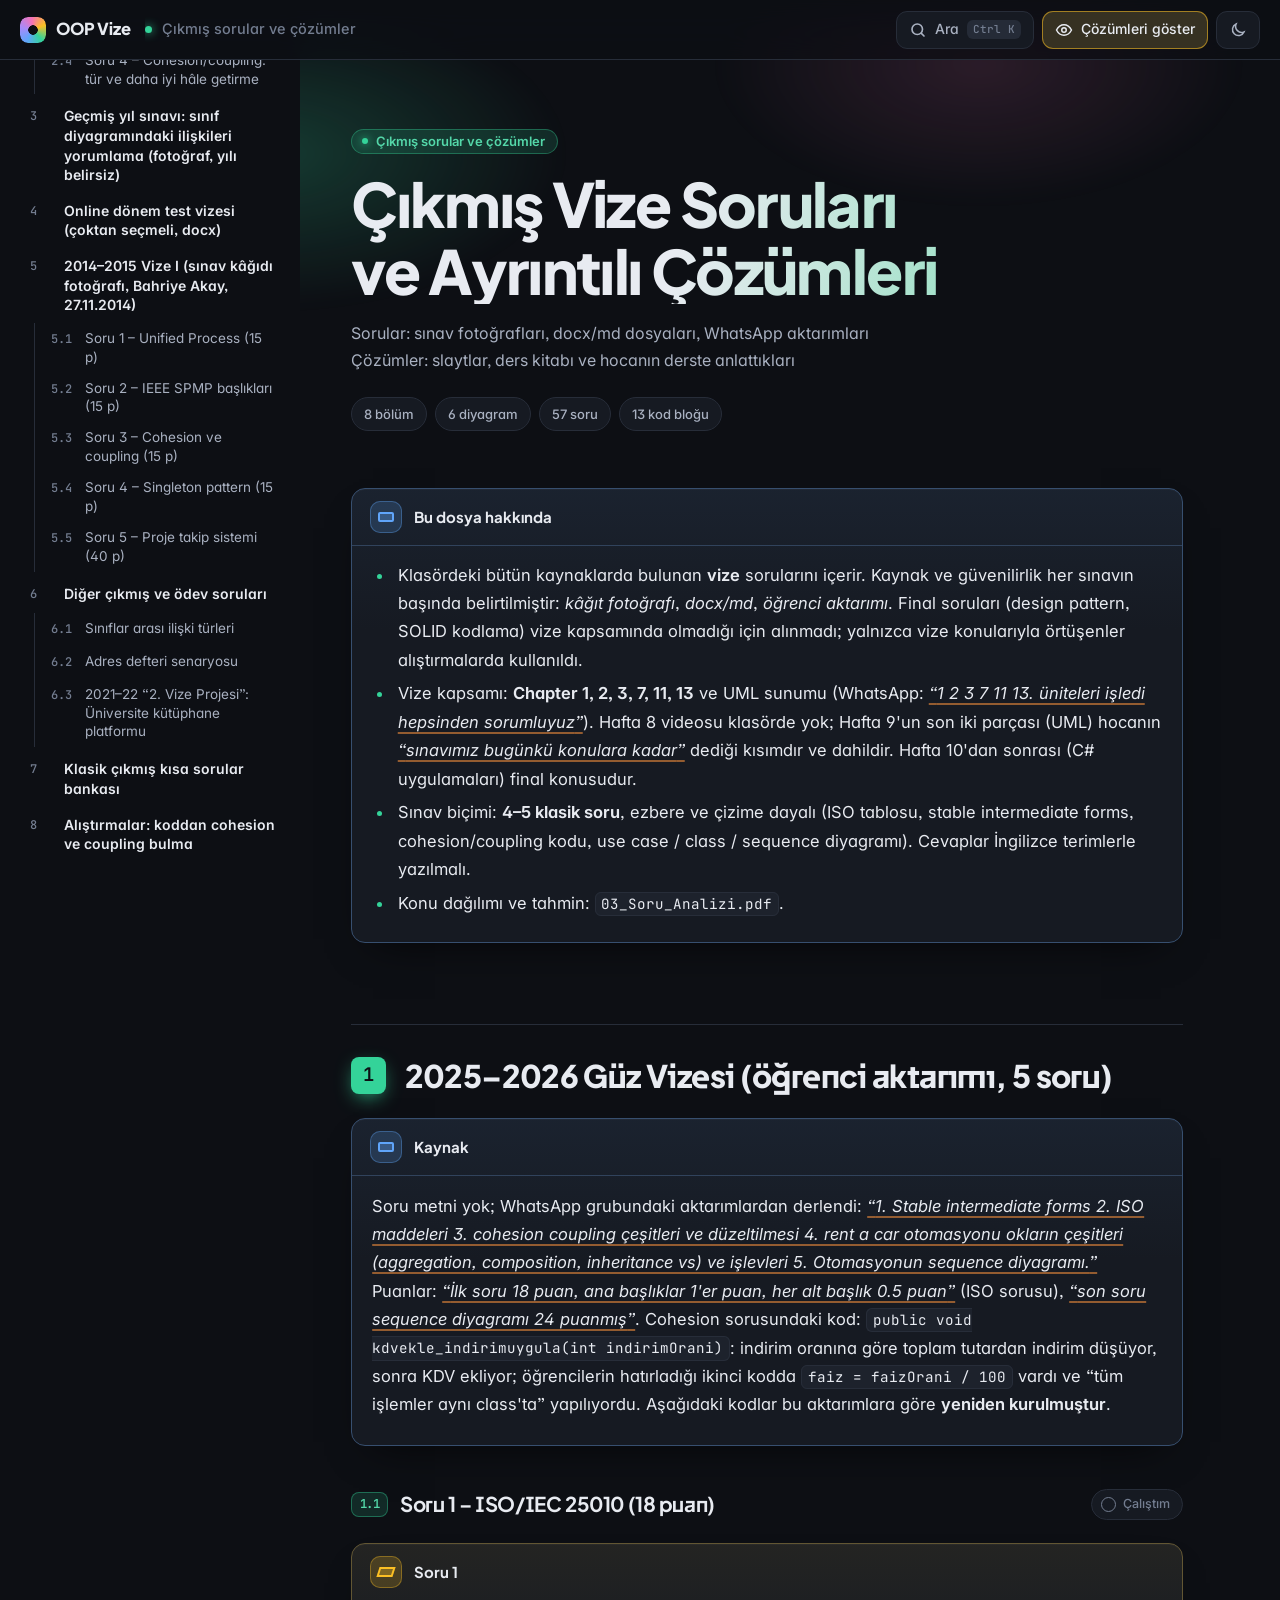
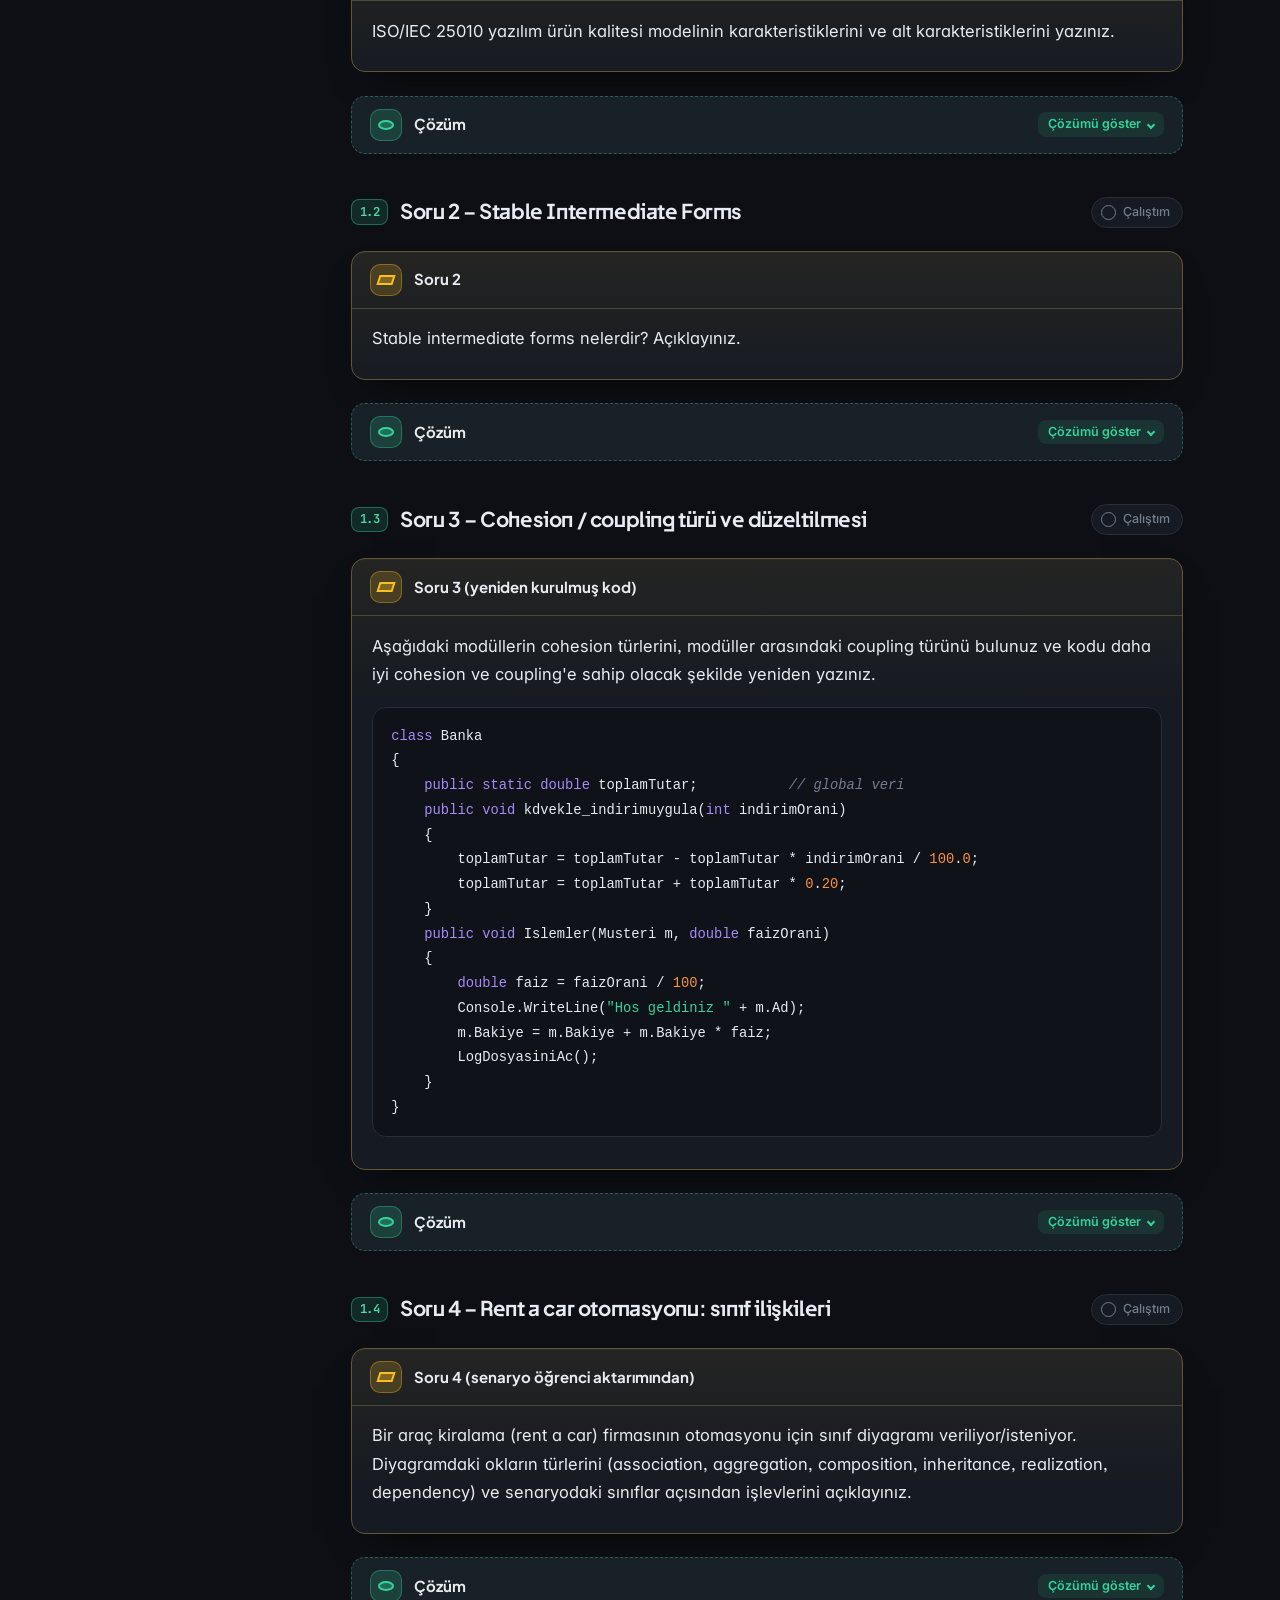
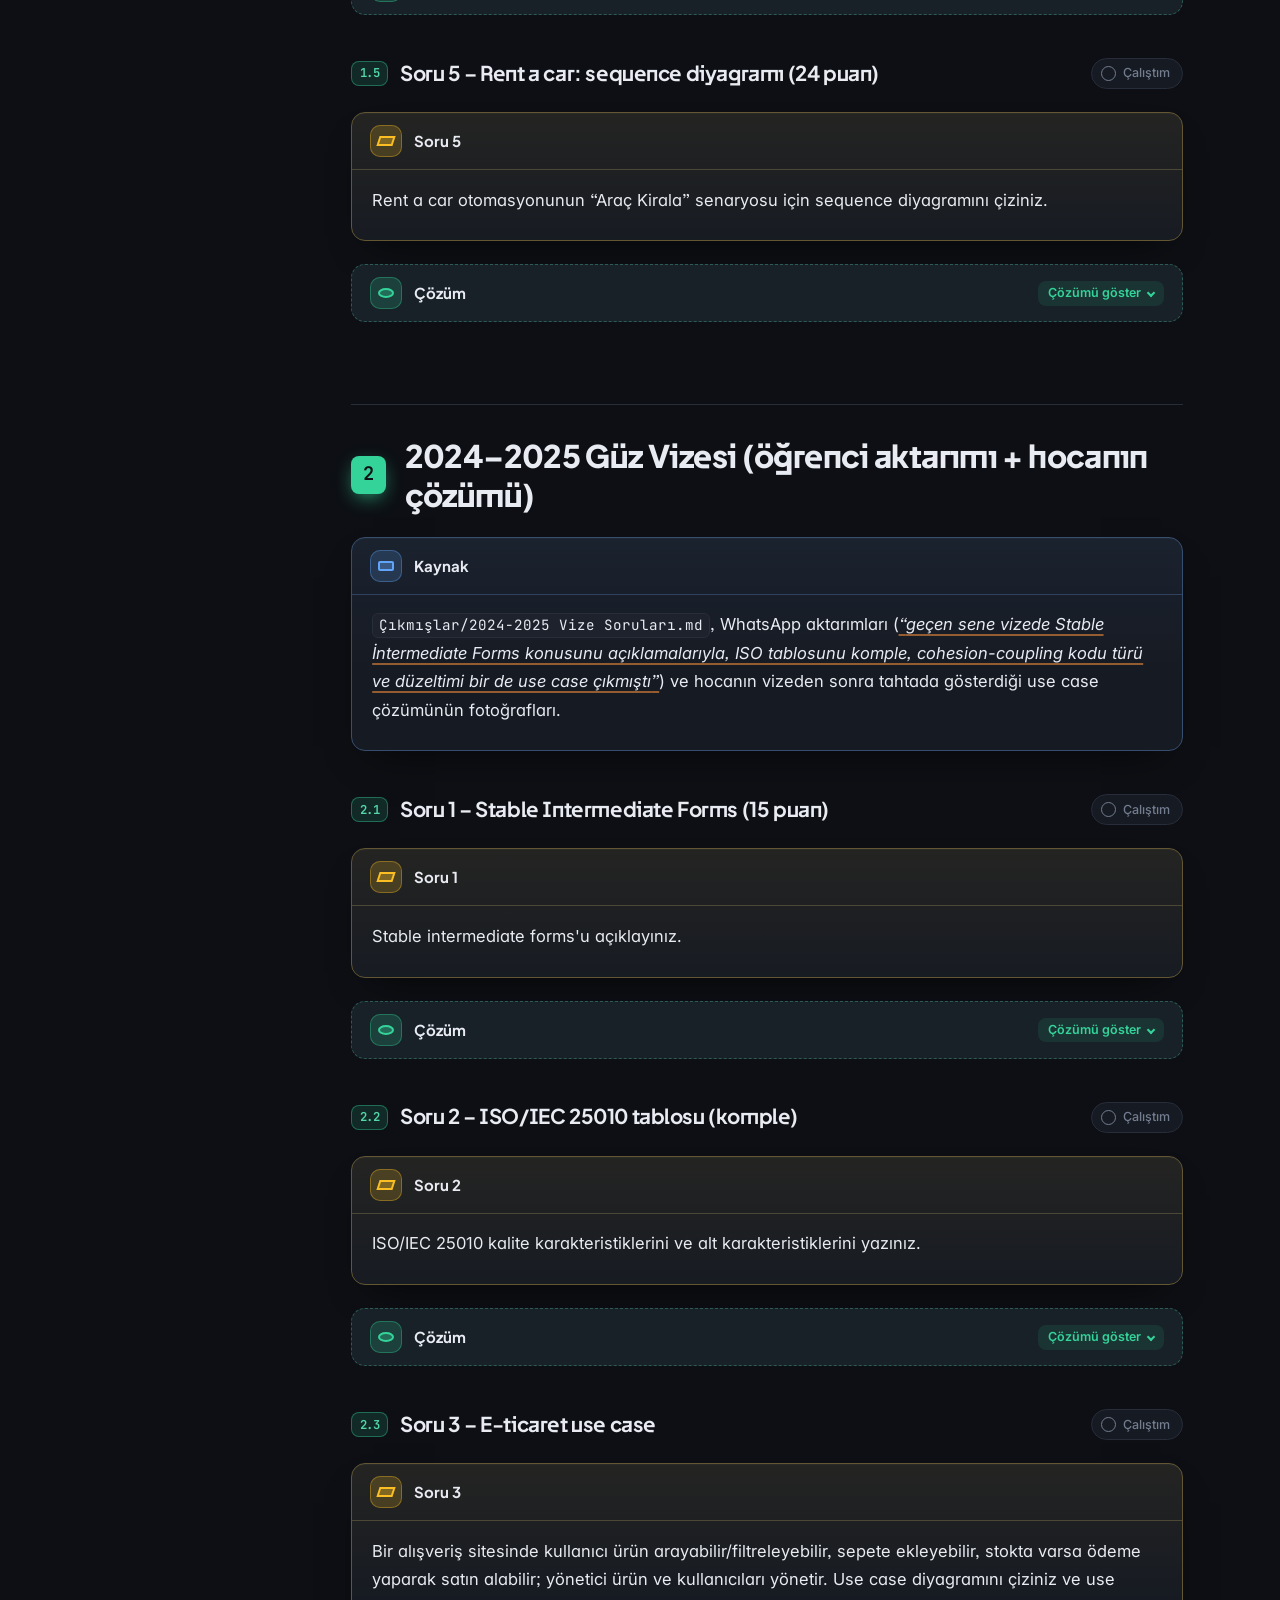
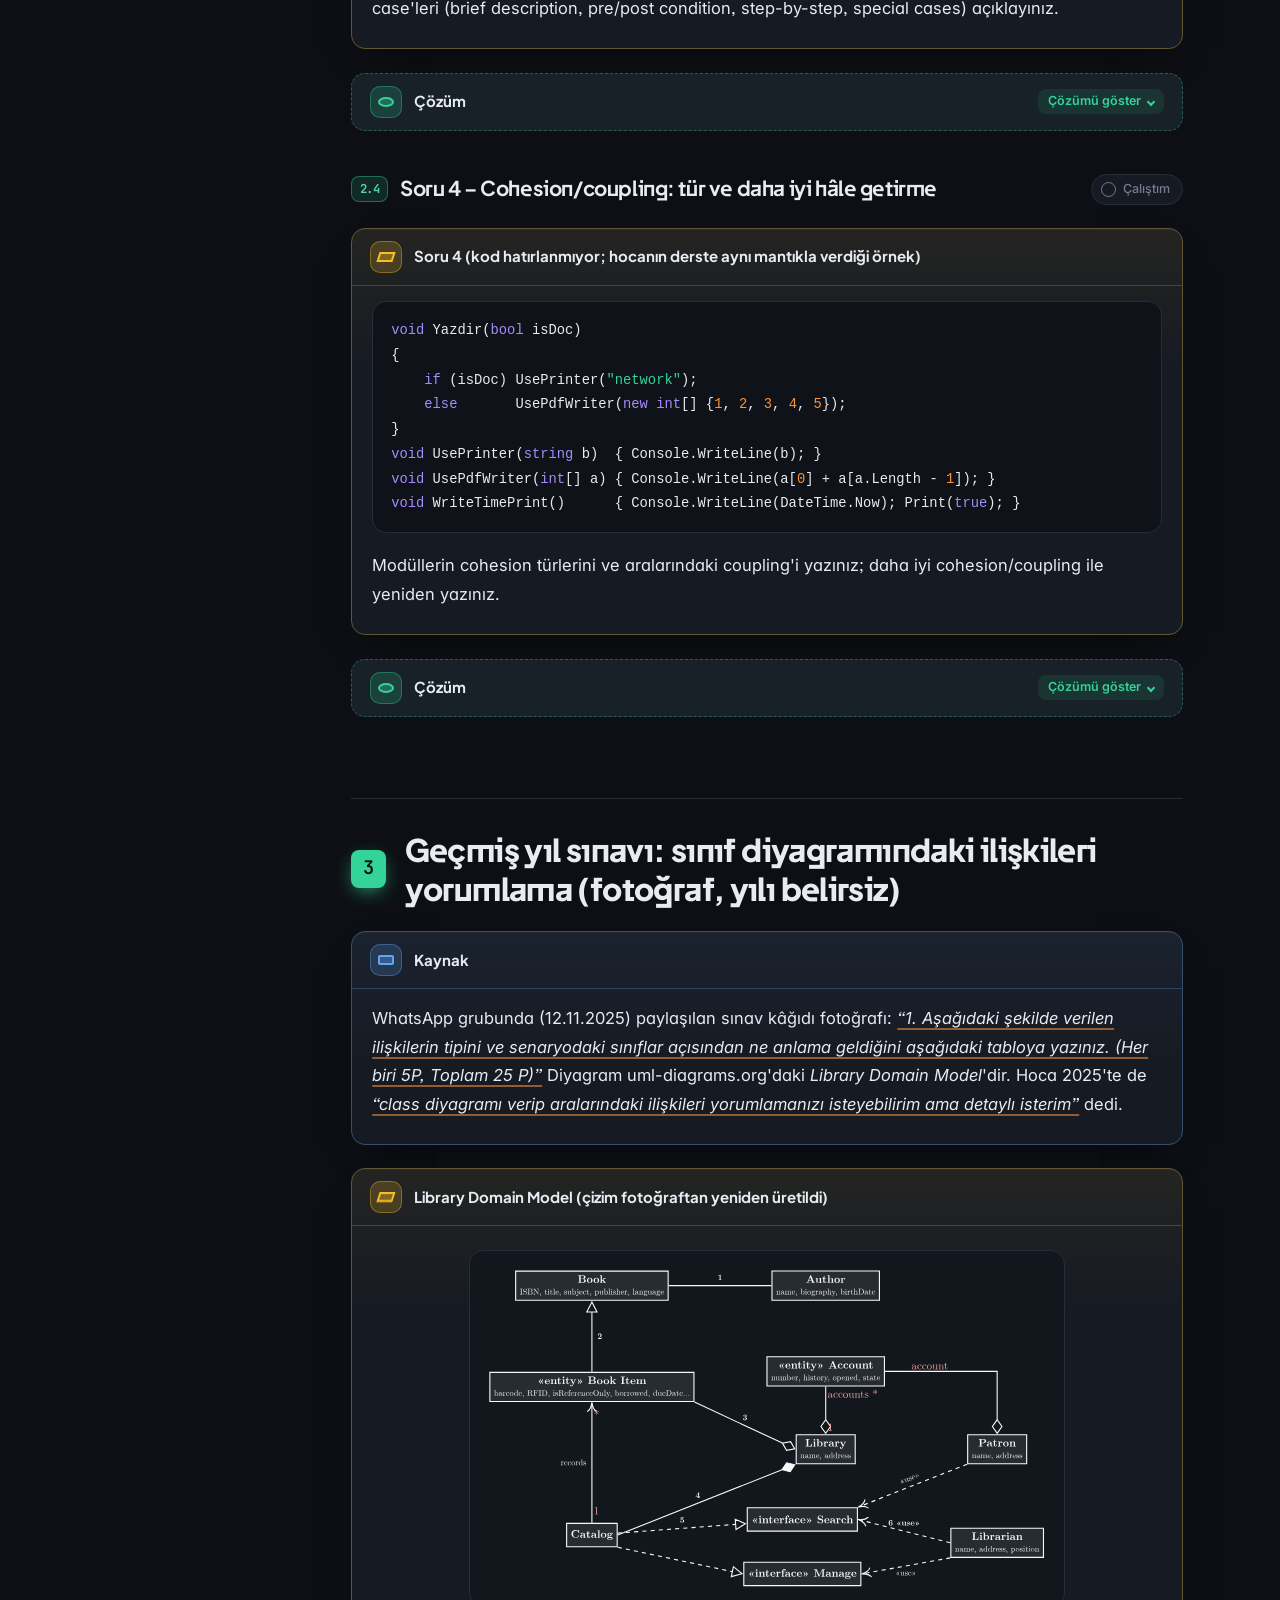
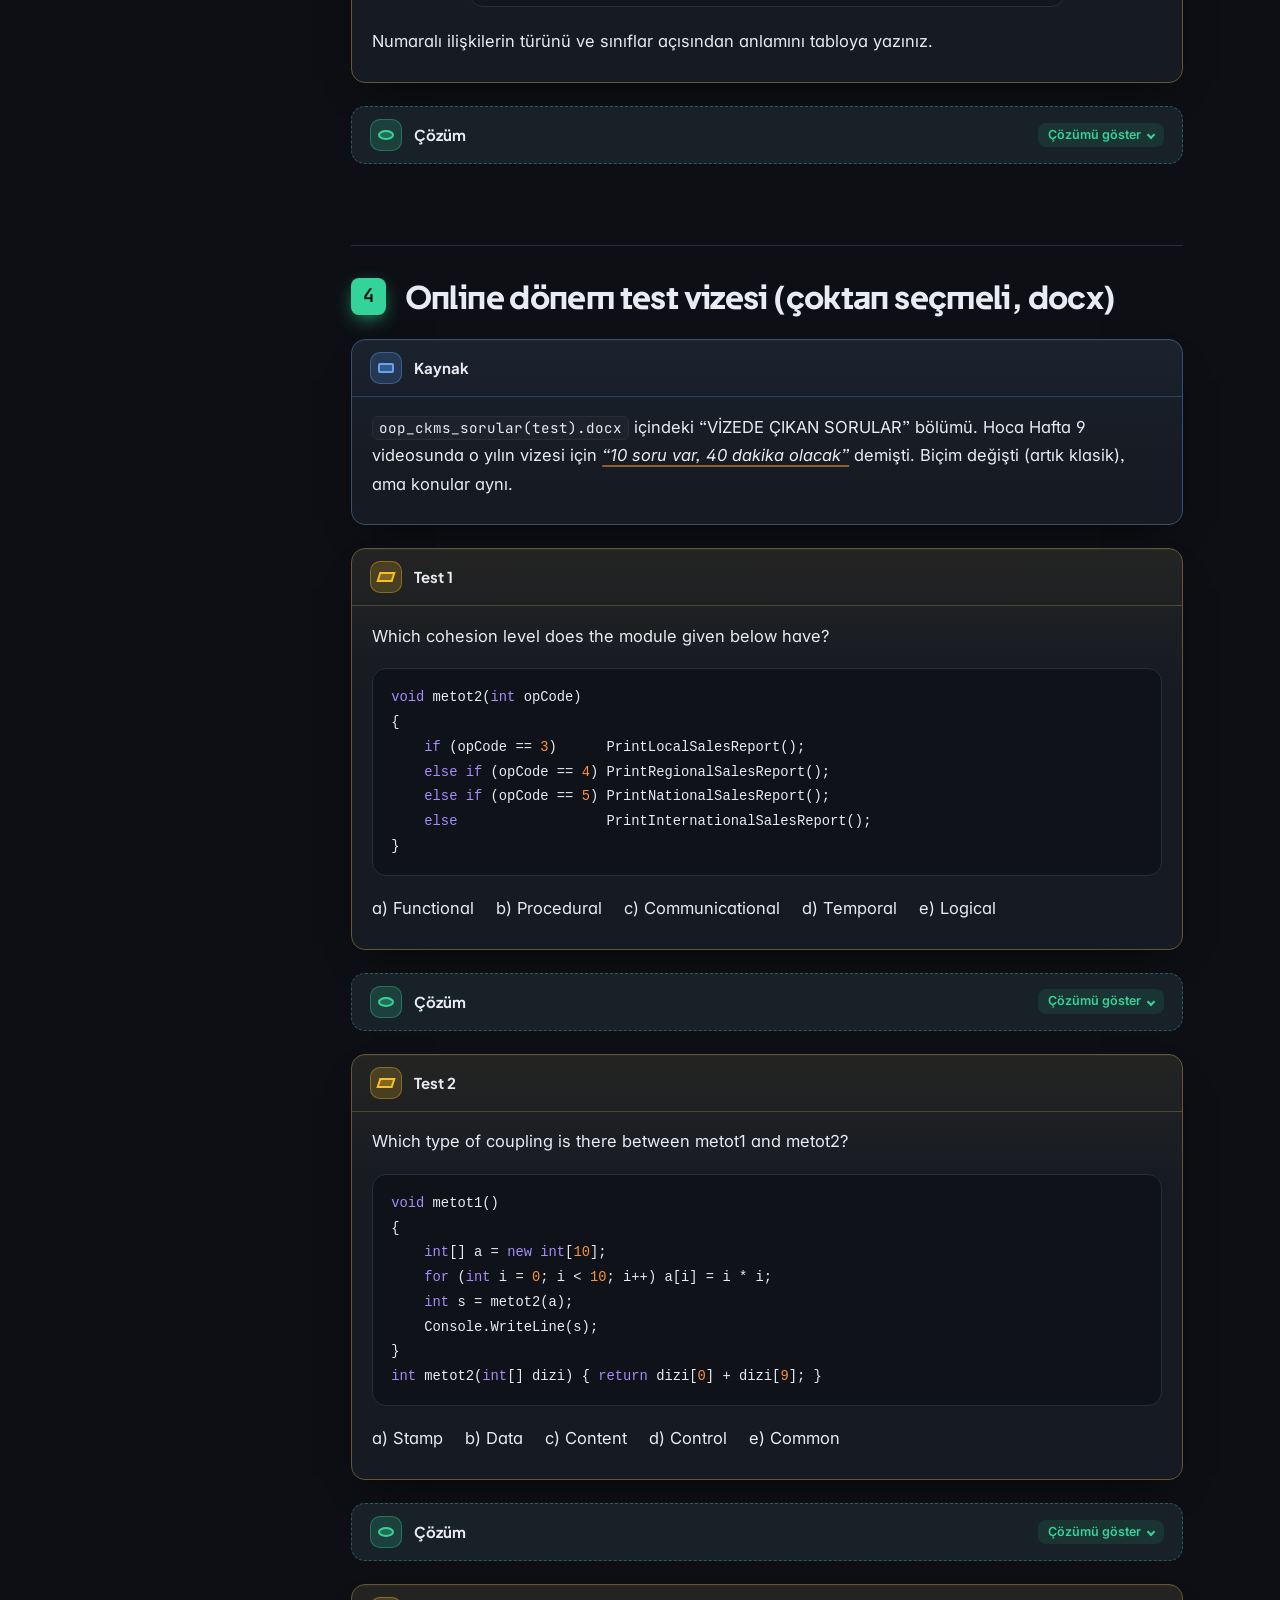
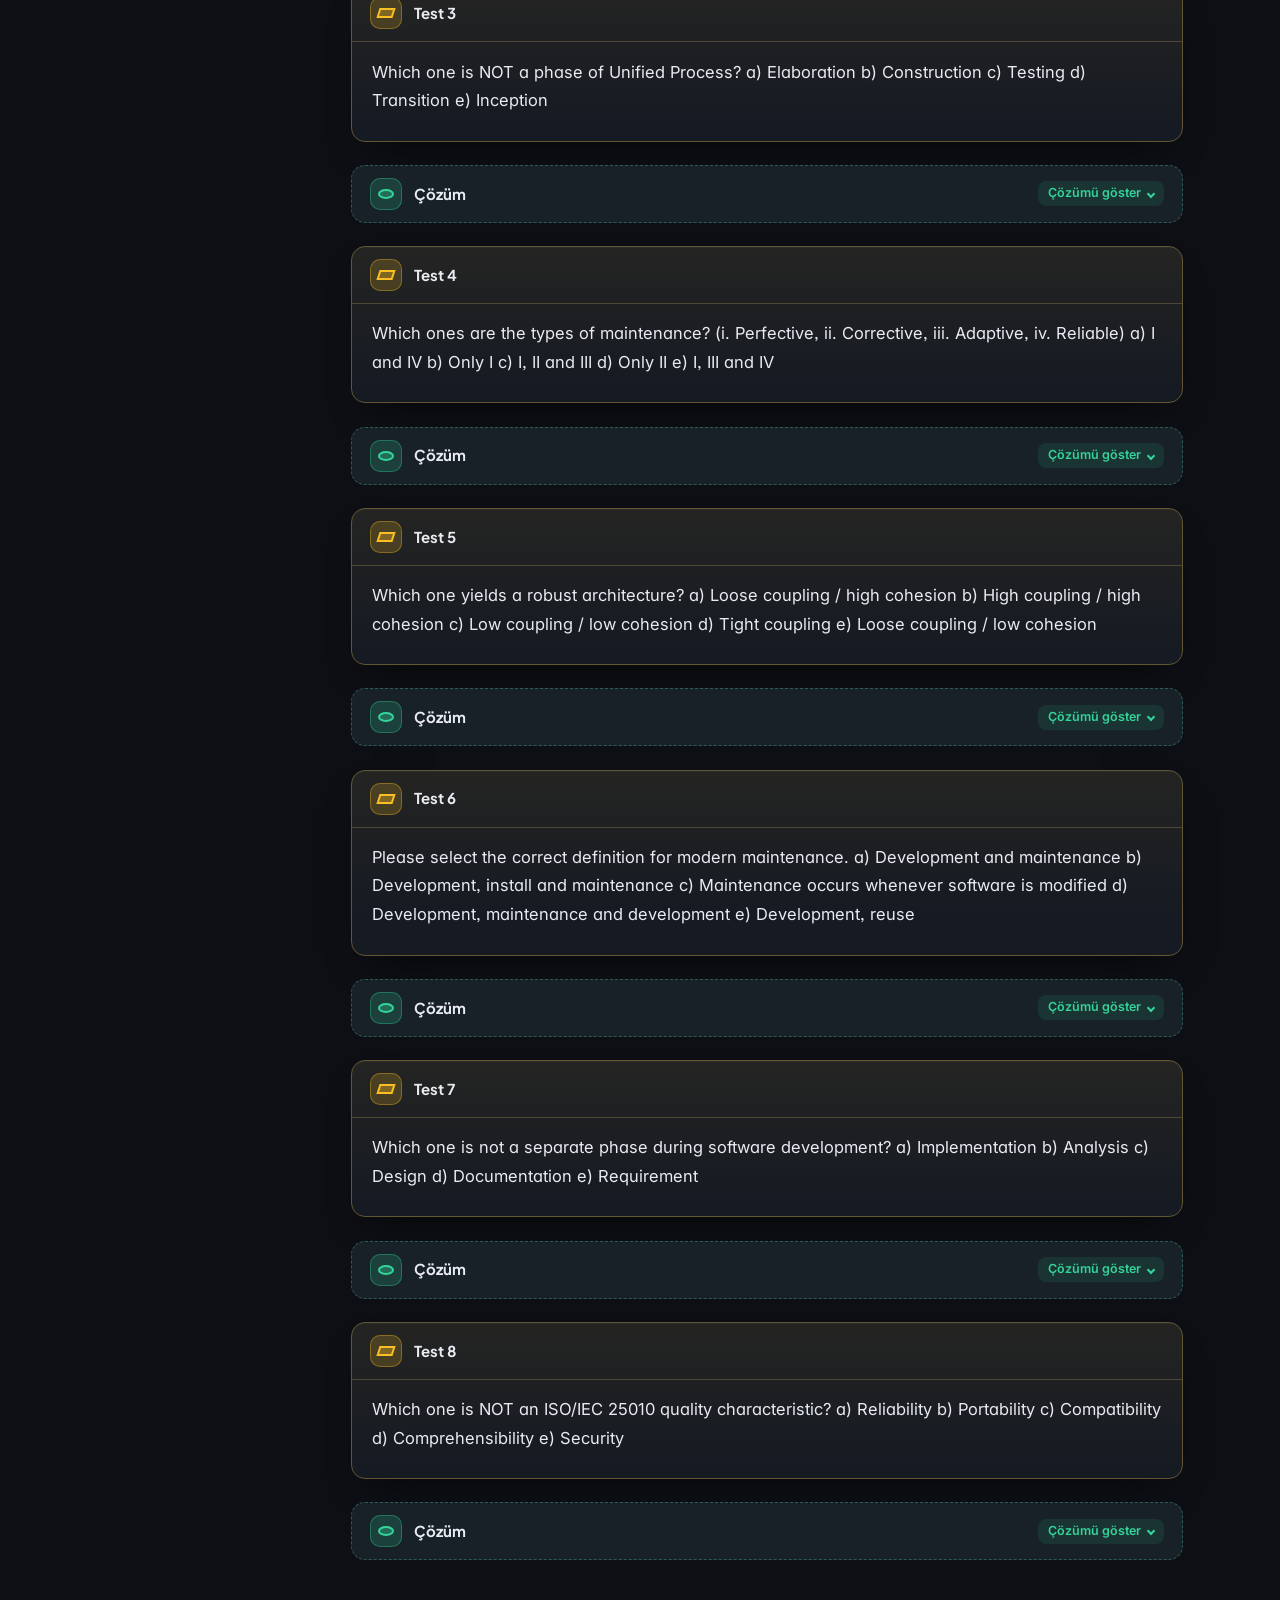
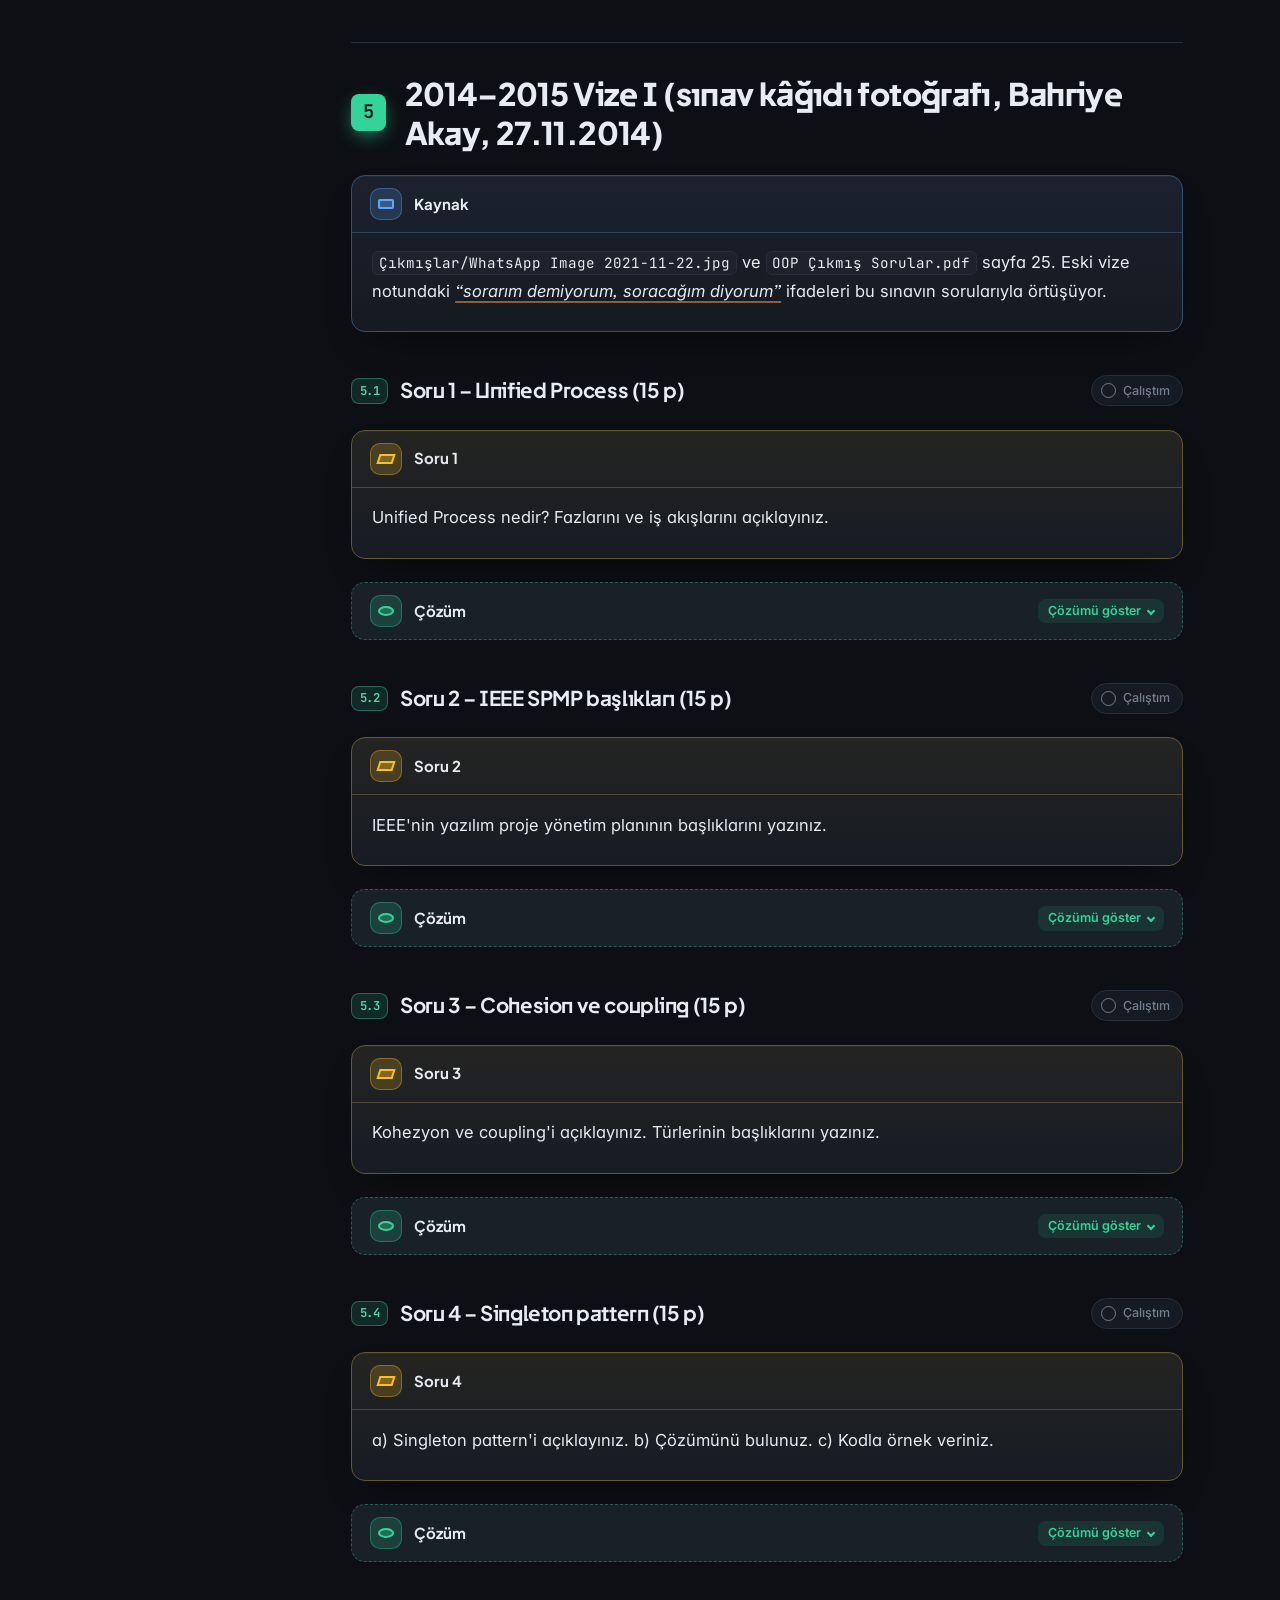
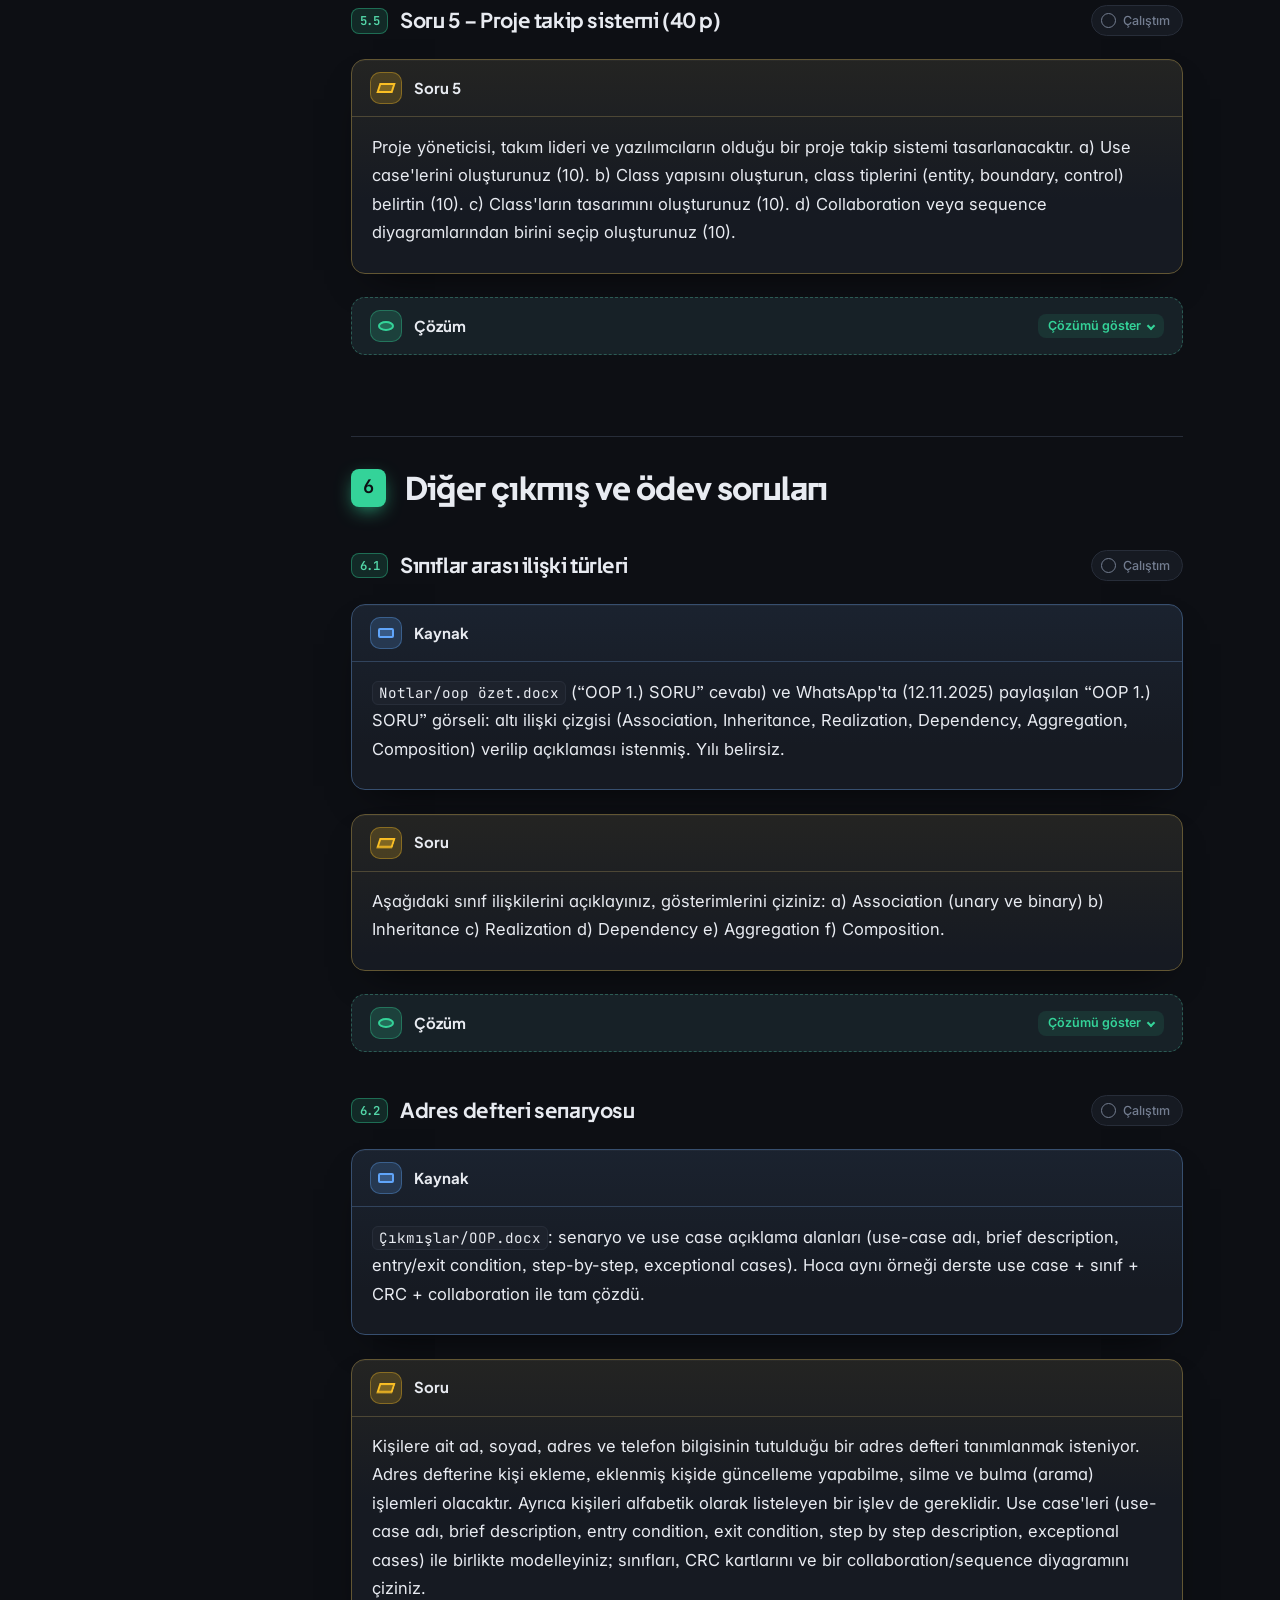
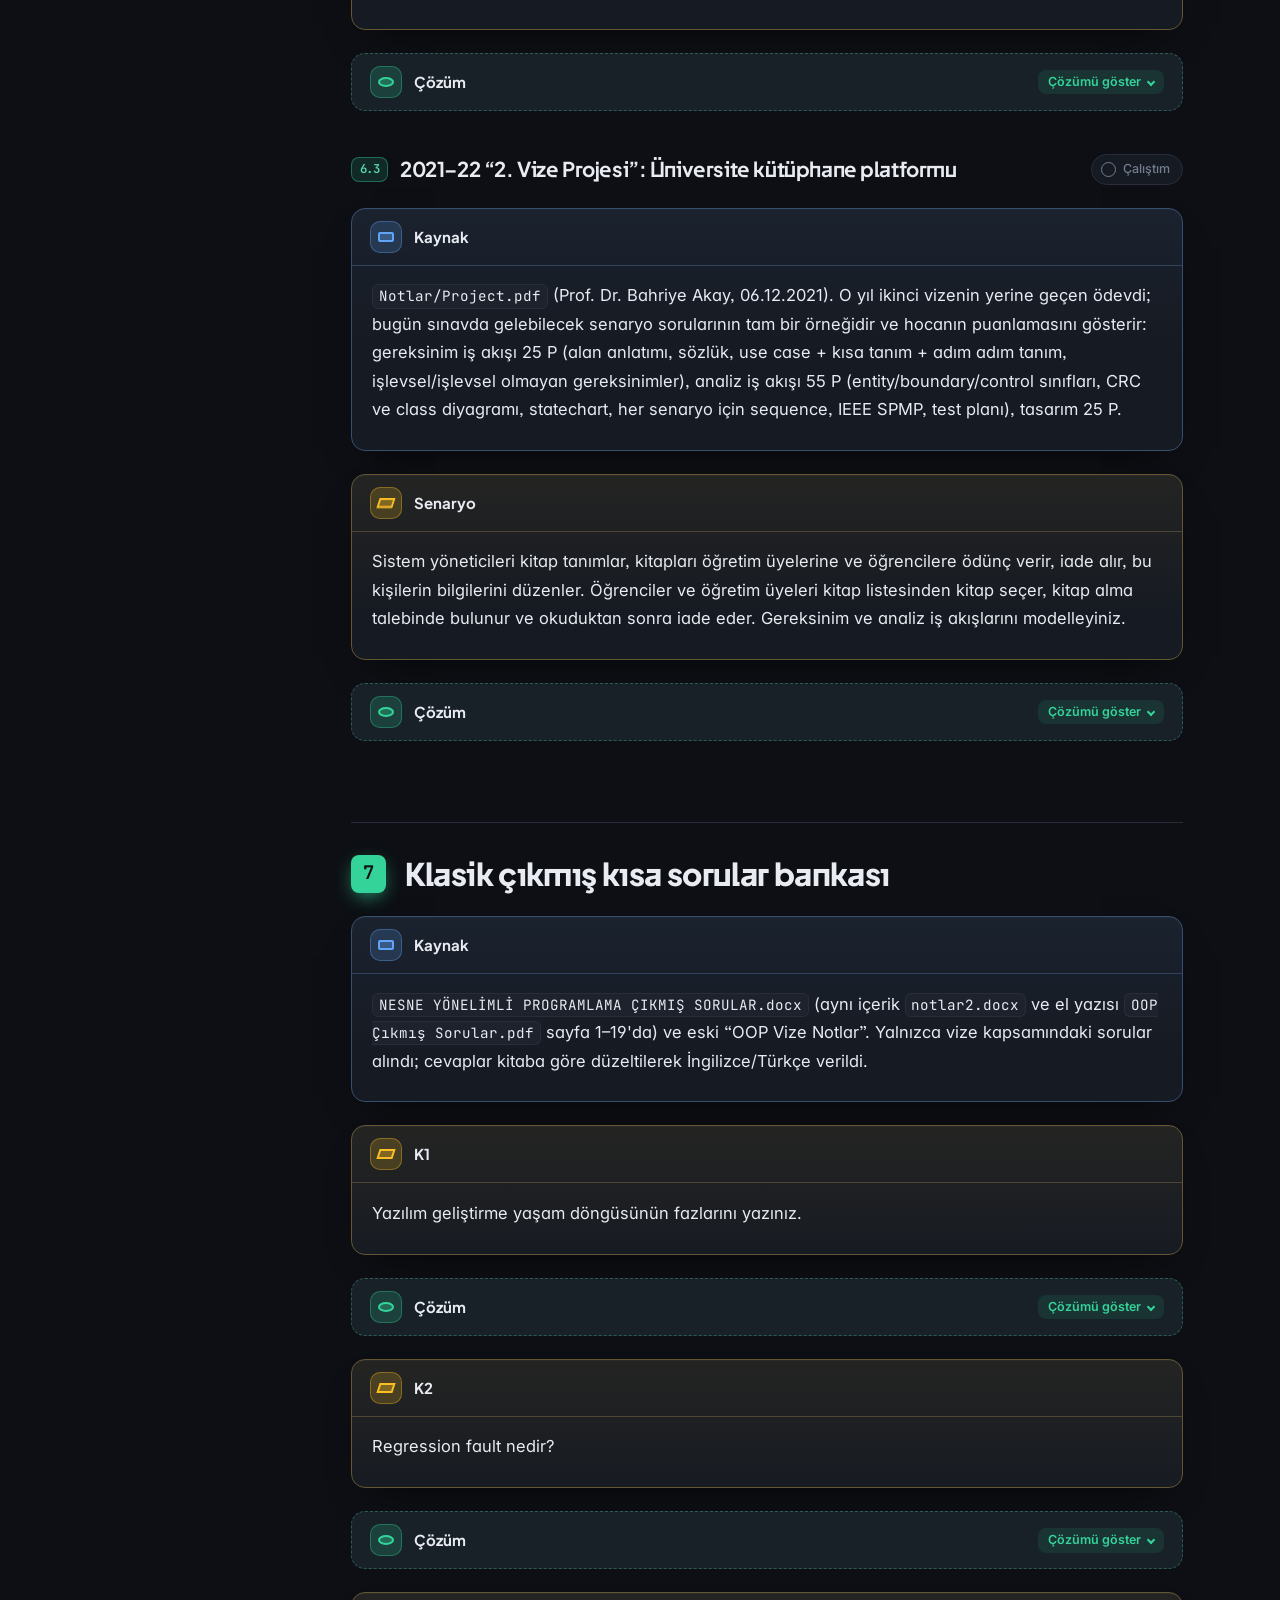
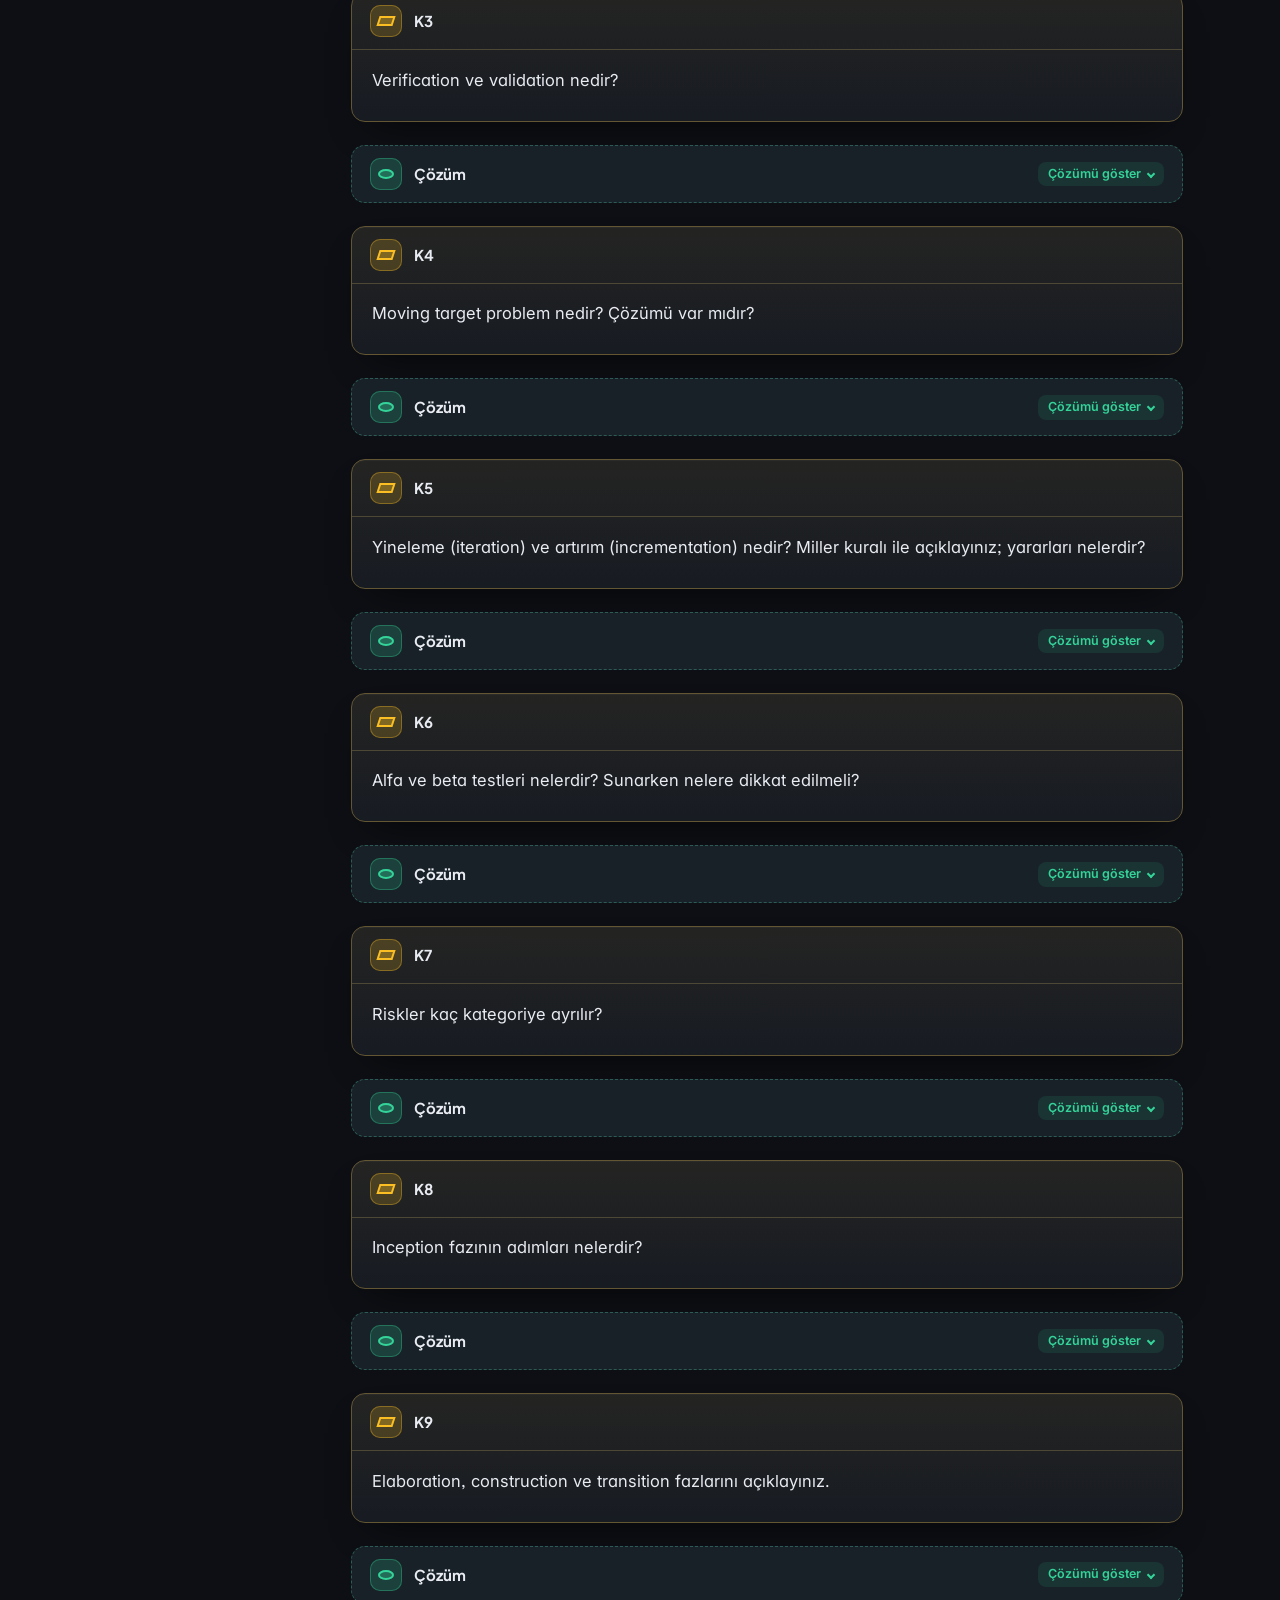
==== html/cikmis-sorular.html @ 67fffaec "OOP vize hazırlık sitesi: konu anlatımları, çıkmış sorular ve PDF'ler Co-Authored-By: Claude Opus 5." ====
<!doctype html>
<html lang="tr">
<head>
<meta charset="utf-8">
<meta name="viewport" content="width=device-width, initial-scale=1">
<title>Çıkmış Vize Soruları ve Ayrıntılı Çözümleri | OOP Vize</title>
<script>var t='dark';try{t=localStorage.getItem('oop:theme')||'dark';}catch(e){}document.documentElement.dataset.theme=t;</script>
<link rel="preconnect" href="https://fonts.googleapis.com"><link rel="preconnect" href="https://fonts.gstatic.com" crossorigin><link href="https://fonts.googleapis.com/css2?family=Inter:ital,opsz,wght@0,14..32,400;0,14..32,500;0,14..32,600;0,14..32,700;1,14..32,400&family=Plus+Jakarta+Sans:wght@600;700;800&family=JetBrains+Mono:wght@400;500;600&display=swap" rel="stylesheet">
<link rel="stylesheet" href="assets/katex/katex.min.css">
<link rel="stylesheet" href="assets/style.css?v=7de8de52">

</head>
<body class="doc g-sinav" data-page="cikmis-sorular" data-group="sinav" data-unit="h3" data-title="Çıkmış sorular ve çözümler" style="--accent:#34D399">
<div class="readbar"><span></span></div>
<header class="topbar">
  <button class="tb-btn menu" id="menuBtn" type="button" aria-label="İçindekiler"><span class="ic ic-menu"></span></button>
  <a class="brand" href="../index.html"><span class="brand-dot"></span>OOP Vize</a>
  <span class="crumb">Çıkmış sorular ve çözümler</span>
  <div class="tb-actions">
    <button class="tb-btn sbtn" id="searchBtn" type="button"><span class="ic ic-search"></span><span class="lbl">Ara</span><kbd>Ctrl K</kbd></button>
    <button class="tb-btn" id="quizBtn" type="button" title="Bütün çözümleri aç veya kapat"><span class="ic ic-eye"></span><span class="lbl">Çözümleri göster</span></button>
    <button class="tb-btn" id="themeBtn" type="button" aria-label="Tema değiştir"><span class="ic ic-theme"></span></button>
  </div>
</header>
<div class="layout">
  <aside class="toc" id="toc">
    <div class="toc-head">
      <span>İçindekiler</span>
      <span class="toc-prog"><b id="pgDone">0</b>/<b id="pgAll">17</b> başlık çalışıldı</span>
      <span class="meter"><i id="pgBar"></i></span>
    </div>
    <nav><ol class="toc-l"><li class="t2"><a href="#2025-2026-guz-vizesi-ogrenci-aktarimi-5-soru"><span class="tn">1</span><span>2025–2026 Güz Vizesi (öğrenci aktarımı, 5 soru)</span></a><ol class="toc-s"><li class="t3"><a href="#soru-1-iso-iec-25010-18-puan"><span class="tn">1.1</span><span>Soru 1 – ISO/IEC 25010 (18 puan)</span></a></li><li class="t3"><a href="#soru-2-stable-intermediate-forms"><span class="tn">1.2</span><span>Soru 2 – Stable Intermediate Forms</span></a></li><li class="t3"><a href="#soru-3-cohesion-coupling-turu-ve-duzeltilmesi"><span class="tn">1.3</span><span>Soru 3 – Cohesion / coupling türü ve düzeltilmesi</span></a></li><li class="t3"><a href="#soru-4-rent-a-car-otomasyonu-sinif-iliskileri"><span class="tn">1.4</span><span>Soru 4 – Rent a car otomasyonu: sınıf ilişkileri</span></a></li><li class="t3"><a href="#soru-5-rent-a-car-sequence-diyagrami-24-puan"><span class="tn">1.5</span><span>Soru 5 – Rent a car: sequence diyagramı (24 puan)</span></a></li></ol></li><li class="t2"><a href="#2024-2025-guz-vizesi-ogrenci-aktarimi-hocanin-cozumu"><span class="tn">2</span><span>2024–2025 Güz Vizesi (öğrenci aktarımı + hocanın çözümü)</span></a><ol class="toc-s"><li class="t3"><a href="#soru-1-stable-intermediate-forms-15-puan"><span class="tn">2.1</span><span>Soru 1 – Stable Intermediate Forms (15 puan)</span></a></li><li class="t3"><a href="#soru-2-iso-iec-25010-tablosu-komple"><span class="tn">2.2</span><span>Soru 2 – ISO/IEC 25010 tablosu (komple)</span></a></li><li class="t3"><a href="#soru-3-e-ticaret-use-case"><span class="tn">2.3</span><span>Soru 3 – E-ticaret use case</span></a></li><li class="t3"><a href="#soru-4-cohesion-coupling-tur-ve-daha-iyi-hale-getirme"><span class="tn">2.4</span><span>Soru 4 – Cohesion/coupling: tür ve daha iyi hâle getirme</span></a></li></ol></li><li class="t2"><a href="#gecmis-yil-sinavi-sinif-diyagramindaki-iliskileri-yorumlama-"><span class="tn">3</span><span>Geçmiş yıl sınavı: sınıf diyagramındaki ilişkileri yorumlama (fotoğraf, yılı belirsiz)</span></a></li><li class="t2"><a href="#online-donem-test-vizesi-coktan-secmeli-docx"><span class="tn">4</span><span>Online dönem test vizesi (çoktan seçmeli, docx)</span></a></li><li class="t2"><a href="#2014-2015-vize-i-sinav-kagidi-fotografi-bahriye-akay-27-11-2"><span class="tn">5</span><span>2014–2015 Vize I (sınav kâğıdı fotoğrafı, Bahriye Akay, 27.11.2014)</span></a><ol class="toc-s"><li class="t3"><a href="#soru-1-unified-process-15-p"><span class="tn">5.1</span><span>Soru 1 – Unified Process (15 p)</span></a></li><li class="t3"><a href="#soru-2-ieee-spmp-basliklari-15-p"><span class="tn">5.2</span><span>Soru 2 – IEEE SPMP başlıkları (15 p)</span></a></li><li class="t3"><a href="#soru-3-cohesion-ve-coupling-15-p"><span class="tn">5.3</span><span>Soru 3 – Cohesion ve coupling (15 p)</span></a></li><li class="t3"><a href="#soru-4-singleton-pattern-15-p"><span class="tn">5.4</span><span>Soru 4 – Singleton pattern (15 p)</span></a></li><li class="t3"><a href="#soru-5-proje-takip-sistemi-40-p"><span class="tn">5.5</span><span>Soru 5 – Proje takip sistemi (40 p)</span></a></li></ol></li><li class="t2"><a href="#diger-cikmis-ve-odev-sorulari"><span class="tn">6</span><span>Diğer çıkmış ve ödev soruları</span></a><ol class="toc-s"><li class="t3"><a href="#siniflar-arasi-iliski-turleri"><span class="tn">6.1</span><span>Sınıflar arası ilişki türleri</span></a></li><li class="t3"><a href="#adres-defteri-senaryosu"><span class="tn">6.2</span><span>Adres defteri senaryosu</span></a></li><li class="t3"><a href="#2021-22-2-vize-projesi-universite-kutuphane-platformu"><span class="tn">6.3</span><span>2021–22 “2. Vize Projesi”: Üniversite kütüphane platformu</span></a></li></ol></li><li class="t2"><a href="#klasik-cikmis-kisa-sorular-bankasi"><span class="tn">7</span><span>Klasik çıkmış kısa sorular bankası</span></a></li><li class="t2"><a href="#alistirmalar-koddan-cohesion-ve-coupling-bulma"><span class="tn">8</span><span>Alıştırmalar: koddan cohesion ve coupling bulma</span></a></li></ol></nav>
  </aside>
  <main class="content" id="content">
    <header class="doc-hero">
      <p class="kicker">Çıkmış sorular ve çözümler</p>
      <h1><span class="fs-l">Çıkmış Vize Soruları ve Ayrıntılı Çözümleri</span></h1>
      <p class="byline">Sorular: sınav fotoğrafları, docx/md dosyaları, WhatsApp aktarımları<br> Çözümler: slaytlar, ders kitabı ve hocanın derste anlattıkları</p>
      <ul class="chips"><li>8 bölüm</li><li>6 diyagram</li><li>57 soru</li><li>13 kod bloğu</li></ul>
    </header>
    <article class="prose">
<section class="box box-bilgi"><div class="box-h"><i class="shape s-islem"></i><span class="bt">Bu dosya hakkında</span></div><div class="box-b"><ul class="l"><li>Klasördeki bütün kaynaklarda bulunan <strong>vize</strong> sorularını içerir. Kaynak ve güvenilirlik her sınavın başında belirtilmiştir: <em>kâğıt fotoğrafı</em>, <em>docx/md</em>, <em>öğrenci aktarımı</em>. Final soruları (design pattern, SOLID kodlama) vize kapsamında olmadığı için alınmadı; yalnızca vize konularıyla örtüşenler alıştırmalarda kullanıldı.</li><li>Vize kapsamı: <strong>Chapter 1, 2, 3, 7, 11, 13</strong> ve UML sunumu (WhatsApp: <q class="alinti">1 2 3 7 11 13. üniteleri işledi hepsinden sorumluyuz</q>). Hafta 8 videosu klasörde yok; Hafta 9'un son iki parçası (UML) hocanın <q class="alinti">sınavımız bugünkü konulara kadar</q> dediği kısımdır ve dahildir. Hafta 10'dan sonrası (C# uygulamaları) final konusudur.</li><li>Sınav biçimi: <strong>4–5 klasik soru</strong>, ezbere ve çizime dayalı (ISO tablosu, stable intermediate forms, cohesion/coupling kodu, use case / class / sequence diyagramı). Cevaplar İngilizce terimlerle yazılmalı.</li><li>Konu dağılımı ve tahmin: <code class="tt">03_Soru_Analizi.pdf</code>.</li></ul></div></section>
<h2 id="2025-2026-guz-vizesi-ogrenci-aktarimi-5-soru" class="h"><span class="num">1</span><span class="ht">2025–2026 Güz Vizesi (öğrenci aktarımı, 5 soru)</span></h2>
<section class="box box-bilgi"><div class="box-h"><i class="shape s-islem"></i><span class="bt">Kaynak</span></div><div class="box-b"><p>Soru metni yok; WhatsApp grubundaki aktarımlardan derlendi: <q class="alinti">1. Stable intermediate forms 2. ISO maddeleri 3. cohesion coupling çeşitleri ve düzeltilmesi 4. rent a car otomasyonu okların çeşitleri (aggregation, composition, inheritance vs) ve işlevleri 5. Otomasyonun sequence diyagramı.</q> Puanlar: <q class="alinti">İlk soru 18 puan, ana başlıklar 1'er puan, her alt başlık 0.5 puan</q> (ISO sorusu), <q class="alinti">son soru sequence diyagramı 24 puanmış</q>. Cohesion sorusundaki kod: <code class="tt">public void kdvekle_indirimuygula(int indirimOrani)</code>: indirim oranına göre toplam tutardan indirim düşüyor, sonra KDV ekliyor; öğrencilerin hatırladığı ikinci kodda <code class="tt">faiz = faizOrani / 100</code> vardı ve “tüm işlemler aynı class'ta” yapılıyordu. Aşağıdaki kodlar bu aktarımlara göre <strong>yeniden kurulmuştur</strong>.</p></div></section>
<h3 id="soru-1-iso-iec-25010-18-puan" class="h"><span class="num">1.1</span><span class="ht">Soru 1 – ISO/IEC 25010 (18 puan)</span></h3>
<section class="box box-soru" id="soru-1"><div class="box-h"><i class="shape s-giris"></i><span class="bt">Soru 1</span></div><div class="box-b"><p>ISO/IEC 25010 yazılım ürün kalitesi modelinin karakteristiklerini ve alt karakteristiklerini yazınız.</p></div></section>
<details class="box box-cozum"><summary class="box-h"><i class="shape s-basla"></i><span class="bt">Çözüm</span><span class="tog" aria-hidden="true"></span></summary><div class="box-b"><p>Ana başlık 1 puan, alt başlık 0,5 puan: 9 ana başlığın her birinden en az <strong>iki</strong> alt başlık yazılırsa tam puan. Güvenli olmak için hepsini yazın.</p>
<div class="center"><div class="tbl-wrap"><table class="tbl"><thead><tr><th>Characteristic</th><th>Sub-characteristics</th></tr></thead><tbody><tr><td>Functional Suitability</td><td>functional completeness, functional correctness, functional appropriateness</td></tr><tr><td>Performance Efficiency</td><td>time behaviour, resource utilization, capacity</td></tr><tr><td>Compatibility</td><td>co-existence, interoperability</td></tr><tr><td>Interaction Capability</td><td>appropriateness recognizability, learnability, operability, user error protection, user engagement, inclusivity, user assistance, self-descriptiveness</td></tr><tr><td>Reliability</td><td>faultlessness, availability, fault tolerance, recoverability</td></tr><tr><td>Security</td><td>confidentiality, integrity, non-repudiation, accountability, authenticity, resistance</td></tr><tr><td>Maintainability</td><td>modularity, reusability, analysability, modifiability, testability</td></tr><tr><td>Flexibility</td><td>adaptability, scalability, installability, replaceability</td></tr><tr><td>Safety</td><td>operational constraint, risk identification, fail safe, hazard warning, safe integration</td></tr></tbody></table></div></div>
<p>Açıklama istenmedi (hoca: “açıklamadan ziyade maddeler”). 2011 sürümünü bilen biri <em>Usability</em> ve <em>Portability</em> yazarsa yine puan alabilir, ama hoca 2023 tablosunu kullanıyor.</p></div></details>
<h3 id="soru-2-stable-intermediate-forms" class="h"><span class="num">1.2</span><span class="ht">Soru 2 – Stable Intermediate Forms</span></h3>
<section class="box box-soru" id="soru-2"><div class="box-h"><i class="shape s-giris"></i><span class="bt">Soru 2</span></div><div class="box-b"><p>Stable intermediate forms nelerdir? Açıklayınız.</p></div></section>
<details class="box box-cozum"><summary class="box-h"><i class="shape s-basla"></i><span class="bt">Çözüm</span><span class="tog" aria-hidden="true"></span></summary><div class="box-b"><p><em>Complex systems evolve much faster and more safely if they pass through stable intermediate forms. At every step we have a stable, working form; if a change fails we return to the last stable form instead of starting again. This minimizes the effects of the moving target problem and of inevitable mistakes. Three ways:</em></p>
<ol class="l"><li><strong>Three points of contact:</strong> <em>Like a climber who keeps three limbs fixed and moves only one, we change only one thing at a time and keep everything else stable. When the change is tested and stable, we change the next thing. If the change has a negative effect, it is easy to go back, and we know which change caused the problem.</em></li><li><strong>Copy before release:</strong> <em>Before a new version is released (before the change goes live), a copy/backup of the current stable version is taken, so that we can roll back if the new version fails (baselines, version control).</em></li><li><strong>Iterative and incremental software development:</strong> <em>The product is built in increments (mini projects) and the workflows are iterated in each increment. At the end of each increment there is a working but incomplete product, i.e. a stable intermediate form. We start with the most important core (stepwise refinement, Miller's law) and grow it like a snowball (snowball effect); risks are reduced and the product evolves with new information.</em></li></ol></div></details>
<h3 id="soru-3-cohesion-coupling-turu-ve-duzeltilmesi" class="h"><span class="num">1.3</span><span class="ht">Soru 3 – Cohesion / coupling türü ve düzeltilmesi</span></h3>
<section class="box box-soru" id="soru-3"><div class="box-h"><i class="shape s-giris"></i><span class="bt">Soru 3 (yeniden kurulmuş kod)</span></div><div class="box-b"><p>Aşağıdaki modüllerin cohesion türlerini, modüller arasındaki coupling türünü bulunuz ve kodu daha iyi cohesion ve coupling'e sahip olacak şekilde yeniden yazınız.</p>
<div class="code"><pre><code><span class="k-k">class</span> Banka
{
    <span class="k-k">public</span> <span class="k-k">static</span> <span class="k-k">double</span> toplamTutar;           <span class="k-c">// global veri</span>
    <span class="k-k">public</span> <span class="k-k">void</span> kdvekle_indirimuygula(<span class="k-k">int</span> indirimOrani)
    {
        toplamTutar = toplamTutar - toplamTutar * indirimOrani / <span class="k-n">100</span>.<span class="k-n">0</span>;
        toplamTutar = toplamTutar + toplamTutar * <span class="k-n">0</span>.<span class="k-n">20</span>;
    }
    <span class="k-k">public</span> <span class="k-k">void</span> Islemler(Musteri m, <span class="k-k">double</span> faizOrani)
    {
        <span class="k-k">double</span> faiz = faizOrani / <span class="k-n">100</span>;
        Console.WriteLine(<span class="k-s">"Hos geldiniz "</span> + m.Ad);
        m.Bakiye = m.Bakiye + m.Bakiye * faiz;
        LogDosyasiniAc();
    }
}</code></pre></div></div></section>
<details class="box box-cozum"><summary class="box-h"><i class="shape s-basla"></i><span class="bt">Çözüm</span><span class="tog" aria-hidden="true"></span></summary><div class="box-b"><p><strong>a) <code class="tt">kdvekle_indirimuygula</code>: communicational cohesion.</strong> <em>The method performs two actions (applying the discount and adding VAT). They are related by the procedure of the product (first discount, then VAT) and both operate on the same data (toplamTutar), so it has communicational cohesion.</em> Öğrenciler procedural, logical, temporal da yazdı; “aynı veri” ölçütü communicational'a götürür. Gerekçeyi yazmak puanı kurtarır.</p>
<p><strong>b) <code class="tt">Islemler</code>: coincidental cohesion.</strong> Faiz hesaplama, karşılama mesajı yazdırma ve log dosyası açma birbiriyle ilgisiz işlerdir; aynı metotta olmaları tesadüftür. (Hepsi oturum başlangıcında art arda yapılıyorsa <em>temporal</em> demek de savunulabilir; hoca benzer örnekte “coincidental ya da temporal” dedi.)</p>
<p><strong>c) Coupling:</strong></p>
<ul class="l"><li><code class="tt">toplamTutar</code> <code class="tt">public static</code>: bu alanı yazan her modül ile <code class="tt">kdvekle_indirimuygula</code> arasında <strong>common coupling</strong> vardır.</li><li><code class="tt">Islemler</code>'e bütün <code class="tt">Musteri</code> nesnesi gönderiliyor ama sadece <code class="tt">Ad</code> ve <code class="tt">Bakiye</code> kullanılıyor <span class="katex"><span class="katex-html" aria-hidden="true"><span class="base"><span class="strut" style="height:0.3669em;"></span><span class="mrel">⇒</span></span></span></span> çağıran ile <code class="tt">Islemler</code> arasında <strong>stamp coupling</strong>.</li></ul>
<p><strong>d) Düzeltilmiş kod:</strong> her metot tek iş yapar (functional), veri gizlenir ve işlemleriyle aynı sınıfta durur (informational), parametreler basit veri (data coupling).</p>
<div class="code"><pre><code><span class="k-k">class</span> Sepet                                   <span class="k-c">// informational cohesion</span>
{
    <span class="k-k">private</span> <span class="k-k">double</span> toplamTutar;               <span class="k-c">// information hiding, global yok</span>
    <span class="k-k">public</span> Sepet(<span class="k-k">double</span> tutar) { toplamTutar = tutar; }
    <span class="k-k">public</span> <span class="k-k">void</span> IndirimUygula(<span class="k-k">int</span> indirimOrani)          <span class="k-c">// functional</span>
    { toplamTutar -= toplamTutar * indirimOrani / <span class="k-n">100</span>.<span class="k-n">0</span>; }
    <span class="k-k">public</span> <span class="k-k">void</span> KdvEkle(<span class="k-k">double</span> kdvOrani)                 <span class="k-c">// functional</span>
    { toplamTutar += toplamTutar * kdvOrani; }
    <span class="k-k">public</span> <span class="k-k">double</span> Tutar() { <span class="k-k">return</span> toplamTutar; }
}

<span class="k-k">class</span> Hesap
{
    <span class="k-k">private</span> <span class="k-k">double</span> bakiye;
    <span class="k-k">public</span> <span class="k-k">void</span> FaizEkle(<span class="k-k">double</span> faizOrani)               <span class="k-c">// functional, data coupling</span>
    { bakiye += bakiye * faizOrani / <span class="k-n">100</span>; }
}

<span class="k-k">class</span> Ekran   { <span class="k-k">public</span> <span class="k-k">void</span> Karsila(<span class="k-k">string</span> ad) { Console.WriteLine(<span class="k-s">"Hos geldiniz "</span> + ad); } }
<span class="k-k">class</span> Logger  { <span class="k-k">public</span> <span class="k-k">void</span> DosyayiAc() { /* ... */ } }</code></pre></div>
<p><em>After refactoring each method has functional cohesion, each class has informational cohesion, and all modules are data coupled (only simple data is passed, no global data).</em></p></div></details>
<h3 id="soru-4-rent-a-car-otomasyonu-sinif-iliskileri" class="h"><span class="num">1.4</span><span class="ht">Soru 4 – Rent a car otomasyonu: sınıf ilişkileri</span></h3>
<section class="box box-soru" id="soru-4"><div class="box-h"><i class="shape s-giris"></i><span class="bt">Soru 4 (senaryo öğrenci aktarımından)</span></div><div class="box-b"><p>Bir araç kiralama (rent a car) firmasının otomasyonu için sınıf diyagramı veriliyor/isteniyor. Diyagramdaki okların türlerini (association, aggregation, composition, inheritance, realization, dependency) ve senaryodaki sınıflar açısından işlevlerini açıklayınız.</p></div></section>
<details class="box box-cozum"><summary class="box-h"><i class="shape s-basla"></i><span class="bt">Çözüm</span><span class="tog" aria-hidden="true"></span></summary><div class="box-b"><p>Sınav kâğıdındaki diyagram elimizde yok; aşağıdaki diyagram aynı senaryo için bütün ilişki türlerini içerecek şekilde kurulmuştur. Cevapta her ok için <strong>tür + iki sınıf açısından anlam + çokluk</strong> yazılmalıdır.</p>
<div class="center"><figure class="gfx gfx-fig"><button type="button" class="zoom" aria-label="Büyüt"><img src="assets/gfx/g_836905bc9031.svg" width="548" height="335" loading="lazy" alt="Diyagram"></button></figure></div>
<div class="center"><div class="tbl-wrap"><table class="tbl"><thead><tr><th class="ac">#</th><th>Relation type</th><th>Explanation</th></tr></thead><tbody><tr><td class="ac">1</td><td>Composition</td><td>Firma <span class="katex"><span class="katex-html" aria-hidden="true"><span class="base"><span class="strut" style="height:0.8034em;vertical-align:-0.1111em;"></span><span class="mord amsrm">⧫</span></span></span></span> Şube: bir firmanın bir veya daha fazla şubesi vardır; şubenin yaşam döngüsünü firma kontrol eder, firma kapanırsa şubeler de yok olur; bir şube tek bir firmaya aittir.</td></tr><tr><td class="ac">2</td><td>Aggregation</td><td>Şube <span class="katex"><span class="katex-html" aria-hidden="true"><span class="base"><span class="strut" style="height:0.8034em;vertical-align:-0.1111em;"></span><span class="mord amsrm">◊</span></span></span></span> Araç: şube bir araç topluluğu içerir (0..*); araç şubeden bağımsız yaşar, başka şubeye transfer edilebilir. Elmas <strong>Şube</strong> tarafında.</td></tr><tr><td class="ac">3</td><td>Inheritance</td><td>Otomobil ve Minibüs <em>is-a</em> Araç: plaka, marka, günlük ücret gibi ortak özellikleri Araç'tan miras alırlar. Araç italik <span class="katex"><span class="katex-html" aria-hidden="true"><span class="base"><span class="strut" style="height:0.3669em;"></span><span class="mrel">⇒</span></span></span></span> abstract. Bireysel/Kurumsal Müşteri de Müşteri'den kalıtılır.</td></tr><tr><td class="ac">4</td><td>Binary association</td><td>Müşteri – Kiralama: ikisi birbirinden haberdar; bir müşterinin sıfır veya daha fazla kiralaması olabilir, her kiralama tek müşteriye aittir.</td></tr><tr><td class="ac">5</td><td>Directed association</td><td>Kiralama <span class="katex"><span class="katex-html" aria-hidden="true"><span class="base"><span class="strut" style="height:0.3669em;"></span><span class="mrel">→</span></span></span></span> Araç: kiralama aracın metotlarını çağırır (<code class="tt">musaitMi()</code>, <code class="tt">durumGuncelle()</code>), araç kiralamadan haberdar değil; her kiralama tam bir araca aittir, bir araç zamanla birçok kiralamada yer alır.</td></tr><tr><td class="ac">6</td><td>Composition</td><td>Kiralama <span class="katex"><span class="katex-html" aria-hidden="true"><span class="base"><span class="strut" style="height:0.8034em;vertical-align:-0.1111em;"></span><span class="mord amsrm">⧫</span></span></span></span> Fatura: fatura kiralama tarafından oluşturulur ve kiralama olmadan var olamaz (1–1).</td></tr><tr><td class="ac">7</td><td>Dependency</td><td>KiralamaKontrol - - «use» <span class="katex"><span class="katex-html" aria-hidden="true"><span class="base"><span class="strut" style="height:0.5782em;vertical-align:-0.0391em;"></span><span class="mrel">&gt;</span></span></span></span> IOdeme: kontrol sınıfı ödemeyi geçici olarak kullanır (parametre); ödeme arayüzü değişirse kontrol etkilenir. Aynı şekilde KiralamaKontrol Kiralama'yı kullanır.</td></tr><tr><td class="ac">8</td><td>Realization</td><td>KrediKartiOdeme ve NakitOdeme IOdeme arayüzünü gerçekleştirir (<em>can-do</em>); yeni ödeme türü eklemek mevcut kodu değiştirmez (Open-Closed).</td></tr></tbody></table></div></div>
<p>Sınıf türleri: Musteri, Arac, Kiralama, Fatura, Sube <strong>entity</strong>; KiralamaKontrol <strong>control</strong>; kiralama ekranı ve fatura çıktısı <strong>boundary</strong> olur.</p></div></details>
<h3 id="soru-5-rent-a-car-sequence-diyagrami-24-puan" class="h"><span class="num">1.5</span><span class="ht">Soru 5 – Rent a car: sequence diyagramı (24 puan)</span></h3>
<section class="box box-soru" id="soru-5"><div class="box-h"><i class="shape s-giris"></i><span class="bt">Soru 5</span></div><div class="box-b"><p>Rent a car otomasyonunun “Araç Kirala” senaryosu için sequence diyagramını çiziniz.</p></div></section>
<details class="box box-cozum"><summary class="box-h"><i class="shape s-basla"></i><span class="bt">Çözüm</span><span class="tog" aria-hidden="true"></span></summary><div class="box-b"><p>Senaryo: Personel müşterinin bilgisini ve istediği tarih aralığını girer; sistem müsait araç arar; araç <strong>varsa</strong> ücret hesaplanır, kiralama oluşturulur, ödeme alınır, araç “kirada” olarak işaretlenir ve onay gösterilir; araç <strong>yoksa</strong> “müsait araç yok” mesajı gösterilir.</p>
<div class="center"><figure class="gfx gfx-flow"><button type="button" class="zoom" aria-label="Büyüt"><img src="assets/gfx/g_c93834d80021.svg" width="547" height="505" loading="lazy" alt="Akış diyagramı"></button></figure></div>
<p>Puan kazandıran noktalar: (1) aktör + boundary + control + entity nesneleri doğru sırada; (2) her mesaj <strong>okun ucundaki sınıfın metodu</strong> ve parametreli yazılmış; (3) dönüşler kesikli; (4) aktivasyon kutuları; (5) if/else için <code class="tt">alt</code> çerçevesi; (6) self call (<code class="tt">ucretHesapla</code>); (7) akış use case adımlarıyla tutarlı.</p></div></details>
<h2 id="2024-2025-guz-vizesi-ogrenci-aktarimi-hocanin-cozumu" class="h"><span class="num">2</span><span class="ht">2024–2025 Güz Vizesi (öğrenci aktarımı + hocanın çözümü)</span></h2>
<section class="box box-bilgi"><div class="box-h"><i class="shape s-islem"></i><span class="bt">Kaynak</span></div><div class="box-b"><p><code class="tt">Çıkmışlar/2024-2025 Vize Soruları.md</code>, WhatsApp aktarımları (<q class="alinti">geçen sene vizede Stable İntermediate Forms konusunu açıklamalarıyla, ISO tablosunu komple, cohesion-coupling kodu türü ve düzeltimi bir de use case çıkmıştı</q>) ve hocanın vizeden sonra tahtada gösterdiği use case çözümünün fotoğrafları.</p></div></section>
<h3 id="soru-1-stable-intermediate-forms-15-puan" class="h"><span class="num">2.1</span><span class="ht">Soru 1 – Stable Intermediate Forms (15 puan)</span></h3>
<section class="box box-soru" id="soru-6"><div class="box-h"><i class="shape s-giris"></i><span class="bt">Soru 1</span></div><div class="box-b"><p>Stable intermediate forms'u açıklayınız.</p></div></section>
<details class="box box-cozum"><summary class="box-h"><i class="shape s-basla"></i><span class="bt">Çözüm</span><span class="tog" aria-hidden="true"></span></summary><div class="box-b"><p>Cevap 2025–26 Soru 2 ile aynıdır: <strong>three points of contact</strong>, <strong>copy before release</strong>, <strong>iterative and incremental software development</strong> (stepwise refinement, snowball effect), her biri bir–iki cümle İngilizce açıklamayla. Ayrıntı: Konu 2, Bölüm 2.7.</p></div></details>
<h3 id="soru-2-iso-iec-25010-tablosu-komple" class="h"><span class="num">2.2</span><span class="ht">Soru 2 – ISO/IEC 25010 tablosu (komple)</span></h3>
<section class="box box-soru" id="soru-7"><div class="box-h"><i class="shape s-giris"></i><span class="bt">Soru 2</span></div><div class="box-b"><p>ISO/IEC 25010 kalite karakteristiklerini ve alt karakteristiklerini yazınız.</p></div></section>
<details class="box box-cozum"><summary class="box-h"><i class="shape s-basla"></i><span class="bt">Çözüm</span><span class="tog" aria-hidden="true"></span></summary><div class="box-b"><p>9 ana başlık ve 40 alt başlığın tamamı (2025–26 Soru 1'deki tablo). O yıl “hepsi” istendi; WhatsApp'a göre tablo 20–25 puan civarındaydı.</p></div></details>
<h3 id="soru-3-e-ticaret-use-case" class="h"><span class="num">2.3</span><span class="ht">Soru 3 – E-ticaret use case</span></h3>
<section class="box box-soru" id="soru-8"><div class="box-h"><i class="shape s-giris"></i><span class="bt">Soru 3</span></div><div class="box-b"><p>Bir alışveriş sitesinde kullanıcı ürün arayabilir/filtreleyebilir, sepete ekleyebilir, stokta varsa ödeme yaparak satın alabilir; yönetici ürün ve kullanıcıları yönetir. Use case diyagramını çiziniz ve use case'leri (brief description, pre/post condition, step-by-step, special cases) açıklayınız.</p></div></section>
<details class="box box-cozum"><summary class="box-h"><i class="shape s-basla"></i><span class="bt">Çözüm</span><span class="tog" aria-hidden="true"></span></summary><div class="box-b"><p>Hocanın çözümü (diyagram ve <em>Delete Product</em> açıklaması) Konu 6, Bölüm 6.7'de çizilmiştir. Özet:</p>
<ul class="l"><li>Aktörler: <strong>User</strong>, <strong>Admin</strong> (gerekirse ödeme sistemi de insan olmayan aktör).</li><li>User: Login, Register, List Products («include» Search/Filter), View Cart (sepete ekleme dahil), Payment («include» Approve Card).</li><li>Admin: Modify Users, Add Product, Update Product, Delete Product («include» Search/Filter); Cancel ve Timeout «extend» Delete Product.</li></ul>
<p><strong>Add to Cart</strong> açıklaması (soruda vurgulanan işlem):</p>
<ul class="l"><li><strong>Brief description:</strong> The user adds a selected product to the shopping cart.</li><li><strong>Actor:</strong> User. <strong>Pre-condition:</strong> The user is logged in and the product is listed. <strong>Post-condition:</strong> The product is in the cart and the cart total is updated.</li><li><strong>Steps:</strong> 1. User searches/lists products. 2. User selects a product and the quantity. 3. System checks the stock. 4. System adds the product to the cart. 5. System shows the updated cart.</li><li><strong>Special cases:</strong> product is out of stock (extend: Out of Stock); quantity exceeds stock; user cancels.</li></ul></div></details>
<h3 id="soru-4-cohesion-coupling-tur-ve-daha-iyi-hale-getirme" class="h"><span class="num">2.4</span><span class="ht">Soru 4 – Cohesion/coupling: tür ve daha iyi hâle getirme</span></h3>
<section class="box box-soru" id="soru-9"><div class="box-h"><i class="shape s-giris"></i><span class="bt">Soru 4 (kod hatırlanmıyor; hocanın derste aynı mantıkla verdiği örnek)</span></div><div class="box-b"><div class="code"><pre><code><span class="k-k">void</span> Yazdir(<span class="k-k">bool</span> isDoc)
{
    <span class="k-k">if</span> (isDoc) UsePrinter(<span class="k-s">"network"</span>);
    <span class="k-k">else</span>       UsePdfWriter(<span class="k-k">new</span> <span class="k-k">int</span>[] {<span class="k-n">1</span>, <span class="k-n">2</span>, <span class="k-n">3</span>, <span class="k-n">4</span>, <span class="k-n">5</span>});
}
<span class="k-k">void</span> UsePrinter(<span class="k-k">string</span> b)  { Console.WriteLine(b); }
<span class="k-k">void</span> UsePdfWriter(<span class="k-k">int</span>[] a) { Console.WriteLine(a[<span class="k-n">0</span>] + a[a.Length - <span class="k-n">1</span>]); }
<span class="k-k">void</span> WriteTimePrint()      { Console.WriteLine(DateTime.Now); Print(<span class="k-k">true</span>); }</code></pre></div>
<p>Modüllerin cohesion türlerini ve aralarındaki coupling'i yazınız; daha iyi cohesion/coupling ile yeniden yazınız.</p></div></section>
<details class="box box-cozum"><summary class="box-h"><i class="shape s-basla"></i><span class="bt">Çözüm</span><span class="tog" aria-hidden="true"></span></summary><div class="box-b"><ul class="l"><li><code class="tt">UsePrinter</code>: <strong>functional</strong> (tek iş). <code class="tt">UsePdfWriter</code>: <strong>functional</strong>.</li><li><code class="tt">WriteTimePrint</code>: <strong>coincidental</strong> (zaman yazdırma ile yazıcıya gönderme ilgisiz) ya da <strong>temporal</strong> (art arda yapıldıkları için bir arada) — hoca ikisini de kabul etti.</li><li><code class="tt">Yazdir</code>: bayrağa göre iki ilgili işten birini seçer <span class="katex"><span class="katex-html" aria-hidden="true"><span class="base"><span class="strut" style="height:0.3669em;"></span><span class="mrel">⇒</span></span></span></span> <strong>logical</strong>; onu <code class="tt">isDoc</code> bayrağıyla çağıran modül ile arasında <strong>control coupling</strong>.</li><li><code class="tt">Yazdir</code> <span class="katex"><span class="katex-html" aria-hidden="true"><span class="base"><span class="strut" style="height:0.3669em;"></span><span class="mrel">→</span></span></span></span> <code class="tt">UsePdfWriter</code>: bütün dizi gönderiliyor, yalnızca ilk ve son eleman kullanılıyor <span class="katex"><span class="katex-html" aria-hidden="true"><span class="base"><span class="strut" style="height:0.3669em;"></span><span class="mrel">⇒</span></span></span></span> <strong>stamp coupling</strong>. <code class="tt">UsePrinter(&quot;network&quot;)</code>: basit veri <span class="katex"><span class="katex-html" aria-hidden="true"><span class="base"><span class="strut" style="height:0.3669em;"></span><span class="mrel">⇒</span></span></span></span> <strong>data coupling</strong>.</li></ul>
<p><strong>Düzeltilmiş hâli:</strong></p>
<div class="code"><pre><code><span class="k-k">interface</span> IYazici { <span class="k-k">void</span> Yaz(); }                       <span class="k-c">// OCP: yeni cikti turu = yeni sinif</span>
<span class="k-k">class</span> AgYazici : IYazici { <span class="k-k">public</span> <span class="k-k">void</span> Yaz() { Console.WriteLine(<span class="k-s">"network"</span>); } }
<span class="k-k">class</span> PdfYazici : IYazici
{
    <span class="k-k">private</span> <span class="k-k">int</span> ilk, son;
    <span class="k-k">public</span> PdfYazici(<span class="k-k">int</span> ilk, <span class="k-k">int</span> son) { <span class="k-k">this</span>.ilk = ilk; <span class="k-k">this</span>.son = son; } <span class="k-c">// sadece gereken veri</span>
    <span class="k-k">public</span> <span class="k-k">void</span> Yaz() { Console.WriteLine(ilk + son); }
}
<span class="k-k">void</span> ZamaniYaz()   { Console.WriteLine(DateTime.Now); } <span class="k-c">// functional</span>
<span class="k-k">void</span> Yazdir(IYazici y) { y.Yaz(); }                     <span class="k-c">// polymorphism, bayrak yok</span></code></pre></div>
<p>Her metot functional, sınıflar informational; bayrak kalktığı için control coupling, gereken veri gönderildiği için stamp coupling ortadan kalktı (data coupling).</p></div></details>
<h2 id="gecmis-yil-sinavi-sinif-diyagramindaki-iliskileri-yorumlama-" class="h"><span class="num">3</span><span class="ht">Geçmiş yıl sınavı: sınıf diyagramındaki ilişkileri yorumlama (fotoğraf, yılı belirsiz)</span></h2>
<section class="box box-bilgi"><div class="box-h"><i class="shape s-islem"></i><span class="bt">Kaynak</span></div><div class="box-b"><p>WhatsApp grubunda (12.11.2025) paylaşılan sınav kâğıdı fotoğrafı: <q class="alinti">1. Aşağıdaki şekilde verilen ilişkilerin tipini ve senaryodaki sınıflar açısından ne anlama geldiğini aşağıdaki tabloya yazınız. (Her biri 5P, Toplam 25 P)</q> Diyagram uml-diagrams.org'daki <em>Library Domain Model</em>'dir. Hoca 2025'te de <q class="alinti">class diyagramı verip aralarındaki ilişkileri yorumlamanızı isteyebilirim ama detaylı isterim</q> dedi.</p></div></section>
<section class="box box-soru" id="soru-10"><div class="box-h"><i class="shape s-giris"></i><span class="bt">Library Domain Model (çizim fotoğraftan yeniden üretildi)</span></div><div class="box-b"><div class="center"><figure class="gfx gfx-fig"><button type="button" class="zoom" aria-label="Büyüt"><img src="assets/gfx/g_fa75460d965f.svg" width="562" height="323" loading="lazy" alt="Diyagram"></button></figure></div>
<p>Numaralı ilişkilerin türünü ve sınıflar açısından anlamını tabloya yazınız.</p></div></section>
<details class="box box-cozum"><summary class="box-h"><i class="shape s-basla"></i><span class="bt">Çözüm</span><span class="tog" aria-hidden="true"></span></summary><div class="box-b"><div class="center"><div class="tbl-wrap"><table class="tbl"><thead><tr><th class="ac">No</th><th>Relation type</th><th>Explanation</th></tr></thead><tbody><tr><td class="ac">1</td><td>Association</td><td>Class Book and class Author know each other: a book is written by author(s) and an author has books; each can call the other's methods (binary association, solid line).</td></tr><tr><td class="ac">2</td><td>Inheritance (generalization)</td><td>Book Item <em>is a</em> Book: a book item is a physical copy of a book; it inherits ISBN, title, subject, publisher… from Book and adds its own attributes (barcode, RFID, dueDate…). The hollow triangle points to the superclass Book.</td></tr><tr><td class="ac">3</td><td>Aggregation</td><td>Library <span class="katex"><span class="katex-html" aria-hidden="true"><span class="base"><span class="strut" style="height:0.8034em;vertical-align:-0.1111em;"></span><span class="mord amsrm">◊</span></span></span></span> Book Item: the library contains a collection of book items (collection–member). A book item can exist without the library (it can be borrowed, transferred); no lifetime control. Hollow diamond on the Library side.</td></tr><tr><td class="ac">4</td><td>Composition</td><td>Library <span class="katex"><span class="katex-html" aria-hidden="true"><span class="base"><span class="strut" style="height:0.8034em;vertical-align:-0.1111em;"></span><span class="mord amsrm">⧫</span></span></span></span> Catalog: the catalog is a part of exactly one library and cannot exist without it; the library creates and destroys its catalog (lifetime control). Filled diamond on the Library side.</td></tr><tr><td class="ac">5</td><td>Realization</td><td>Catalog - - <span class="katex"><span class="katex-html" aria-hidden="true"><span class="base"><span class="strut" style="height:0.4653em;"></span><span class="mord">▹</span></span></span></span> «interface» Search: the Catalog class implements the operations declared in the Search interface (it also realizes Manage).</td></tr><tr><td class="ac">6</td><td>Dependency («use»)</td><td>Librarian - - <span class="katex"><span class="katex-html" aria-hidden="true"><span class="base"><span class="strut" style="height:0.5782em;vertical-align:-0.0391em;"></span><span class="mrel">&gt;</span></span></span></span> Search: the librarian uses the Search interface (e.g. to find a book); a change in Search may affect Librarian. Patron also uses Search; Librarian uses Manage.</td></tr></tbody></table></div></div>
<p>Ek yorumlar (“detaylı isterim”): Library <span class="katex"><span class="katex-html" aria-hidden="true"><span class="base"><span class="strut" style="height:0.8034em;vertical-align:-0.1111em;"></span><span class="mord amsrm">◊</span></span></span></span> Account: <strong>bir</strong> kütüphanenin <strong>çok sayıda</strong> hesabı vardır; Patron <span class="katex"><span class="katex-html" aria-hidden="true"><span class="base"><span class="strut" style="height:0.8034em;vertical-align:-0.1111em;"></span><span class="mord amsrm">◊</span></span></span></span> Account: her okuyucunun bir hesabı vardır; Catalog <span class="katex"><span class="katex-html" aria-hidden="true"><span class="base"><span class="strut" style="height:0.3669em;"></span><span class="mrel">→</span></span></span></span> Book Item (<em>records</em>): katalog <strong>çok sayıda</strong> kitap kopyasını kaydeder, tek yönlüdür; «enumeration» Language, AccountState, Format ve «dataType» Address, FullName nitelik tipleri olarak kullanılır.</p></div></details>
<h2 id="online-donem-test-vizesi-coktan-secmeli-docx" class="h"><span class="num">4</span><span class="ht">Online dönem test vizesi (çoktan seçmeli, docx)</span></h2>
<section class="box box-bilgi"><div class="box-h"><i class="shape s-islem"></i><span class="bt">Kaynak</span></div><div class="box-b"><p><code class="tt">oop_ckms_sorular(test).docx</code> içindeki “VİZEDE ÇIKAN SORULAR” bölümü. Hoca Hafta 9 videosunda o yılın vizesi için <q class="alinti">10 soru var, 40 dakika olacak</q> demişti. Biçim değişti (artık klasik), ama konular aynı.</p></div></section>
<section class="box box-soru" id="soru-11"><div class="box-h"><i class="shape s-giris"></i><span class="bt">Test 1</span></div><div class="box-b"><p>Which cohesion level does the module given below have?</p>
<div class="code"><pre><code><span class="k-k">void</span> metot2(<span class="k-k">int</span> opCode)
{
    <span class="k-k">if</span> (opCode == <span class="k-n">3</span>)      PrintLocalSalesReport();
    <span class="k-k">else</span> <span class="k-k">if</span> (opCode == <span class="k-n">4</span>) PrintRegionalSalesReport();
    <span class="k-k">else</span> <span class="k-k">if</span> (opCode == <span class="k-n">5</span>) PrintNationalSalesReport();
    <span class="k-k">else</span>                  PrintInternationalSalesReport();
}</code></pre></div>
<p>a) Functional &emsp;b) Procedural &emsp;c) Communicational &emsp;d) Temporal &emsp;e) Logical</p></div></section>
<details class="box box-cozum"><summary class="box-h"><i class="shape s-basla"></i><span class="bt">Çözüm</span><span class="tog" aria-hidden="true"></span></summary><div class="box-b"><p><strong>e) Logical cohesion.</strong> Modül ilgili bir dizi eylem (dört rapor) yapar ve hangisinin çalışacağını çağıran modül <code class="tt">opCode</code> ile seçer. Çağıran ile arasında <strong>control coupling</strong> vardır.</p></div></details>
<section class="box box-soru" id="soru-12"><div class="box-h"><i class="shape s-giris"></i><span class="bt">Test 2</span></div><div class="box-b"><p>Which type of coupling is there between metot1 and metot2?</p>
<div class="code"><pre><code><span class="k-k">void</span> metot1()
{
    <span class="k-k">int</span>[] a = <span class="k-k">new</span> <span class="k-k">int</span>[<span class="k-n">10</span>];
    <span class="k-k">for</span> (<span class="k-k">int</span> i = <span class="k-n">0</span>; i &lt; <span class="k-n">10</span>; i++) a[i] = i * i;
    <span class="k-k">int</span> s = metot2(a);
    Console.WriteLine(s);
}
<span class="k-k">int</span> metot2(<span class="k-k">int</span>[] dizi) { <span class="k-k">return</span> dizi[<span class="k-n">0</span>] + dizi[<span class="k-n">9</span>]; }</code></pre></div>
<p>a) Stamp &emsp;b) Data &emsp;c) Content &emsp;d) Control &emsp;e) Common</p></div></section>
<details class="box box-cozum"><summary class="box-h"><i class="shape s-basla"></i><span class="bt">Çözüm</span><span class="tog" aria-hidden="true"></span></summary><div class="box-b"><p><strong>a) Stamp coupling.</strong> Bir veri yapısı (10 elemanlı dizi) gönderiliyor ama <code class="tt">metot2</code> yalnızca <code class="tt">dizi[0]</code> ve <code class="tt">dizi[9]</code>'u kullanıyor; gereğinden fazla veri geçiyor. Hoca: <q class="alinti">Dizi gönderiyorsunuz ama dizinin bütün elemanları kullanılmıyor, sadece bazı elemanları; bu da stamp coupling.</q> Düzeltme: <code class="tt">int metot2(int ilk, int son)</code> <span class="katex"><span class="katex-html" aria-hidden="true"><span class="base"><span class="strut" style="height:0.3669em;"></span><span class="mrel">⇒</span></span></span></span> data coupling.</p></div></details>
<section class="box box-soru" id="soru-13"><div class="box-h"><i class="shape s-giris"></i><span class="bt">Test 3</span></div><div class="box-b"><p>Which one is NOT a phase of Unified Process? a) Elaboration b) Construction c) Testing d) Transition e) Inception</p></div></section>
<details class="box box-cozum"><summary class="box-h"><i class="shape s-basla"></i><span class="bt">Çözüm</span><span class="tog" aria-hidden="true"></span></summary><div class="box-b"><p><strong>c) Testing.</strong> Fazlar: inception, elaboration, construction, transition. Test bir <em>workflow</em>'dur.</p></div></details>
<section class="box box-soru" id="soru-14"><div class="box-h"><i class="shape s-giris"></i><span class="bt">Test 4</span></div><div class="box-b"><p>Which ones are the types of maintenance? (i. Perfective, ii. Corrective, iii. Adaptive, iv. Reliable) a) I and IV b) Only I c) I, II and III d) Only II e) I, III and IV</p></div></section>
<details class="box box-cozum"><summary class="box-h"><i class="shape s-basla"></i><span class="bt">Çözüm</span><span class="tog" aria-hidden="true"></span></summary><div class="box-b"><p><strong>c) I, II ve III.</strong> “Reliable” bir bakım türü değildir.</p></div></details>
<section class="box box-soru" id="soru-15"><div class="box-h"><i class="shape s-giris"></i><span class="bt">Test 5</span></div><div class="box-b"><p>Which one yields a robust architecture? a) Loose coupling / high cohesion b) High coupling / high cohesion c) Low coupling / low cohesion d) Tight coupling e) Loose coupling / low cohesion</p></div></section>
<details class="box box-cozum"><summary class="box-h"><i class="shape s-basla"></i><span class="bt">Çözüm</span><span class="tog" aria-hidden="true"></span></summary><div class="box-b"><p><strong>a) Loose (low) coupling / high cohesion.</strong></p></div></details>
<section class="box box-soru" id="soru-16"><div class="box-h"><i class="shape s-giris"></i><span class="bt">Test 6</span></div><div class="box-b"><p>Please select the correct definition for modern maintenance. a) Development and maintenance b) Development, install and maintenance c) Maintenance occurs whenever software is modified d) Development, maintenance and development e) Development, reuse</p></div></section>
<details class="box box-cozum"><summary class="box-h"><i class="shape s-basla"></i><span class="bt">Çözüm</span><span class="tog" aria-hidden="true"></span></summary><div class="box-b"><p><strong>c)</strong> ISO/IEC tanımı: <em>maintenance occurs whenever software is modified</em>, kurulumdan önce ya da sonra fark etmez. (a ve b klasik <em>development-then-maintenance</em> modelidir.)</p></div></details>
<section class="box box-soru" id="soru-17"><div class="box-h"><i class="shape s-giris"></i><span class="bt">Test 7</span></div><div class="box-b"><p>Which one is not a separate phase during software development? a) Implementation b) Analysis c) Design d) Documentation e) Requirement</p></div></section>
<details class="box box-cozum"><summary class="box-h"><i class="shape s-basla"></i><span class="bt">Çözüm</span><span class="tog" aria-hidden="true"></span></summary><div class="box-b"><p><strong>d) Documentation.</strong> Dokümantasyon (testing ve planning gibi) bütün fazlarla paralel yürütülür.</p></div></details>
<section class="box box-soru" id="soru-18"><div class="box-h"><i class="shape s-giris"></i><span class="bt">Test 8</span></div><div class="box-b"><p>Which one is NOT an ISO/IEC 25010 quality characteristic? a) Reliability b) Portability c) Compatibility d) Comprehensibility e) Security</p></div></section>
<details class="box box-cozum"><summary class="box-h"><i class="shape s-basla"></i><span class="bt">Çözüm</span><span class="tog" aria-hidden="true"></span></summary><div class="box-b"><p><strong>d) Comprehensibility.</strong> (Portability 2011 sürümünde vardır; 2023'te Flexibility adını aldı.)</p></div></details>
<h2 id="2014-2015-vize-i-sinav-kagidi-fotografi-bahriye-akay-27-11-2" class="h"><span class="num">5</span><span class="ht">2014–2015 Vize I (sınav kâğıdı fotoğrafı, Bahriye Akay, 27.11.2014)</span></h2>
<section class="box box-bilgi"><div class="box-h"><i class="shape s-islem"></i><span class="bt">Kaynak</span></div><div class="box-b"><p><code class="tt">Çıkmışlar/WhatsApp Image 2021-11-22.jpg</code> ve <code class="tt">OOP Çıkmış Sorular.pdf</code> sayfa 25. Eski vize notundaki <q class="alinti">sorarım demiyorum, soracağım diyorum</q> ifadeleri bu sınavın sorularıyla örtüşüyor.</p></div></section>
<h3 id="soru-1-unified-process-15-p" class="h"><span class="num">5.1</span><span class="ht">Soru 1 – Unified Process (15 p)</span></h3>
<section class="box box-soru" id="soru-19"><div class="box-h"><i class="shape s-giris"></i><span class="bt">Soru 1</span></div><div class="box-b"><p>Unified Process nedir? Fazlarını ve iş akışlarını açıklayınız.</p></div></section>
<details class="box box-cozum"><summary class="box-h"><i class="shape s-basla"></i><span class="bt">Çözüm</span><span class="tog" aria-hidden="true"></span></summary><div class="box-b"><p><em>The Unified Process is an object-oriented software development methodology published by Booch, Jacobson and Rumbaugh (1999). It is not a series of steps; it is an adaptable methodology modified for each product. It is a modeling technique that uses UML, and it is iterative, incremental and two-dimensional (workflows = technical context, phases = business context).</em></p>
<p><strong>Workflows:</strong></p>
<ul class="l"><li><strong>Requirements:</strong> determine the client's needs: understand the domain, build the business model, determine the constraints (deadline, parallel running, portability, reliability, response time, cost).</li><li><strong>Analysis:</strong> analyze and refine the requirements in a precise language for the designers; specification document; after sign-off, the SPMP (cost and duration estimates, deliverables, milestones, budget).</li><li><strong>Design:</strong> refine the analysis until it can be implemented; architectural design (modules/classes) and detailed design (data structures, algorithms); choose language, reuse, portability.</li><li><strong>Implementation:</strong> implement the product in the chosen language (subsystems, components).</li><li><strong>Test:</strong> responsibility of every developer and the SQA group; traceability; reviews; unit, integration, product and acceptance testing; alpha and beta releases.</li></ul>
<p><strong>Phases:</strong></p>
<ul class="l"><li><strong>Inception:</strong> is the product economically viable? Understand the domain, build the business model, delimit the scope, initial business case; identify the three risk categories (technical, requirements, architecture). Deliverables: initial domain/business/requirements models, initial risk list, plan for elaboration, initial business case.</li><li><strong>Elaboration:</strong> refine the requirements and architecture, monitor risks, refine the business case, produce the project management plan.</li><li><strong>Construction:</strong> produce the first operational-quality version (beta release); emphasis on implementation and testing; user manuals.</li><li><strong>Transition:</strong> ensure the client's requirements are met; correct faults, complete the manuals, discover unidentified risks; driven by feedback from beta sites.</li></ul></div></details>
<h3 id="soru-2-ieee-spmp-basliklari-15-p" class="h"><span class="num">5.2</span><span class="ht">Soru 2 – IEEE SPMP başlıkları (15 p)</span></h3>
<section class="box box-soru" id="soru-20"><div class="box-h"><i class="shape s-giris"></i><span class="bt">Soru 2</span></div><div class="box-b"><p>IEEE'nin yazılım proje yönetim planının başlıklarını yazınız.</p></div></section>
<details class="box box-cozum"><summary class="box-h"><i class="shape s-basla"></i><span class="bt">Çözüm</span><span class="tog" aria-hidden="true"></span></summary><div class="box-b"><p>Hoca yalnızca 8 ana başlığı ister:</p>
<ol class="l"><li><strong>Overview</strong> (project summary: purpose, scope and objectives; assumptions and constraints; deliverables; schedule and budget summary; evolution of the plan)</li><li><strong>Reference materials</strong></li><li><strong>Definitions and acronyms</strong></li><li><strong>Project organization</strong> (external interfaces, internal structure, roles and responsibilities)</li><li><strong>Managerial process plans</strong> (start-up, work, control, risk management, project close-out plans)</li><li><strong>Technical process plans</strong> (process model; methods, tools and techniques; infrastructure; product acceptance)</li><li><strong>Supporting process plans</strong> (configuration management, testing, documentation, quality assurance, reviews and audits, problem resolution, subcontractor management, process improvement)</li><li><strong>Additional plans</strong></li></ol></div></details>
<h3 id="soru-3-cohesion-ve-coupling-15-p" class="h"><span class="num">5.3</span><span class="ht">Soru 3 – Cohesion ve coupling (15 p)</span></h3>
<section class="box box-soru" id="soru-21"><div class="box-h"><i class="shape s-giris"></i><span class="bt">Soru 3</span></div><div class="box-b"><p>Kohezyon ve coupling'i açıklayınız. Türlerinin başlıklarını yazınız.</p></div></section>
<details class="box box-cozum"><summary class="box-h"><i class="shape s-basla"></i><span class="bt">Çözüm</span><span class="tog" aria-hidden="true"></span></summary><div class="box-b"><p><em>Cohesion is the degree of interaction within a module; coupling is the degree of interaction between two modules. A good design has maximal interaction within a module (high cohesion) and minimal interaction between modules (low coupling); this makes maintenance easier and reduces regression faults.</em></p>
<div class="center"><div class="tbl-wrap"><table class="tbl"><thead><tr><th>Cohesion (kötüden iyiye)</th><th>Coupling (kötüden iyiye)</th></tr></thead><tbody><tr><td>1. Coincidental</td><td>1. Content</td></tr><tr><td>2. Logical</td><td>2. Common</td></tr><tr><td>3. Temporal</td><td>3. Control</td></tr><tr><td>4. Procedural</td><td>4. Stamp</td></tr><tr><td>5. Communicational</td><td>5. Data</td></tr><tr><td>6. Functional</td><td></td></tr><tr><td>7. Informational</td><td></td></tr></tbody></table></div></div>
<p>Her birine birer cümlelik tanım eklemek (Konu 4) puanı garantiler.</p></div></details>
<h3 id="soru-4-singleton-pattern-15-p" class="h"><span class="num">5.4</span><span class="ht">Soru 4 – Singleton pattern (15 p)</span></h3>
<section class="box box-soru" id="soru-22"><div class="box-h"><i class="shape s-giris"></i><span class="bt">Soru 4</span></div><div class="box-b"><p>a) Singleton pattern'i açıklayınız. b) Çözümünü bulunuz. c) Kodla örnek veriniz.</p></div></section>
<details class="box box-cozum"><summary class="box-h"><i class="shape s-basla"></i><span class="bt">Çözüm</span><span class="tog" aria-hidden="true"></span></summary><div class="box-b"><section class="box box-bilgi"><div class="box-h"><i class="shape s-islem"></i><span class="bt">Not</span></div><div class="box-b"><p>Bugün design pattern'ler vizeden sonra işleniyor (final konusu). 2014'te vizede sorulmuştu; kısa cevabı bilmekte fayda var.</p></div></section>
<p>a) <em>Singleton guarantees that a class has only one instance during the life cycle of the program and provides a global point of access to it.</em> b) Constructor <code class="tt">private</code> yapılır, tek nesne sınıfın içinde <code class="tt">static</code> bir alanda tutulur, erişim <code class="tt">static</code> bir metot/property üzerinden verilir; sınıf <code class="tt">sealed</code> yapılarak kalıtım engellenir.</p>
<div class="code"><pre><code><span class="k-k">public</span> <span class="k-k">sealed</span> <span class="k-k">class</span> Ayarlar
{
    <span class="k-k">private</span> <span class="k-k">static</span> Ayarlar nesne;                <span class="k-c">// tek ornek</span>
    <span class="k-k">private</span> Ayarlar() { }                        <span class="k-c">// disaridan new yapilamaz</span>
    <span class="k-k">public</span> <span class="k-k">static</span> Ayarlar Nesne
    {
        <span class="k-k">get</span>
        {
            <span class="k-k">if</span> (nesne == <span class="k-k">null</span>) nesne = <span class="k-k">new</span> Ayarlar();
            <span class="k-k">return</span> nesne;
        }
    }
}
<span class="k-c">// kullanim: Ayarlar a = Ayarlar.Nesne;</span></code></pre></div></div></details>
<h3 id="soru-5-proje-takip-sistemi-40-p" class="h"><span class="num">5.5</span><span class="ht">Soru 5 – Proje takip sistemi (40 p)</span></h3>
<section class="box box-soru" id="soru-23"><div class="box-h"><i class="shape s-giris"></i><span class="bt">Soru 5</span></div><div class="box-b"><p>Proje yöneticisi, takım lideri ve yazılımcıların olduğu bir proje takip sistemi tasarlanacaktır. a) Use case'lerini oluşturunuz (10). b) Class yapısını oluşturun, class tiplerini (entity, boundary, control) belirtin (10). c) Class'ların tasarımını oluşturunuz (10). d) Collaboration veya sequence diyagramlarından birini seçip oluşturunuz (10).</p></div></section>
<details class="box box-cozum"><summary class="box-h"><i class="shape s-basla"></i><span class="bt">Çözüm</span><span class="tog" aria-hidden="true"></span></summary><div class="box-b"><p><strong>a) Use case diyagramı</strong></p>
<div class="center"><figure class="gfx gfx-flow"><button type="button" class="zoom" aria-label="Büyüt"><img src="assets/gfx/g_37334d341466.svg" width="550" height="226" loading="lazy" alt="Akış diyagramı"></button></figure></div>
<p>Takım Lideri de ilerleme raporu alabilir. İstenirse ortak bir <em>Çalışan</em> aktörü tanımlanıp üç rol ondan <strong>generalization</strong> ile özelleştirilebilir (boş üçgen genel aktöre doğru).</p>
<p><em>Görev Ata</em> açıklaması: brief: the team leader assigns a task of a project to a developer; actor: Team Leader; pre: the project and the developer exist; post: the task is recorded with its developer and deadline; steps: 1. leader selects the project, 2. system lists the tasks and the developers, 3. leader selects a task and a developer and enters a deadline, 4. system saves the assignment and notifies the developer; special cases: developer busy (extend), leader cancels.</p>
<p><strong>b) Sınıflar ve türleri</strong></p>
<div class="center"><div class="tbl-wrap"><table class="tbl"><thead><tr><th>Sınıf</th><th>Tür</th><th>Gerekçe</th></tr></thead><tbody><tr><td>Proje, Gorev, Calisan (ProjeYoneticisi, TakimLideri, Yazilimci)</td><td>Entity</td><td>Uzun ömürlü bilgi tutar.</td></tr><tr><td>ProjeEkrani, GorevEkrani, IlerlemeRaporu</td><td>Boundary</td><td>Giriş/çıkış ekranları ve rapor.</td></tr><tr><td>GorevAtamaKontrol, IlerlemeHesaplayici</td><td>Control</td><td>Atama kuralları ve ilerleme yüzdesi hesabı.</td></tr></tbody></table></div></div>
<p><strong>c) Sınıf tasarımı</strong></p>
<div class="center"><figure class="gfx gfx-fig"><button type="button" class="zoom" aria-label="Büyüt"><img src="assets/gfx/g_9e6533525190.svg" width="583" height="202" loading="lazy" alt="Diyagram"></button></figure></div>
<p>Proje <span class="katex"><span class="katex-html" aria-hidden="true"><span class="base"><span class="strut" style="height:0.8034em;vertical-align:-0.1111em;"></span><span class="mord amsrm">⧫</span></span></span></span> Görev composition (görev projesiz yaşamaz); Görev <span class="katex"><span class="katex-html" aria-hidden="true"><span class="base"><span class="strut" style="height:0.3669em;"></span><span class="mrel">→</span></span></span></span> Çalışan yönlü ilişki (atanan); ProjeYöneticisi, TakımLideri, Yazılımcı Çalışan'dan kalıtılır; kontrol sınıfı görevleri kullanır (dependency).</p>
<p><strong>d) Sequence diyagramı (Görev Ata)</strong></p>
<div class="center"><figure class="gfx gfx-flow"><button type="button" class="zoom" aria-label="Büyüt"><img src="assets/gfx/g_672306f5fe4f.svg" width="521" height="294" loading="lazy" alt="Akış diyagramı"></button></figure></div></div></details>
<h2 id="diger-cikmis-ve-odev-sorulari" class="h"><span class="num">6</span><span class="ht">Diğer çıkmış ve ödev soruları</span></h2>
<h3 id="siniflar-arasi-iliski-turleri" class="h"><span class="num">6.1</span><span class="ht">Sınıflar arası ilişki türleri</span></h3>
<section class="box box-bilgi"><div class="box-h"><i class="shape s-islem"></i><span class="bt">Kaynak</span></div><div class="box-b"><p><code class="tt">Notlar/oop özet.docx</code> (“OOP 1.) SORU” cevabı) ve WhatsApp'ta (12.11.2025) paylaşılan “OOP 1.) SORU” görseli: altı ilişki çizgisi (Association, Inheritance, Realization, Dependency, Aggregation, Composition) verilip açıklaması istenmiş. Yılı belirsiz.</p></div></section>
<section class="box box-soru" id="soru-24"><div class="box-h"><i class="shape s-giris"></i><span class="bt">Soru</span></div><div class="box-b"><p>Aşağıdaki sınıf ilişkilerini açıklayınız, gösterimlerini çiziniz: a) Association (unary ve binary) b) Inheritance c) Realization d) Dependency e) Aggregation f) Composition.</p></div></section>
<details class="box box-cozum"><summary class="box-h"><i class="shape s-basla"></i><span class="bt">Çözüm</span><span class="tog" aria-hidden="true"></span></summary><div class="box-b"><ul class="l"><li><strong class="lab">a) Association</strong> <em>Unary:</em> class A knows about class B but B knows nothing about A; drawn as a line with an open arrowhead pointing to B (the called class). <em>Binary:</em> A knows about B and B knows about A (they call each other's methods); drawn as a plain solid line.</li><li><strong class="lab">b) Inheritance (generalization)</strong> “is-a”: the subclass inherits the attributes and operations of the superclass; solid line with a <strong>hollow triangle</strong> pointing to the superclass.</li><li><strong class="lab">c) Realization</strong> A class implements an interface (“can-do”); the interface contains only method names and parameters. <strong>Dashed line with a hollow triangle</strong> pointing to the interface. (Not: öğrenci cevabında “içi dolu ok” yazıyor; bazı çizim araçları üçgeni renkli doldurur ama UML standardında üçgen <strong>boştur</strong>.)</li><li><strong class="lab">d) Dependency</strong> “uses-a”: when the definition of one element changes, the other may be affected (parameter, local variable); <strong>dashed line with an open arrowhead</strong>.</li><li><strong class="lab">e) Aggregation</strong> “has-a” / collection–member; the part can exist without the whole; <strong>hollow diamond on the whole (collection) side</strong>.</li><li><strong class="lab">f) Composition</strong> The strongest relationship; part–whole with lifetime control, the part cannot exist without the whole; <strong>filled diamond on the whole side</strong>.</li></ul>
<p>Çizimleri ve C# karşılıkları: Konu 8, Bölüm 8.2.2 ve 8.2.3.</p></div></details>
<h3 id="adres-defteri-senaryosu" class="h"><span class="num">6.2</span><span class="ht">Adres defteri senaryosu</span></h3>
<section class="box box-bilgi"><div class="box-h"><i class="shape s-islem"></i><span class="bt">Kaynak</span></div><div class="box-b"><p><code class="tt">Çıkmışlar/OOP.docx</code>: senaryo ve use case açıklama alanları (use-case adı, brief description, entry/exit condition, step-by-step, exceptional cases). Hoca aynı örneği derste use case + sınıf + CRC + collaboration ile tam çözdü.</p></div></section>
<section class="box box-soru" id="soru-25"><div class="box-h"><i class="shape s-giris"></i><span class="bt">Soru</span></div><div class="box-b"><p>Kişilere ait ad, soyad, adres ve telefon bilgisinin tutulduğu bir adres defteri tanımlanmak isteniyor. Adres defterine kişi ekleme, eklenmiş kişide güncelleme yapabilme, silme ve bulma (arama) işlemleri olacaktır. Ayrıca kişileri alfabetik olarak listeleyen bir işlev de gereklidir. Use case'leri (use-case adı, brief description, entry condition, exit condition, step by step description, exceptional cases) ile birlikte modelleyiniz; sınıfları, CRC kartlarını ve bir collaboration/sequence diyagramını çiziniz.</p></div></section>
<details class="box box-cozum"><summary class="box-h"><i class="shape s-basla"></i><span class="bt">Çözüm</span><span class="tog" aria-hidden="true"></span></summary><div class="box-b"><ul class="l"><li>Use case diyagramı ve <em>Kişi Ekle</em>, <em>Kişi Güncelle</em>, <em>Listele</em> açıklamaları: <strong>Konu 6, Bölüm 6.6</strong>.</li><li>Sınıf diyagramı (Kisi entity, AdresDefteri, Menu boundary, Program), CRC kartları ve <em>Kişi Ekle</em> collaboration + sequence diyagramı: <strong>Konu 7, Bölüm 7.7</strong> (hocanın kendi çözümü).</li><li><strong>Kişi Sil</strong> açıklaması (eksik kalmasın): brief: bulunan bir kişinin defterden silinmesi; entry: silinecek kişinin adı ve soyadı bilinmeli; exit: kişi defterden silinmiş; steps: 1. kullanıcı silmeyi seçer, 2. kişinin adı soyadı girilir, 3. sistem kişiyi arar (include Arama), 4. kişinin detayları gösterilir, 5. kullanıcı onaylar, 6. sistem kişiyi siler; exceptional: kişi yok, kullanıcı vazgeçti.</li><li><strong>Kişi Ara</strong> açıklaması: brief: ad ve soyada göre kişinin bulunması; entry: defterde en az bir kişi; exit: kişinin bilgileri gösterilir; steps: 1. ad soyad girilir, 2. sistem kişileri tarar, 3. bulunan kişinin adres ve telefonu gösterilir; exceptional: kişi yok.</li></ul></div></details>
<h3 id="2021-22-2-vize-projesi-universite-kutuphane-platformu" class="h"><span class="num">6.3</span><span class="ht">2021–22 “2. Vize Projesi”: Üniversite kütüphane platformu</span></h3>
<section class="box box-bilgi"><div class="box-h"><i class="shape s-islem"></i><span class="bt">Kaynak</span></div><div class="box-b"><p><code class="tt">Notlar/Project.pdf</code> (Prof. Dr. Bahriye Akay, 06.12.2021). O yıl ikinci vizenin yerine geçen ödevdi; bugün sınavda gelebilecek senaryo sorularının tam bir örneğidir ve hocanın puanlamasını gösterir: gereksinim iş akışı 25 P (alan anlatımı, sözlük, use case + kısa tanım + adım adım tanım, işlevsel/işlevsel olmayan gereksinimler), analiz iş akışı 55 P (entity/boundary/control sınıfları, CRC ve class diyagramı, statechart, her senaryo için sequence, IEEE SPMP, test planı), tasarım 25 P.</p></div></section>
<section class="box box-soru" id="soru-26"><div class="box-h"><i class="shape s-giris"></i><span class="bt">Senaryo</span></div><div class="box-b"><p>Sistem yöneticileri kitap tanımlar, kitapları öğretim üyelerine ve öğrencilere ödünç verir, iade alır, bu kişilerin bilgilerini düzenler. Öğrenciler ve öğretim üyeleri kitap listesinden kitap seçer, kitap alma talebinde bulunur ve okuduktan sonra iade eder. Gereksinim ve analiz iş akışlarını modelleyiniz.</p></div></section>
<details class="box box-cozum"><summary class="box-h"><i class="shape s-basla"></i><span class="bt">Çözüm</span><span class="tog" aria-hidden="true"></span></summary><div class="box-b"><p><strong>Sözlük (glossary) örneği:</strong> <em>Ödünç (loan):</em> bir kitap kopyasının belirli bir süre için bir üyeye verilmesi. <em>Üye (member):</em> öğrenci veya öğretim üyesi. <em>İade tarihi (due date):</em> kitabın geri getirilmesi gereken son gün. <em>Talep (request):</em> üyenin bir kitabı almak için yaptığı başvuru.</p>
<p><strong>Aktörler:</strong> Sistem Yöneticisi; Üye (genel aktör) <span class="katex"><span class="katex-html" aria-hidden="true"><span class="base"><span class="strut" style="height:0.3669em;"></span><span class="mrel">←</span></span></span></span> Öğrenci, Öğretim Üyesi (generalization, boş üçgen genele doğru).</p>
<p><strong>Use case'ler:</strong> Kitap Tanımla, Üye Bilgisi Düzenle, Ödünç Ver, İade Al (yönetici); Kitap Listele («include» Kitap Ara), Kitap Talep Et (üye); Giriş Yap (hepsi «include»); istisnalar: <em>Kitap Mevcut Değil</em> «extend» Kitap Talep Et, <em>Gecikme</em> «extend» İade Al.</p>
<p><strong>Gereksinimler:</strong> <em>Functional:</em> kitap ekleme/silme/düzenleme, üye düzenleme, ödünç verme, iade alma, kitap arama/listeleme, talep. <em>Nonfunctional:</em> arama 2 saniyeden kısa sürmeli; aynı anda 200 kullanıcı; web tabanlı çalışmalı; üye bilgileri yetkisiz erişime kapalı (security); haftanın 7 günü erişilebilir (availability).</p>
<p><strong>Sınıflar:</strong> Entity: Kitap, KitapKopyasi, Uye (Ogrenci, OgretimUyesi), Odunc, Talep. Boundary: GirisEkrani, KitapListesiEkrani, YoneticiEkrani, GecikmeRaporu. Control: OduncKontrol (ödünç verme kuralları, gecikme hesabı), AramaKontrol.</p>
<p><strong>CRC örneği:</strong></p>
<div class="center"><div class="tbl-wrap"><table class="tbl"><tbody><tr><td><strong>CLASS:</strong> OduncKontrol</td></tr><tr><td><strong>Responsibility:</strong> send message to KitapKopyasi to check if it is available; create an Odunc object; send message to KitapKopyasi to set its state to “loaned”; compute the due date; compute the delay on return</td></tr><tr><td><strong>Collaboration:</strong> KitapKopyasi, Uye, Odunc, Talep</td></tr></tbody></table></div></div>
<p><strong>İlişkiler:</strong> Kitap <span class="katex"><span class="katex-html" aria-hidden="true"><span class="base"><span class="strut" style="height:0.3669em;"></span><span class="mrel">←</span></span></span></span> KitapKopyasi (bir kitabın birden çok kopyası: Kitap <span class="katex"><span class="katex-html" aria-hidden="true"><span class="base"><span class="strut" style="height:0.8034em;vertical-align:-0.1111em;"></span><span class="mord amsrm">◊</span></span></span></span> 1–1..* KitapKopyasi), Uye 1 — 0..* Odunc, Odunc * <span class="katex"><span class="katex-html" aria-hidden="true"><span class="base"><span class="strut" style="height:0.3669em;"></span><span class="mrel">→</span></span></span></span> 1 KitapKopyasi, Ogrenci/OgretimUyesi <span class="katex"><span class="katex-html" aria-hidden="true"><span class="base"><span class="strut" style="height:0.3669em;"></span><span class="mrel">→</span></span></span></span> Uye (inheritance).</p>
<p><strong>Statechart (KitapKopyasi):</strong> <em>Rafta</em> –[ödünç verildi]–&gt; <em>Ödünçte</em> –[iade edildi]–&gt; <em>Rafta</em>; <em>Ödünçte</em> –[süre doldu]–&gt; <em>Gecikmede</em> –[iade edildi]–&gt; <em>Rafta</em>; <em>Rafta</em> –[talep edildi]–&gt; <em>Ayrıldı</em> –[ödünç verildi]–&gt; <em>Ödünçte</em>.</p>
<p><strong>SPMP:</strong> 8 ana başlık (Konu 3). Sequence diyagramı için Kitap Talep Et senaryosu, rent-a-car çözümündeki şablonla çizilir (aktör <span class="katex"><span class="katex-html" aria-hidden="true"><span class="base"><span class="strut" style="height:0.3669em;"></span><span class="mrel">→</span></span></span></span> ekran <span class="katex"><span class="katex-html" aria-hidden="true"><span class="base"><span class="strut" style="height:0.3669em;"></span><span class="mrel">→</span></span></span></span> OduncKontrol <span class="katex"><span class="katex-html" aria-hidden="true"><span class="base"><span class="strut" style="height:0.3669em;"></span><span class="mrel">→</span></span></span></span> KitapKopyasi / Odunc, <code class="tt">alt</code> [mevcut] / [değil]).</p></div></details>
<h2 id="klasik-cikmis-kisa-sorular-bankasi" class="h"><span class="num">7</span><span class="ht">Klasik çıkmış kısa sorular bankası</span></h2>
<section class="box box-bilgi"><div class="box-h"><i class="shape s-islem"></i><span class="bt">Kaynak</span></div><div class="box-b"><p><code class="tt">NESNE YÖNELİMLİ PROGRAMLAMA ÇIKMIŞ SORULAR.docx</code> (aynı içerik <code class="tt">notlar2.docx</code> ve el yazısı <code class="tt">OOP Çıkmış Sorular.pdf</code> sayfa 1–19'da) ve eski “OOP Vize Notlar”. Yalnızca vize kapsamındaki sorular alındı; cevaplar kitaba göre düzeltilerek İngilizce/Türkçe verildi.</p></div></section>
<section class="box box-soru" id="soru-27"><div class="box-h"><i class="shape s-giris"></i><span class="bt">K1</span></div><div class="box-b"><p>Yazılım geliştirme yaşam döngüsünün fazlarını yazınız.</p></div></section>
<details class="box box-cozum"><summary class="box-h"><i class="shape s-basla"></i><span class="bt">Çözüm</span><span class="tog" aria-hidden="true"></span></summary><div class="box-b"><p>Klasik: requirements, analysis (specification), design, implementation, postdelivery maintenance, retirement. Nesne yönelimli iş akışları: requirements, (OO) analysis, (OO) design, implementation, test (+ postdelivery maintenance, retirement). Planning, testing ve documentation ayrı faz değildir.</p></div></details>
<section class="box box-soru" id="soru-28"><div class="box-h"><i class="shape s-giris"></i><span class="bt">K2</span></div><div class="box-b"><p>Regression fault nedir?</p></div></section>
<details class="box box-cozum"><summary class="box-h"><i class="shape s-basla"></i><span class="bt">Çözüm</span><span class="tog" aria-hidden="true"></span></summary><div class="box-b"><p><em>A fault in an apparently unrelated part of the software caused by a change made elsewhere.</em> Information hiding ve düşük coupling regresyon hatasını azaltır; regression testing ile yakalanır.</p></div></details>
<section class="box box-soru" id="soru-29"><div class="box-h"><i class="shape s-giris"></i><span class="bt">K3</span></div><div class="box-b"><p>Verification ve validation nedir?</p></div></section>
<details class="box box-cozum"><summary class="box-h"><i class="shape s-basla"></i><span class="bt">Çözüm</span><span class="tog" aria-hidden="true"></span></summary><div class="box-b"><p>Verification: her fazın sonunda yapılan test (“ürünü doğru yapıyor muyuz?”). Validation: projenin sonunda ürünün spesifikasyonu karşılayıp karşılamadığının testi (“doğru ürünü mü yaptık?”). Kitap: ikisi de çok geç; test sürekli yapılmalı.</p></div></details>
<section class="box box-soru" id="soru-30"><div class="box-h"><i class="shape s-giris"></i><span class="bt">K4</span></div><div class="box-b"><p>Moving target problem nedir? Çözümü var mıdır?</p></div></section>
<details class="box box-cozum"><summary class="box-h"><i class="shape s-basla"></i><span class="bt">Çözüm</span><span class="tog" aria-hidden="true"></span></summary><div class="box-b"><p><em>A change in the requirements while the software product is being developed.</em> Bağımlılıklara ve regression fault'lara yol açar; çok değişiklik olursa ürün yeniden tasarlanır. <strong>Çözümü yoktur</strong>; iterative-incremental model ve robust mimari etkisini azaltır.</p></div></details>
<section class="box box-soru" id="soru-31"><div class="box-h"><i class="shape s-giris"></i><span class="bt">K5</span></div><div class="box-b"><p>Yineleme (iteration) ve artırım (incrementation) nedir? Miller kuralı ile açıklayınız; yararları nelerdir?</p></div></section>
<details class="box box-cozum"><summary class="box-h"><i class="shape s-basla"></i><span class="bt">Çözüm</span><span class="tog" aria-hidden="true"></span></summary><div class="box-b"><p>Miller: insan aynı anda yaklaşık 7 bilgi parçasına odaklanabilir <span class="katex"><span class="katex-html" aria-hidden="true"><span class="base"><span class="strut" style="height:0.3669em;"></span><span class="mrel">⇒</span></span></span></span> stepwise refinement: en önemli kısımlar önce, diğerleri sonra (<strong>incrementation</strong>: ürünü parça parça büyütmek). <strong>Iteration</strong>: her ardışık sürüm hedefe öncekinden yakındır. Yararları: çok sayıda test fırsatı, hatalar erken bulunur; mimarinin sağlamlığı erken belli olur; riskler erken azaltılır; baştan çalışan sürüm olur, müşteri geri bildirimi erken gelir.</p></div></details>
<section class="box box-soru" id="soru-32"><div class="box-h"><i class="shape s-giris"></i><span class="bt">K6</span></div><div class="box-b"><p>Alfa ve beta testleri nelerdir? Sunarken nelere dikkat edilmeli?</p></div></section>
<details class="box box-cozum"><summary class="box-h"><i class="shape s-basla"></i><span class="bt">Çözüm</span><span class="tog" aria-hidden="true"></span></summary><div class="box-b"><p>Alpha release: COTS yazılımın geliştirme testleri sürerken olası müşterilere test için verilen sürüm. Beta release: construction fazı sonunda üretilen ilk işletme kalitesindeki sürüm; transition fazı beta sitelerinden gelen geri bildirimle yürür. Alfayı çok erken verip kullanıcının gözünden düşmemeli; betada rakiplerin gerisinde kalmamak için geç kalmamalı.</p></div></details>
<section class="box box-soru" id="soru-33"><div class="box-h"><i class="shape s-giris"></i><span class="bt">K7</span></div><div class="box-b"><p>Riskler kaç kategoriye ayrılır?</p></div></section>
<details class="box box-cozum"><summary class="box-h"><i class="shape s-basla"></i><span class="bt">Çözüm</span><span class="tog" aria-hidden="true"></span></summary><div class="box-b"><p>Üç: <strong>technical risks</strong>, <strong>the risk of not getting the requirements right</strong>, <strong>the risk of not getting the architecture right</strong>. Riskler sıralanır, kritik olanlar önce azaltılır.</p></div></details>
<section class="box box-soru" id="soru-34"><div class="box-h"><i class="shape s-giris"></i><span class="bt">K8</span></div><div class="box-b"><p>Inception fazının adımları nelerdir?</p></div></section>
<details class="box box-cozum"><summary class="box-h"><i class="shape s-basla"></i><span class="bt">Çözüm</span><span class="tog" aria-hidden="true"></span></summary><div class="box-b"><p>1) Understand the domain, 2) build the business model, 3) delimit the scope of the project, 4) begin to make the initial business case (maliyet-etkinlik, yatırımın geri dönüşü, pazar, zamanında teslim, riskler). Amaç: ürün ekonomik olarak yapılabilir mi?</p></div></details>
<section class="box box-soru" id="soru-35"><div class="box-h"><i class="shape s-giris"></i><span class="bt">K9</span></div><div class="box-b"><p>Elaboration, construction ve transition fazlarını açıklayınız.</p></div></section>
<details class="box box-cozum"><summary class="box-h"><i class="shape s-basla"></i><span class="bt">Çözüm</span><span class="tog" aria-hidden="true"></span></summary><div class="box-b"><p>Elaboration: başlangıç çıktılarını incelt (gereksinimler, mimari), riskleri izle, business case'i incelt, <strong>project management plan</strong>'ı hazırla. Construction: ilk işletme kalitesinde sürüm (<strong>beta</strong>); implementation, unit/integration/product testing; kullanıcı kılavuzları. Transition: müşteri gereksinimleri karşılanıyor mu, hatalar düzeltilir, kılavuzlar tamamlanır, yeni riskler aranır.</p></div></details>
<section class="box box-soru" id="soru-36"><div class="box-h"><i class="shape s-giris"></i><span class="bt">K10</span></div><div class="box-b"><p>İki boyutlu modele neden ihtiyaç duyulur?</p></div></section>
<details class="box box-cozum"><summary class="box-h"><i class="shape s-basla"></i><span class="bt">Çözüm</span><span class="tog" aria-hidden="true"></span></summary><div class="box-b"><p>Gerçek projeler tek seferde tamamlanamayacak kadar büyüktür; Miller kuralı gereği artırımlara (fazlara) bölünür ve her artırımda iş akışları yinelenir. İki boyutlu model hem iş akışlarını (teknik bağlam) hem fazları (iş bağlamı) gösterir; moving target ve kaçınılmaz hatalarla daha iyi başa çıkar, hatalar daha kolay görülür.</p></div></details>
<section class="box box-soru" id="soru-37"><div class="box-h"><i class="shape s-giris"></i><span class="bt">K11</span></div><div class="box-b"><p>Analiz iş akışındaki modeller (modelleme türleri) nelerdir?</p></div></section>
<details class="box box-cozum"><summary class="box-h"><i class="shape s-basla"></i><span class="bt">Çözüm</span><span class="tog" aria-hidden="true"></span></summary><div class="box-b"><p><strong>Functional modeling</strong> (senaryolar), <strong>entity class modeling</strong> (sınıflar, nitelikler, ilişkiler: class diagram), <strong>dynamic modeling</strong> (her sınıfa yapılan işlemler, durum geçişleri: statechart).</p></div></details>
<section class="box box-soru" id="soru-38"><div class="box-h"><i class="shape s-giris"></i><span class="bt">K12</span></div><div class="box-b"><p>CRC kartı nedir, ne işe yarar, nasıl gösterilir?</p></div></section>
<details class="box box-cozum"><summary class="box-h"><i class="shape s-basla"></i><span class="bt">Çözüm</span><span class="tog" aria-hidden="true"></span></summary><div class="box-b"><p>Class–Responsibility–Collaboration: her sınıf için adı, sorumlulukları (ne yapar/bilir) ve işbirliği yaptığı sınıflar yazılır. Sınıfları bulmak (alan bilgisi gerekir) ve özellikle analiz artifact'larını <strong>test</strong> etmek için kullanılır; ekip kartları canlandırınca eksik/hatalı öğeler ortaya çıkar.</p></div></details>
<section class="box box-soru" id="soru-39"><div class="box-h"><i class="shape s-giris"></i><span class="bt">K13</span></div><div class="box-b"><p>Use case nedir? Include ve extends neyi ifade eder?</p></div></section>
<details class="box box-cozum"><summary class="box-h"><i class="shape s-basla"></i><span class="bt">Çözüm</span><span class="tog" aria-hidden="true"></span></summary><div class="box-b"><p>Use case, ürün ile aktörleri arasındaki etkileşimi modeller; sistem dikdörtgen, aktör çöp adam, use case elips. «include»: ana use case'in her seferinde kullandığı, yeniden kullanım için ayrılmış davranış (ok ana <span class="katex"><span class="katex-html" aria-hidden="true"><span class="base"><span class="strut" style="height:0.3669em;"></span><span class="mrel">→</span></span></span></span> kullanılan). «extend»: istisnai/nadir durumlar (ok istisna <span class="katex"><span class="katex-html" aria-hidden="true"><span class="base"><span class="strut" style="height:0.3669em;"></span><span class="mrel">→</span></span></span></span> ana).</p></div></details>
<section class="box box-soru" id="soru-40"><div class="box-h"><i class="shape s-giris"></i><span class="bt">K14</span></div><div class="box-b"><p>Distribute the control (dağıtık kontrol) nedir?</p></div></section>
<details class="box box-cozum"><summary class="box-h"><i class="shape s-basla"></i><span class="bt">Çözüm</span><span class="tog" aria-hidden="true"></span></summary><div class="box-b"><p>Bütün sorumluluğu tek sınıfa yüklemek (God class) yerine kontrolü dağıtmak: asansör probleminde her asansöre ve her kata bir alt kontrolcü ve bir zamanlayıcı (scheduler).</p></div></details>
<section class="box box-soru" id="soru-41"><div class="box-h"><i class="shape s-giris"></i><span class="bt">K15</span></div><div class="box-b"><p>Collaboration diagram nedir?</p></div></section>
<details class="box box-cozum"><summary class="box-h"><i class="shape s-basla"></i><span class="bt">Çözüm</span><span class="tog" aria-hidden="true"></span></summary><div class="box-b"><p>Bir senaryonun gerçekleştirilmesinde nesneleri, aralarındaki bağlantıları ve <strong>gönderilme sırasına göre numaralanmış</strong> mesajları gösteren interaction diagram; eşdeğeri sequence diagram'dır.</p></div></details>
<section class="box box-soru" id="soru-42"><div class="box-h"><i class="shape s-giris"></i><span class="bt">K16</span></div><div class="box-b"><p>Specification document nedir, önemi nedir?</p></div></section>
<details class="box box-cozum"><summary class="box-h"><i class="shape s-basla"></i><span class="bt">Çözüm</span><span class="tog" aria-hidden="true"></span></summary><div class="box-b"><p>Müşteri ile geliştirici arasında <strong>sözleşmedir</strong>; kesin olmalı, çelişki, eksiklik ve tamamlanmamışlık içermemeli. Test ve bakım için şarttır. Unified Process'te use case'ler ve onlardan türeyen UML artifact'ları bu rolü oynar (müşteri için metin, tasarımcı için diyagram).</p></div></details>
<section class="box box-soru" id="soru-43"><div class="box-h"><i class="shape s-giris"></i><span class="bt">K17</span></div><div class="box-b"><p>Gereksinimler kaç grupta toplanır?</p></div></section>
<details class="box box-cozum"><summary class="box-h"><i class="shape s-basla"></i><span class="bt">Çözüm</span><span class="tog" aria-hidden="true"></span></summary><div class="box-b"><p><strong>Functional</strong> (ürünün yapması gereken eylemler; girdi–çıktı) ve <strong>nonfunctional</strong> (ürünün özellikleri: platform, yanıt süresi, güvenilirlik; bazıları tasarıma kadar bekler).</p></div></details>
<section class="box box-soru" id="soru-44"><div class="box-h"><i class="shape s-giris"></i><span class="bt">K18</span></div><div class="box-b"><p>CASE aracı nedir? Örnek veriniz.</p></div></section>
<details class="box box-cozum"><summary class="box-h"><i class="shape s-basla"></i><span class="bt">Çözüm</span><span class="tog" aria-hidden="true"></span></summary><div class="box-b"><p>Computer-Aided Software Engineering: UML diyagramlarını çizmek, değiştirmek, belgeleri saklamak ve süreci izlemek için yazılım araçları. IBM Rational Rose, Together, ArgoUML, System Architect.</p></div></details>
<section class="box box-soru" id="soru-45"><div class="box-h"><i class="shape s-giris"></i><span class="bt">K19</span></div><div class="box-b"><p>Sınıf türlerini yazarak açıklayınız.</p></div></section>
<details class="box box-cozum"><summary class="box-h"><i class="shape s-basla"></i><span class="bt">Çözüm</span><span class="tog" aria-hidden="true"></span></summary><div class="box-b"><p>Entity (uzun ömürlü bilgi), boundary (ürün–çevre etkileşimi: ekran, rapor), control (karmaşık hesaplama ve algoritmalar). Ayrıntı: Konu 7.</p></div></details>
<section class="box box-soru" id="soru-46"><div class="box-h"><i class="shape s-giris"></i><span class="bt">K20</span></div><div class="box-b"><p>Information hiding nedir, neden ihtiyaç duyulur?</p></div></section>
<details class="box box-cozum"><summary class="box-h"><i class="shape s-basla"></i><span class="bt">Çözüm</span><span class="tog" aria-hidden="true"></span></summary><div class="box-b"><p>Değişmesi muhtemel ayrıntıların modülün içinde gizlenmesi; değişiklik yerelleşir, diğer modüller etkilenmez, regression azalır; kullanıcı kritik verileri doğrudan değiştiremez (en az yetki).</p></div></details>
<section class="box box-soru" id="soru-47"><div class="box-h"><i class="shape s-giris"></i><span class="bt">K21</span></div><div class="box-b"><p>Abstract data type ve abstraction nedir?</p></div></section>
<details class="box box-cozum"><summary class="box-h"><i class="shape s-basla"></i><span class="bt">Çözüm</span><span class="tog" aria-hidden="true"></span></summary><div class="box-b"><p>ADT: veri tipi + o tipin örnekleri üzerindeki işlemler (informational cohesion; sınıflar). Abstraction: gereksiz ayrıntıları gizleyip ilgili ayrıntıları vurgulayarak problemi daha üst düzeyde düşünmek (stepwise refinement aracı).</p></div></details>
<section class="box box-soru" id="soru-48"><div class="box-h"><i class="shape s-giris"></i><span class="bt">K22</span></div><div class="box-b"><p>Modül nedir? Bir modülün kaç özelliği vardır?</p></div></section>
<details class="box box-cozum"><summary class="box-h"><i class="shape s-basla"></i><span class="bt">Çözüm</span><span class="tog" aria-hidden="true"></span></summary><div class="box-b"><p><em>A lexically contiguous sequence of program statements, bounded by boundary elements, with an aggregate identifier.</em> Üç özelliği: <strong>function</strong> (ne yapar), <strong>logic</strong> (nasıl yapar), <strong>context</strong> (ne üzerinde çalışır).</p></div></details>
<section class="box box-soru" id="soru-49"><div class="box-h"><i class="shape s-giris"></i><span class="bt">K23</span></div><div class="box-b"><p>Nesne yönelimli programlamanın bakımda sağladığı avantajlar nelerdir?</p></div></section>
<details class="box box-cozum"><summary class="box-h"><i class="shape s-basla"></i><span class="bt">Çözüm</span><span class="tog" aria-hidden="true"></span></summary><div class="box-b"><p>Information hiding sayesinde değişiklikler yerel kalır, regression azalır; bağımsız birimler (encapsulation) hatanın yerini bulmayı kolaylaştırır; yeniden kullanım; yüksek cohesion ve düşük coupling'li modüller.</p></div></details>
<section class="box box-soru" id="soru-50"><div class="box-h"><i class="shape s-giris"></i><span class="bt">K24</span></div><div class="box-b"><p>Dynamic binding nedir?</p></div></section>
<details class="box box-cozum"><summary class="box-h"><i class="shape s-basla"></i><span class="bt">Çözüm</span><span class="tog" aria-hidden="true"></span></summary><div class="box-b"><p>Hangi metodun çalışacağının nesnenin sınıfına göre <strong>çalışma zamanında</strong> belirlenmesi (<code class="tt">myFile.open()</code> örneği); polymorphism ile birlikte gelir. Güçlü yandır ama kodu anlamayı zorlaştırabilir.</p></div></details>
<section class="box box-soru" id="soru-51"><div class="box-h"><i class="shape s-giris"></i><span class="bt">K25</span></div><div class="box-b"><p>Görüşme türleri nelerdir? Görüşmeci nasıl olmalı?</p></div></section>
<details class="box box-cozum"><summary class="box-h"><i class="shape s-basla"></i><span class="bt">Çözüm</span><span class="tog" aria-hidden="true"></span></summary><div class="box-b"><p>Structured (önceden planlanmış, kapalı uçlu sorular) ve unstructured (cevaplara göre sorulan, açık uçlu sorular). Görüşmeci alanı iyi bilmeli, açık fikirli olmalı; görüşmeden sonra yazılı rapor hazırlayıp bir kopyasını görüşülen kişiye vermeli.</p></div></details>
<h2 id="alistirmalar-koddan-cohesion-ve-coupling-bulma" class="h"><span class="num">8</span><span class="ht">Alıştırmalar: koddan cohesion ve coupling bulma</span></h2>
<section class="box box-bilgi"><div class="box-h"><i class="shape s-islem"></i><span class="bt">Neden bu bölüm?</span></div><div class="box-b"><p>Son iki vizede kod verilip tür ve düzeltme istendi, WhatsApp'ta da “kod örneği var mı” diye çok soruldu. Aşağıdaki kodlar sınav tarzındadır.</p></div></section>
<section class="box box-soru" id="soru-52"><div class="box-h"><i class="shape s-giris"></i><span class="bt">A1</span></div><div class="box-b"><div class="code"><pre><code><span class="k-k">void</span> SistemKapat()
{
    log.Kapat();
    ekran.Temizle();
    yedek.Al();
}</code></pre></div></div></section>
<details class="box box-cozum"><summary class="box-h"><i class="shape s-basla"></i><span class="bt">Çözüm</span><span class="tog" aria-hidden="true"></span></summary><div class="box-b"><p><strong>Temporal cohesion</strong>: işlemler birbirinden bağımsız, yalnızca kapanış anında art arda yapıldıkları için bir aradadır. Düzeltme: her iş kendi sınıfında (<code class="tt">Logger.Kapat()</code>, <code class="tt">Ekran.Temizle()</code>, <code class="tt">Yedekleyici.Al()</code>); kapanışta çağıran bunları ayrı ayrı çağırır.</p></div></details>
<section class="box box-soru" id="soru-53"><div class="box-h"><i class="shape s-giris"></i><span class="bt">A2</span></div><div class="box-b"><div class="code"><pre><code><span class="k-k">void</span> Hesapla(<span class="k-k">char</span> islem, <span class="k-k">double</span> a, <span class="k-k">double</span> b)
{
    <span class="k-k">if</span> (islem == '+') Console.WriteLine(a + b);
    <span class="k-k">else</span> <span class="k-k">if</span> (islem == '-') Console.WriteLine(a - b);
    <span class="k-k">else</span> <span class="k-k">if</span> (islem == '*') Console.WriteLine(a * b);
}</code></pre></div></div></section>
<details class="box box-cozum"><summary class="box-h"><i class="shape s-basla"></i><span class="bt">Çözüm</span><span class="tog" aria-hidden="true"></span></summary><div class="box-b"><p><strong>Logical cohesion</strong>; çağıranla <strong>control coupling</strong> (<code class="tt">islem</code> bir kontrol öğesi). Open-Closed ilkesi ihlali (yeni işlem için <code class="tt">if</code> eklenir). Düzeltme: <code class="tt">double Topla(double a, double b)</code>, <code class="tt">Cikar</code>, <code class="tt">Carp</code> ayrı metotlar (functional, data coupling) ya da <code class="tt">IIslem</code> arayüzü ve her işlem için sınıf. (2025–26 <em>finalinde</em> aynı tip soru SOLID ile birlikte geldi.)</p></div></details>
<section class="box box-soru" id="soru-54"><div class="box-h"><i class="shape s-giris"></i><span class="bt">A3</span></div><div class="box-b"><div class="code"><pre><code><span class="k-k">class</span> Ogrenci { <span class="k-k">public</span> <span class="k-k">string</span> No, Ad, Soyad, Sifre; <span class="k-k">public</span> <span class="k-k">double</span> Ortalama; }
<span class="k-k">bool</span> BursAlirMi(Ogrenci o) { <span class="k-k">return</span> o.Ortalama &gt;= <span class="k-n">3</span>.<span class="k-n">0</span>; }</code></pre></div></div></section>
<details class="box box-cozum"><summary class="box-h"><i class="shape s-basla"></i><span class="bt">Çözüm</span><span class="tog" aria-hidden="true"></span></summary><div class="box-b"><p><code class="tt">BursAlirMi</code> <strong>functional</strong>; çağıranla arasında <strong>stamp coupling</strong> (bütün kayıt, şifre dahil, gönderiliyor; yalnızca <code class="tt">Ortalama</code> kullanılıyor). Düzeltme: <code class="tt">bool BursAlirMi(double ortalama)</code> <span class="katex"><span class="katex-html" aria-hidden="true"><span class="base"><span class="strut" style="height:0.3669em;"></span><span class="mrel">⇒</span></span></span></span> data coupling.</p></div></details>
<section class="box box-soru" id="soru-55"><div class="box-h"><i class="shape s-giris"></i><span class="bt">A4</span></div><div class="box-b"><div class="code"><pre><code><span class="k-k">static</span> <span class="k-k">class</span> Durum { <span class="k-k">public</span> <span class="k-k">static</span> <span class="k-k">bool</span> indirimVar; }
<span class="k-k">void</span> KampanyaBaslat() { Durum.indirimVar = <span class="k-k">true</span>; }
<span class="k-k">double</span> FiyatHesapla(<span class="k-k">double</span> f) { <span class="k-k">return</span> Durum.indirimVar ? f * <span class="k-n">0</span>.<span class="k-n">9</span> : f; }</code></pre></div></div></section>
<details class="box box-cozum"><summary class="box-h"><i class="shape s-basla"></i><span class="bt">Çözüm</span><span class="tog" aria-hidden="true"></span></summary><div class="box-b"><p>İki metot arasında <strong>common coupling</strong> (aynı global veriyi yazıp okuyorlar). Düzeltme: <code class="tt">double FiyatHesapla(double f, double indirimOrani)</code> (data coupling) ya da kampanya bilgisini ve fiyat hesabını bir <code class="tt">Kampanya</code> sınıfında kapsülle (information hiding).</p></div></details>
<section class="box box-soru" id="soru-56"><div class="box-h"><i class="shape s-giris"></i><span class="bt">A5</span></div><div class="box-b"><div class="code"><pre><code><span class="k-k">void</span> NotGirVeOrtalamaGuncelle(Ogrenci o, <span class="k-k">int</span> not)
{
    o.Notlar.Add(not);
    o.Ortalama = o.Notlar.Average();
}</code></pre></div></div></section>
<details class="box box-cozum"><summary class="box-h"><i class="shape s-basla"></i><span class="bt">Çözüm</span><span class="tog" aria-hidden="true"></span></summary><div class="box-b"><p><strong>Communicational cohesion</strong>: iki iş (not ekleme, ortalama güncelleme), prosedürle ilişkili ve aynı veri (<code class="tt">o</code>) üzerinde. Daha iyisi: <code class="tt">Ogrenci</code> sınıfına <code class="tt">NotEkle(int)</code> ve <code class="tt">Ortalama()</code> metotları (sınıf informational, metotlar functional).</p></div></details>
<section class="box box-soru" id="soru-57"><div class="box-h"><i class="shape s-giris"></i><span class="bt">A6</span></div><div class="box-b"><div class="code"><pre><code><span class="k-k">class</span> Kuyruk
{
    <span class="k-k">private</span> <span class="k-k">int</span>[] d = <span class="k-k">new</span> <span class="k-k">int</span>[<span class="k-n">100</span>]; <span class="k-k">private</span> <span class="k-k">int</span> bas, son;
    <span class="k-k">public</span> <span class="k-k">void</span> Ekle(<span class="k-k">int</span> x) { d[son++] = x; }
    <span class="k-k">public</span> <span class="k-k">int</span> Cikar() { <span class="k-k">return</span> d[bas++]; }
    <span class="k-k">public</span> <span class="k-k">bool</span> BosMu() { <span class="k-k">return</span> bas == son; }
}</code></pre></div></div></section>
<details class="box box-cozum"><summary class="box-h"><i class="shape s-basla"></i><span class="bt">Çözüm</span><span class="tog" aria-hidden="true"></span></summary><div class="box-b"><p><strong>Informational cohesion</strong>: her işlemin kendi giriş noktası ve bağımsız kodu var, hepsi aynı (gizli) veri yapısı üzerinde; bir ADT örneği. Düzeltme gerekmez.</p></div></details>
    </article>
    <nav class="pager"><span></span><a class="pg next" href="soru-analizi.html"><small>Sonraki</small><span>Soru analizi</span></a></nav>
  </main>
</div>
<div class="lightbox" id="lightbox" hidden>
  <div class="lb-bar"><button type="button" data-z="-1" aria-label="Uzaklaştır">−</button><button type="button" data-z="0">Sığdır</button><button type="button" data-z="1" aria-label="Yakınlaştır">+</button><button type="button" data-z="x" aria-label="Kapat">✕</button></div>
  <div class="lb-stage"><div class="lb-frame"><img alt=""></div></div>
</div>
<div class="search" id="search" hidden>
  <div class="search-panel" role="dialog" aria-label="Arama">
    <input type="search" id="searchIn" placeholder="Konu ya da terim ara (ör. stamp coupling, inception, SPMP)" autocomplete="off">
    <ol id="searchOut"></ol>
    <p class="search-hint">Yukarı/aşağı ok ile seç, Enter ile git, Esc ile kapat.</p>
  </div>
</div>
<script src="assets/search-index.js?v=563fb60b"></script>
<script src="assets/app.js?v=30647359"></script>

</body>
</html>
---- html/assets/style.css ----
/* BZ205 Vize Hazırlık: varsayılan karanlık tema, her sayfa kendi vurgu rengini (--accent) taşır.
   Kutu renkleri hocanın akış sembollerinden: soru = giriş (sarı), çözüm = başla (yeşil),
   hoca = ekran (turuncu), dikkat = karar (kırmızı), bilgi = işlem (mavi). */
:root, :root[data-theme="dark"] {
  --bg: #0D0F14;
  --bg-2: #11141B;
  --surface: #161A22;
  --surface-2: #1D222C;
  --surface-3: #252B37;
  --border: #272D39;
  --border-2: #353C4A;
  --text: #E8EBF1;
  --text-2: #A9B1C1;
  --text-3: #737D90;
  --green: #34D399;
  --red: #F87171;
  --amber: #FBBF24;
  --blue: #60A5FA;
  --orange: #FB923C;
  --violet: #A78BFA;
  --pink: #F472B6;
  --tint: 14%;
  --k-ana: #8AB4FF; --k-vurgu: #FF8A80; --k-yesil: #6EE7A8; --k-turuncu: #FDBA74; --k-gri: #A9B1C1;
  --code-bg: #0F1218;
  --shadow: 0 1px 0 rgba(255,255,255,.03) inset, 0 18px 40px -22px rgba(0,0,0,.8);
  --glow: .22;
  --gfx-filter: invert(.9) hue-rotate(180deg) saturate(1.5) brightness(1.08);
  --gfx-bg: #12161D;
  color-scheme: dark;
}
:root[data-theme="light"] {
  --bg: #F6F7FA;
  --bg-2: #EEF0F5;
  --surface: #FFFFFF;
  --surface-2: #F3F5F9;
  --surface-3: #E8EBF2;
  --border: #E2E6EE;
  --border-2: #CDD3DF;
  --text: #121620;
  --text-2: #4B5468;
  --text-3: #7C8598;
  --green: #059669;
  --red: #DC2626;
  --amber: #D97706;
  --blue: #2563EB;
  --orange: #EA580C;
  --violet: #7C3AED;
  --pink: #DB2777;
  --tint: 10%;
  --k-ana: #1D4ED8; --k-vurgu: #C81E1E; --k-yesil: #15803D; --k-turuncu: #C2410C; --k-gri: #4B5468;
  --code-bg: #F7F8FB;
  --shadow: 0 1px 2px rgba(16,24,40,.04), 0 12px 30px -18px rgba(16,24,40,.22);
  --glow: .16;
  --gfx-filter: none;
  --gfx-bg: #FFFFFF;
  color-scheme: light;
}
:root {
  --accent: #818CF8;
  --accent-text: color-mix(in srgb, var(--accent) 82%, var(--text));
  --f-head: "Plus Jakarta Sans", "Inter", system-ui, sans-serif;
  --f-body: "Inter", system-ui, -apple-system, "Segoe UI", sans-serif;
  --f-ui: var(--f-body);
  --f-mono: "JetBrains Mono", ui-monospace, "Cascadia Code", monospace;
  --topbar: 60px;
  --r: 14px;
}
:root[data-theme="light"] body { --accent-text: color-mix(in srgb, var(--accent) 62%, #000); }
body { --accent-text: color-mix(in srgb, var(--accent) 82%, var(--text)); }

*, *::before, *::after { box-sizing: border-box; }
html { scroll-padding-top: calc(var(--topbar) + 24px); -webkit-text-size-adjust: 100%; }
body {
  margin: 0; background: var(--bg); color: var(--text);
  font: 400 16.5px/1.72 var(--f-body);
  font-feature-settings: "cv11", "ss01", "ss03";
  -webkit-font-smoothing: antialiased; -moz-osx-font-smoothing: grayscale;
}
a { color: var(--accent-text); text-underline-offset: 3px; }
::selection { background: color-mix(in srgb, var(--accent) 35%, transparent); }
:focus-visible { outline: 2px solid var(--accent); outline-offset: 2px; border-radius: 6px; }
button { font: inherit; color: inherit; }
[hidden] { display: none !important; }
* { scrollbar-width: thin; scrollbar-color: var(--surface-3) transparent; }
@media (prefers-reduced-motion: reduce) { *, *::before, *::after { animation: none !important; transition: none !important; scroll-behavior: auto !important; } }

/* ------------------------------------------------ üst çubuk */
.readbar { position: fixed; inset: 0 0 auto 0; height: 3px; z-index: 60; pointer-events: none; }
.readbar span { display: block; height: 100%; width: 0; background: linear-gradient(90deg, var(--accent), color-mix(in srgb, var(--accent) 40%, var(--pink))); box-shadow: 0 0 12px var(--accent); }
.topbar {
  position: sticky; top: 0; z-index: 50; height: var(--topbar);
  display: flex; align-items: center; gap: 14px; padding: 0 20px;
  background: color-mix(in srgb, var(--bg) 78%, transparent);
  backdrop-filter: blur(14px) saturate(1.5); -webkit-backdrop-filter: blur(14px) saturate(1.5);
  border-bottom: 1px solid var(--border);
}
.brand { display: inline-flex; align-items: center; gap: 10px; font: 800 16.5px/1 var(--f-head); color: var(--text); text-decoration: none; letter-spacing: -.01em; white-space: nowrap; }
.brand-dot {
  width: 26px; height: 26px; border-radius: 8px; flex: none;
  background: conic-gradient(from 210deg, #60A5FA, #A78BFA, #F472B6, #FBBF24, #34D399, #60A5FA);
  -webkit-mask: radial-gradient(circle at 50% 50%, transparent 4.5px, #000 5px); mask: radial-gradient(circle at 50% 50%, transparent 4.5px, #000 5px);
}
.crumb { color: var(--text-3); font-size: 14.5px; font-weight: 500; white-space: nowrap; overflow: hidden; text-overflow: ellipsis; min-width: 0; display: inline-flex; align-items: center; gap: 10px; }
.crumb::before { content: ""; width: 7px; height: 7px; border-radius: 50%; background: var(--accent); box-shadow: 0 0 10px var(--accent); flex: none; }
.tb-actions { margin-left: auto; display: flex; gap: 8px; align-items: center; }
.tb-btn {
  display: inline-flex; align-items: center; gap: 8px; height: 38px; padding: 0 12px;
  border: 1px solid var(--border); border-radius: 11px; background: var(--surface); cursor: pointer; font-size: 14px; font-weight: 500; color: var(--text-2);
  transition: border-color .15s, color .15s, background .15s;
}
.tb-btn:hover { border-color: var(--border-2); color: var(--text); background: var(--surface-2); }
.tb-btn kbd { font: 500 11px/1 var(--f-mono); padding: 4px 6px; border-radius: 6px; background: var(--surface-3); color: var(--text-3); }
.tb-btn[aria-pressed="true"] { background: color-mix(in srgb, var(--amber) var(--tint), var(--surface)); border-color: color-mix(in srgb, var(--amber) 55%, transparent); color: var(--text); }
.tb-btn.menu { display: none; }
.ic { width: 18px; height: 18px; display: inline-block; background: currentColor; -webkit-mask: var(--m) center/contain no-repeat; mask: var(--m) center/contain no-repeat; flex: none; }
.ic-search { --m: url("data:image/svg+xml,%3Csvg xmlns='http://www.w3.org/2000/svg' viewBox='0 0 24 24' fill='none' stroke='black' stroke-width='2.2' stroke-linecap='round'%3E%3Ccircle cx='11' cy='11' r='7'/%3E%3Cpath d='m20 20-3.5-3.5'/%3E%3C/svg%3E"); }
.ic-theme { --m: url("data:image/svg+xml,%3Csvg xmlns='http://www.w3.org/2000/svg' viewBox='0 0 24 24' fill='none' stroke='black' stroke-width='2' stroke-linecap='round'%3E%3Cpath d='M20 14.5A8 8 0 0 1 9.5 4a8 8 0 1 0 10.5 10.5z'/%3E%3C/svg%3E"); }
.ic-eye { --m: url("data:image/svg+xml,%3Csvg xmlns='http://www.w3.org/2000/svg' viewBox='0 0 24 24' fill='none' stroke='black' stroke-width='2' stroke-linejoin='round'%3E%3Cpath d='M2 12s3.6-7 10-7 10 7 10 7-3.6 7-10 7S2 12 2 12z'/%3E%3Ccircle cx='12' cy='12' r='3'/%3E%3C/svg%3E"); }
.ic-menu { --m: url("data:image/svg+xml,%3Csvg xmlns='http://www.w3.org/2000/svg' viewBox='0 0 24 24' fill='none' stroke='black' stroke-width='2.2' stroke-linecap='round'%3E%3Cpath d='M4 7h16M4 12h16M4 17h10'/%3E%3C/svg%3E"); }

/* ------------------------------------------------ yerleşim */
.layout { display: grid; grid-template-columns: 300px minmax(0, 1fr); max-width: 1360px; margin: 0 auto; }
.toc {
  position: sticky; top: var(--topbar); align-self: start; height: calc(100vh - var(--topbar));
  overflow: auto; padding: 28px 14px 40px 20px;
}
.toc-head { display: grid; gap: 8px; padding: 14px; margin-bottom: 14px; border-radius: var(--r); background: var(--surface); border: 1px solid var(--border); }
.toc-head > span:first-child { font: 700 14px/1.2 var(--f-head); color: var(--text); }
.toc-prog { font-size: 12.5px; color: var(--text-3); }
.toc-prog b { color: var(--green); font-weight: 600; }
.meter { display: block; height: 6px; border-radius: 6px; background: var(--surface-3); overflow: hidden; }
.meter i { display: block; height: 100%; width: 0; background: linear-gradient(90deg, var(--green), #6EE7B7); border-radius: inherit; transition: width .45s ease; }
.toc ol { list-style: none; margin: 0; padding: 0; }
.toc a { display: flex; gap: 10px; padding: 6px 10px; border-radius: 9px; text-decoration: none; color: var(--text-2); font-size: 14px; line-height: 1.4; transition: background .12s, color .12s; }
.toc a:hover { background: var(--surface); color: var(--text); }
.toc .tn { flex: none; min-width: 2em; font: 500 12px/1.75 var(--f-mono); color: var(--text-3); }
.toc .t2 > a { font-weight: 600; color: var(--text); margin-top: 4px; }
.toc-s { margin: 2px 0 6px 14px !important; border-left: 1px solid var(--border); padding-left: 6px !important; }
.toc .t3 a { font-size: 13.5px; }
.toc .t4 a { font-size: 12.8px; padding: 4px 10px 4px 22px; color: var(--text-3); }
.toc .t4 .tn:empty { display: none; }
.toc .t4 a:hover { color: var(--text); }
.toc a.active { background: color-mix(in srgb, var(--accent) var(--tint), transparent); color: var(--text); box-shadow: inset 2px 0 0 var(--accent); }
.toc a.active .tn { color: var(--accent-text); }
.toc a.done::after { content: "✓"; margin-left: auto; flex: none; font-size: 12px; font-weight: 700; color: var(--green); }

.content { padding: 0 clamp(18px, 4vw, 60px) 90px; min-width: 0; overflow-x: clip; }
.doc-hero { max-width: 52rem; padding: 64px 0 34px; margin-bottom: 10px; position: relative; isolation: isolate; }
.doc-hero::before {
  content: ""; position: absolute; z-index: -1; inset: -40px -40% 0 -30%; pointer-events: none;
  background:
    radial-gradient(420px 220px at 12% 30%, color-mix(in srgb, var(--accent) calc(var(--glow) * 100%), transparent), transparent 70%),
    radial-gradient(380px 200px at 62% 10%, color-mix(in srgb, var(--pink) calc(var(--glow) * 60%), transparent), transparent 70%);
  filter: blur(8px);
}
.kicker {
  display: inline-flex; align-items: center; gap: 8px; margin: 0 0 16px; padding: 5px 12px 5px 10px;
  font: 600 13px/1 var(--f-body); color: var(--accent-text); border-radius: 999px;
  background: color-mix(in srgb, var(--accent) var(--tint), transparent); border: 1px solid color-mix(in srgb, var(--accent) 35%, transparent);
}
.kicker::before { content: ""; width: 6px; height: 6px; border-radius: 50%; background: var(--accent); box-shadow: 0 0 8px var(--accent); }
.doc-hero h1 {
  margin: 0; font: 800 clamp(2.1rem, 4.8vw, 3.4rem)/1.1 var(--f-head); letter-spacing: -.03em; text-wrap: balance;
  background: linear-gradient(105deg, var(--text) 40%, var(--accent-text) 100%); -webkit-background-clip: text; background-clip: text; color: transparent;
}
.byline { margin: 16px 0 0; color: var(--text-2); max-width: 44rem; font-size: 16px; }
.chips { display: flex; flex-wrap: wrap; gap: 8px; list-style: none; padding: 0; margin: 22px 0 0; }
.chips li { font-size: 13px; font-weight: 500; padding: 5px 12px; border: 1px solid var(--border); border-radius: 999px; background: var(--surface); color: var(--text-2); }

/* ------------------------------------------------ metin */
.prose { max-width: 52rem; }
.prose p { margin: .75em 0; }
.prose .h { font-family: var(--f-head); letter-spacing: -.02em; line-height: 1.25; position: relative; display: flex; gap: .6em; align-items: center; flex-wrap: wrap; color: var(--text); }
.prose h2.h { font-size: clamp(1.5rem, 2.8vw, 1.95rem); font-weight: 800; margin: 2.6em 0 .6em; padding-top: 1em; border-top: 1px solid var(--border); }
.prose h3.h { font-size: 1.28rem; font-weight: 700; margin: 2.1em 0 .5em; }
.prose h4.h { font-size: 1.08rem; font-weight: 700; margin: 1.7em 0 .35em; }
.prose .h .num {
  font: 600 .6em/1 var(--f-mono); color: var(--accent-text); padding: .45em .6em; border-radius: 8px;
  background: color-mix(in srgb, var(--accent) var(--tint), transparent); border: 1px solid color-mix(in srgb, var(--accent) 40%, transparent);
}
.prose h2.h .num { color: #0D0F14; background: var(--accent); border-color: transparent; box-shadow: 0 6px 20px -6px var(--accent); }
.prose .h .num:empty { display: none; }
.prose .h .ht { flex: 1 1 0; min-width: 12ch; }
.prose h4.kart {
  margin-top: 2.4em; padding: 12px 16px; border-radius: var(--r);
  background: linear-gradient(90deg, color-mix(in srgb, var(--accent) var(--tint), var(--surface)), var(--surface) 70%);
  border: 1px solid var(--border); box-shadow: inset 3px 0 0 var(--accent);
}
.done-btn {
  flex: none; margin-left: auto; display: inline-flex; align-items: center; gap: 7px; cursor: pointer;
  font: 500 12.5px/1 var(--f-body); letter-spacing: 0; color: var(--text-3);
  padding: 7px 12px 7px 9px; border-radius: 999px; border: 1px solid var(--border); background: var(--surface);
  transition: color .15s, border-color .15s, background .15s;
}
.done-btn i { width: 15px; height: 15px; border-radius: 50%; border: 1.8px solid currentColor; display: grid; place-items: center; }
.done-btn:hover { color: var(--green); border-color: color-mix(in srgb, var(--green) 50%, transparent); }
.done-btn[aria-pressed="true"] { color: var(--green); border-color: color-mix(in srgb, var(--green) 50%, transparent); background: color-mix(in srgb, var(--green) var(--tint), transparent); }
.done-btn[aria-pressed="true"] i { background: var(--green); border-color: var(--green); }
.done-btn[aria-pressed="true"] i::after { content: ""; width: 4px; height: 7px; border: solid var(--bg); border-width: 0 2px 2px 0; transform: translateY(-1px) rotate(45deg); }
.prose ul.l, .prose ol.l { padding-left: 1.35em; margin: .65em 0; }
.prose li { margin: .32em 0; padding-left: .2em; }
.prose ul.l > li::marker { color: var(--accent); }
.prose ol.l > li::marker { color: var(--accent-text); font-weight: 600; font-size: .92em; }
.prose strong { font-weight: 650; color: var(--text); }
.vurg { color: var(--k-vurgu) !important; }
q.alinti { quotes: "“" "”"; font-style: italic; color: var(--text); text-decoration: underline; text-decoration-color: color-mix(in srgb, var(--orange) 55%, transparent); text-decoration-thickness: 2px; text-underline-offset: 4px; }
.zd {
  display: inline-flex; align-items: center; gap: 5px; font: 500 11.5px/1 var(--f-mono); color: var(--orange); white-space: nowrap;
  padding: 4px 8px 4px 7px; border-radius: 7px; background: color-mix(in srgb, var(--orange) var(--tint), transparent); vertical-align: 1px;
}
.zd::before { content: ""; border-left: 6px solid currentColor; border-top: 4px solid transparent; border-bottom: 4px solid transparent; }
code.tt, .tt { font-family: var(--f-mono); font-size: .86em; }
code.tt { padding: .15em .4em; border-radius: 6px; background: var(--surface-2); border: 1px solid var(--border); color: var(--text); }
.fs-s { font-size: .95em; }
.fs-l { font-size: 1.12em; }
.c-ana { color: var(--k-ana); } .c-vurgu { color: var(--k-vurgu); } .c-yesil { color: var(--k-yesil); }
.c-turuncu { color: var(--k-turuncu); } .c-gri { color: var(--k-gri); }
.center { text-align: center; }
.center .tbl-wrap, .center .code, .center .box { text-align: left; }
.mathd { overflow-x: auto; overflow-y: hidden; padding: 4px 0; }
.katex { font-size: 1.05em; }
.warn { color: var(--red); }

/* ------------------------------------------------ kutular */
.box {
  --c: var(--blue); margin: 1.4em 0; border-radius: var(--r); overflow: hidden;
  background: linear-gradient(180deg, color-mix(in srgb, var(--c) 6%, var(--surface)), var(--surface) 140px);
  border: 1px solid color-mix(in srgb, var(--c) 28%, var(--border));
  box-shadow: var(--shadow);
}
.box-h { display: flex; align-items: center; gap: 12px; padding: 12px 18px; font: 700 15px/1.35 var(--f-head); color: var(--text); border-bottom: 1px solid color-mix(in srgb, var(--c) 18%, var(--border)); }
.box-b { padding: 4px 20px 14px; }
.box-b > :first-child { margin-top: .7em; }
.box-hoca { --c: var(--orange); }
.box-dikkat { --c: var(--red); }
.box-bilgi { --c: var(--blue); }
.box-soru { --c: var(--amber); }
.box-cevap { --c: var(--green); }
.shape {
  flex: none; width: 32px; height: 32px; border-radius: 10px; display: grid; place-items: center;
  background: color-mix(in srgb, var(--c) 18%, transparent); box-shadow: inset 0 0 0 1px color-mix(in srgb, var(--c) 35%, transparent);
}
.shape::after { content: ""; width: 16px; height: 10px; border: 2px solid var(--c); background: color-mix(in srgb, var(--c) 30%, transparent); }
.s-basla::after { border-radius: 50%; }
.s-islem::after { border-radius: 2px; }
.s-giris::after { transform: skewX(-18deg); }
.s-karar::after { width: 11px; height: 11px; transform: rotate(45deg); border-radius: 2px; }
.s-ekran::after { border-radius: 0 50% 50% 0; clip-path: polygon(25% 0, 100% 0, 100% 100%, 25% 100%, 0 50%); background: var(--c); }
details.box > summary { cursor: pointer; list-style: none; user-select: none; }
details.box > summary::-webkit-details-marker { display: none; }
details.box > summary:hover { background: color-mix(in srgb, var(--c) 6%, transparent); }
.tog { margin-left: auto; font: 600 12.5px/1 var(--f-body); color: var(--green); display: inline-flex; align-items: center; gap: 7px; padding: 6px 10px; border-radius: 8px; background: color-mix(in srgb, var(--green) 10%, transparent); }
.tog::before { content: "Gizle"; }
details:not([open]) .tog::before { content: "Çözümü göster"; }
.tog::after { content: ""; width: 6px; height: 6px; border-right: 2px solid currentColor; border-bottom: 2px solid currentColor; transform: rotate(-135deg) translate(-2px, -1px); transition: transform .2s; }
details:not([open]) .tog::after { transform: rotate(45deg); }
details.box:not([open]) { border-style: dashed; box-shadow: none; }
details.box:not([open]) > summary { border-bottom: 0; }
details[open] > .box-b { animation: reveal .28s ease-out; }
.box-cozum { --c: var(--green); }
.box-cozum > .box-b { padding-top: 0; }
.box-cozum[open] > summary .tog::before { content: "Çözümü gizle"; }
.box-cozum:not([open]) > summary .tog::before { content: "Çözümü göster"; }
.box-cozum:not([open]) { background: color-mix(in srgb, var(--green) 4%, var(--surface)); }
@keyframes reveal { from { opacity: 0; transform: translateY(-4px); } }

/* ------------------------------------------------ yan yana bloklar (minipage) */
.mprow { display: flex; flex-wrap: wrap; gap: 14px 18px; align-items: flex-start; justify-content: center; margin: 1.1em 0; }
.mp { flex: 1 1 calc(var(--w) * 100% - 18px); min-width: min(210px, 100%); max-width: 100%; }
.mp > p { margin: .3em 0; }
.mp.center { text-align: center; }
.mp .gfx { margin: .4em 0; }

/* ------------------------------------------------ diyagramlar */
.gfx { margin: 1.2em 0; text-align: center; }
.gfx .zoom {
  display: inline-block; max-width: 100%; padding: 16px; border-radius: var(--r); cursor: zoom-in;
  background: var(--gfx-bg); border: 1px solid var(--border); transition: border-color .15s, box-shadow .2s;
}
.mp .gfx .zoom { padding: 10px; }
.gfx .zoom:hover { border-color: color-mix(in srgb, var(--accent) 55%, var(--border)); box-shadow: 0 0 0 4px color-mix(in srgb, var(--accent) 12%, transparent), var(--shadow); }
.gfx img { display: block; max-width: 100%; height: auto; filter: var(--gfx-filter); }
.gfx-flow .zoom { background-image: radial-gradient(color-mix(in srgb, var(--text) 7%, transparent) 1px, transparent 1.2px); background-size: 18px 18px; }

/* ------------------------------------------------ tablolar */
.tbl-wrap { margin: 1.2em 0; overflow: auto; border: 1px solid var(--border); border-radius: var(--r); background: var(--surface); box-shadow: var(--shadow); }
.tbl { width: 100%; border-collapse: collapse; font-size: 14.5px; line-height: 1.5; }
.tbl th, .tbl td { padding: 9px 14px; text-align: left; vertical-align: top; border-bottom: 1px solid var(--border); }
.tbl th { font: 600 12.5px/1.3 var(--f-body); color: var(--text-2); background: var(--surface-2); position: sticky; top: 0; z-index: 1; }
.tbl tbody tr:last-child td { border-bottom: 0; }
.tbl tbody tr:nth-child(even) td { background: color-mix(in srgb, var(--surface-2) 45%, transparent); }
.tbl tbody tr:hover td { background: color-mix(in srgb, var(--accent) 8%, transparent); }
.tbl .ac { text-align: center; } .tbl .ar { text-align: right; }
.tbl-wrap:has(.long) { max-height: 72vh; }
.tbl td .gfx { margin: .2em 0; }
.steps-bar { display: flex; flex-wrap: wrap; gap: 8px; align-items: center; margin: 1.2em 0 -.5em; font-size: 13.5px; color: var(--text-2); }
.steps-bar > span { display: inline-flex; gap: 8px; align-items: center; }
.steps-bar button { border: 1px solid var(--border); background: var(--surface); border-radius: 9px; padding: 6px 12px; cursor: pointer; font-weight: 500; transition: border-color .15s, background .15s; }
.steps-bar button:hover { border-color: var(--border-2); background: var(--surface-2); }
.steps-bar [data-a="start"] { color: var(--accent-text); border-color: color-mix(in srgb, var(--accent) 40%, transparent); background: color-mix(in srgb, var(--accent) var(--tint), transparent); }
.steps-bar [data-a="start"]::before { content: "▶ "; font-size: .8em; }
.steps-bar output { font: 500 13px var(--f-mono); color: var(--text); padding: 0 4px; }
.tbl.stepping tbody tr.future { display: none; }
.tbl.stepping tbody tr.now td { background: color-mix(in srgb, var(--amber) 16%, transparent); }

/* ------------------------------------------------ kod */
.code { position: relative; margin: 1.1em 0; border: 1px solid var(--border); border-radius: var(--r); background: var(--code-bg); }
.code pre { margin: 0; padding: 16px 18px; overflow: auto; font: 400 13.8px/1.65 var(--f-mono); tab-size: 2; color: var(--text); }
.code .copy { position: absolute; top: 8px; right: 8px; font-size: 12px; font-weight: 500; padding: 4px 10px; border-radius: 8px; border: 1px solid var(--border); background: var(--surface-2); color: var(--text-2); cursor: pointer; opacity: 0; transition: opacity .15s; }
.code:hover .copy, .code .copy:focus-visible { opacity: 1; }
.k-k { color: var(--violet); font-weight: 500; } .k-c { color: var(--text-3); font-style: italic; } .k-s { color: var(--green); } .k-n { color: var(--orange); }

/* ------------------------------------------------ grafikler */
.chart { margin: 1.4em 0; padding: 20px 22px 16px; border: 1px solid var(--border); border-radius: var(--r); background: var(--surface); box-shadow: var(--shadow); --bc: var(--blue); }
.chart.c-vurgu { --bc: var(--pink); } .chart.c-yesil { --bc: var(--green); } .chart.c-ana { --bc: var(--blue); }
.chart figcaption { margin-top: 12px; font-size: 13px; color: var(--text-3); }
.chart-h .bars { display: grid; gap: 9px; }
.chart-h .bar-row { display: grid; grid-template-columns: minmax(110px, 36%) 1fr; gap: 14px; align-items: center; font-size: 14px; }
.chart-h .bar-l { text-align: right; color: var(--text-2); line-height: 1.25; }
.bar-t { position: relative; display: flex; align-items: center; gap: 10px; height: 26px; }
.bar { background: linear-gradient(90deg, color-mix(in srgb, var(--bc) 60%, transparent), var(--bc)); box-shadow: 0 0 18px -6px var(--bc); }
.chart-h .bar { height: 100%; width: calc(var(--v) * 86%); border-radius: 6px; transform-origin: left; }
.bar-v { font: 600 12.5px var(--f-mono); color: var(--text); }
.chart-v .bars { display: flex; align-items: flex-end; gap: 12px; height: 240px; padding-top: 26px; border-bottom: 1px solid var(--border-2); }
.chart-v .bar-row { flex: 1; display: flex; flex-direction: column-reverse; align-items: center; height: 100%; min-width: 0; }
.chart-v .bar-t { flex-direction: column-reverse; justify-content: flex-start; height: 100%; width: 100%; gap: 6px; }
.chart-v .bar { width: min(46px, 80%); height: calc(var(--v) * 86%); border-radius: 8px 8px 2px 2px; transform-origin: bottom; background: linear-gradient(0deg, color-mix(in srgb, var(--bc) 50%, transparent), var(--bc)); }
.chart-v .bar-l { order: -1; font-size: 12px; color: var(--text-2); text-align: center; line-height: 1.2; height: 0; overflow: visible; transform: translateY(10px); white-space: nowrap; }
.chart-v { padding-bottom: 40px; }
.chart-v figcaption { margin-top: 36px; }
.chart .bar { transition: transform .9s cubic-bezier(.2,.8,.2,1); }
.chart-h:not(.seen) .bar { transform: scaleX(0); }
.chart-v:not(.seen) .bar { transform: scaleY(0); }
.chart-f svg { width: 100%; height: auto; overflow: visible; }
.chart-f .grid { stroke: var(--border); stroke-width: 1; }
.chart-f .axis { stroke: var(--border-2); stroke-width: 1.5; }
.chart-f .tick { fill: var(--text-3); font: 11px var(--f-mono); }
.chart-f .ser { fill: none; stroke-width: 2.8; stroke-linejoin: round; stroke-linecap: round; stroke: var(--sc); transition: opacity .2s; filter: drop-shadow(0 0 4px color-mix(in srgb, var(--sc) 45%, transparent)); }
.chart-f .ser.dash { stroke-dasharray: 6 6; }
.chart-f .ser.off { opacity: 0; }
.chart-f .cursor { stroke: var(--text-2); stroke-width: 1; stroke-dasharray: 3 4; }
.c-gri { --sc: var(--text-3); } .c-yesil { --sc: var(--green); } .c-ana { --sc: var(--blue); } .c-turuncu { --sc: var(--orange); } .c-vurgu { --sc: var(--red); } .c-violet { --sc: var(--violet); }
.legend { display: flex; flex-wrap: wrap; gap: 6px; margin-top: 10px; }
.leg { display: inline-flex; align-items: center; gap: 8px; padding: 4px 11px; border: 1px solid var(--border); border-radius: 999px; background: var(--surface-2); cursor: pointer; font-size: 13px; color: var(--text); }
.leg i { width: 14px; height: 3px; background: var(--sc); border-radius: 2px; box-shadow: 0 0 6px var(--sc); }
.leg.off { opacity: .4; text-decoration: line-through; }
.nslider { display: flex; align-items: center; gap: 12px; margin-top: 14px; font: 500 13.5px var(--f-mono); }
.nslider input { flex: 1; accent-color: var(--accent); }
.nvals { display: flex; flex-wrap: wrap; gap: 6px 16px; font: 12.5px var(--f-mono); color: var(--text-2); margin-top: 8px; }
.nvals span b { color: var(--sc); }

/* ------------------------------------------------ sayfa sonu */
.pager { max-width: 52rem; display: grid; grid-template-columns: 1fr 1fr; gap: 14px; margin-top: 70px; }
.pg { display: grid; gap: 3px; padding: 16px 20px; border: 1px solid var(--border); border-radius: var(--r); text-decoration: none; color: var(--text); background: var(--surface); transition: border-color .15s, transform .15s; }
.pg small { color: var(--text-3); font-size: 12.5px; }
.pg span { font: 700 16.5px/1.3 var(--f-head); }
.pg.next { text-align: right; }
.pg:hover { border-color: color-mix(in srgb, var(--accent) 55%, var(--border)); transform: translateY(-2px); }

/* ------------------------------------------------ büyütme */
.lightbox { position: fixed; inset: 0; z-index: 100; background: color-mix(in srgb, var(--bg) 92%, transparent); backdrop-filter: blur(6px); display: grid; grid-template-rows: auto 1fr; }
.lb-bar { display: flex; justify-content: center; gap: 8px; padding: 14px; }
.lb-bar button { min-width: 44px; height: 40px; padding: 0 14px; border-radius: 11px; border: 1px solid var(--border); background: var(--surface); cursor: pointer; font-size: 15px; font-weight: 500; }
.lb-bar button:hover { background: var(--surface-2); }
.lb-stage { overflow: auto; display: grid; place-items: center; padding: 10px 20px 30px; cursor: grab; }
.lb-frame { background: var(--gfx-bg); padding: 24px; border-radius: 16px; border: 1px solid var(--border); box-shadow: var(--shadow); }
.lb-stage img { display: block; max-width: none; filter: var(--gfx-filter); }

/* ------------------------------------------------ arama */
.search { position: fixed; inset: 0; z-index: 90; background: rgba(5, 7, 10, .55); backdrop-filter: blur(3px); display: flex; justify-content: center; align-items: flex-start; padding: 11vh 16px 16px; }
.search-panel { width: min(680px, 100%); max-height: 76vh; display: flex; flex-direction: column; background: var(--surface); border-radius: 18px; border: 1px solid var(--border-2); box-shadow: 0 40px 100px -30px rgba(0,0,0,.7); overflow: hidden; }
.search-panel input { font: 400 17px var(--f-body); color: var(--text); padding: 18px 22px; border: 0; border-bottom: 1px solid var(--border); background: transparent; outline: none; }
.search-panel input::placeholder { color: var(--text-3); }
.search-panel ol { list-style: none; margin: 0; padding: 8px; overflow: auto; }
.search-panel li a { display: grid; gap: 3px; padding: 11px 14px; border-radius: 11px; text-decoration: none; color: var(--text); }
.search-panel li a small { color: var(--text-3); font-size: 12px; font-weight: 500; }
.search-panel li a span { font-weight: 600; }
.search-panel li a em { font-style: normal; color: var(--text-2); font-size: 13.5px; line-height: 1.45; }
.search-panel li a mark { background: color-mix(in srgb, var(--amber) 30%, transparent); color: inherit; border-radius: 3px; padding: 0 2px; }
.search-panel li.sel a, .search-panel li a:hover { background: var(--surface-2); box-shadow: inset 2px 0 0 var(--accent); }
.search-hint { margin: 0; padding: 10px 20px; font-size: 12px; color: var(--text-3); border-top: 1px solid var(--border); }
.search-empty { padding: 18px 14px; color: var(--text-3); }
:target { animation: flash 1.8s ease-out; }
@keyframes flash { from { background: color-mix(in srgb, var(--amber) 22%, transparent); } }

/* ------------------------------------------------ dar ekran */
@media (max-width: 980px) {
  .layout { grid-template-columns: 1fr; }
  .tb-btn.menu { display: inline-flex; }
  .toc {
    position: fixed; z-index: 70; top: var(--topbar); left: 0; width: min(330px, 88vw); height: calc(100vh - var(--topbar));
    background: var(--bg-2); border-right: 1px solid var(--border); box-shadow: var(--shadow); transform: translateX(-104%); transition: transform .25s ease;
  }
  body.toc-open .toc { transform: none; }
  .crumb { display: none; }
}
@media (max-width: 620px) {
  body { font-size: 16px; }
  .topbar { padding: 0 12px; gap: 8px; }
  .tb-btn .lbl, .tb-btn kbd { display: none; }
  .content { padding: 0 16px 60px; }
  .doc-hero { padding-top: 38px; }
  .box-b { padding: 2px 14px 10px; }
  .box-h { padding: 10px 14px; }
  .chart-h .bar-row { grid-template-columns: 1fr; gap: 2px; }
  .chart-h .bar-l { text-align: left; }
  .chart-v .bar-l { font-size: 10px; white-space: normal; }
  .pager { grid-template-columns: 1fr; }
  .done-btn span { display: none; }
}
@media print {
  .topbar, .toc, .pager, .readbar, .done-btn, .code .copy, .steps-bar { display: none !important; }
  .layout { display: block; }
  details.box > .box-b { display: block !important; }
}
.prose > h2.h:first-child { margin-top: .4em; }

/* ------------------------------------------------ konu içindeki akış diyagramı başlığı */
.akis-bas { --c: var(--blue); display: flex; align-items: center; gap: 10px; margin: 28px 0 8px; font: 700 15.5px/1.3 var(--f-head); color: var(--text); }
.akis-bas .shape { width: 26px; height: 26px; border-radius: 8px; }
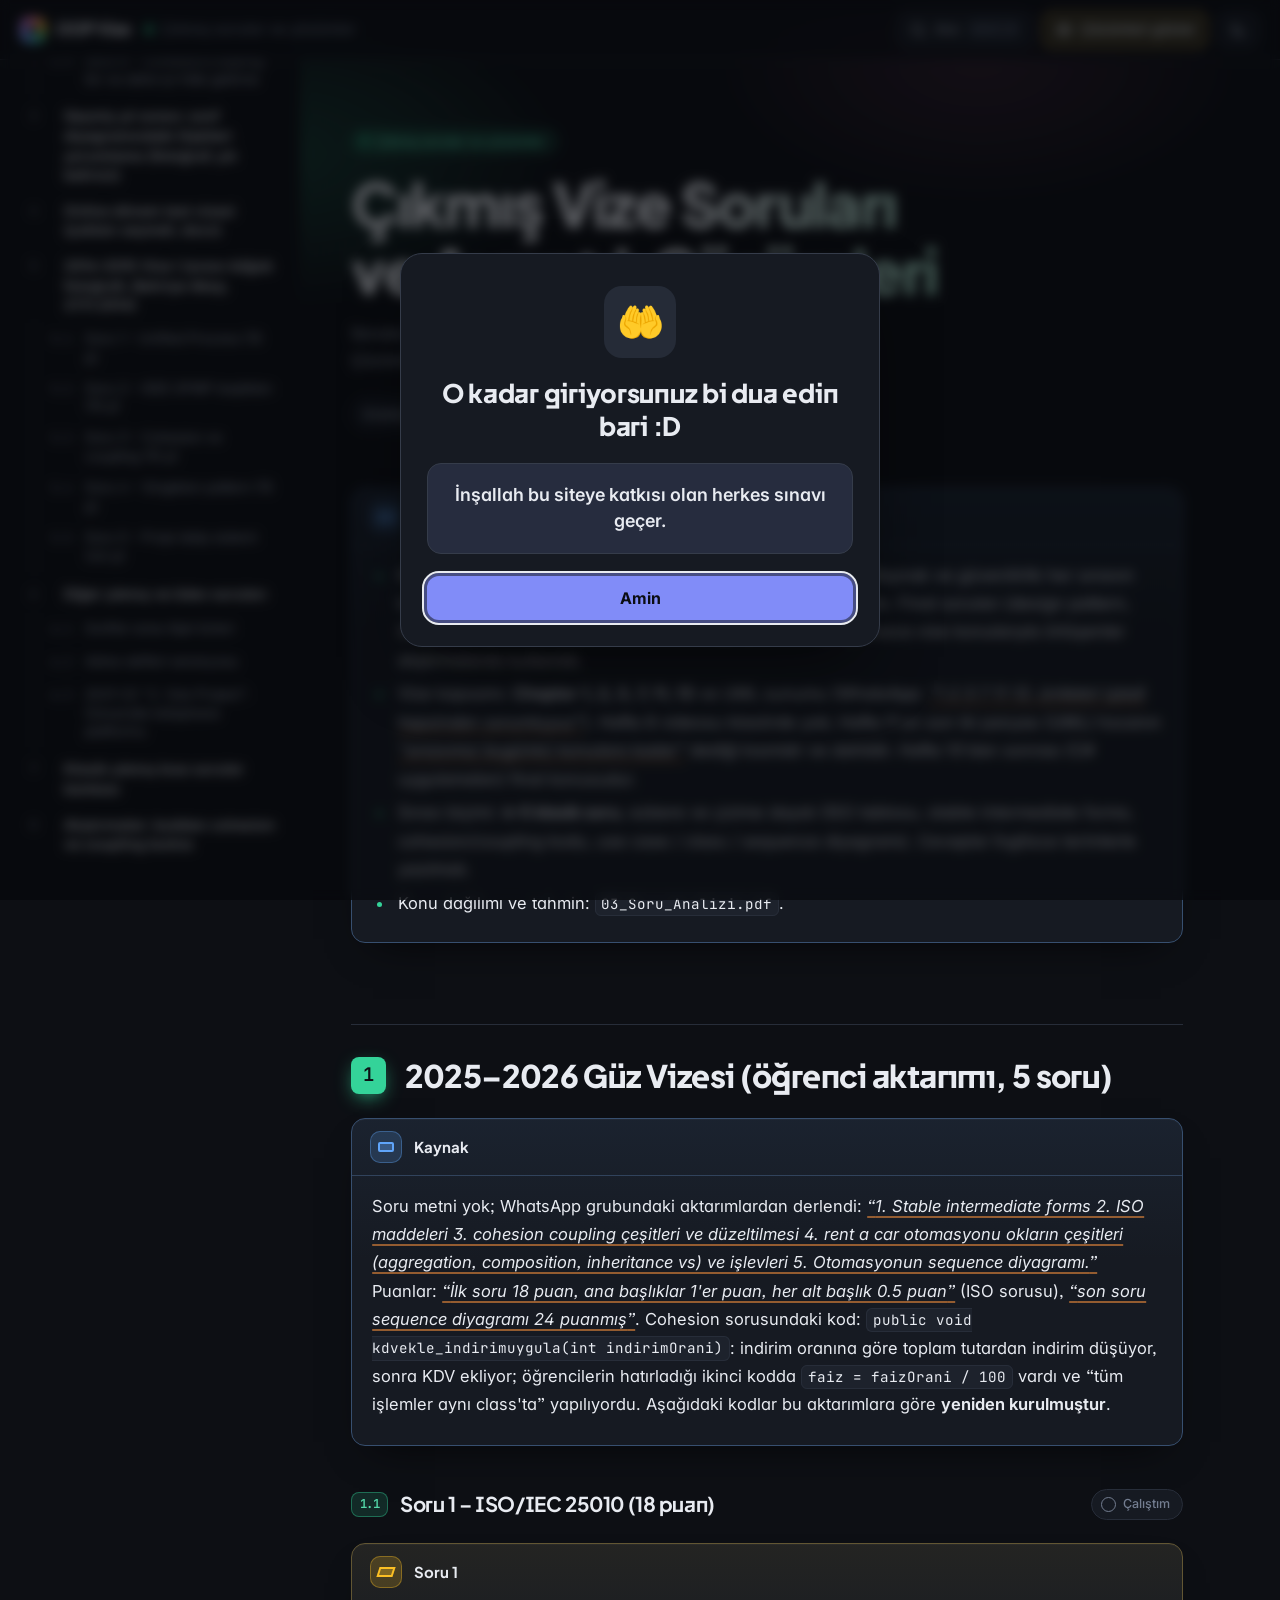
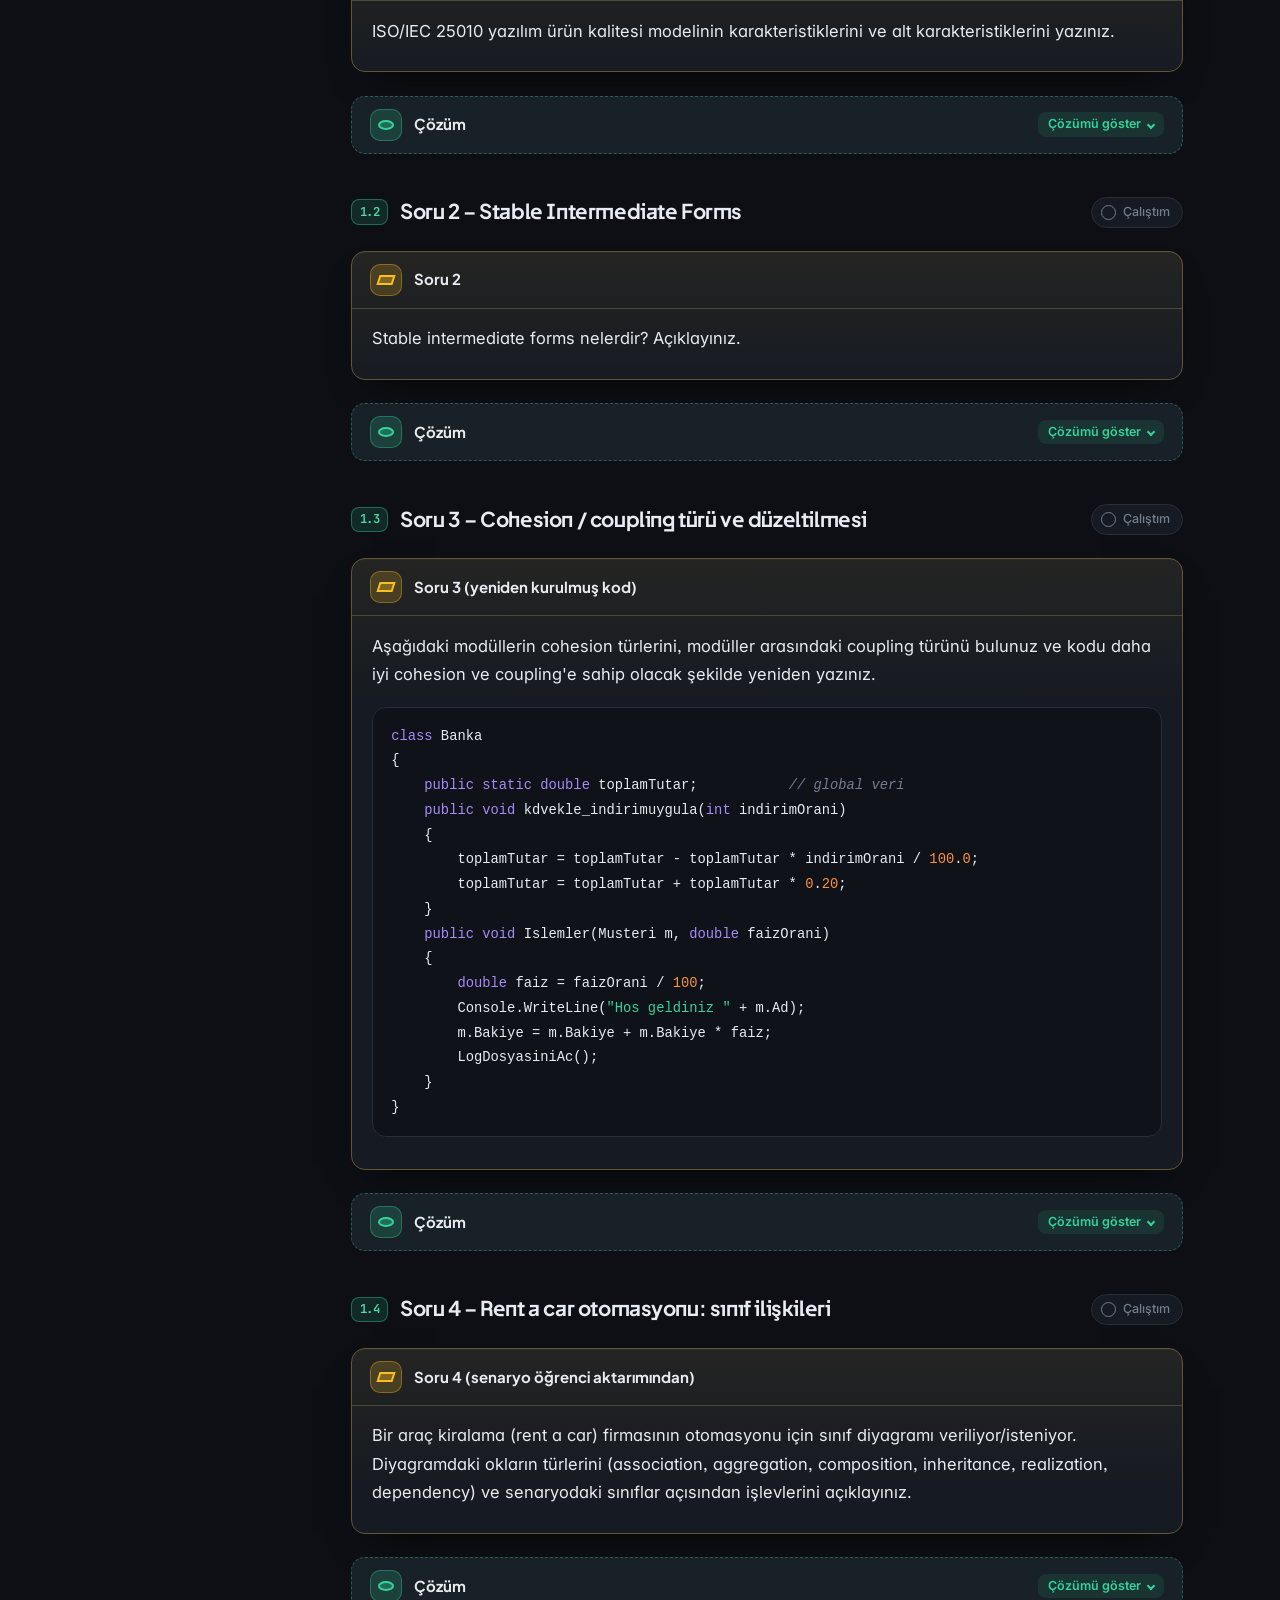
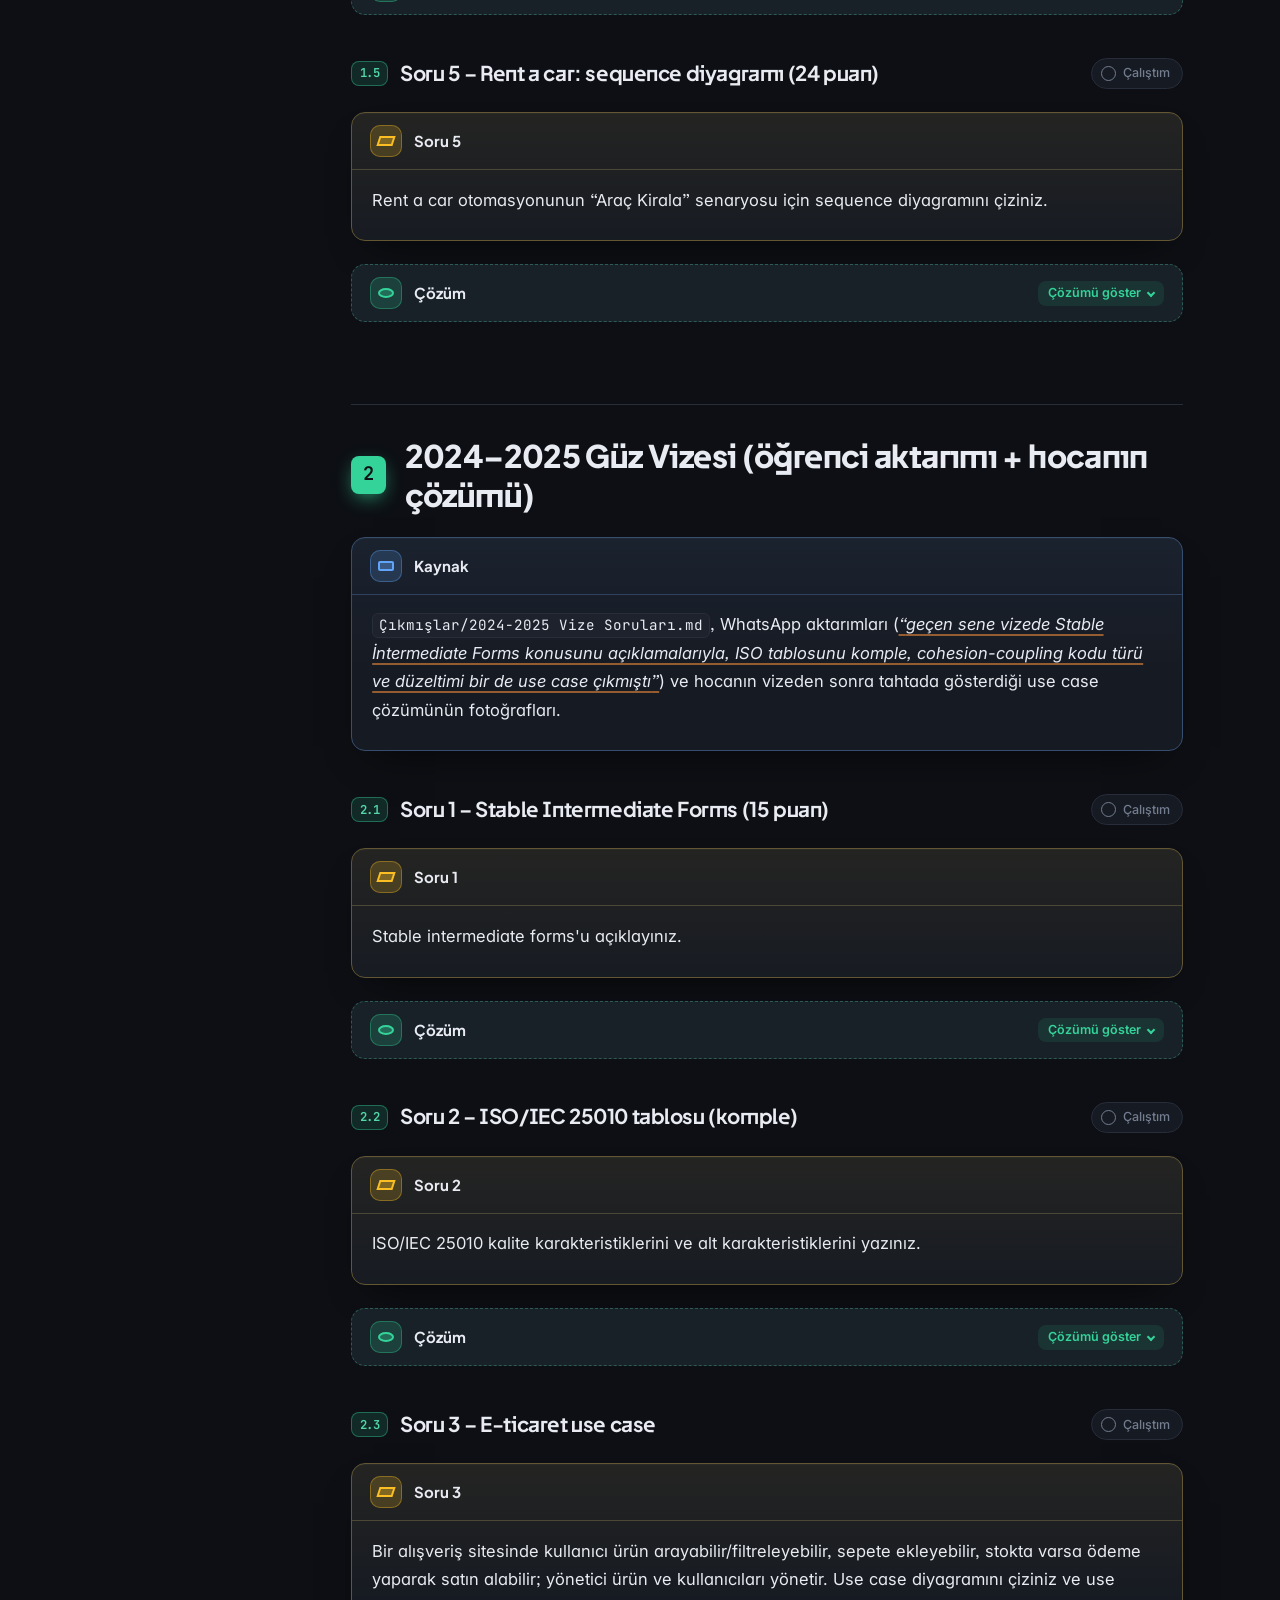
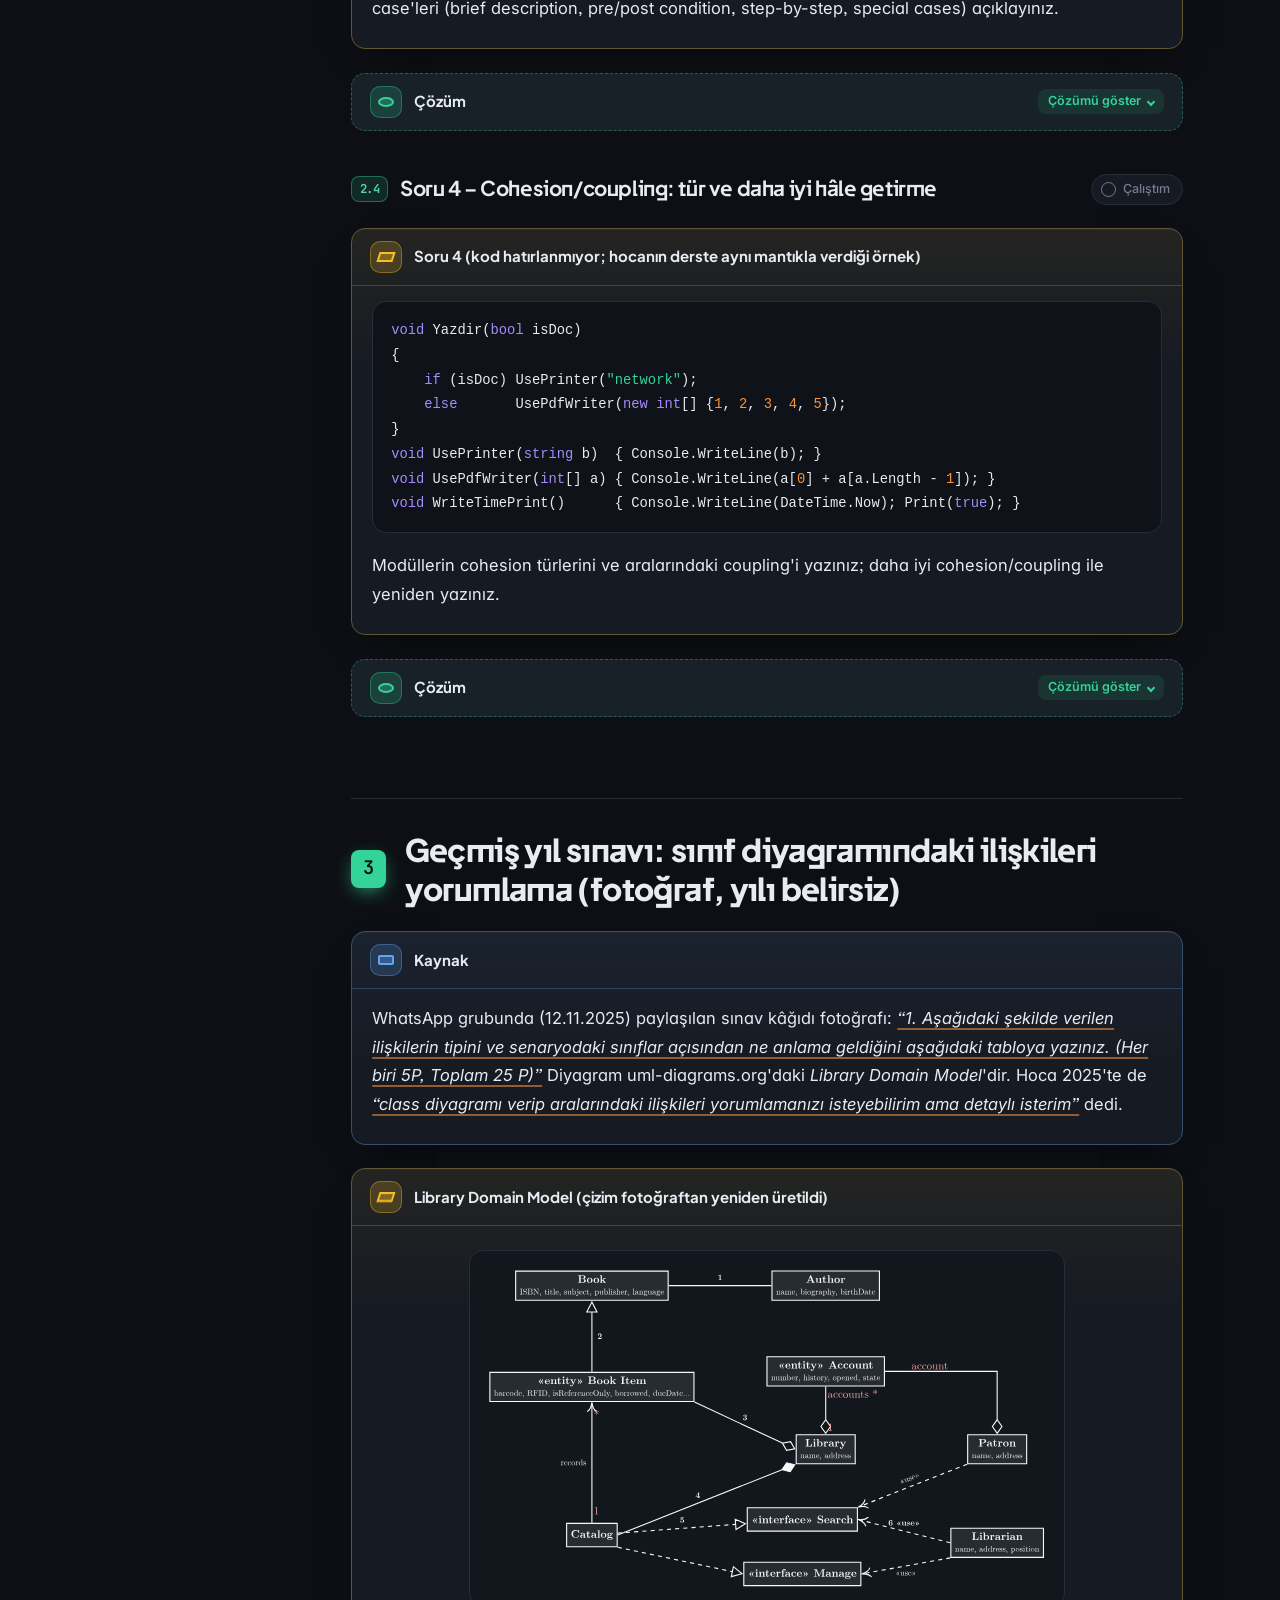
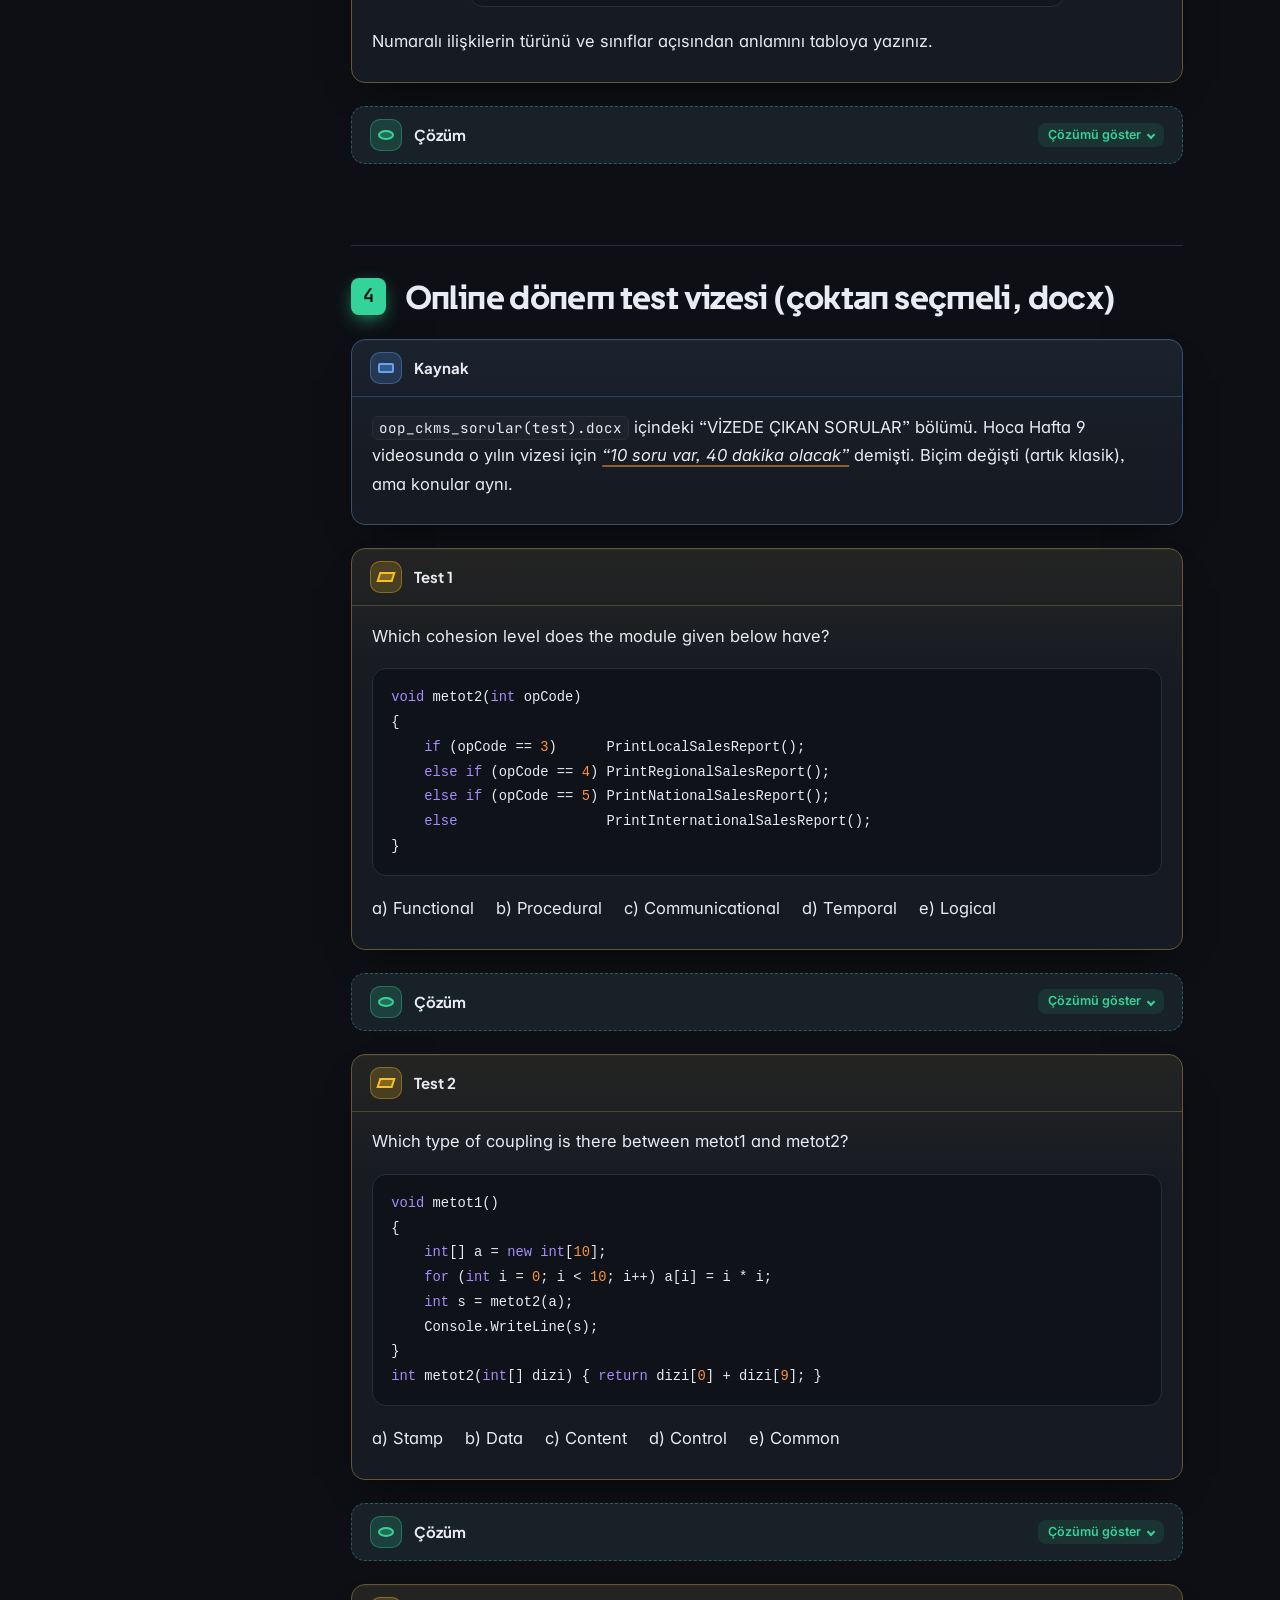
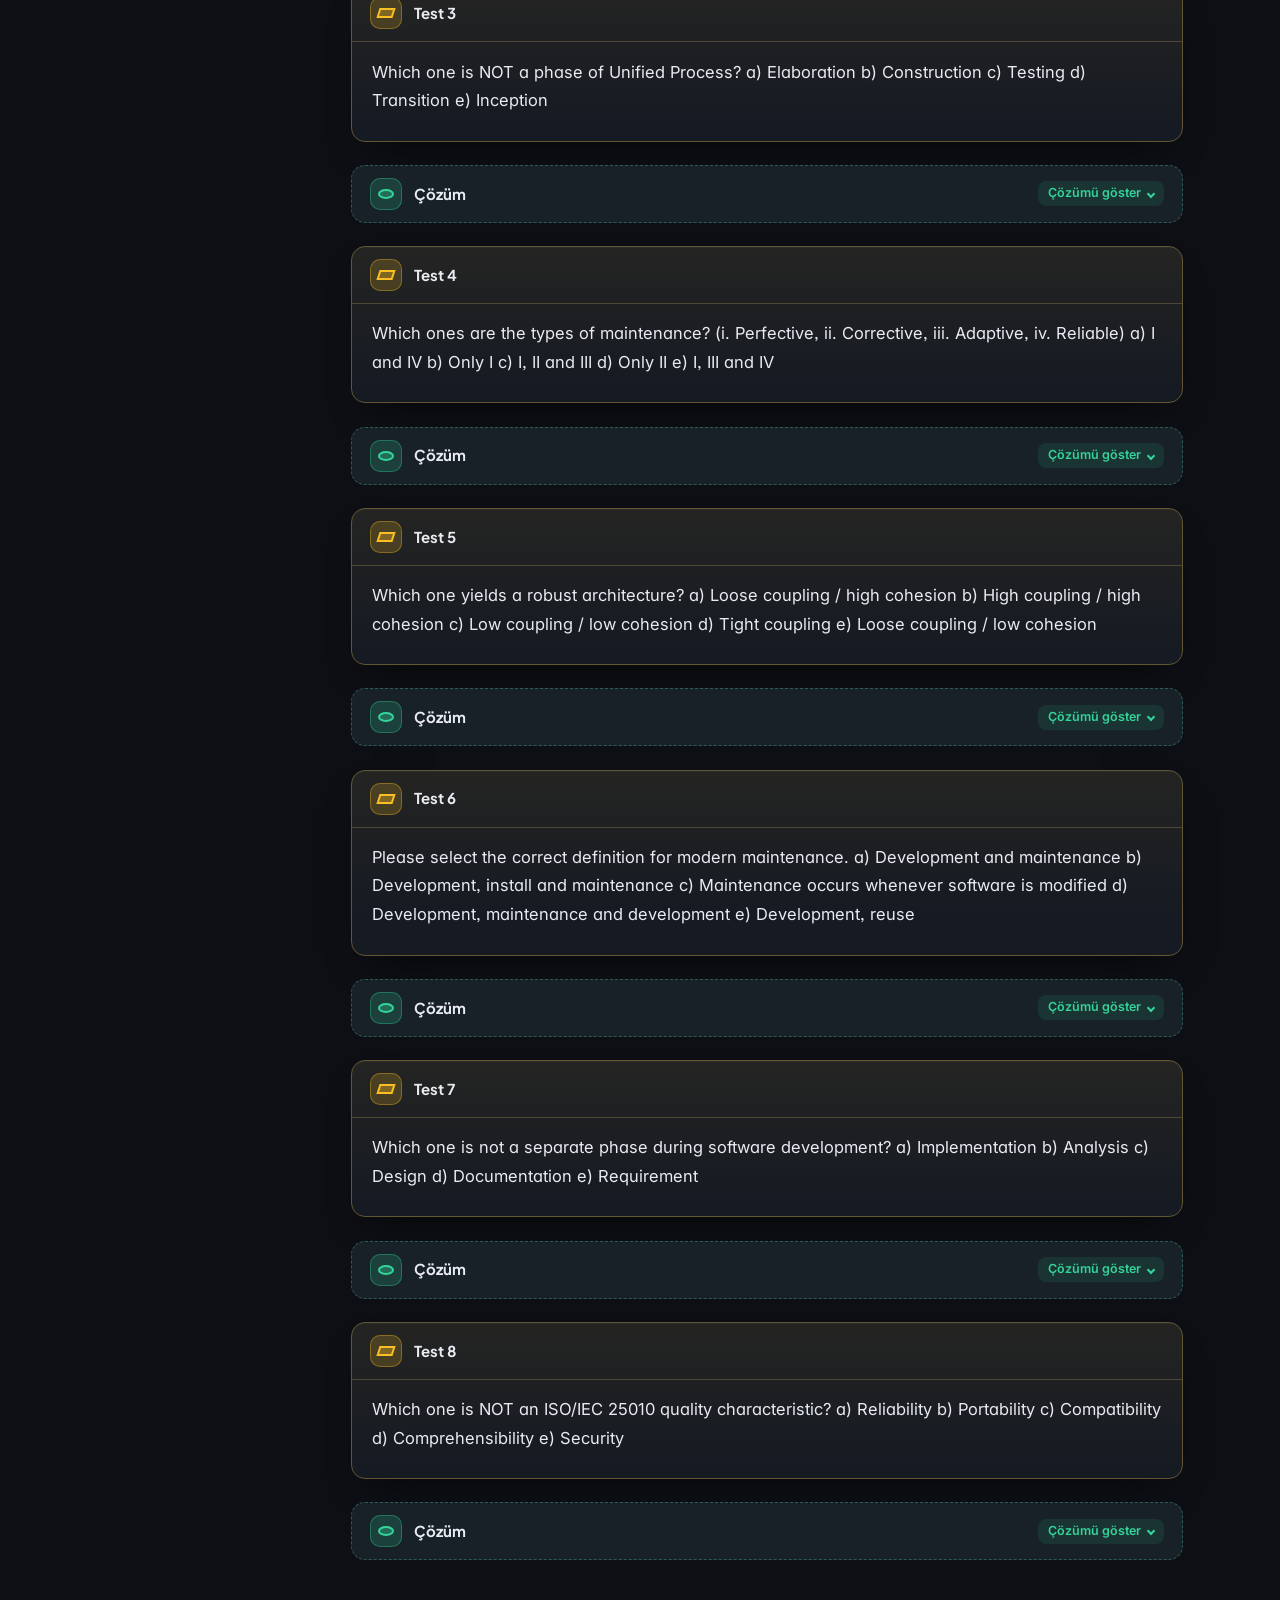
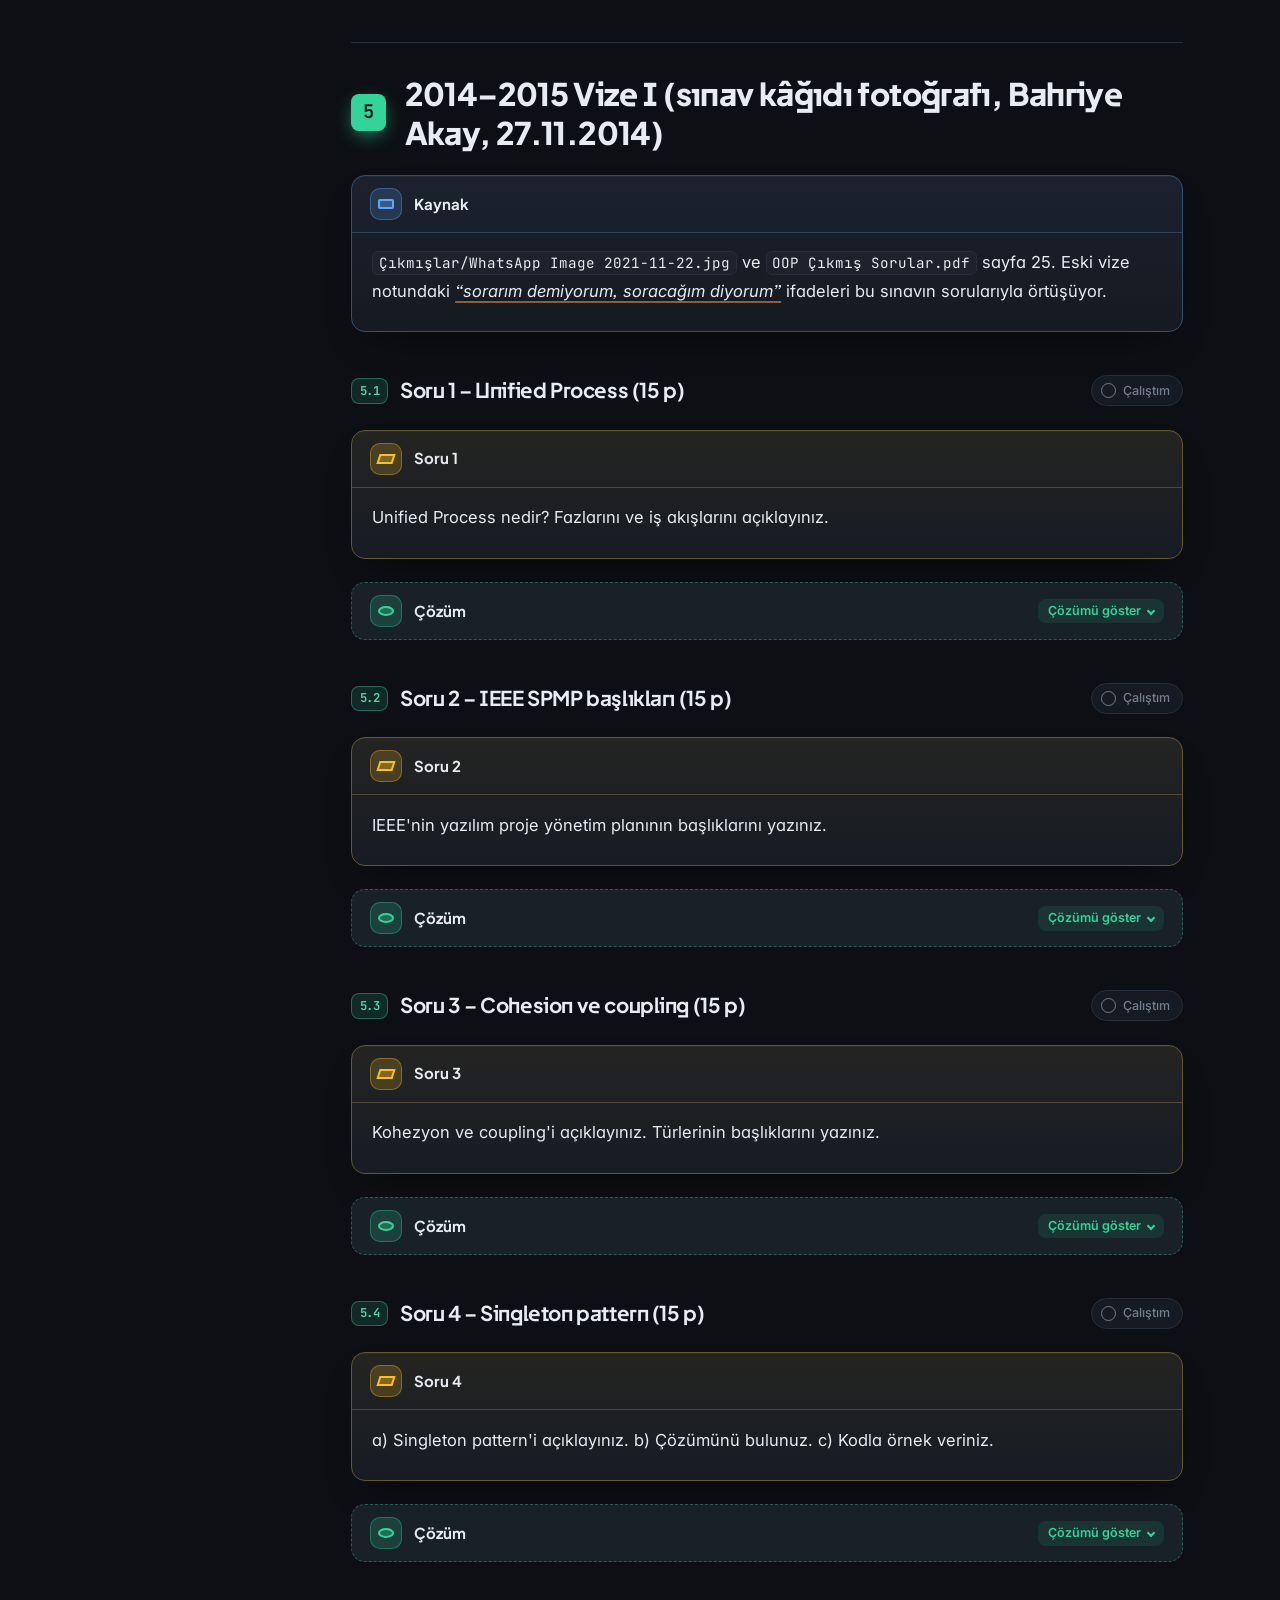
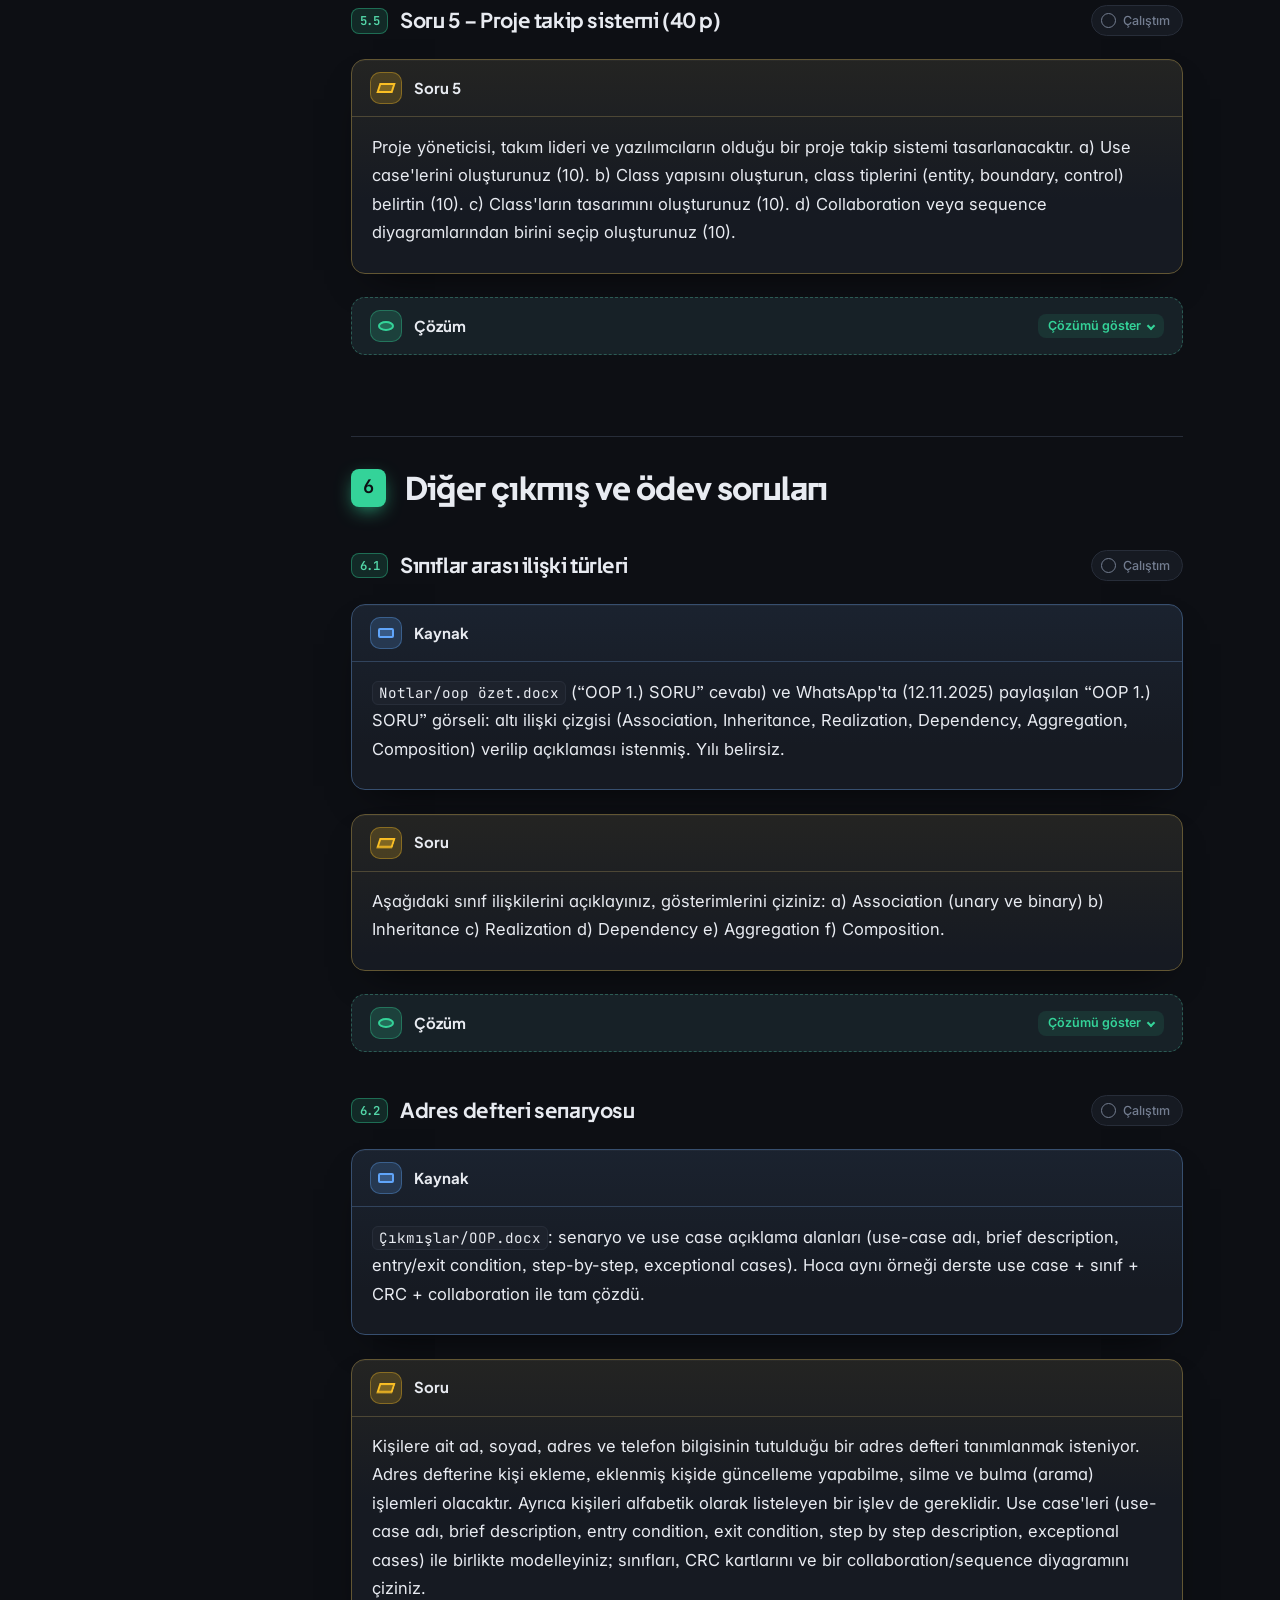
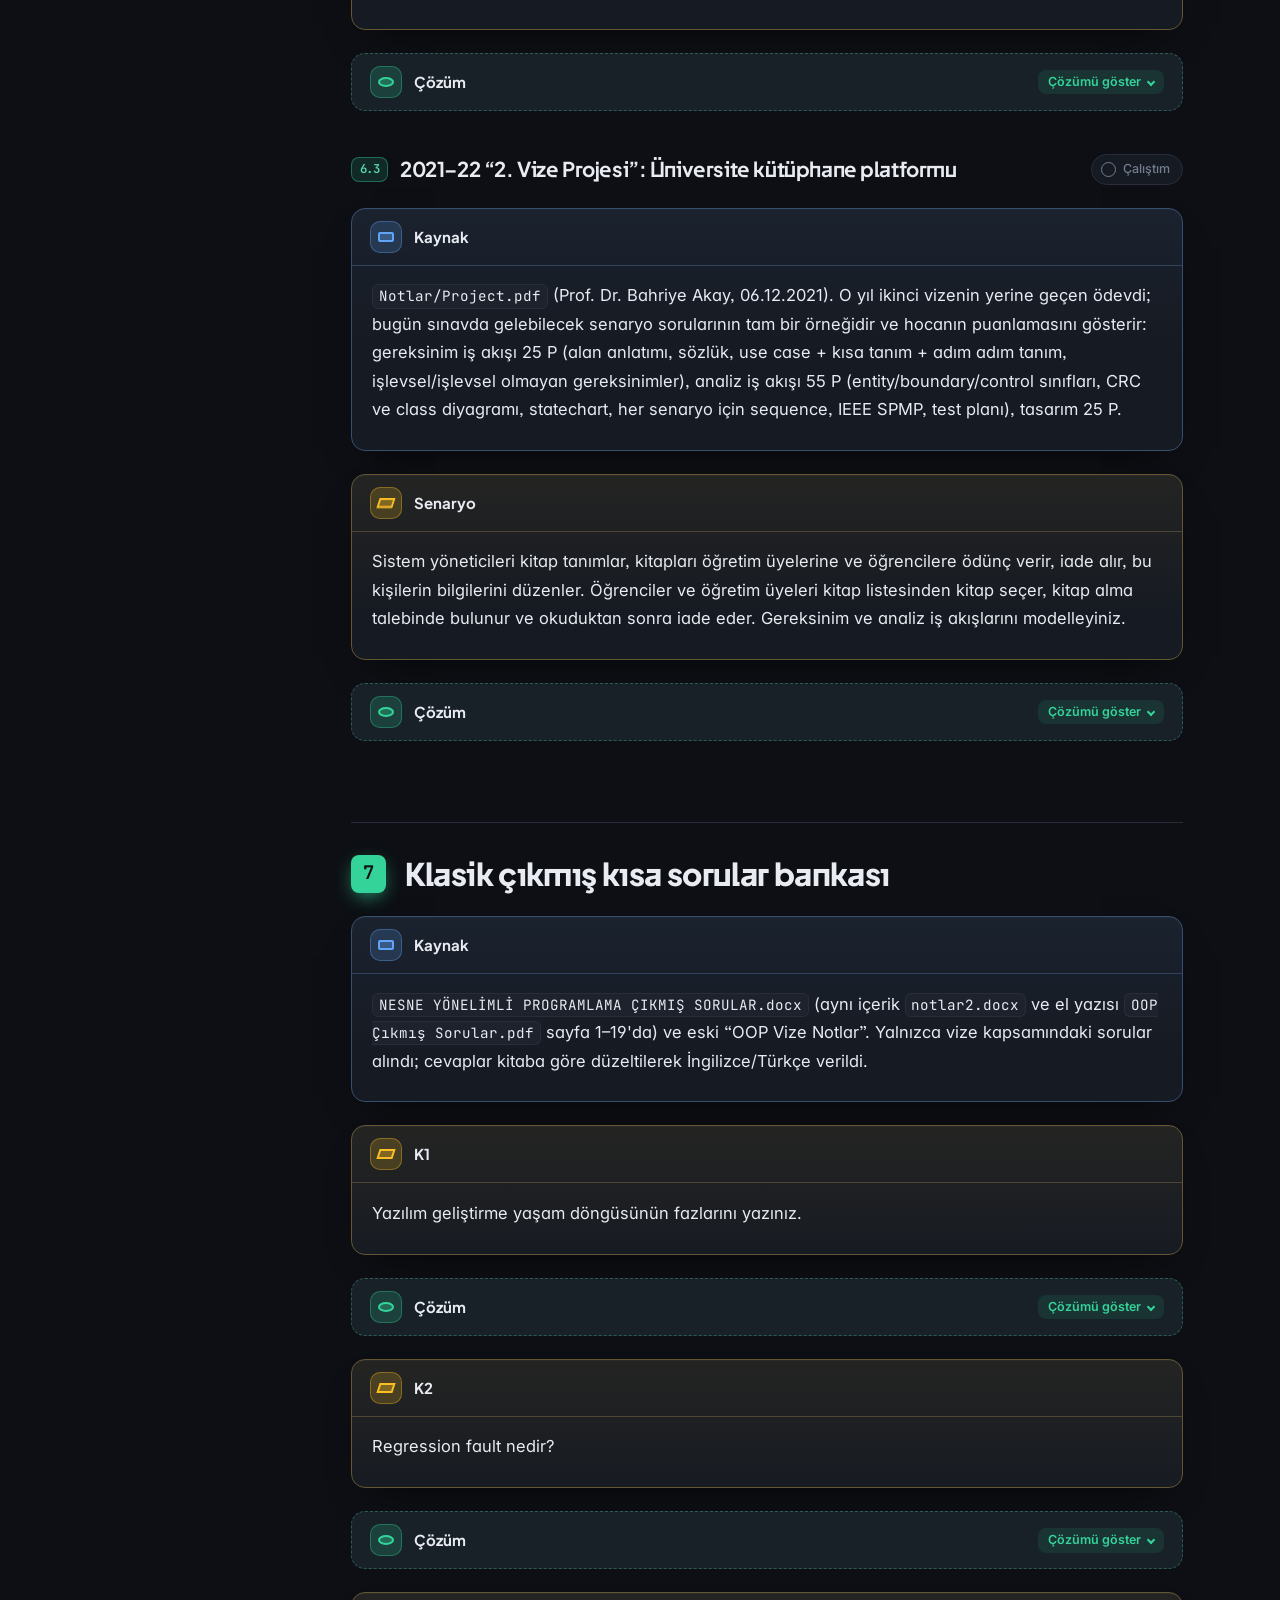
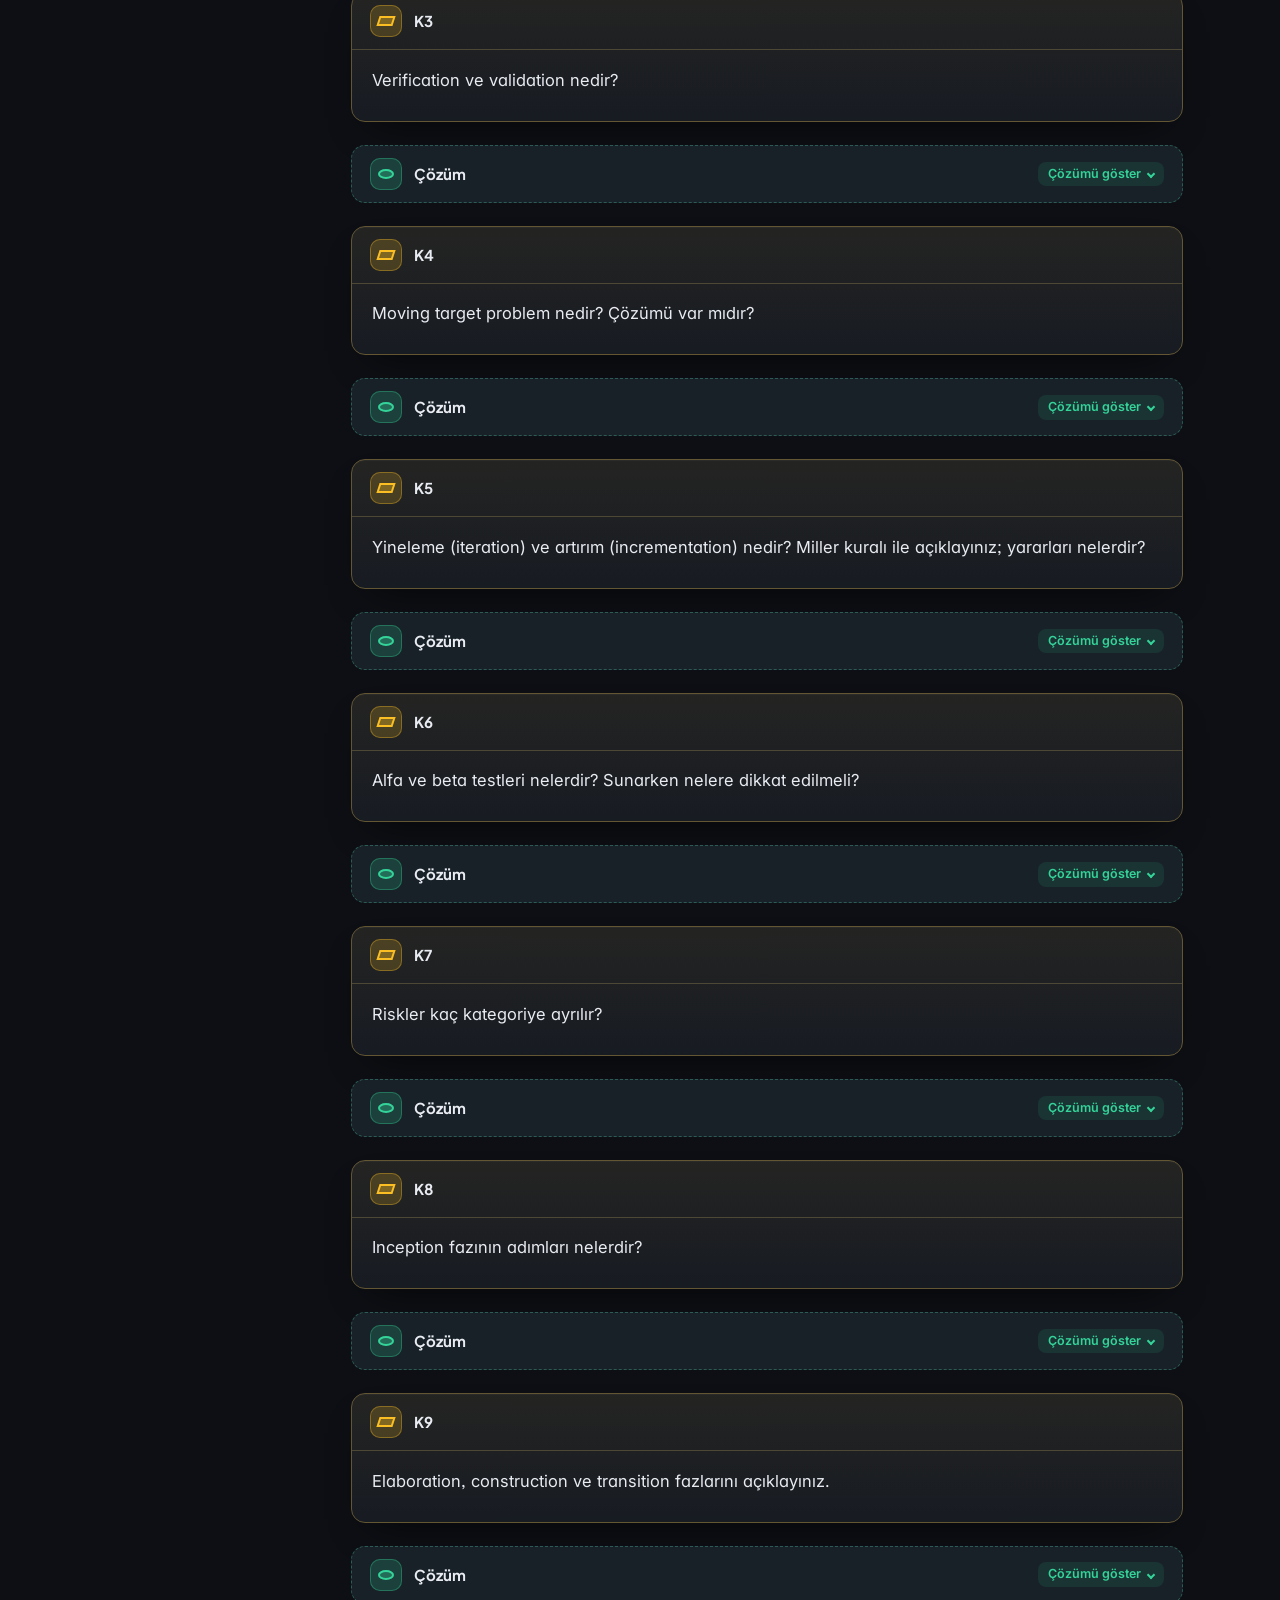
==== commit efec2f9c: "Girişte dua penceresi (oturum başına bir kez, Amin ile kapanır) Co-Authored-By: Claude Opus 5.5 <nor" ====
--- a/html/cikmis-sorular.html
+++ b/html/cikmis-sorular.html
@@ -7,7 +7,7 @@
 <script>var t='dark';try{t=localStorage.getItem('oop:theme')||'dark';}catch(e){}document.documentElement.dataset.theme=t;</script>
 <link rel="preconnect" href="https://fonts.googleapis.com"><link rel="preconnect" href="https://fonts.gstatic.com" crossorigin><link href="https://fonts.googleapis.com/css2?family=Inter:ital,opsz,wght@0,14..32,400;0,14..32,500;0,14..32,600;0,14..32,700;1,14..32,400&family=Plus+Jakarta+Sans:wght@600;700;800&family=JetBrains+Mono:wght@400;500;600&display=swap" rel="stylesheet">
 <link rel="stylesheet" href="assets/katex/katex.min.css">
-<link rel="stylesheet" href="assets/style.css?v=7de8de52">
+<link rel="stylesheet" href="assets/style.css?v=c7d51c53">
 
 </head>
 <body class="doc g-sinav" data-page="cikmis-sorular" data-group="sinav" data-unit="h3" data-title="Çıkmış sorular ve çözümler" style="--accent:#34D399">
@@ -361,7 +361,7 @@
   </div>
 </div>
 <script src="assets/search-index.js?v=563fb60b"></script>
-<script src="assets/app.js?v=30647359"></script>
+<script src="assets/app.js?v=6623bcc1"></script>
 
 </body>
 </html>
--- a/html/assets/style.css
+++ b/html/assets/style.css
@@ -418,3 +418,29 @@
 /* ------------------------------------------------ konu içindeki akış diyagramı başlığı */
 .akis-bas { --c: var(--blue); display: flex; align-items: center; gap: 10px; margin: 28px 0 8px; font: 700 15.5px/1.3 var(--f-head); color: var(--text); }
 .akis-bas .shape { width: 26px; height: 26px; border-radius: 8px; }
+
+/* ---------- giriş penceresi (dua) */
+html.dua-open { overflow: hidden; }
+.dua { position: fixed; inset: 0; z-index: 200; display: grid; place-items: center; padding: 16px;
+  background: rgba(5, 7, 10, .62); backdrop-filter: blur(6px); -webkit-backdrop-filter: blur(6px);
+  animation: duaFade .22s ease-out both; }
+.dua.out { animation: duaFadeOut .2s ease-in both; }
+.dua-card { width: min(480px, 100%); text-align: center; padding: 32px 26px 26px;
+  background: var(--surface); border: 1px solid var(--border-2); border-radius: 22px;
+  box-shadow: 0 30px 70px -20px rgba(0,0,0,.65); animation: duaPop .28s cubic-bezier(.2,.9,.3,1.2) both; }
+.dua-ic { width: 72px; height: 72px; margin: 0 auto 18px; display: grid; place-items: center; font-size: 38px;
+  background: var(--surface-3); border-radius: 18px; }
+.dua-card h2 { margin: 0 0 20px; font-family: 'Plus Jakarta Sans', Inter, system-ui, sans-serif; font-weight: 800;
+  font-size: clamp(1.25rem, 4.6vw, 1.6rem); line-height: 1.3; color: var(--text); letter-spacing: -.01em; }
+.dua-msg { margin: 0 0 22px; padding: 18px 20px; font-size: 1.12rem; font-weight: 600; line-height: 1.5; color: var(--text);
+  background: color-mix(in srgb, #818CF8 9%, var(--surface-2)); border: 1px solid var(--border-2); border-radius: 14px; }
+.dua-btn { width: 100%; padding: 14px; font: 700 1rem/1 Inter, system-ui, sans-serif; color: #0B0D12; cursor: pointer;
+  background: #818CF8; border: 0; border-radius: 12px; box-shadow: 0 0 0 3px color-mix(in srgb, #818CF8 45%, transparent);
+  transition: background .15s, transform .1s; }
+.dua-btn:hover { background: #939CFA; }
+.dua-btn:active { transform: translateY(1px); }
+.dua-btn:focus-visible { outline: 2px solid var(--text); outline-offset: 3px; }
+@keyframes duaFade { from { opacity: 0; } to { opacity: 1; } }
+@keyframes duaFadeOut { to { opacity: 0; } }
+@keyframes duaPop { from { opacity: 0; transform: translateY(10px) scale(.96); } to { opacity: 1; transform: none; } }
+@media (prefers-reduced-motion: reduce) { .dua, .dua.out, .dua-card { animation: none; } }
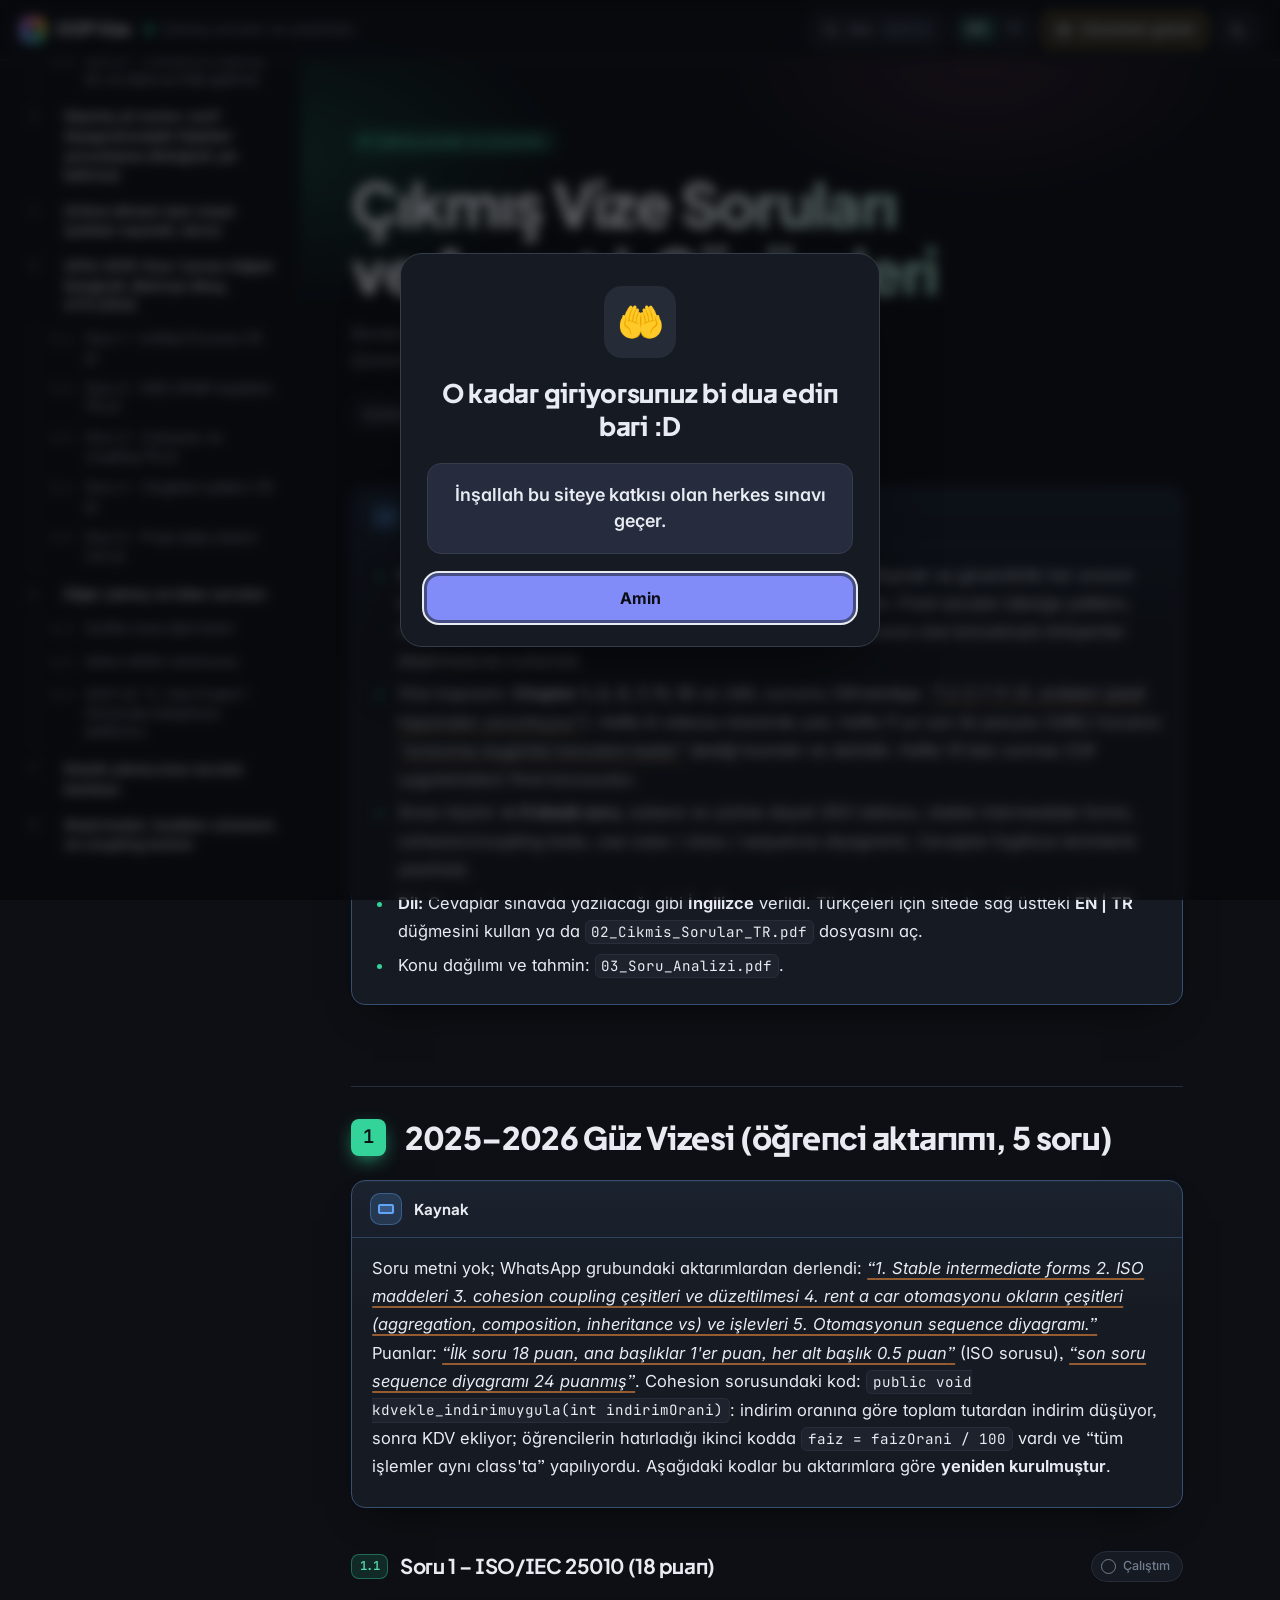
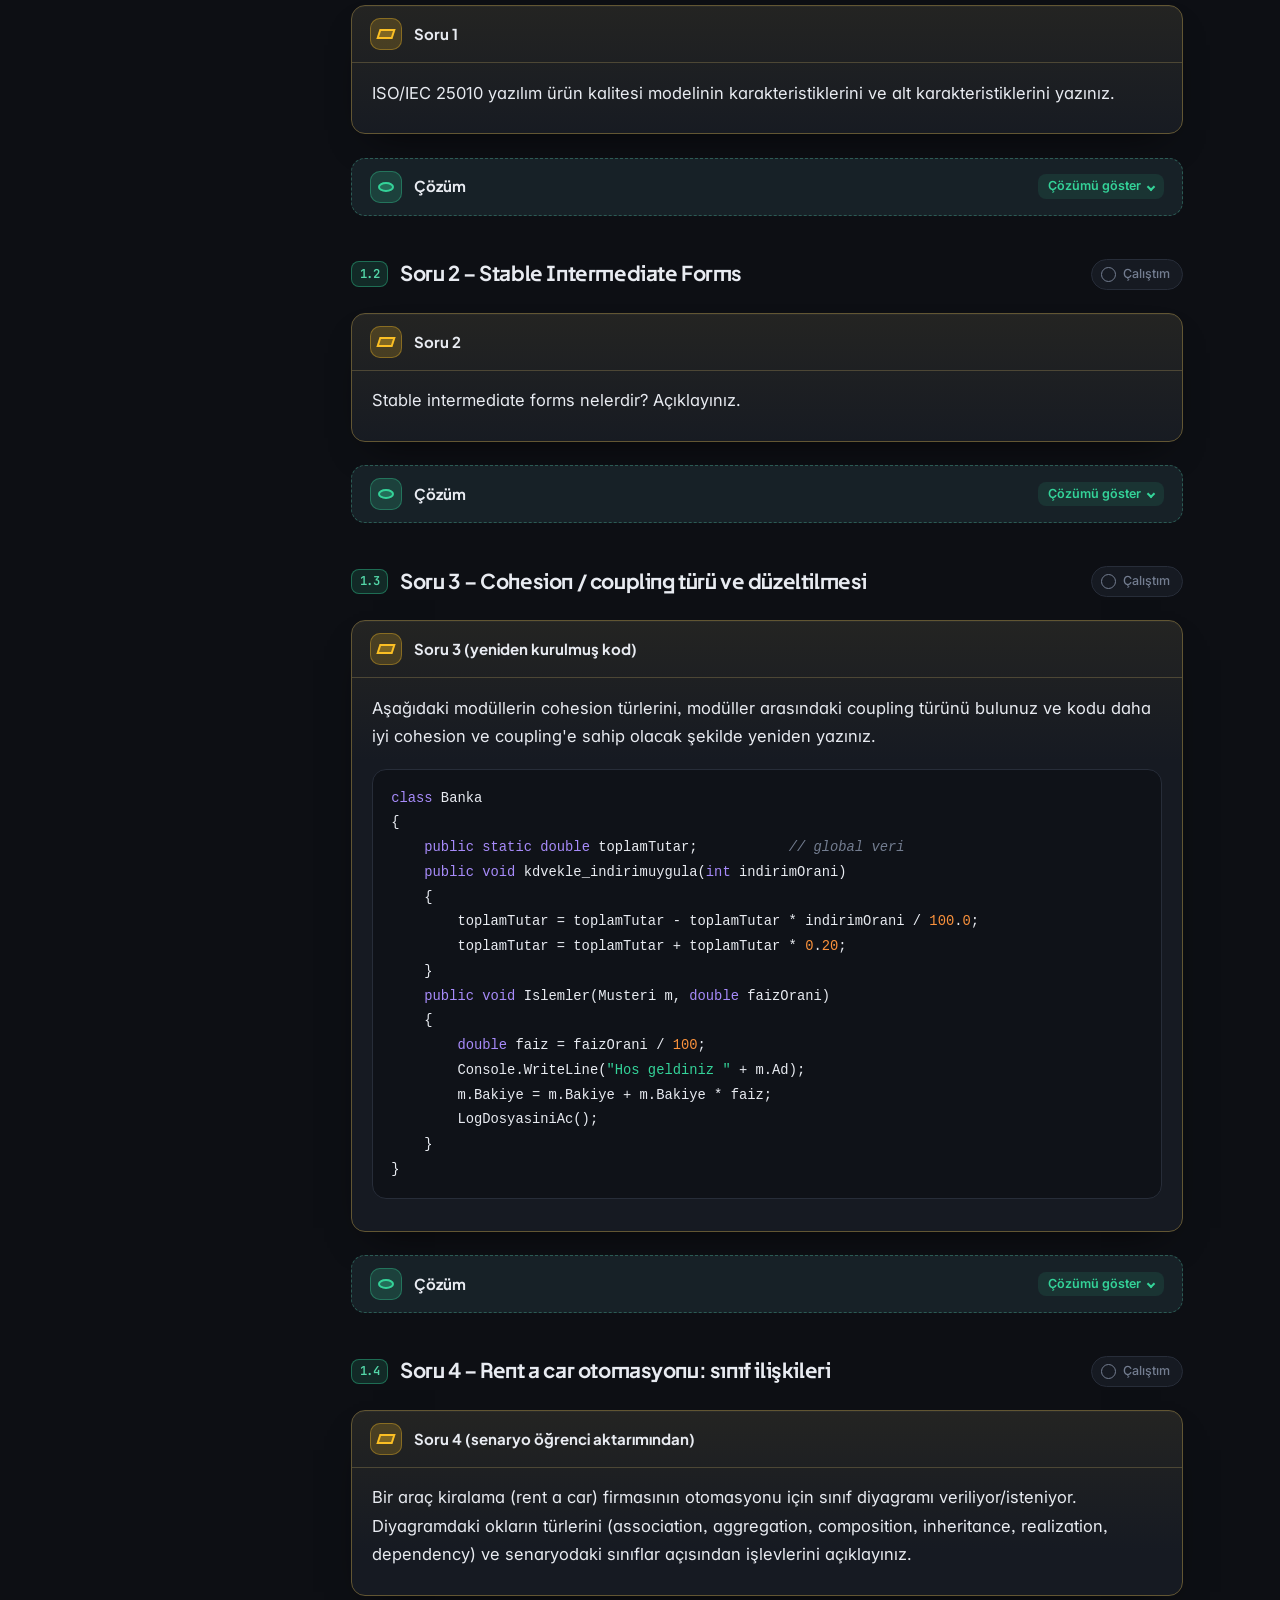
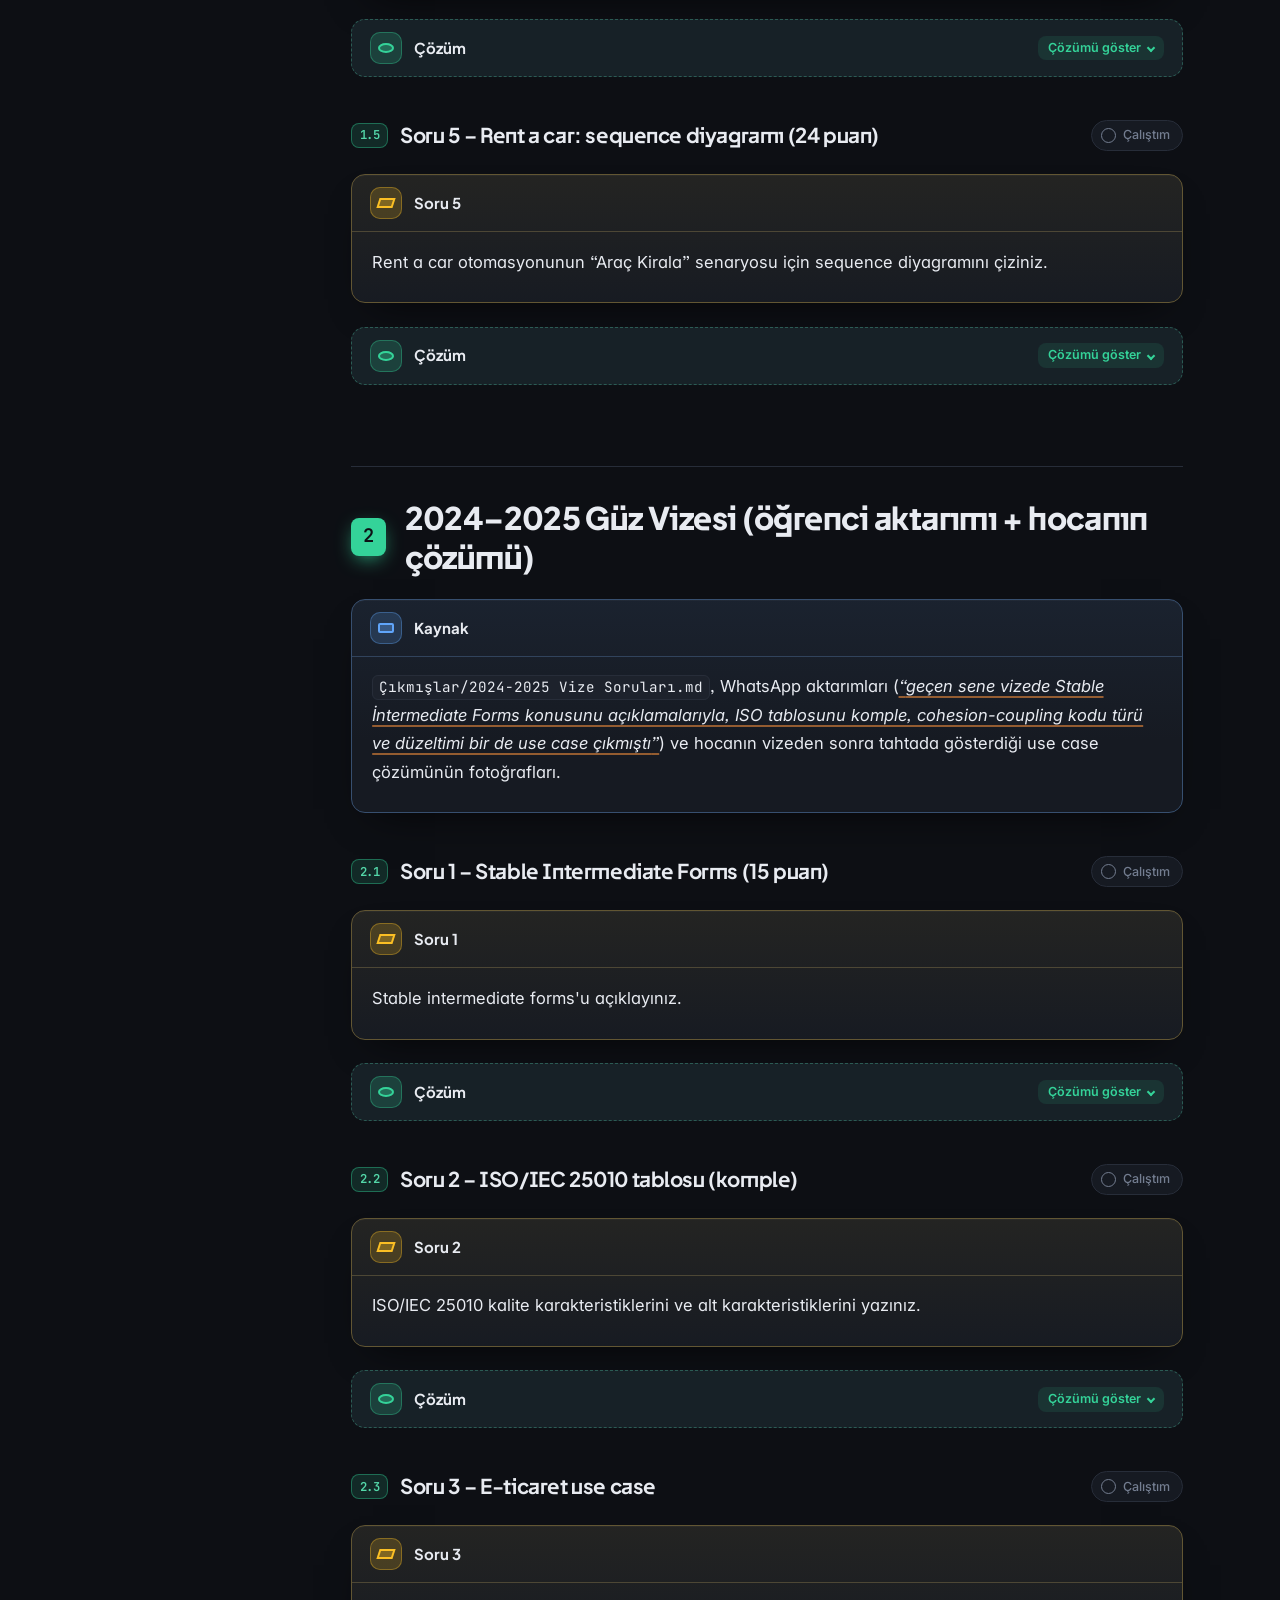
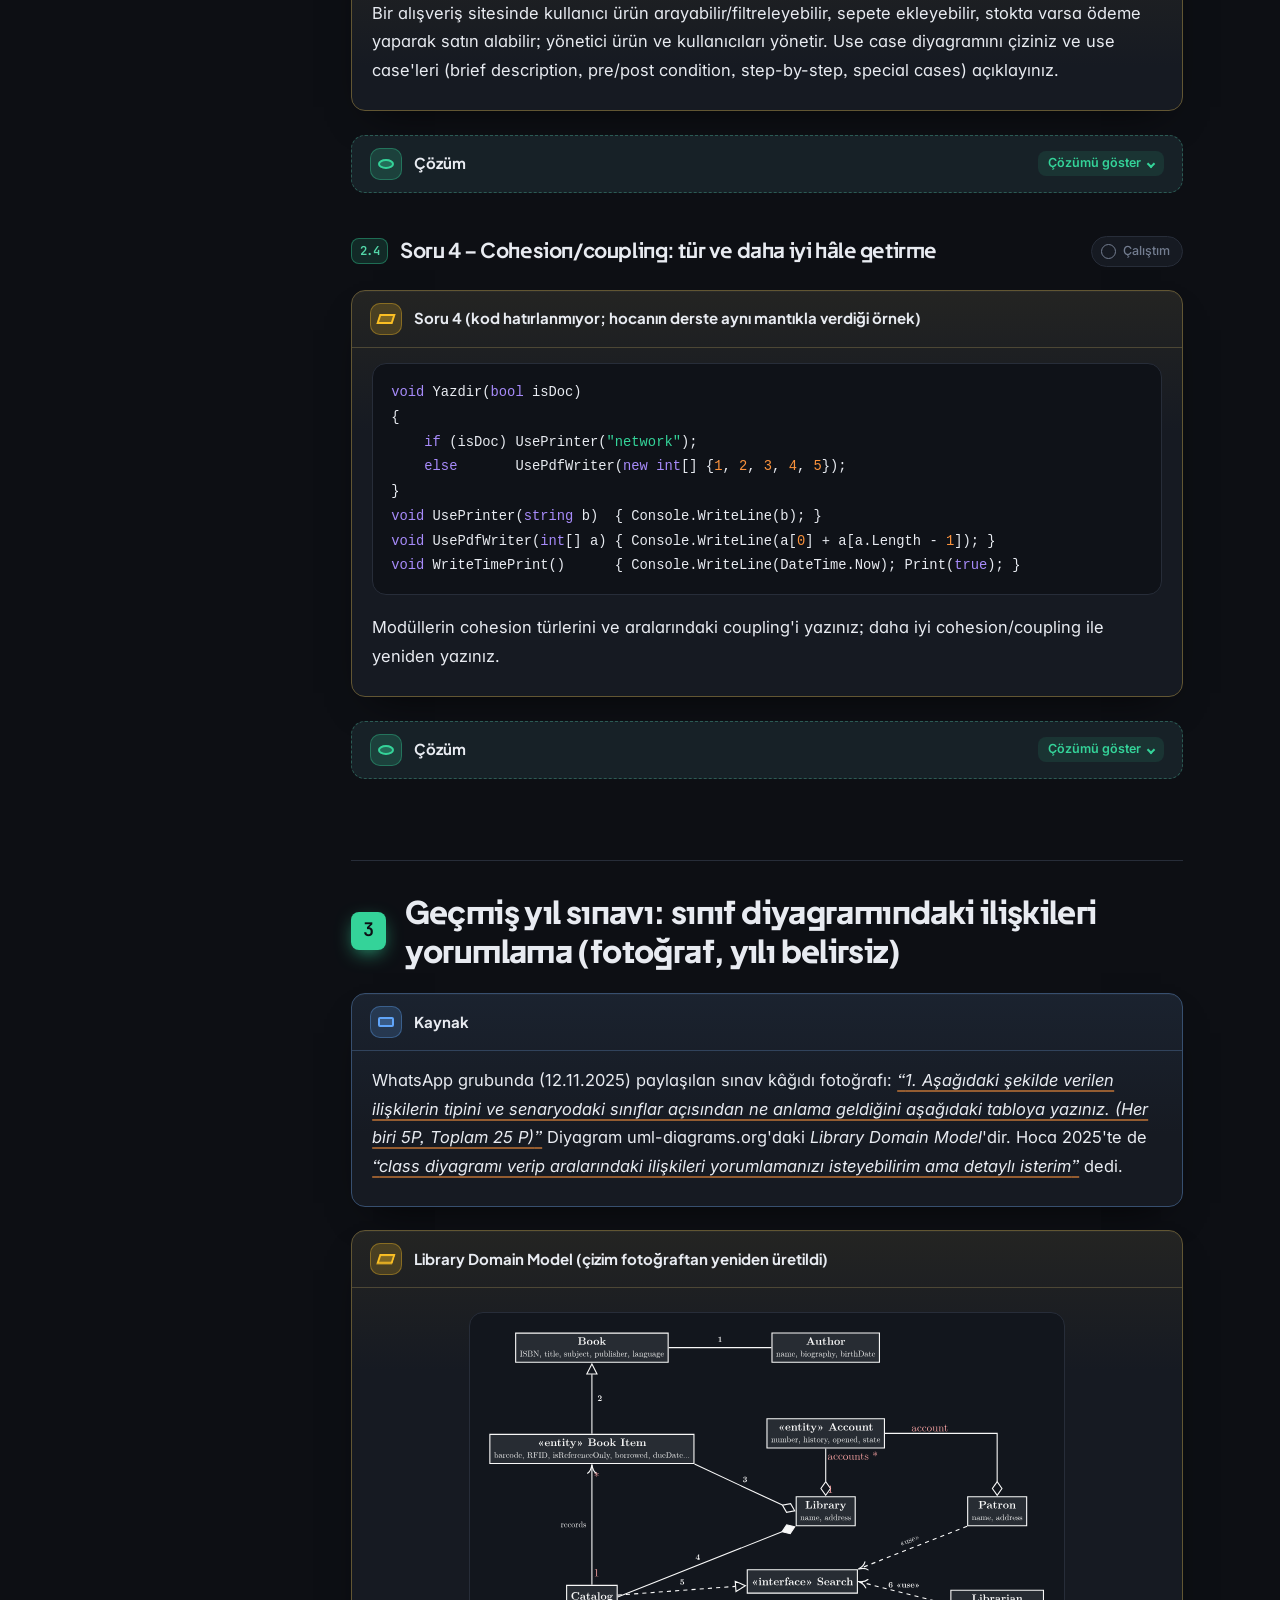
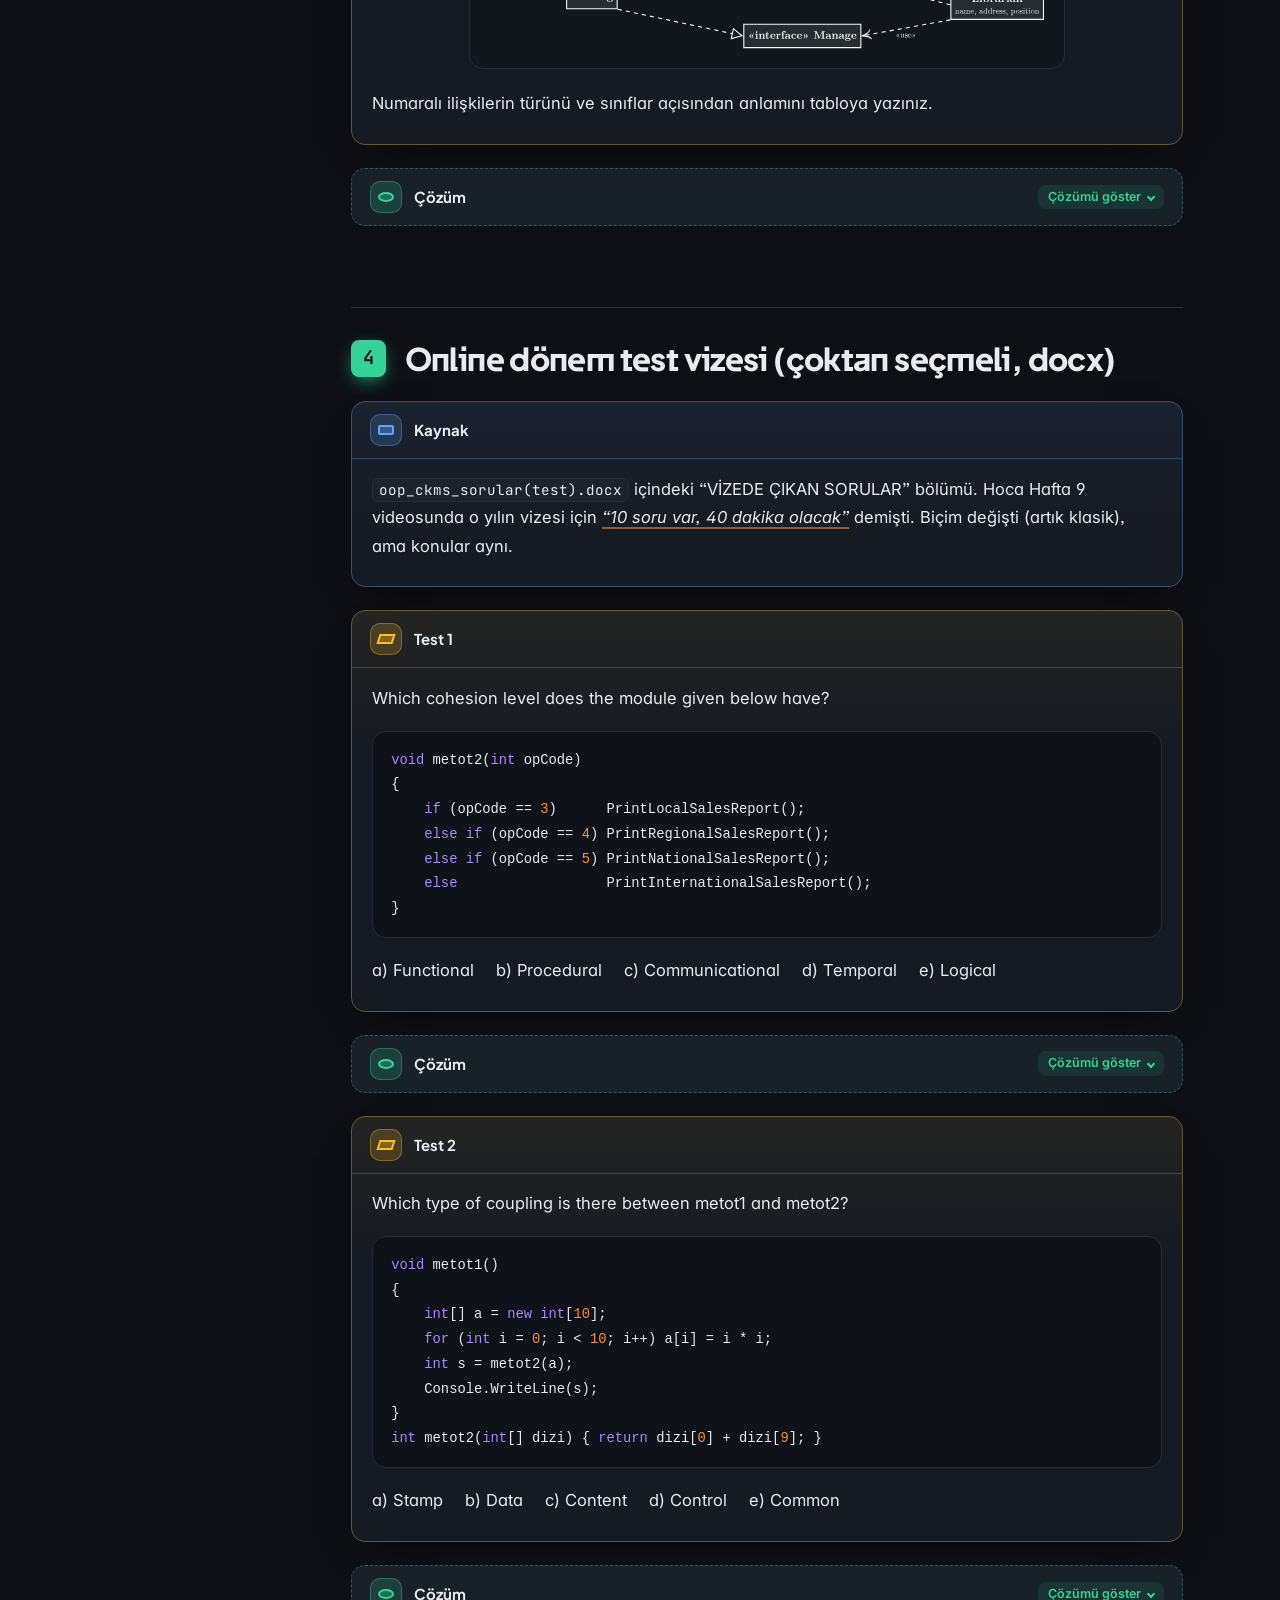
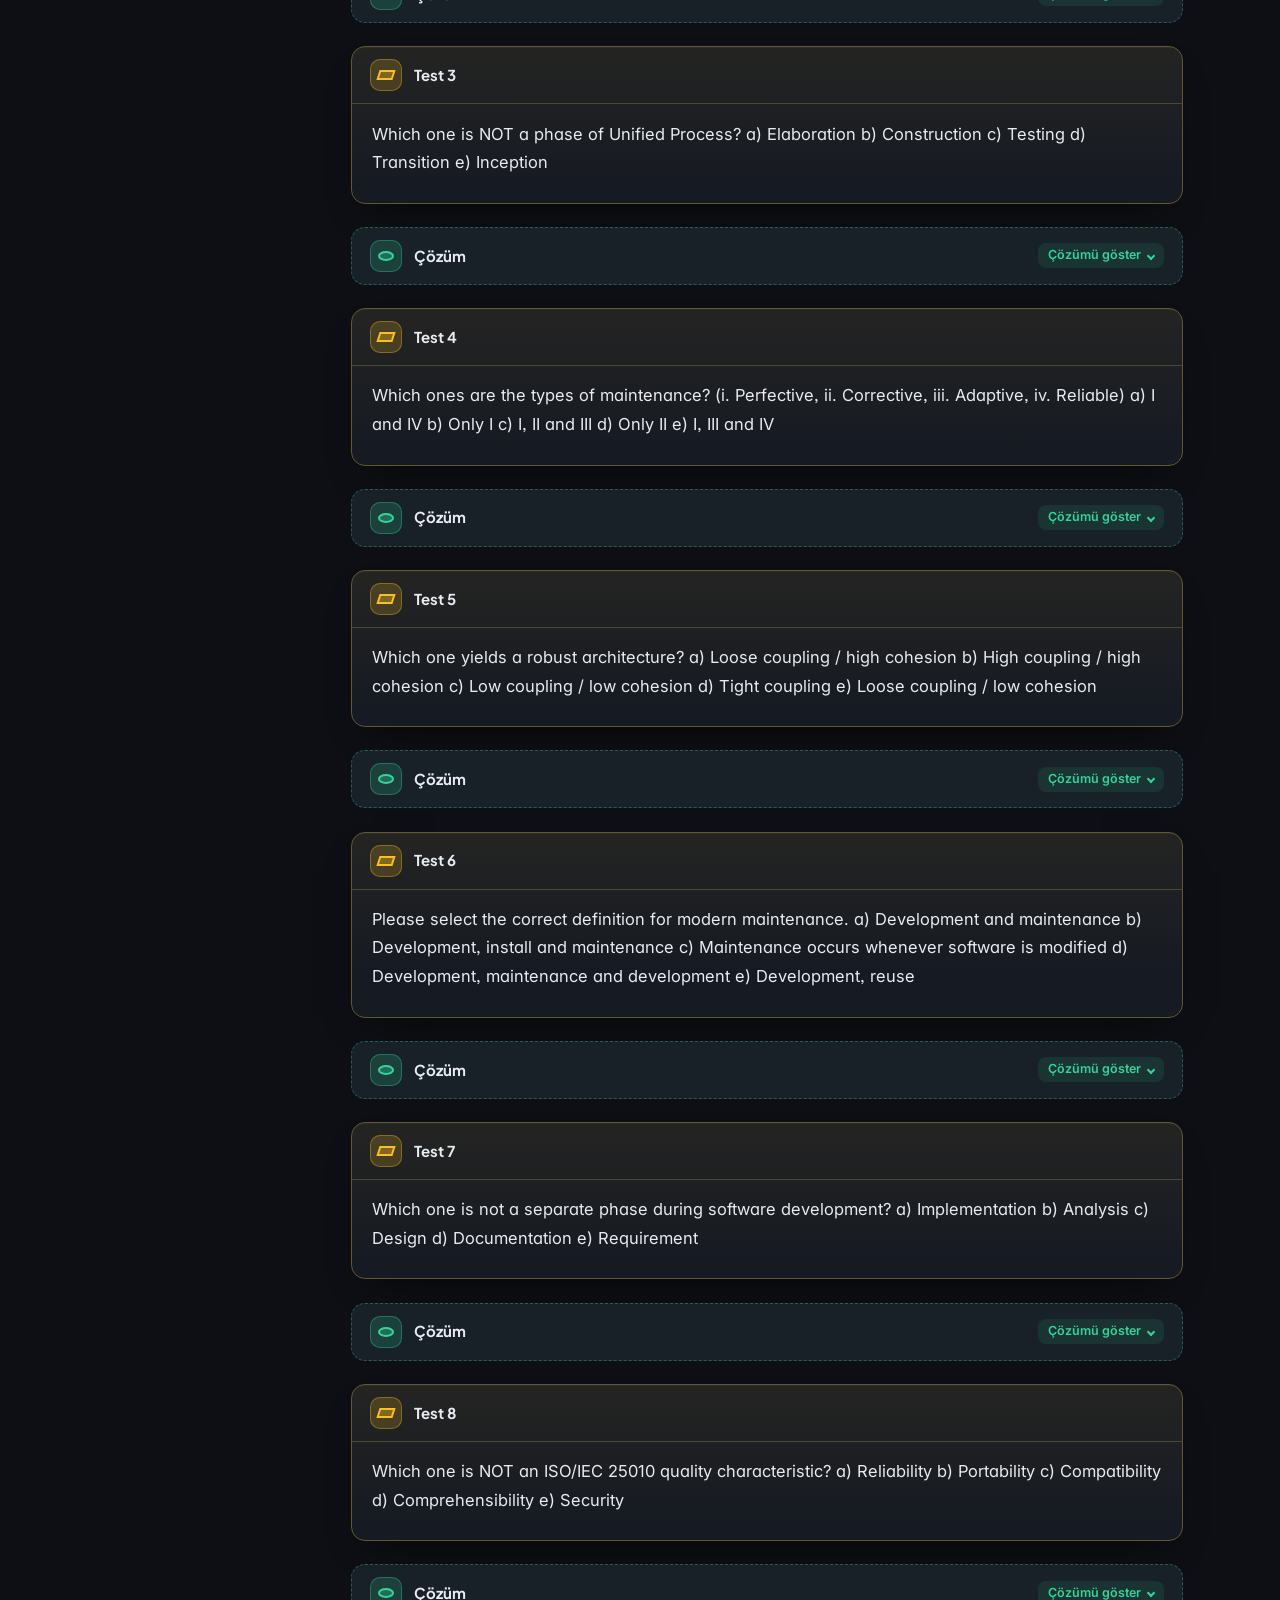
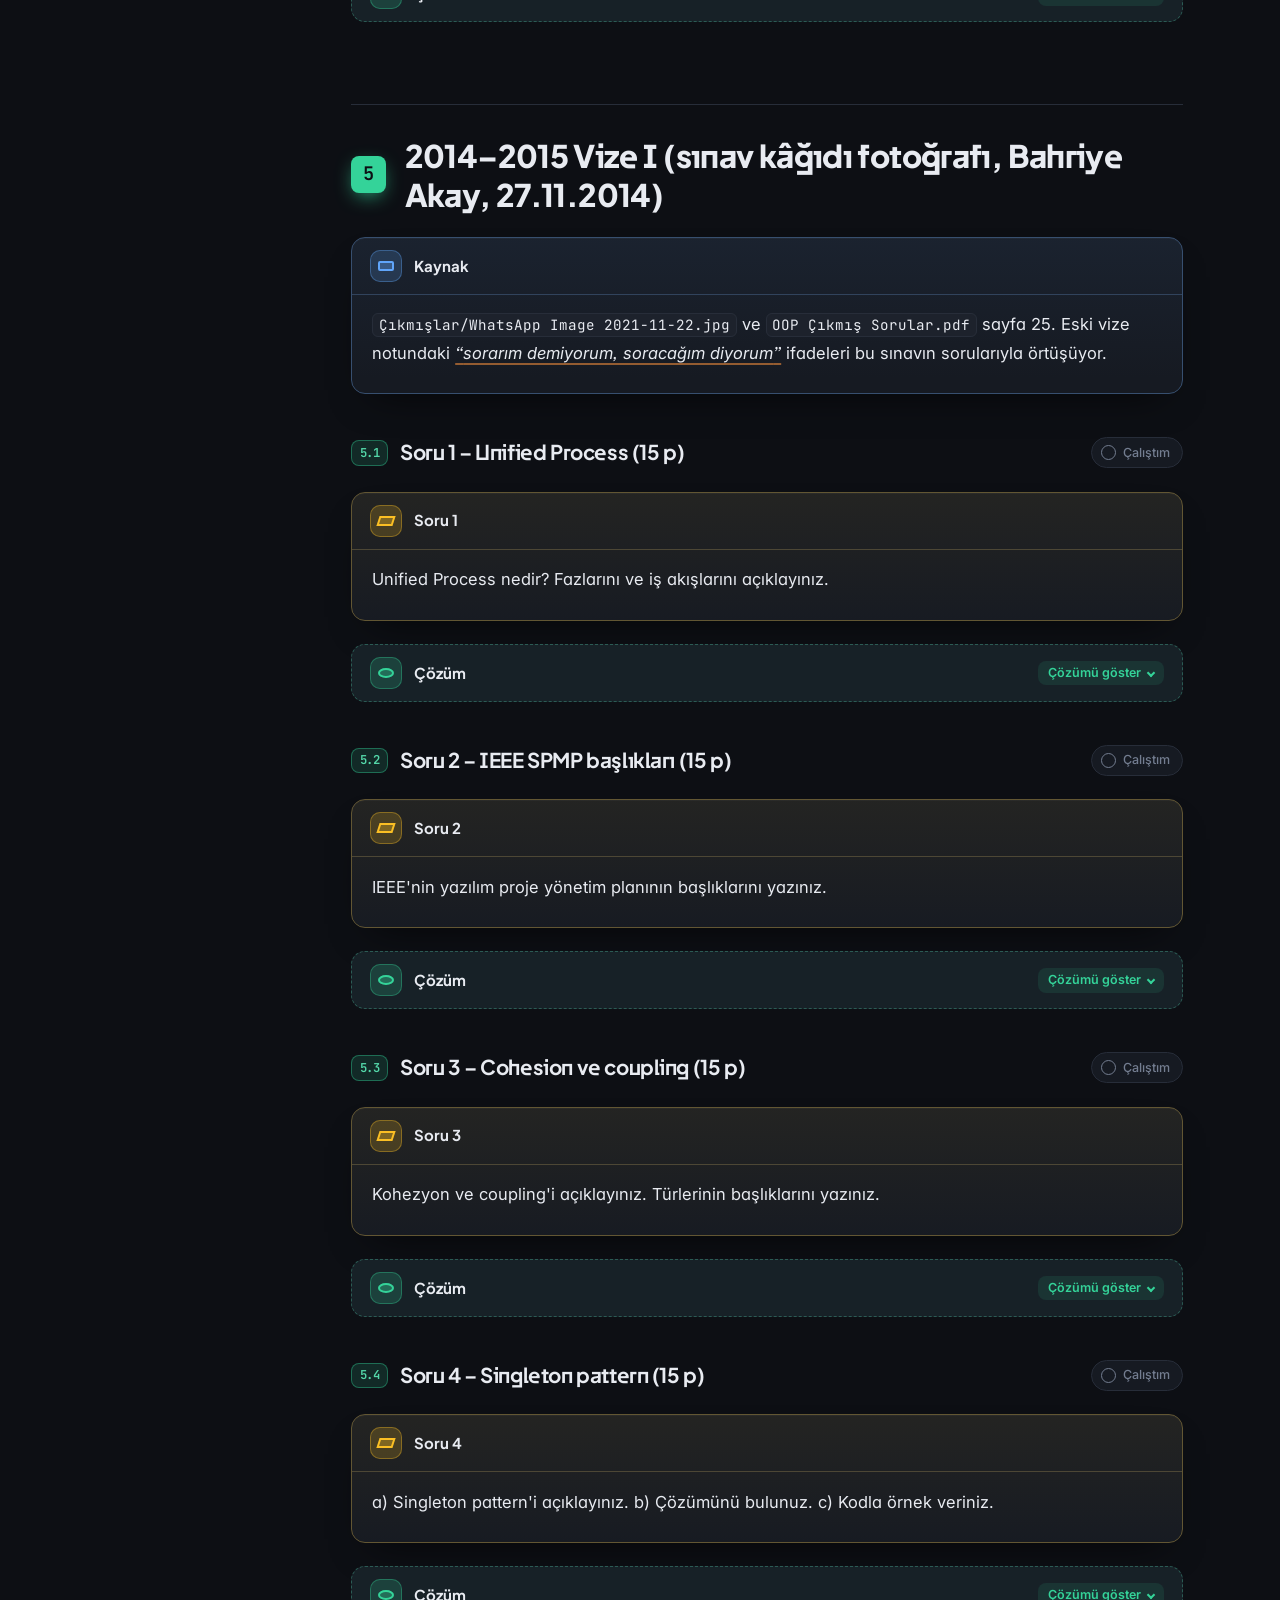
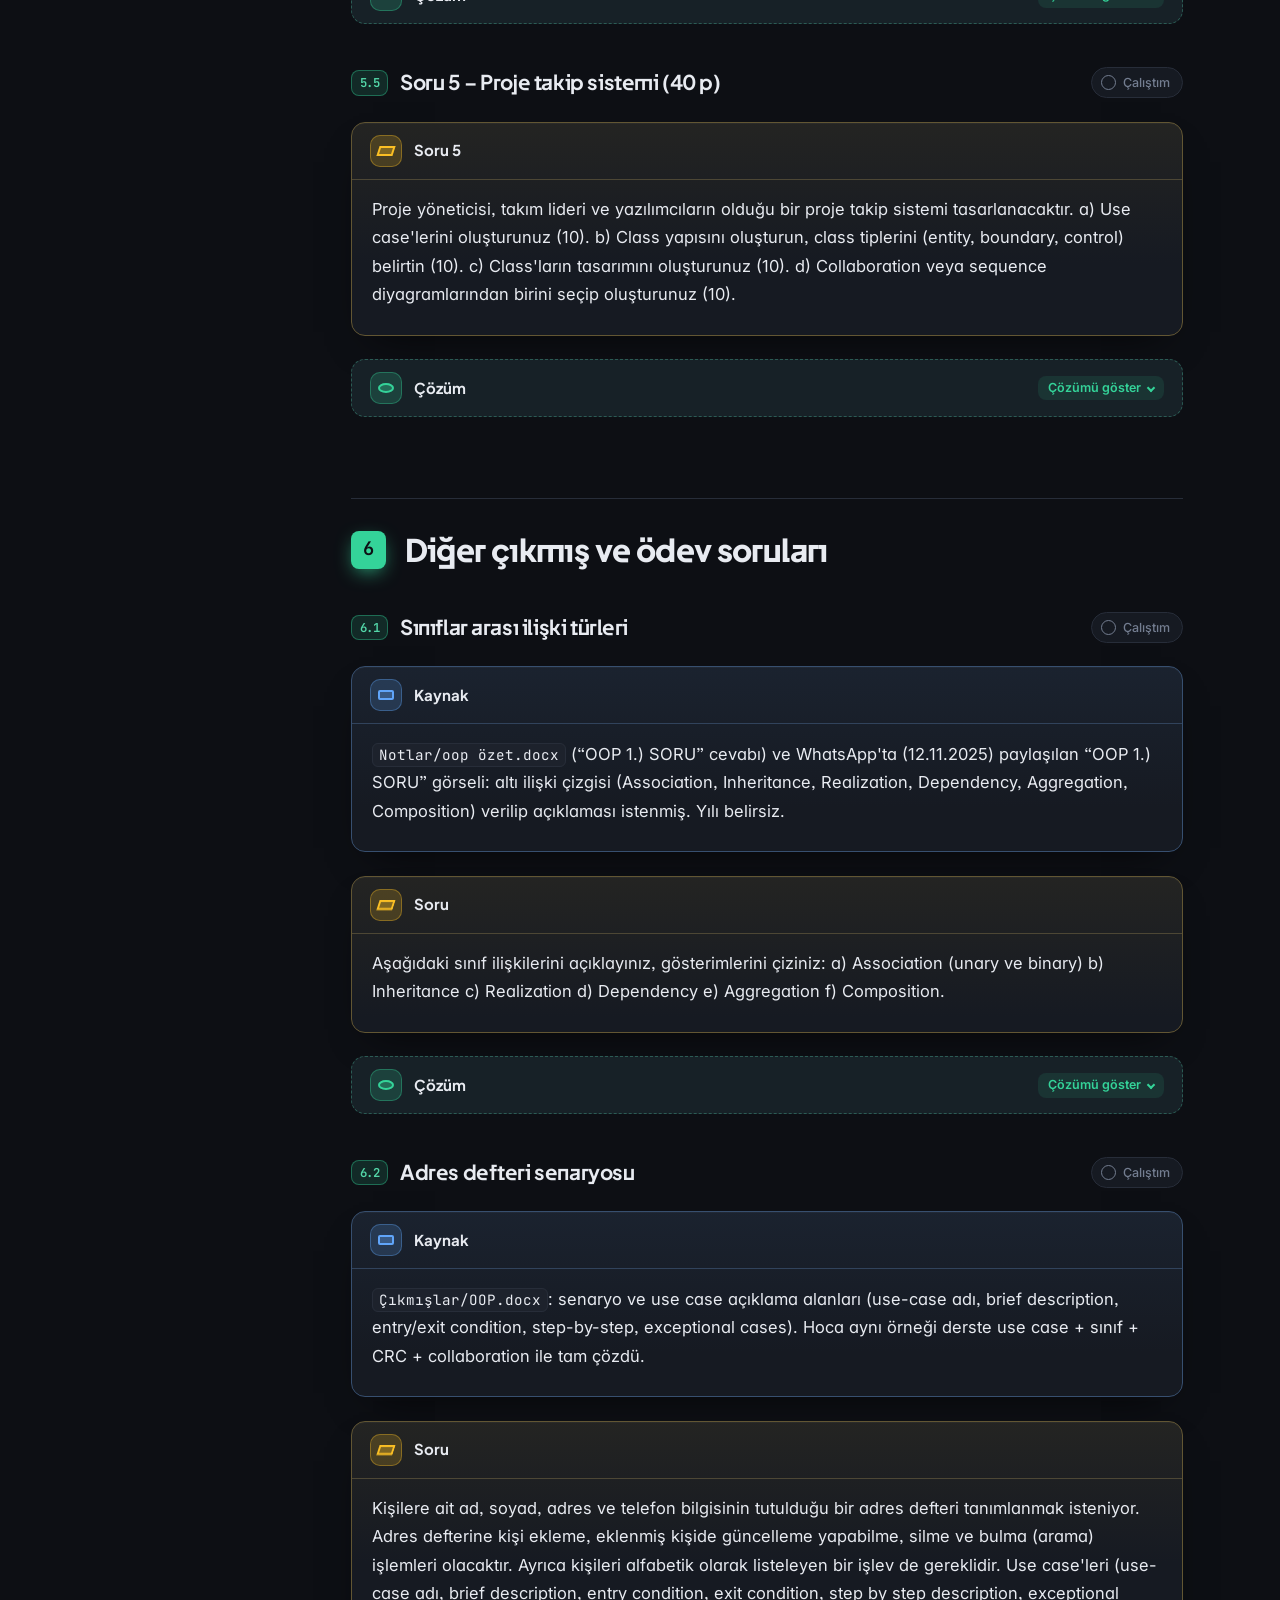
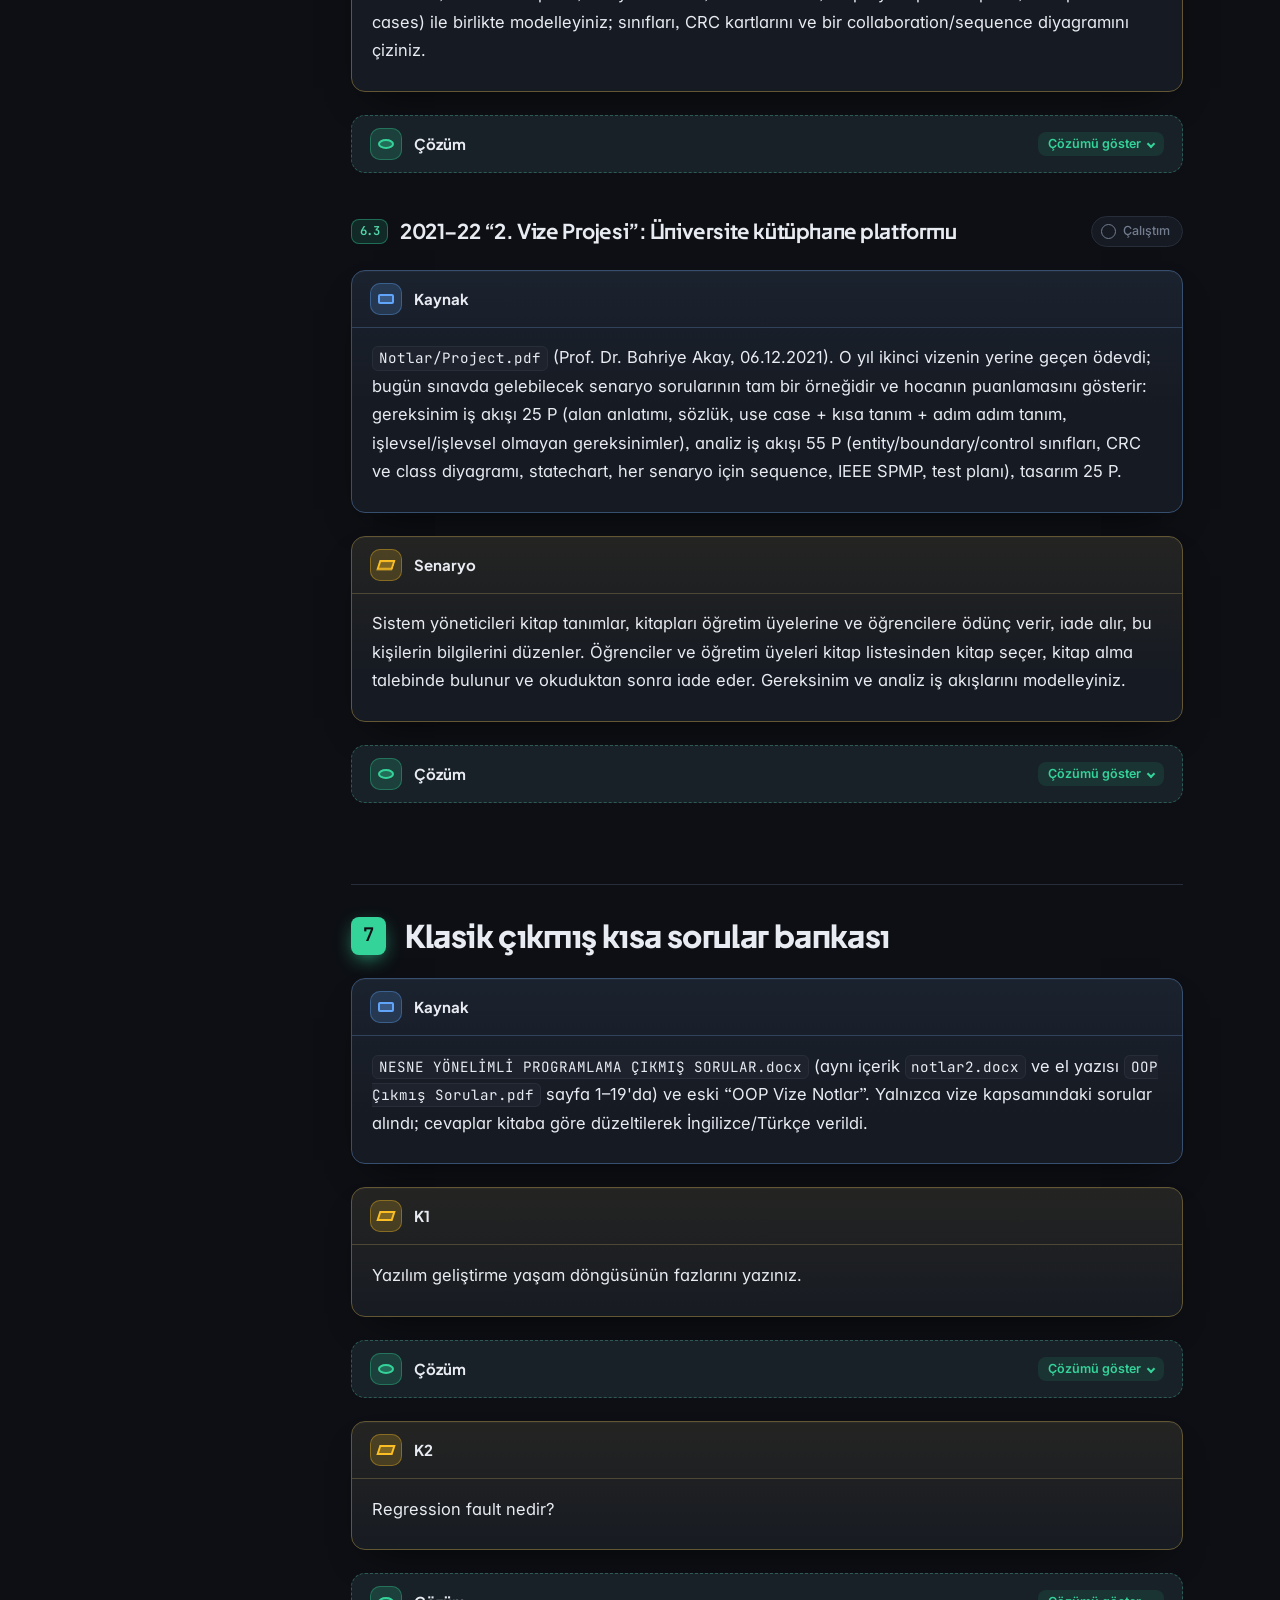
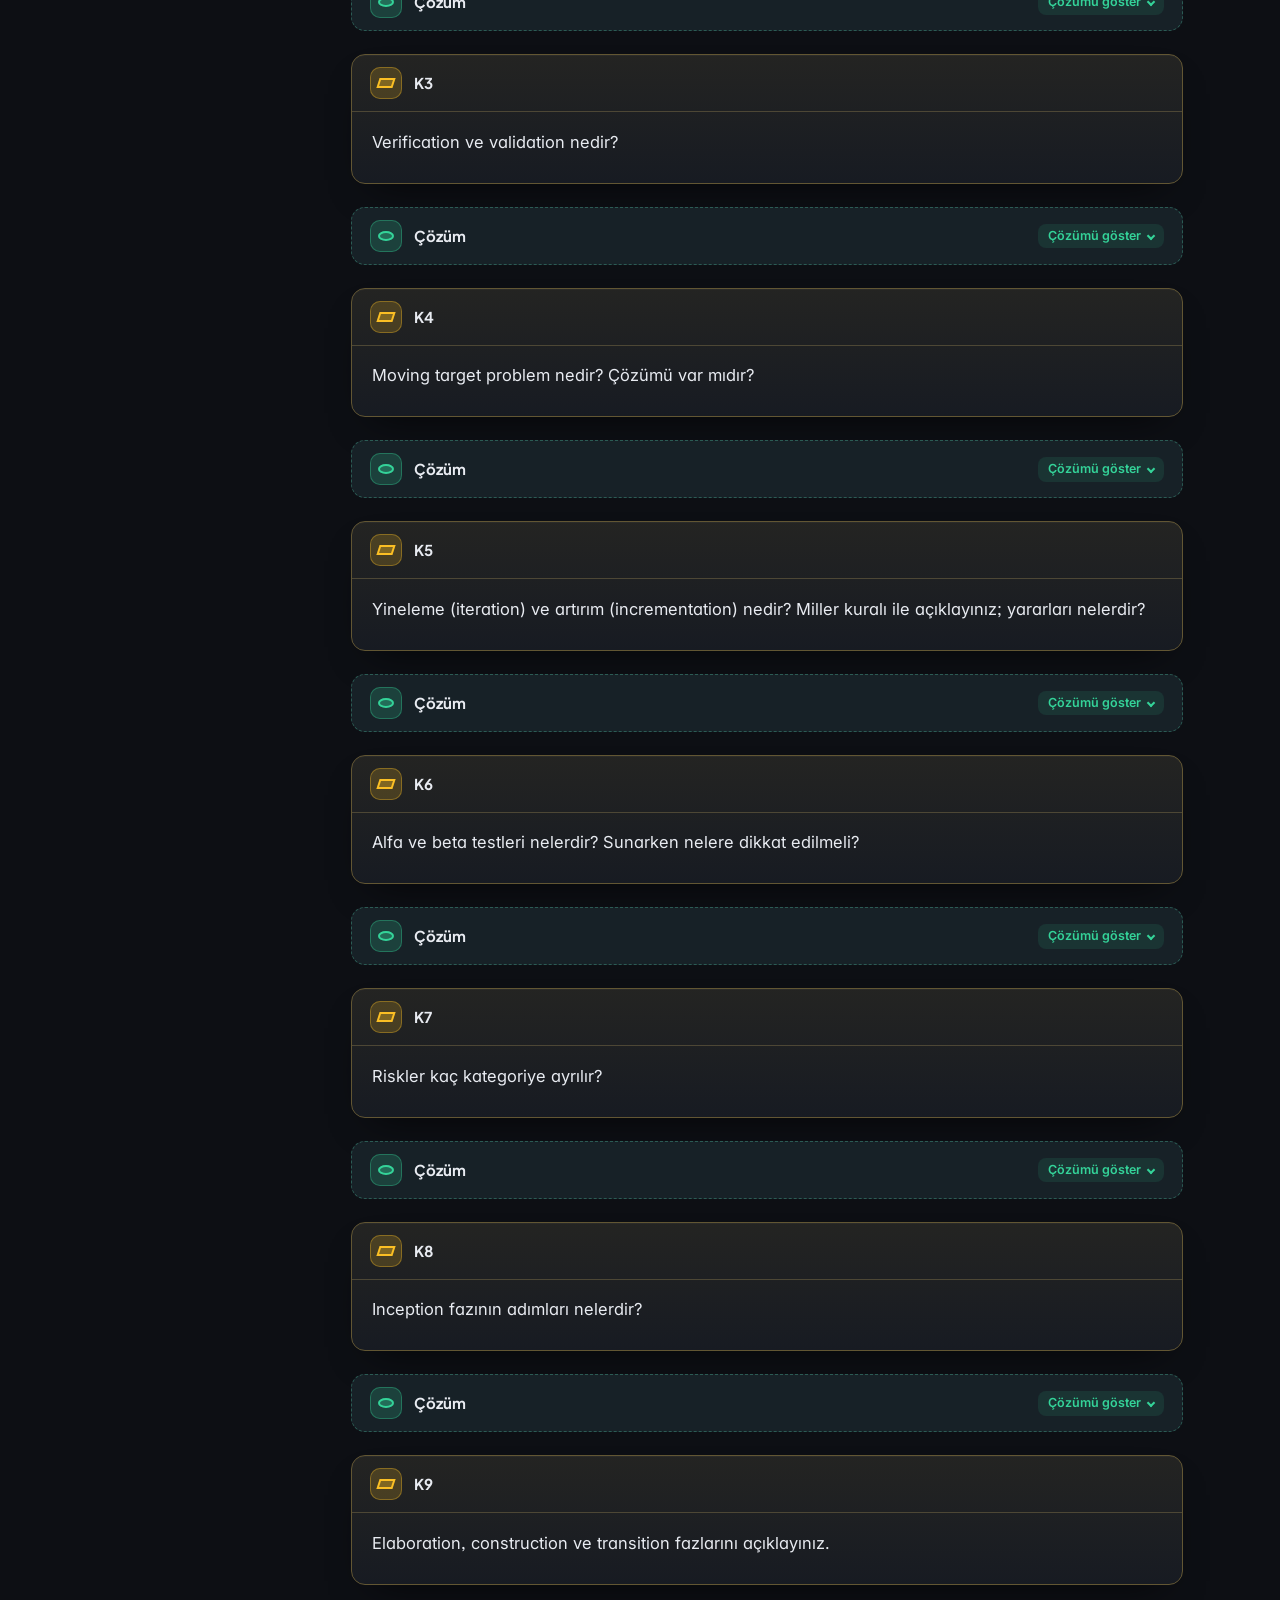
==== commit 523d3fff: "Çıkmış sorulara Türkçe seçeneği: EN | TR düğmesi ve Türkçe PDF İngilizce cevapların (stable intermed" ====
--- a/html/cikmis-sorular.html
+++ b/html/cikmis-sorular.html
@@ -4,10 +4,10 @@
 <meta charset="utf-8">
 <meta name="viewport" content="width=device-width, initial-scale=1">
 <title>Çıkmış Vize Soruları ve Ayrıntılı Çözümleri | OOP Vize</title>
-<script>var t='dark';try{t=localStorage.getItem('oop:theme')||'dark';}catch(e){}document.documentElement.dataset.theme=t;</script>
+<script>var t='dark',l='en';try{t=localStorage.getItem('oop:theme')||'dark';l=localStorage.getItem('oop:lang')||'en';}catch(e){}document.documentElement.dataset.theme=t;document.documentElement.dataset.lang=l;</script>
 <link rel="preconnect" href="https://fonts.googleapis.com"><link rel="preconnect" href="https://fonts.gstatic.com" crossorigin><link href="https://fonts.googleapis.com/css2?family=Inter:ital,opsz,wght@0,14..32,400;0,14..32,500;0,14..32,600;0,14..32,700;1,14..32,400&family=Plus+Jakarta+Sans:wght@600;700;800&family=JetBrains+Mono:wght@400;500;600&display=swap" rel="stylesheet">
 <link rel="stylesheet" href="assets/katex/katex.min.css">
-<link rel="stylesheet" href="assets/style.css?v=c7d51c53">
+<link rel="stylesheet" href="assets/style.css?v=c96837e0">
 
 </head>
 <body class="doc g-sinav" data-page="cikmis-sorular" data-group="sinav" data-unit="h3" data-title="Çıkmış sorular ve çözümler" style="--accent:#34D399">
@@ -18,6 +18,7 @@
   <span class="crumb">Çıkmış sorular ve çözümler</span>
   <div class="tb-actions">
     <button class="tb-btn sbtn" id="searchBtn" type="button"><span class="ic ic-search"></span><span class="lbl">Ara</span><kbd>Ctrl K</kbd></button>
+    <button class="tb-btn lang-btn" id="langBtn" type="button" title="Çözümlerin dilini değiştir"><span data-l="en">EN</span><span data-l="tr">TR</span></button>
     <button class="tb-btn" id="quizBtn" type="button" title="Bütün çözümleri aç veya kapat"><span class="ic ic-eye"></span><span class="lbl">Çözümleri göster</span></button>
     <button class="tb-btn" id="themeBtn" type="button" aria-label="Tema değiştir"><span class="ic ic-theme"></span></button>
   </div>
@@ -39,18 +40,20 @@
       <ul class="chips"><li>8 bölüm</li><li>6 diyagram</li><li>57 soru</li><li>13 kod bloğu</li></ul>
     </header>
     <article class="prose">
-<section class="box box-bilgi"><div class="box-h"><i class="shape s-islem"></i><span class="bt">Bu dosya hakkında</span></div><div class="box-b"><ul class="l"><li>Klasördeki bütün kaynaklarda bulunan <strong>vize</strong> sorularını içerir. Kaynak ve güvenilirlik her sınavın başında belirtilmiştir: <em>kâğıt fotoğrafı</em>, <em>docx/md</em>, <em>öğrenci aktarımı</em>. Final soruları (design pattern, SOLID kodlama) vize kapsamında olmadığı için alınmadı; yalnızca vize konularıyla örtüşenler alıştırmalarda kullanıldı.</li><li>Vize kapsamı: <strong>Chapter 1, 2, 3, 7, 11, 13</strong> ve UML sunumu (WhatsApp: <q class="alinti">1 2 3 7 11 13. üniteleri işledi hepsinden sorumluyuz</q>). Hafta 8 videosu klasörde yok; Hafta 9'un son iki parçası (UML) hocanın <q class="alinti">sınavımız bugünkü konulara kadar</q> dediği kısımdır ve dahildir. Hafta 10'dan sonrası (C# uygulamaları) final konusudur.</li><li>Sınav biçimi: <strong>4–5 klasik soru</strong>, ezbere ve çizime dayalı (ISO tablosu, stable intermediate forms, cohesion/coupling kodu, use case / class / sequence diyagramı). Cevaplar İngilizce terimlerle yazılmalı.</li><li>Konu dağılımı ve tahmin: <code class="tt">03_Soru_Analizi.pdf</code>.</li></ul></div></section>
+<section class="box box-bilgi"><div class="box-h"><i class="shape s-islem"></i><span class="bt">Bu dosya hakkında</span></div><div class="box-b"><ul class="l"><li>Klasördeki bütün kaynaklarda bulunan <strong>vize</strong> sorularını içerir. Kaynak ve güvenilirlik her sınavın başında belirtilmiştir: <em>kâğıt fotoğrafı</em>, <em>docx/md</em>, <em>öğrenci aktarımı</em>. Final soruları (design pattern, SOLID kodlama) vize kapsamında olmadığı için alınmadı; yalnızca vize konularıyla örtüşenler alıştırmalarda kullanıldı.</li><li>Vize kapsamı: <strong>Chapter 1, 2, 3, 7, 11, 13</strong> ve UML sunumu (WhatsApp: <q class="alinti">1 2 3 7 11 13. üniteleri işledi hepsinden sorumluyuz</q>). Hafta 8 videosu klasörde yok; Hafta 9'un son iki parçası (UML) hocanın <q class="alinti">sınavımız bugünkü konulara kadar</q> dediği kısımdır ve dahildir. Hafta 10'dan sonrası (C# uygulamaları) final konusudur.</li><li>Sınav biçimi: <strong>4–5 klasik soru</strong>, ezbere ve çizime dayalı (ISO tablosu, stable intermediate forms, cohesion/coupling kodu, use case / class / sequence diyagramı). Cevaplar İngilizce terimlerle yazılmalı.</li><li><strong>Dil:</strong> <span class="lang-en">Cevaplar sınavda yazılacağı gibi <strong>İngilizce</strong> verildi. Türkçeleri için sitede sağ üstteki <strong>EN | TR</strong> düğmesini kullan ya da <code class="tt">02_Cikmis_Sorular_TR.pdf</code> dosyasını aç.</span><span class="lang-tr" lang="tr">Bu sürümde İngilizce cevapların <strong>Türkçe</strong> karşılıkları verildi. Türkçe yalnızca anlamak için; sınavda cevapları ve terimleri <strong>İngilizce</strong> yazın. İngilizce sürüm: <code class="tt">02_Cikmis_Sorular.pdf</code> (sitede <strong>EN | TR</strong> düğmesi).</span></li><li>Konu dağılımı ve tahmin: <code class="tt">03_Soru_Analizi.pdf</code>.</li></ul></div></section>
 <h2 id="2025-2026-guz-vizesi-ogrenci-aktarimi-5-soru" class="h"><span class="num">1</span><span class="ht">2025–2026 Güz Vizesi (öğrenci aktarımı, 5 soru)</span></h2>
 <section class="box box-bilgi"><div class="box-h"><i class="shape s-islem"></i><span class="bt">Kaynak</span></div><div class="box-b"><p>Soru metni yok; WhatsApp grubundaki aktarımlardan derlendi: <q class="alinti">1. Stable intermediate forms 2. ISO maddeleri 3. cohesion coupling çeşitleri ve düzeltilmesi 4. rent a car otomasyonu okların çeşitleri (aggregation, composition, inheritance vs) ve işlevleri 5. Otomasyonun sequence diyagramı.</q> Puanlar: <q class="alinti">İlk soru 18 puan, ana başlıklar 1'er puan, her alt başlık 0.5 puan</q> (ISO sorusu), <q class="alinti">son soru sequence diyagramı 24 puanmış</q>. Cohesion sorusundaki kod: <code class="tt">public void kdvekle_indirimuygula(int indirimOrani)</code>: indirim oranına göre toplam tutardan indirim düşüyor, sonra KDV ekliyor; öğrencilerin hatırladığı ikinci kodda <code class="tt">faiz = faizOrani / 100</code> vardı ve “tüm işlemler aynı class'ta” yapılıyordu. Aşağıdaki kodlar bu aktarımlara göre <strong>yeniden kurulmuştur</strong>.</p></div></section>
 <h3 id="soru-1-iso-iec-25010-18-puan" class="h"><span class="num">1.1</span><span class="ht">Soru 1 – ISO/IEC 25010 (18 puan)</span></h3>
 <section class="box box-soru" id="soru-1"><div class="box-h"><i class="shape s-giris"></i><span class="bt">Soru 1</span></div><div class="box-b"><p>ISO/IEC 25010 yazılım ürün kalitesi modelinin karakteristiklerini ve alt karakteristiklerini yazınız.</p></div></section>
 <details class="box box-cozum"><summary class="box-h"><i class="shape s-basla"></i><span class="bt">Çözüm</span><span class="tog" aria-hidden="true"></span></summary><div class="box-b"><p>Ana başlık 1 puan, alt başlık 0,5 puan: 9 ana başlığın her birinden en az <strong>iki</strong> alt başlık yazılırsa tam puan. Güvenli olmak için hepsini yazın.</p>
-<div class="center"><div class="tbl-wrap"><table class="tbl"><thead><tr><th>Characteristic</th><th>Sub-characteristics</th></tr></thead><tbody><tr><td>Functional Suitability</td><td>functional completeness, functional correctness, functional appropriateness</td></tr><tr><td>Performance Efficiency</td><td>time behaviour, resource utilization, capacity</td></tr><tr><td>Compatibility</td><td>co-existence, interoperability</td></tr><tr><td>Interaction Capability</td><td>appropriateness recognizability, learnability, operability, user error protection, user engagement, inclusivity, user assistance, self-descriptiveness</td></tr><tr><td>Reliability</td><td>faultlessness, availability, fault tolerance, recoverability</td></tr><tr><td>Security</td><td>confidentiality, integrity, non-repudiation, accountability, authenticity, resistance</td></tr><tr><td>Maintainability</td><td>modularity, reusability, analysability, modifiability, testability</td></tr><tr><td>Flexibility</td><td>adaptability, scalability, installability, replaceability</td></tr><tr><td>Safety</td><td>operational constraint, risk identification, fail safe, hazard warning, safe integration</td></tr></tbody></table></div></div>
-<p>Açıklama istenmedi (hoca: “açıklamadan ziyade maddeler”). 2011 sürümünü bilen biri <em>Usability</em> ve <em>Portability</em> yazarsa yine puan alabilir, ama hoca 2023 tablosunu kullanıyor.</p></div></details>
+<div class="center"><div class="tbl-wrap"><table class="tbl"><thead><tr><th><span class="lang-en">Characteristic</span><span class="lang-tr" lang="tr">Karakteristik</span></th><th><span class="lang-en">Sub-characteristics</span><span class="lang-tr" lang="tr">Alt karakteristikler</span></th></tr></thead><tbody><tr><td><span class="lang-en">Functional Suitability</span><span class="lang-tr" lang="tr">Functional Suitability<br>(İşlevsel uygunluk)</span></td><td><span class="lang-en">functional completeness, functional correctness, functional appropriateness</span><span class="lang-tr" lang="tr">functional completeness, functional correctness, functional appropriateness<br><em>(işlevsel tamlık, işlevsel doğruluk, işlevsel yerindelik)</em></span></td></tr><tr><td><span class="lang-en">Performance Efficiency</span><span class="lang-tr" lang="tr">Performance Efficiency<br>(Performans verimliliği)</span></td><td><span class="lang-en">time behaviour, resource utilization, capacity</span><span class="lang-tr" lang="tr">time behaviour, resource utilization, capacity<br><em>(zaman davranışı, kaynak kullanımı, kapasite)</em></span></td></tr><tr><td><span class="lang-en">Compatibility</span><span class="lang-tr" lang="tr">Compatibility<br>(Uyumluluk)</span></td><td><span class="lang-en">co-existence, interoperability</span><span class="lang-tr" lang="tr">co-existence, interoperability<br><em>(birlikte var olabilme, birlikte çalışabilirlik)</em></span></td></tr><tr><td><span class="lang-en">Interaction Capability</span><span class="lang-tr" lang="tr">Interaction Capability<br>(Etkileşim yeteneği)</span></td><td><span class="lang-en">appropriateness recognizability, learnability, operability, user error protection, user engagement, inclusivity, user assistance, self-descriptiveness</span><span class="lang-tr" lang="tr">appropriateness recognizability, learnability, operability, user error protection, user engagement, inclusivity, user assistance, self-descriptiveness<br><em>(uygunluğun tanınabilirliği, öğrenilebilirlik, çalıştırılabilirlik, kullanıcı hatasından koruma, kullanıcı katılımı, kapsayıcılık, kullanıcıya yardım, kendini açıklayabilirlik)</em></span></td></tr><tr><td><span class="lang-en">Reliability</span><span class="lang-tr" lang="tr">Reliability<br>(Güvenilirlik)</span></td><td><span class="lang-en">faultlessness, availability, fault tolerance, recoverability</span><span class="lang-tr" lang="tr">faultlessness, availability, fault tolerance, recoverability<br><em>(hatasızlık, erişilebilirlik (hazır bulunma), hata toleransı, kurtarılabilirlik)</em></span></td></tr><tr><td><span class="lang-en">Security</span><span class="lang-tr" lang="tr">Security<br>(Güvenlik)</span></td><td><span class="lang-en">confidentiality, integrity, non-repudiation, accountability, authenticity, resistance</span><span class="lang-tr" lang="tr">confidentiality, integrity, non-repudiation, accountability, authenticity, resistance<br><em>(gizlilik, bütünlük, inkâr edilemezlik, hesap verebilirlik, kimlik doğruluğu, saldırıya direnç)</em></span></td></tr><tr><td><span class="lang-en">Maintainability</span><span class="lang-tr" lang="tr">Maintainability<br>(Bakım yapılabilirlik)</span></td><td><span class="lang-en">modularity, reusability, analysability, modifiability, testability</span><span class="lang-tr" lang="tr">modularity, reusability, analysability, modifiability, testability<br><em>(modülerlik, yeniden kullanılabilirlik, analiz edilebilirlik, değiştirilebilirlik, test edilebilirlik)</em></span></td></tr><tr><td><span class="lang-en">Flexibility</span><span class="lang-tr" lang="tr">Flexibility<br>(Esneklik)</span></td><td><span class="lang-en">adaptability, scalability, installability, replaceability</span><span class="lang-tr" lang="tr">adaptability, scalability, installability, replaceability<br><em>(uyarlanabilirlik, ölçeklenebilirlik, kurulabilirlik, yer değiştirebilirlik)</em></span></td></tr><tr><td><span class="lang-en">Safety</span><span class="lang-tr" lang="tr">Safety<br>(Emniyet)</span></td><td><span class="lang-en">operational constraint, risk identification, fail safe, hazard warning, safe integration</span><span class="lang-tr" lang="tr">operational constraint, risk identification, fail safe, hazard warning, safe integration<br><em>(operasyonel kısıt, risk tanımlama, arızada güvenli duruma geçme, tehlike uyarısı, güvenli bütünleşme)</em></span></td></tr></tbody></table></div></div>
+<p><span class="lang-en"></span><span class="lang-tr" lang="tr">Türkçe karşılıklar yalnızca anlamak içindir; sınavda maddeleri <strong>İngilizce</strong> yazın.</span>Açıklama istenmedi (hoca: “açıklamadan ziyade maddeler”). 2011 sürümünü bilen biri <em>Usability</em> ve <em>Portability</em> yazarsa yine puan alabilir, ama hoca 2023 tablosunu kullanıyor.</p></div></details>
 <h3 id="soru-2-stable-intermediate-forms" class="h"><span class="num">1.2</span><span class="ht">Soru 2 – Stable Intermediate Forms</span></h3>
 <section class="box box-soru" id="soru-2"><div class="box-h"><i class="shape s-giris"></i><span class="bt">Soru 2</span></div><div class="box-b"><p>Stable intermediate forms nelerdir? Açıklayınız.</p></div></section>
-<details class="box box-cozum"><summary class="box-h"><i class="shape s-basla"></i><span class="bt">Çözüm</span><span class="tog" aria-hidden="true"></span></summary><div class="box-b"><p><em>Complex systems evolve much faster and more safely if they pass through stable intermediate forms. At every step we have a stable, working form; if a change fails we return to the last stable form instead of starting again. This minimizes the effects of the moving target problem and of inevitable mistakes. Three ways:</em></p>
-<ol class="l"><li><strong>Three points of contact:</strong> <em>Like a climber who keeps three limbs fixed and moves only one, we change only one thing at a time and keep everything else stable. When the change is tested and stable, we change the next thing. If the change has a negative effect, it is easy to go back, and we know which change caused the problem.</em></li><li><strong>Copy before release:</strong> <em>Before a new version is released (before the change goes live), a copy/backup of the current stable version is taken, so that we can roll back if the new version fails (baselines, version control).</em></li><li><strong>Iterative and incremental software development:</strong> <em>The product is built in increments (mini projects) and the workflows are iterated in each increment. At the end of each increment there is a working but incomplete product, i.e. a stable intermediate form. We start with the most important core (stepwise refinement, Miller's law) and grow it like a snowball (snowball effect); risks are reduced and the product evolves with new information.</em></li></ol></div></details>
+<details class="box box-cozum"><summary class="box-h"><i class="shape s-basla"></i><span class="bt">Çözüm</span><span class="tog" aria-hidden="true"></span></summary><div class="box-b"><div class="lang-en"><p><em>Complex systems evolve much faster and more safely if they pass through stable intermediate forms. At every step we have a stable, working form; if a change fails we return to the last stable form instead of starting again. This minimizes the effects of the moving target problem and of inevitable mistakes. Three ways:</em></p>
+<ol class="l"><li><strong>Three points of contact:</strong> <em>Like a climber who keeps three limbs fixed and moves only one, we change only one thing at a time and keep everything else stable. When the change is tested and stable, we change the next thing. If the change has a negative effect, it is easy to go back, and we know which change caused the problem.</em></li><li><strong>Copy before release:</strong> <em>Before a new version is released (before the change goes live), a copy/backup of the current stable version is taken, so that we can roll back if the new version fails (baselines, version control).</em></li><li><strong>Iterative and incremental software development:</strong> <em>The product is built in increments (mini projects) and the workflows are iterated in each increment. At the end of each increment there is a working but incomplete product, i.e. a stable intermediate form. We start with the most important core (stepwise refinement, Miller's law) and grow it like a snowball (snowball effect); risks are reduced and the product evolves with new information.</em></li></ol></div>
+<div class="lang-tr" lang="tr"><p><em>Karmaşık sistemler, kararlı ara formlardan (stable intermediate forms) geçerek gelişirlerse çok daha hızlı ve güvenli gelişir. Her adımda kararlı, çalışan bir form vardır; bir değişiklik başarısız olursa her şeye baştan başlamak yerine son kararlı forma geri dönülür. Bu, moving target probleminin ve kaçınılmaz hataların etkisini azaltır. Üç yolu vardır:</em></p>
+<ol class="l"><li><strong>Three points of contact (üç temas noktası):</strong> <em>Üç uzvunu sabit tutup yalnızca birini hareket ettiren bir tırmanıcı gibi, aynı anda yalnızca tek bir şeyi değiştirir, diğer her şeyi sabit tutarız. Değişiklik test edilip kararlı hâle gelince sıradakini değiştiririz. Değişiklik olumsuz sonuç verirse geri dönmek kolaydır ve sorunun hangi değişiklikten çıktığını biliriz.</em></li><li><strong>Copy before release (yayından önce kopyala):</strong> <em>Yeni bir sürüm yayımlanmadan (değişiklik canlıya alınmadan) önce mevcut kararlı sürümün kopyası/yedeği alınır; yeni sürüm başarısız olursa kararlı kopyaya geri dönülür (baseline, sürüm kontrolü).</em></li><li><strong>Iterative and incremental software development (yinelemeli ve artırımlı geliştirme):</strong> <em>Ürün artırımlar (mini projeler) hâlinde geliştirilir ve her artırımda iş akışları yinelenir. Her artırımın sonunda çalışan ama eksik bir ürün, yani kararlı bir ara form vardır. En önemli çekirdekten başlanır (stepwise refinement, Miller yasası) ve ürün kartopu gibi büyütülür (snowball effect); riskler azalır, ürün yeni bilgilerle evrilir.</em></li></ol></div></div></details>
 <h3 id="soru-3-cohesion-coupling-turu-ve-duzeltilmesi" class="h"><span class="num">1.3</span><span class="ht">Soru 3 – Cohesion / coupling türü ve düzeltilmesi</span></h3>
 <section class="box box-soru" id="soru-3"><div class="box-h"><i class="shape s-giris"></i><span class="bt">Soru 3 (yeniden kurulmuş kod)</span></div><div class="box-b"><p>Aşağıdaki modüllerin cohesion türlerini, modüller arasındaki coupling türünü bulunuz ve kodu daha iyi cohesion ve coupling'e sahip olacak şekilde yeniden yazınız.</p>
 <div class="code"><pre><code><span class="k-k">class</span> Banka
@@ -69,7 +72,7 @@
         LogDosyasiniAc();
     }
 }</code></pre></div></div></section>
-<details class="box box-cozum"><summary class="box-h"><i class="shape s-basla"></i><span class="bt">Çözüm</span><span class="tog" aria-hidden="true"></span></summary><div class="box-b"><p><strong>a) <code class="tt">kdvekle_indirimuygula</code>: communicational cohesion.</strong> <em>The method performs two actions (applying the discount and adding VAT). They are related by the procedure of the product (first discount, then VAT) and both operate on the same data (toplamTutar), so it has communicational cohesion.</em> Öğrenciler procedural, logical, temporal da yazdı; “aynı veri” ölçütü communicational'a götürür. Gerekçeyi yazmak puanı kurtarır.</p>
+<details class="box box-cozum"><summary class="box-h"><i class="shape s-basla"></i><span class="bt">Çözüm</span><span class="tog" aria-hidden="true"></span></summary><div class="box-b"><p><strong>a) <code class="tt">kdvekle_indirimuygula</code>: communicational cohesion.</strong> <span class="lang-en"><em>The method performs two actions (applying the discount and adding VAT). They are related by the procedure of the product (first discount, then VAT) and both operate on the same data (toplamTutar), so it has communicational cohesion.</em></span><span class="lang-tr" lang="tr"><em>Metot iki eylem yapıyor (indirim uygulama ve KDV ekleme). Bu eylemler ürünün prosedürüyle ilişkili (önce indirim, sonra KDV) ve ikisi de aynı veri (toplamTutar) üzerinde çalışıyor; bu yüzden communicational cohesion'a sahiptir.</em></span> Öğrenciler procedural, logical, temporal da yazdı; “aynı veri” ölçütü communicational'a götürür. Gerekçeyi yazmak puanı kurtarır.</p>
 <p><strong>b) <code class="tt">Islemler</code>: coincidental cohesion.</strong> Faiz hesaplama, karşılama mesajı yazdırma ve log dosyası açma birbiriyle ilgisiz işlerdir; aynı metotta olmaları tesadüftür. (Hepsi oturum başlangıcında art arda yapılıyorsa <em>temporal</em> demek de savunulabilir; hoca benzer örnekte “coincidental ya da temporal” dedi.)</p>
 <p><strong>c) Coupling:</strong></p>
 <ul class="l"><li><code class="tt">toplamTutar</code> <code class="tt">public static</code>: bu alanı yazan her modül ile <code class="tt">kdvekle_indirimuygula</code> arasında <strong>common coupling</strong> vardır.</li><li><code class="tt">Islemler</code>'e bütün <code class="tt">Musteri</code> nesnesi gönderiliyor ama sadece <code class="tt">Ad</code> ve <code class="tt">Bakiye</code> kullanılıyor <span class="katex"><span class="katex-html" aria-hidden="true"><span class="base"><span class="strut" style="height:0.3669em;"></span><span class="mrel">⇒</span></span></span></span> çağıran ile <code class="tt">Islemler</code> arasında <strong>stamp coupling</strong>.</li></ul>
@@ -94,12 +97,12 @@
 
 <span class="k-k">class</span> Ekran   { <span class="k-k">public</span> <span class="k-k">void</span> Karsila(<span class="k-k">string</span> ad) { Console.WriteLine(<span class="k-s">"Hos geldiniz "</span> + ad); } }
 <span class="k-k">class</span> Logger  { <span class="k-k">public</span> <span class="k-k">void</span> DosyayiAc() { /* ... */ } }</code></pre></div>
-<p><em>After refactoring each method has functional cohesion, each class has informational cohesion, and all modules are data coupled (only simple data is passed, no global data).</em></p></div></details>
+<p><span class="lang-en"><em>After refactoring each method has functional cohesion, each class has informational cohesion, and all modules are data coupled (only simple data is passed, no global data).</em></span><span class="lang-tr" lang="tr"><em>Yeniden düzenlemeden sonra her metot functional cohesion'a, her sınıf informational cohesion'a sahiptir ve bütün modüller data coupled'dır (yalnızca basit veri gönderilir, global veri yoktur).</em></span></p></div></details>
 <h3 id="soru-4-rent-a-car-otomasyonu-sinif-iliskileri" class="h"><span class="num">1.4</span><span class="ht">Soru 4 – Rent a car otomasyonu: sınıf ilişkileri</span></h3>
 <section class="box box-soru" id="soru-4"><div class="box-h"><i class="shape s-giris"></i><span class="bt">Soru 4 (senaryo öğrenci aktarımından)</span></div><div class="box-b"><p>Bir araç kiralama (rent a car) firmasının otomasyonu için sınıf diyagramı veriliyor/isteniyor. Diyagramdaki okların türlerini (association, aggregation, composition, inheritance, realization, dependency) ve senaryodaki sınıflar açısından işlevlerini açıklayınız.</p></div></section>
 <details class="box box-cozum"><summary class="box-h"><i class="shape s-basla"></i><span class="bt">Çözüm</span><span class="tog" aria-hidden="true"></span></summary><div class="box-b"><p>Sınav kâğıdındaki diyagram elimizde yok; aşağıdaki diyagram aynı senaryo için bütün ilişki türlerini içerecek şekilde kurulmuştur. Cevapta her ok için <strong>tür + iki sınıf açısından anlam + çokluk</strong> yazılmalıdır.</p>
 <div class="center"><figure class="gfx gfx-fig"><button type="button" class="zoom" aria-label="Büyüt"><img src="assets/gfx/g_836905bc9031.svg" width="548" height="335" loading="lazy" alt="Diyagram"></button></figure></div>
-<div class="center"><div class="tbl-wrap"><table class="tbl"><thead><tr><th class="ac">#</th><th>Relation type</th><th>Explanation</th></tr></thead><tbody><tr><td class="ac">1</td><td>Composition</td><td>Firma <span class="katex"><span class="katex-html" aria-hidden="true"><span class="base"><span class="strut" style="height:0.8034em;vertical-align:-0.1111em;"></span><span class="mord amsrm">⧫</span></span></span></span> Şube: bir firmanın bir veya daha fazla şubesi vardır; şubenin yaşam döngüsünü firma kontrol eder, firma kapanırsa şubeler de yok olur; bir şube tek bir firmaya aittir.</td></tr><tr><td class="ac">2</td><td>Aggregation</td><td>Şube <span class="katex"><span class="katex-html" aria-hidden="true"><span class="base"><span class="strut" style="height:0.8034em;vertical-align:-0.1111em;"></span><span class="mord amsrm">◊</span></span></span></span> Araç: şube bir araç topluluğu içerir (0..*); araç şubeden bağımsız yaşar, başka şubeye transfer edilebilir. Elmas <strong>Şube</strong> tarafında.</td></tr><tr><td class="ac">3</td><td>Inheritance</td><td>Otomobil ve Minibüs <em>is-a</em> Araç: plaka, marka, günlük ücret gibi ortak özellikleri Araç'tan miras alırlar. Araç italik <span class="katex"><span class="katex-html" aria-hidden="true"><span class="base"><span class="strut" style="height:0.3669em;"></span><span class="mrel">⇒</span></span></span></span> abstract. Bireysel/Kurumsal Müşteri de Müşteri'den kalıtılır.</td></tr><tr><td class="ac">4</td><td>Binary association</td><td>Müşteri – Kiralama: ikisi birbirinden haberdar; bir müşterinin sıfır veya daha fazla kiralaması olabilir, her kiralama tek müşteriye aittir.</td></tr><tr><td class="ac">5</td><td>Directed association</td><td>Kiralama <span class="katex"><span class="katex-html" aria-hidden="true"><span class="base"><span class="strut" style="height:0.3669em;"></span><span class="mrel">→</span></span></span></span> Araç: kiralama aracın metotlarını çağırır (<code class="tt">musaitMi()</code>, <code class="tt">durumGuncelle()</code>), araç kiralamadan haberdar değil; her kiralama tam bir araca aittir, bir araç zamanla birçok kiralamada yer alır.</td></tr><tr><td class="ac">6</td><td>Composition</td><td>Kiralama <span class="katex"><span class="katex-html" aria-hidden="true"><span class="base"><span class="strut" style="height:0.8034em;vertical-align:-0.1111em;"></span><span class="mord amsrm">⧫</span></span></span></span> Fatura: fatura kiralama tarafından oluşturulur ve kiralama olmadan var olamaz (1–1).</td></tr><tr><td class="ac">7</td><td>Dependency</td><td>KiralamaKontrol - - «use» <span class="katex"><span class="katex-html" aria-hidden="true"><span class="base"><span class="strut" style="height:0.5782em;vertical-align:-0.0391em;"></span><span class="mrel">&gt;</span></span></span></span> IOdeme: kontrol sınıfı ödemeyi geçici olarak kullanır (parametre); ödeme arayüzü değişirse kontrol etkilenir. Aynı şekilde KiralamaKontrol Kiralama'yı kullanır.</td></tr><tr><td class="ac">8</td><td>Realization</td><td>KrediKartiOdeme ve NakitOdeme IOdeme arayüzünü gerçekleştirir (<em>can-do</em>); yeni ödeme türü eklemek mevcut kodu değiştirmez (Open-Closed).</td></tr></tbody></table></div></div>
+<div class="center"><div class="tbl-wrap"><table class="tbl"><thead><tr><th class="ac">#</th><th><span class="lang-en">Relation type</span><span class="lang-tr" lang="tr">İlişki türü</span></th><th><span class="lang-en">Explanation</span><span class="lang-tr" lang="tr">Açıklama</span></th></tr></thead><tbody><tr><td class="ac">1</td><td>Composition</td><td>Firma <span class="katex"><span class="katex-html" aria-hidden="true"><span class="base"><span class="strut" style="height:0.8034em;vertical-align:-0.1111em;"></span><span class="mord amsrm">⧫</span></span></span></span> Şube: bir firmanın bir veya daha fazla şubesi vardır; şubenin yaşam döngüsünü firma kontrol eder, firma kapanırsa şubeler de yok olur; bir şube tek bir firmaya aittir.</td></tr><tr><td class="ac">2</td><td>Aggregation</td><td>Şube <span class="katex"><span class="katex-html" aria-hidden="true"><span class="base"><span class="strut" style="height:0.8034em;vertical-align:-0.1111em;"></span><span class="mord amsrm">◊</span></span></span></span> Araç: şube bir araç topluluğu içerir (0..*); araç şubeden bağımsız yaşar, başka şubeye transfer edilebilir. Elmas <strong>Şube</strong> tarafında.</td></tr><tr><td class="ac">3</td><td>Inheritance</td><td>Otomobil ve Minibüs <em>is-a</em> Araç: plaka, marka, günlük ücret gibi ortak özellikleri Araç'tan miras alırlar. Araç italik <span class="katex"><span class="katex-html" aria-hidden="true"><span class="base"><span class="strut" style="height:0.3669em;"></span><span class="mrel">⇒</span></span></span></span> abstract. Bireysel/Kurumsal Müşteri de Müşteri'den kalıtılır.</td></tr><tr><td class="ac">4</td><td>Binary association</td><td>Müşteri – Kiralama: ikisi birbirinden haberdar; bir müşterinin sıfır veya daha fazla kiralaması olabilir, her kiralama tek müşteriye aittir.</td></tr><tr><td class="ac">5</td><td>Directed association</td><td>Kiralama <span class="katex"><span class="katex-html" aria-hidden="true"><span class="base"><span class="strut" style="height:0.3669em;"></span><span class="mrel">→</span></span></span></span> Araç: kiralama aracın metotlarını çağırır (<code class="tt">musaitMi()</code>, <code class="tt">durumGuncelle()</code>), araç kiralamadan haberdar değil; her kiralama tam bir araca aittir, bir araç zamanla birçok kiralamada yer alır.</td></tr><tr><td class="ac">6</td><td>Composition</td><td>Kiralama <span class="katex"><span class="katex-html" aria-hidden="true"><span class="base"><span class="strut" style="height:0.8034em;vertical-align:-0.1111em;"></span><span class="mord amsrm">⧫</span></span></span></span> Fatura: fatura kiralama tarafından oluşturulur ve kiralama olmadan var olamaz (1–1).</td></tr><tr><td class="ac">7</td><td>Dependency</td><td>KiralamaKontrol - - «use» <span class="katex"><span class="katex-html" aria-hidden="true"><span class="base"><span class="strut" style="height:0.5782em;vertical-align:-0.0391em;"></span><span class="mrel">&gt;</span></span></span></span> IOdeme: kontrol sınıfı ödemeyi geçici olarak kullanır (parametre); ödeme arayüzü değişirse kontrol etkilenir. Aynı şekilde KiralamaKontrol Kiralama'yı kullanır.</td></tr><tr><td class="ac">8</td><td>Realization</td><td>KrediKartiOdeme ve NakitOdeme IOdeme arayüzünü gerçekleştirir (<em>can-do</em>); yeni ödeme türü eklemek mevcut kodu değiştirmez (Open-Closed).</td></tr></tbody></table></div></div>
 <p>Sınıf türleri: Musteri, Arac, Kiralama, Fatura, Sube <strong>entity</strong>; KiralamaKontrol <strong>control</strong>; kiralama ekranı ve fatura çıktısı <strong>boundary</strong> olur.</p></div></details>
 <h3 id="soru-5-rent-a-car-sequence-diyagrami-24-puan" class="h"><span class="num">1.5</span><span class="ht">Soru 5 – Rent a car: sequence diyagramı (24 puan)</span></h3>
 <section class="box box-soru" id="soru-5"><div class="box-h"><i class="shape s-giris"></i><span class="bt">Soru 5</span></div><div class="box-b"><p>Rent a car otomasyonunun “Araç Kirala” senaryosu için sequence diyagramını çiziniz.</p></div></section>
@@ -119,7 +122,8 @@
 <details class="box box-cozum"><summary class="box-h"><i class="shape s-basla"></i><span class="bt">Çözüm</span><span class="tog" aria-hidden="true"></span></summary><div class="box-b"><p>Hocanın çözümü (diyagram ve <em>Delete Product</em> açıklaması) Konu 6, Bölüm 6.7'de çizilmiştir. Özet:</p>
 <ul class="l"><li>Aktörler: <strong>User</strong>, <strong>Admin</strong> (gerekirse ödeme sistemi de insan olmayan aktör).</li><li>User: Login, Register, List Products («include» Search/Filter), View Cart (sepete ekleme dahil), Payment («include» Approve Card).</li><li>Admin: Modify Users, Add Product, Update Product, Delete Product («include» Search/Filter); Cancel ve Timeout «extend» Delete Product.</li></ul>
 <p><strong>Add to Cart</strong> açıklaması (soruda vurgulanan işlem):</p>
-<ul class="l"><li><strong>Brief description:</strong> The user adds a selected product to the shopping cart.</li><li><strong>Actor:</strong> User. <strong>Pre-condition:</strong> The user is logged in and the product is listed. <strong>Post-condition:</strong> The product is in the cart and the cart total is updated.</li><li><strong>Steps:</strong> 1. User searches/lists products. 2. User selects a product and the quantity. 3. System checks the stock. 4. System adds the product to the cart. 5. System shows the updated cart.</li><li><strong>Special cases:</strong> product is out of stock (extend: Out of Stock); quantity exceeds stock; user cancels.</li></ul></div></details>
+<div class="lang-en"><ul class="l"><li><strong>Brief description:</strong> The user adds a selected product to the shopping cart.</li><li><strong>Actor:</strong> User. <strong>Pre-condition:</strong> The user is logged in and the product is listed. <strong>Post-condition:</strong> The product is in the cart and the cart total is updated.</li><li><strong>Steps:</strong> 1. User searches/lists products. 2. User selects a product and the quantity. 3. System checks the stock. 4. System adds the product to the cart. 5. System shows the updated cart.</li><li><strong>Special cases:</strong> product is out of stock (extend: Out of Stock); quantity exceeds stock; user cancels.</li></ul></div>
+<div class="lang-tr" lang="tr"><ul class="l"><li><strong>Brief description (kısa tanım):</strong> Kullanıcı seçtiği ürünü alışveriş sepetine ekler.</li><li><strong>Actor:</strong> User (kullanıcı). <strong>Pre-condition (ön koşul):</strong> Kullanıcı giriş yapmıştır ve ürün listelenmiştir. <strong>Post-condition (son koşul):</strong> Ürün sepettedir ve sepet toplamı güncellenmiştir.</li><li><strong>Steps (adımlar):</strong> 1. Kullanıcı ürünleri arar/listeler. 2. Kullanıcı bir ürün ve adet seçer. 3. Sistem stoğu kontrol eder. 4. Sistem ürünü sepete ekler. 5. Sistem güncellenmiş sepeti gösterir.</li><li><strong>Special cases (özel durumlar):</strong> ürün stokta yok (extend: Out of Stock); istenen adet stoktan fazla; kullanıcı vazgeçer.</li></ul></div></div></details>
 <h3 id="soru-4-cohesion-coupling-tur-ve-daha-iyi-hale-getirme" class="h"><span class="num">2.4</span><span class="ht">Soru 4 – Cohesion/coupling: tür ve daha iyi hâle getirme</span></h3>
 <section class="box box-soru" id="soru-9"><div class="box-h"><i class="shape s-giris"></i><span class="bt">Soru 4 (kod hatırlanmıyor; hocanın derste aynı mantıkla verdiği örnek)</span></div><div class="box-b"><div class="code"><pre><code><span class="k-k">void</span> Yazdir(<span class="k-k">bool</span> isDoc)
 {
@@ -147,11 +151,13 @@
 <section class="box box-bilgi"><div class="box-h"><i class="shape s-islem"></i><span class="bt">Kaynak</span></div><div class="box-b"><p>WhatsApp grubunda (12.11.2025) paylaşılan sınav kâğıdı fotoğrafı: <q class="alinti">1. Aşağıdaki şekilde verilen ilişkilerin tipini ve senaryodaki sınıflar açısından ne anlama geldiğini aşağıdaki tabloya yazınız. (Her biri 5P, Toplam 25 P)</q> Diyagram uml-diagrams.org'daki <em>Library Domain Model</em>'dir. Hoca 2025'te de <q class="alinti">class diyagramı verip aralarındaki ilişkileri yorumlamanızı isteyebilirim ama detaylı isterim</q> dedi.</p></div></section>
 <section class="box box-soru" id="soru-10"><div class="box-h"><i class="shape s-giris"></i><span class="bt">Library Domain Model (çizim fotoğraftan yeniden üretildi)</span></div><div class="box-b"><div class="center"><figure class="gfx gfx-fig"><button type="button" class="zoom" aria-label="Büyüt"><img src="assets/gfx/g_fa75460d965f.svg" width="562" height="323" loading="lazy" alt="Diyagram"></button></figure></div>
 <p>Numaralı ilişkilerin türünü ve sınıflar açısından anlamını tabloya yazınız.</p></div></section>
-<details class="box box-cozum"><summary class="box-h"><i class="shape s-basla"></i><span class="bt">Çözüm</span><span class="tog" aria-hidden="true"></span></summary><div class="box-b"><div class="center"><div class="tbl-wrap"><table class="tbl"><thead><tr><th class="ac">No</th><th>Relation type</th><th>Explanation</th></tr></thead><tbody><tr><td class="ac">1</td><td>Association</td><td>Class Book and class Author know each other: a book is written by author(s) and an author has books; each can call the other's methods (binary association, solid line).</td></tr><tr><td class="ac">2</td><td>Inheritance (generalization)</td><td>Book Item <em>is a</em> Book: a book item is a physical copy of a book; it inherits ISBN, title, subject, publisher… from Book and adds its own attributes (barcode, RFID, dueDate…). The hollow triangle points to the superclass Book.</td></tr><tr><td class="ac">3</td><td>Aggregation</td><td>Library <span class="katex"><span class="katex-html" aria-hidden="true"><span class="base"><span class="strut" style="height:0.8034em;vertical-align:-0.1111em;"></span><span class="mord amsrm">◊</span></span></span></span> Book Item: the library contains a collection of book items (collection–member). A book item can exist without the library (it can be borrowed, transferred); no lifetime control. Hollow diamond on the Library side.</td></tr><tr><td class="ac">4</td><td>Composition</td><td>Library <span class="katex"><span class="katex-html" aria-hidden="true"><span class="base"><span class="strut" style="height:0.8034em;vertical-align:-0.1111em;"></span><span class="mord amsrm">⧫</span></span></span></span> Catalog: the catalog is a part of exactly one library and cannot exist without it; the library creates and destroys its catalog (lifetime control). Filled diamond on the Library side.</td></tr><tr><td class="ac">5</td><td>Realization</td><td>Catalog - - <span class="katex"><span class="katex-html" aria-hidden="true"><span class="base"><span class="strut" style="height:0.4653em;"></span><span class="mord">▹</span></span></span></span> «interface» Search: the Catalog class implements the operations declared in the Search interface (it also realizes Manage).</td></tr><tr><td class="ac">6</td><td>Dependency («use»)</td><td>Librarian - - <span class="katex"><span class="katex-html" aria-hidden="true"><span class="base"><span class="strut" style="height:0.5782em;vertical-align:-0.0391em;"></span><span class="mrel">&gt;</span></span></span></span> Search: the librarian uses the Search interface (e.g. to find a book); a change in Search may affect Librarian. Patron also uses Search; Librarian uses Manage.</td></tr></tbody></table></div></div>
+<details class="box box-cozum"><summary class="box-h"><i class="shape s-basla"></i><span class="bt">Çözüm</span><span class="tog" aria-hidden="true"></span></summary><div class="box-b"><div class="center"><div class="lang-en"><div class="tbl-wrap"><table class="tbl"><thead><tr><th class="ac">No</th><th>Relation type</th><th>Explanation</th></tr></thead><tbody><tr><td class="ac">1</td><td>Association</td><td>Class Book and class Author know each other: a book is written by author(s) and an author has books; each can call the other's methods (binary association, solid line).</td></tr><tr><td class="ac">2</td><td>Inheritance (generalization)</td><td>Book Item <em>is a</em> Book: a book item is a physical copy of a book; it inherits ISBN, title, subject, publisher… from Book and adds its own attributes (barcode, RFID, dueDate…). The hollow triangle points to the superclass Book.</td></tr><tr><td class="ac">3</td><td>Aggregation</td><td>Library <span class="katex"><span class="katex-html" aria-hidden="true"><span class="base"><span class="strut" style="height:0.8034em;vertical-align:-0.1111em;"></span><span class="mord amsrm">◊</span></span></span></span> Book Item: the library contains a collection of book items (collection–member). A book item can exist without the library (it can be borrowed, transferred); no lifetime control. Hollow diamond on the Library side.</td></tr><tr><td class="ac">4</td><td>Composition</td><td>Library <span class="katex"><span class="katex-html" aria-hidden="true"><span class="base"><span class="strut" style="height:0.8034em;vertical-align:-0.1111em;"></span><span class="mord amsrm">⧫</span></span></span></span> Catalog: the catalog is a part of exactly one library and cannot exist without it; the library creates and destroys its catalog (lifetime control). Filled diamond on the Library side.</td></tr><tr><td class="ac">5</td><td>Realization</td><td>Catalog - - <span class="katex"><span class="katex-html" aria-hidden="true"><span class="base"><span class="strut" style="height:0.4653em;"></span><span class="mord">▹</span></span></span></span> «interface» Search: the Catalog class implements the operations declared in the Search interface (it also realizes Manage).</td></tr><tr><td class="ac">6</td><td>Dependency («use»)</td><td>Librarian - - <span class="katex"><span class="katex-html" aria-hidden="true"><span class="base"><span class="strut" style="height:0.5782em;vertical-align:-0.0391em;"></span><span class="mrel">&gt;</span></span></span></span> Search: the librarian uses the Search interface (e.g. to find a book); a change in Search may affect Librarian. Patron also uses Search; Librarian uses Manage.</td></tr></tbody></table></div></div>
+<p><span class="fs-s"> </span></p>
+<div class="lang-tr" lang="tr"><div class="tbl-wrap"><table class="tbl"><thead><tr><th class="ac">No</th><th>İlişki türü</th><th>Açıklama</th></tr></thead><tbody><tr><td class="ac">1</td><td>Association</td><td>Book ve Author sınıfları birbirinden haberdardır: bir kitap yazar(lar) tarafından yazılır, bir yazarın kitapları vardır; her biri diğerinin metotlarını çağırabilir (binary association, düz çizgi).</td></tr><tr><td class="ac">2</td><td>Inheritance (generalization)</td><td>Book Item <em>bir</em> Book'tur: kitap kopyası kitabın fiziksel bir örneğidir; ISBN, title, subject, publisher… özelliklerini Book'tan miras alır ve kendi özelliklerini (barcode, RFID, dueDate…) ekler. Boş üçgen üst sınıf Book'u gösterir.</td></tr><tr><td class="ac">3</td><td>Aggregation</td><td>Library <span class="katex"><span class="katex-html" aria-hidden="true"><span class="base"><span class="strut" style="height:0.8034em;vertical-align:-0.1111em;"></span><span class="mord amsrm">◊</span></span></span></span> Book Item: kütüphane kitap kopyalarından oluşan bir topluluk içerir (topluluk–üye). Kitap kopyası kütüphane olmadan da var olabilir (ödünç verilebilir, transfer edilebilir); yaşam döngüsü kontrolü yoktur. Boş elmas Library tarafında.</td></tr><tr><td class="ac">4</td><td>Composition</td><td>Library <span class="katex"><span class="katex-html" aria-hidden="true"><span class="base"><span class="strut" style="height:0.8034em;vertical-align:-0.1111em;"></span><span class="mord amsrm">⧫</span></span></span></span> Catalog: katalog tam olarak bir kütüphanenin parçasıdır ve onsuz var olamaz; kütüphane kataloğunu oluşturur ve yok eder (yaşam döngüsü kontrolü). Dolu elmas Library tarafında.</td></tr><tr><td class="ac">5</td><td>Realization</td><td>Catalog - - <span class="katex"><span class="katex-html" aria-hidden="true"><span class="base"><span class="strut" style="height:0.4653em;"></span><span class="mord">▹</span></span></span></span> «interface» Search: Catalog sınıfı Search arayüzünde tanımlanan işlemleri gerçekleştirir (Manage arayüzünü de gerçekleştirir).</td></tr><tr><td class="ac">6</td><td>Dependency («use»)</td><td>Librarian - - <span class="katex"><span class="katex-html" aria-hidden="true"><span class="base"><span class="strut" style="height:0.5782em;vertical-align:-0.0391em;"></span><span class="mrel">&gt;</span></span></span></span> Search: kütüphaneci Search arayüzünü kullanır (ör. kitap bulmak için); Search değişirse Librarian etkilenebilir. Patron da Search'ü, Librarian Manage'i kullanır.</td></tr></tbody></table></div></div></div>
 <p>Ek yorumlar (“detaylı isterim”): Library <span class="katex"><span class="katex-html" aria-hidden="true"><span class="base"><span class="strut" style="height:0.8034em;vertical-align:-0.1111em;"></span><span class="mord amsrm">◊</span></span></span></span> Account: <strong>bir</strong> kütüphanenin <strong>çok sayıda</strong> hesabı vardır; Patron <span class="katex"><span class="katex-html" aria-hidden="true"><span class="base"><span class="strut" style="height:0.8034em;vertical-align:-0.1111em;"></span><span class="mord amsrm">◊</span></span></span></span> Account: her okuyucunun bir hesabı vardır; Catalog <span class="katex"><span class="katex-html" aria-hidden="true"><span class="base"><span class="strut" style="height:0.3669em;"></span><span class="mrel">→</span></span></span></span> Book Item (<em>records</em>): katalog <strong>çok sayıda</strong> kitap kopyasını kaydeder, tek yönlüdür; «enumeration» Language, AccountState, Format ve «dataType» Address, FullName nitelik tipleri olarak kullanılır.</p></div></details>
 <h2 id="online-donem-test-vizesi-coktan-secmeli-docx" class="h"><span class="num">4</span><span class="ht">Online dönem test vizesi (çoktan seçmeli, docx)</span></h2>
 <section class="box box-bilgi"><div class="box-h"><i class="shape s-islem"></i><span class="bt">Kaynak</span></div><div class="box-b"><p><code class="tt">oop_ckms_sorular(test).docx</code> içindeki “VİZEDE ÇIKAN SORULAR” bölümü. Hoca Hafta 9 videosunda o yılın vizesi için <q class="alinti">10 soru var, 40 dakika olacak</q> demişti. Biçim değişti (artık klasik), ama konular aynı.</p></div></section>
-<section class="box box-soru" id="soru-11"><div class="box-h"><i class="shape s-giris"></i><span class="bt">Test 1</span></div><div class="box-b"><p>Which cohesion level does the module given below have?</p>
+<section class="box box-soru" id="soru-11"><div class="box-h"><i class="shape s-giris"></i><span class="bt">Test 1</span></div><div class="box-b"><p><span class="lang-en">Which cohesion level does the module given below have?</span><span class="lang-tr" lang="tr">Aşağıdaki modül hangi cohesion seviyesine sahiptir?</span></p>
 <div class="code"><pre><code><span class="k-k">void</span> metot2(<span class="k-k">int</span> opCode)
 {
     <span class="k-k">if</span> (opCode == <span class="k-n">3</span>)      PrintLocalSalesReport();
@@ -161,7 +167,7 @@
 }</code></pre></div>
 <p>a) Functional &emsp;b) Procedural &emsp;c) Communicational &emsp;d) Temporal &emsp;e) Logical</p></div></section>
 <details class="box box-cozum"><summary class="box-h"><i class="shape s-basla"></i><span class="bt">Çözüm</span><span class="tog" aria-hidden="true"></span></summary><div class="box-b"><p><strong>e) Logical cohesion.</strong> Modül ilgili bir dizi eylem (dört rapor) yapar ve hangisinin çalışacağını çağıran modül <code class="tt">opCode</code> ile seçer. Çağıran ile arasında <strong>control coupling</strong> vardır.</p></div></details>
-<section class="box box-soru" id="soru-12"><div class="box-h"><i class="shape s-giris"></i><span class="bt">Test 2</span></div><div class="box-b"><p>Which type of coupling is there between metot1 and metot2?</p>
+<section class="box box-soru" id="soru-12"><div class="box-h"><i class="shape s-giris"></i><span class="bt">Test 2</span></div><div class="box-b"><p><span class="lang-en">Which type of coupling is there between metot1 and metot2?</span><span class="lang-tr" lang="tr">metot1 ile metot2 arasında hangi tür coupling vardır?</span></p>
 <div class="code"><pre><code><span class="k-k">void</span> metot1()
 {
     <span class="k-k">int</span>[] a = <span class="k-k">new</span> <span class="k-k">int</span>[<span class="k-n">10</span>];
@@ -172,40 +178,45 @@
 <span class="k-k">int</span> metot2(<span class="k-k">int</span>[] dizi) { <span class="k-k">return</span> dizi[<span class="k-n">0</span>] + dizi[<span class="k-n">9</span>]; }</code></pre></div>
 <p>a) Stamp &emsp;b) Data &emsp;c) Content &emsp;d) Control &emsp;e) Common</p></div></section>
 <details class="box box-cozum"><summary class="box-h"><i class="shape s-basla"></i><span class="bt">Çözüm</span><span class="tog" aria-hidden="true"></span></summary><div class="box-b"><p><strong>a) Stamp coupling.</strong> Bir veri yapısı (10 elemanlı dizi) gönderiliyor ama <code class="tt">metot2</code> yalnızca <code class="tt">dizi[0]</code> ve <code class="tt">dizi[9]</code>'u kullanıyor; gereğinden fazla veri geçiyor. Hoca: <q class="alinti">Dizi gönderiyorsunuz ama dizinin bütün elemanları kullanılmıyor, sadece bazı elemanları; bu da stamp coupling.</q> Düzeltme: <code class="tt">int metot2(int ilk, int son)</code> <span class="katex"><span class="katex-html" aria-hidden="true"><span class="base"><span class="strut" style="height:0.3669em;"></span><span class="mrel">⇒</span></span></span></span> data coupling.</p></div></details>
-<section class="box box-soru" id="soru-13"><div class="box-h"><i class="shape s-giris"></i><span class="bt">Test 3</span></div><div class="box-b"><p>Which one is NOT a phase of Unified Process? a) Elaboration b) Construction c) Testing d) Transition e) Inception</p></div></section>
+<section class="box box-soru" id="soru-13"><div class="box-h"><i class="shape s-giris"></i><span class="bt">Test 3</span></div><div class="box-b"><p><span class="lang-en">Which one is NOT a phase of Unified Process?</span><span class="lang-tr" lang="tr">Hangisi Unified Process'in bir fazı <strong>değildir</strong>?</span> a) Elaboration b) Construction c) Testing d) Transition e) Inception</p></div></section>
 <details class="box box-cozum"><summary class="box-h"><i class="shape s-basla"></i><span class="bt">Çözüm</span><span class="tog" aria-hidden="true"></span></summary><div class="box-b"><p><strong>c) Testing.</strong> Fazlar: inception, elaboration, construction, transition. Test bir <em>workflow</em>'dur.</p></div></details>
-<section class="box box-soru" id="soru-14"><div class="box-h"><i class="shape s-giris"></i><span class="bt">Test 4</span></div><div class="box-b"><p>Which ones are the types of maintenance? (i. Perfective, ii. Corrective, iii. Adaptive, iv. Reliable) a) I and IV b) Only I c) I, II and III d) Only II e) I, III and IV</p></div></section>
+<section class="box box-soru" id="soru-14"><div class="box-h"><i class="shape s-giris"></i><span class="bt">Test 4</span></div><div class="box-b"><p><span class="lang-en">Which ones are the types of maintenance? (i. Perfective, ii. Corrective, iii. Adaptive, iv. Reliable) a) I and IV b) Only I c) I, II and III d) Only II e) I, III and IV</span><span class="lang-tr" lang="tr">Hangileri bakım türleridir? (i. Perfective, ii. Corrective, iii. Adaptive, iv. Reliable) a) I ve IV b) Yalnız I c) I, II ve III d) Yalnız II e) I, III ve IV</span></p></div></section>
 <details class="box box-cozum"><summary class="box-h"><i class="shape s-basla"></i><span class="bt">Çözüm</span><span class="tog" aria-hidden="true"></span></summary><div class="box-b"><p><strong>c) I, II ve III.</strong> “Reliable” bir bakım türü değildir.</p></div></details>
-<section class="box box-soru" id="soru-15"><div class="box-h"><i class="shape s-giris"></i><span class="bt">Test 5</span></div><div class="box-b"><p>Which one yields a robust architecture? a) Loose coupling / high cohesion b) High coupling / high cohesion c) Low coupling / low cohesion d) Tight coupling e) Loose coupling / low cohesion</p></div></section>
+<section class="box box-soru" id="soru-15"><div class="box-h"><i class="shape s-giris"></i><span class="bt">Test 5</span></div><div class="box-b"><p><span class="lang-en">Which one yields a robust architecture?</span><span class="lang-tr" lang="tr">Hangisi sağlam (robust) bir mimari sağlar?</span> a) Loose coupling / high cohesion b) High coupling / high cohesion c) Low coupling / low cohesion d) Tight coupling e) Loose coupling / low cohesion</p></div></section>
 <details class="box box-cozum"><summary class="box-h"><i class="shape s-basla"></i><span class="bt">Çözüm</span><span class="tog" aria-hidden="true"></span></summary><div class="box-b"><p><strong>a) Loose (low) coupling / high cohesion.</strong></p></div></details>
-<section class="box box-soru" id="soru-16"><div class="box-h"><i class="shape s-giris"></i><span class="bt">Test 6</span></div><div class="box-b"><p>Please select the correct definition for modern maintenance. a) Development and maintenance b) Development, install and maintenance c) Maintenance occurs whenever software is modified d) Development, maintenance and development e) Development, reuse</p></div></section>
+<section class="box box-soru" id="soru-16"><div class="box-h"><i class="shape s-giris"></i><span class="bt">Test 6</span></div><div class="box-b"><p><span class="lang-en">Please select the correct definition for modern maintenance. a) Development and maintenance b) Development, install and maintenance c) Maintenance occurs whenever software is modified d) Development, maintenance and development e) Development, reuse</span><span class="lang-tr" lang="tr">Modern bakımın doğru tanımını seçiniz. a) Geliştirme ve bakım b) Geliştirme, kurulum ve bakım c) Yazılım her değiştirildiğinde bakım olur d) Geliştirme, bakım ve geliştirme e) Geliştirme, yeniden kullanım</span></p></div></section>
 <details class="box box-cozum"><summary class="box-h"><i class="shape s-basla"></i><span class="bt">Çözüm</span><span class="tog" aria-hidden="true"></span></summary><div class="box-b"><p><strong>c)</strong> ISO/IEC tanımı: <em>maintenance occurs whenever software is modified</em>, kurulumdan önce ya da sonra fark etmez. (a ve b klasik <em>development-then-maintenance</em> modelidir.)</p></div></details>
-<section class="box box-soru" id="soru-17"><div class="box-h"><i class="shape s-giris"></i><span class="bt">Test 7</span></div><div class="box-b"><p>Which one is not a separate phase during software development? a) Implementation b) Analysis c) Design d) Documentation e) Requirement</p></div></section>
+<section class="box box-soru" id="soru-17"><div class="box-h"><i class="shape s-giris"></i><span class="bt">Test 7</span></div><div class="box-b"><p><span class="lang-en">Which one is not a separate phase during software development?</span><span class="lang-tr" lang="tr">Yazılım geliştirmede hangisi ayrı bir faz <strong>değildir</strong>?</span> a) Implementation b) Analysis c) Design d) Documentation e) Requirement</p></div></section>
 <details class="box box-cozum"><summary class="box-h"><i class="shape s-basla"></i><span class="bt">Çözüm</span><span class="tog" aria-hidden="true"></span></summary><div class="box-b"><p><strong>d) Documentation.</strong> Dokümantasyon (testing ve planning gibi) bütün fazlarla paralel yürütülür.</p></div></details>
-<section class="box box-soru" id="soru-18"><div class="box-h"><i class="shape s-giris"></i><span class="bt">Test 8</span></div><div class="box-b"><p>Which one is NOT an ISO/IEC 25010 quality characteristic? a) Reliability b) Portability c) Compatibility d) Comprehensibility e) Security</p></div></section>
+<section class="box box-soru" id="soru-18"><div class="box-h"><i class="shape s-giris"></i><span class="bt">Test 8</span></div><div class="box-b"><p><span class="lang-en">Which one is NOT an ISO/IEC 25010 quality characteristic?</span><span class="lang-tr" lang="tr">Hangisi bir ISO/IEC 25010 kalite karakteristiği <strong>değildir</strong>?</span> a) Reliability b) Portability c) Compatibility d) Comprehensibility e) Security</p></div></section>
 <details class="box box-cozum"><summary class="box-h"><i class="shape s-basla"></i><span class="bt">Çözüm</span><span class="tog" aria-hidden="true"></span></summary><div class="box-b"><p><strong>d) Comprehensibility.</strong> (Portability 2011 sürümünde vardır; 2023'te Flexibility adını aldı.)</p></div></details>
 <h2 id="2014-2015-vize-i-sinav-kagidi-fotografi-bahriye-akay-27-11-2" class="h"><span class="num">5</span><span class="ht">2014–2015 Vize I (sınav kâğıdı fotoğrafı, Bahriye Akay, 27.11.2014)</span></h2>
 <section class="box box-bilgi"><div class="box-h"><i class="shape s-islem"></i><span class="bt">Kaynak</span></div><div class="box-b"><p><code class="tt">Çıkmışlar/WhatsApp Image 2021-11-22.jpg</code> ve <code class="tt">OOP Çıkmış Sorular.pdf</code> sayfa 25. Eski vize notundaki <q class="alinti">sorarım demiyorum, soracağım diyorum</q> ifadeleri bu sınavın sorularıyla örtüşüyor.</p></div></section>
 <h3 id="soru-1-unified-process-15-p" class="h"><span class="num">5.1</span><span class="ht">Soru 1 – Unified Process (15 p)</span></h3>
 <section class="box box-soru" id="soru-19"><div class="box-h"><i class="shape s-giris"></i><span class="bt">Soru 1</span></div><div class="box-b"><p>Unified Process nedir? Fazlarını ve iş akışlarını açıklayınız.</p></div></section>
-<details class="box box-cozum"><summary class="box-h"><i class="shape s-basla"></i><span class="bt">Çözüm</span><span class="tog" aria-hidden="true"></span></summary><div class="box-b"><p><em>The Unified Process is an object-oriented software development methodology published by Booch, Jacobson and Rumbaugh (1999). It is not a series of steps; it is an adaptable methodology modified for each product. It is a modeling technique that uses UML, and it is iterative, incremental and two-dimensional (workflows = technical context, phases = business context).</em></p>
+<details class="box box-cozum"><summary class="box-h"><i class="shape s-basla"></i><span class="bt">Çözüm</span><span class="tog" aria-hidden="true"></span></summary><div class="box-b"><div class="lang-en"><p><em>The Unified Process is an object-oriented software development methodology published by Booch, Jacobson and Rumbaugh (1999). It is not a series of steps; it is an adaptable methodology modified for each product. It is a modeling technique that uses UML, and it is iterative, incremental and two-dimensional (workflows = technical context, phases = business context).</em></p>
 <p><strong>Workflows:</strong></p>
 <ul class="l"><li><strong>Requirements:</strong> determine the client's needs: understand the domain, build the business model, determine the constraints (deadline, parallel running, portability, reliability, response time, cost).</li><li><strong>Analysis:</strong> analyze and refine the requirements in a precise language for the designers; specification document; after sign-off, the SPMP (cost and duration estimates, deliverables, milestones, budget).</li><li><strong>Design:</strong> refine the analysis until it can be implemented; architectural design (modules/classes) and detailed design (data structures, algorithms); choose language, reuse, portability.</li><li><strong>Implementation:</strong> implement the product in the chosen language (subsystems, components).</li><li><strong>Test:</strong> responsibility of every developer and the SQA group; traceability; reviews; unit, integration, product and acceptance testing; alpha and beta releases.</li></ul>
 <p><strong>Phases:</strong></p>
-<ul class="l"><li><strong>Inception:</strong> is the product economically viable? Understand the domain, build the business model, delimit the scope, initial business case; identify the three risk categories (technical, requirements, architecture). Deliverables: initial domain/business/requirements models, initial risk list, plan for elaboration, initial business case.</li><li><strong>Elaboration:</strong> refine the requirements and architecture, monitor risks, refine the business case, produce the project management plan.</li><li><strong>Construction:</strong> produce the first operational-quality version (beta release); emphasis on implementation and testing; user manuals.</li><li><strong>Transition:</strong> ensure the client's requirements are met; correct faults, complete the manuals, discover unidentified risks; driven by feedback from beta sites.</li></ul></div></details>
+<ul class="l"><li><strong>Inception:</strong> is the product economically viable? Understand the domain, build the business model, delimit the scope, initial business case; identify the three risk categories (technical, requirements, architecture). Deliverables: initial domain/business/requirements models, initial risk list, plan for elaboration, initial business case.</li><li><strong>Elaboration:</strong> refine the requirements and architecture, monitor risks, refine the business case, produce the project management plan.</li><li><strong>Construction:</strong> produce the first operational-quality version (beta release); emphasis on implementation and testing; user manuals.</li><li><strong>Transition:</strong> ensure the client's requirements are met; correct faults, complete the manuals, discover unidentified risks; driven by feedback from beta sites.</li></ul></div>
+<div class="lang-tr" lang="tr"><p><em>Unified Process, Booch, Jacobson ve Rumbaugh'un 1999'da yayımladığı nesne yönelimli bir yazılım geliştirme metodolojisidir. Bir adımlar dizisi değildir; her ürüne göre değiştirilen uyarlanabilir bir metodolojidir. UML kullanan bir modelleme tekniğidir; yinelemeli, artırımlı ve iki boyutludur (iş akışları = teknik bağlam, fazlar = iş bağlamı).</em></p>
+<p><strong>İş akışları (workflows):</strong></p>
+<ul class="l"><li><strong>Requirements:</strong> müşterinin ihtiyaçlarını belirle: alanı anla, iş modelini kur, kısıtları belirle (teslim tarihi, paralel çalışma, taşınabilirlik, güvenilirlik, yanıt süresi, maliyet).</li><li><strong>Analysis:</strong> gereksinimleri tasarımcılar için kesin bir dille analiz et ve incelt; specification document; müşteri onayından sonra SPMP (maliyet ve süre kestirimi, teslim edilecekler, kilometre taşları, bütçe).</li><li><strong>Design:</strong> analizi gerçekleştirilebilir hâle gelene kadar incelt; mimari tasarım (modüller/sınıflar) ve ayrıntılı tasarım (veri yapıları, algoritmalar); dil seçimi, yeniden kullanım, taşınabilirlik.</li><li><strong>Implementation:</strong> ürünü seçilen dilde gerçekleştir (alt sistemler, bileşenler).</li><li><strong>Test:</strong> her geliştiricinin ve SQA grubunun sorumluluğu; izlenebilirlik; gözden geçirmeler; unit, integration, product ve acceptance testleri; alfa ve beta sürümleri.</li></ul>
+<p><strong>Fazlar (phases):</strong></p>
+<ul class="l"><li><strong>Inception:</strong> ürün ekonomik olarak yapılabilir mi? Alanı anla, iş modelini kur, kapsamı daralt, ilk business case; üç risk kategorisini belirle (teknik, gereksinim, mimari). Çıktılar: ilk domain/business/requirements modelleri, ilk risk listesi, elaboration planı, ilk business case.</li><li><strong>Elaboration:</strong> gereksinimleri ve mimariyi incelt, riskleri izle, business case'i incelt, proje yönetim planını hazırla.</li><li><strong>Construction:</strong> ilk işletme kalitesindeki sürümü (beta release) üret; ağırlık gerçekleştirme ve testte; kullanıcı kılavuzları.</li><li><strong>Transition:</strong> müşterinin gereksinimlerinin karşılandığından emin ol; hataları düzelt, kılavuzları tamamla, fark edilmemiş riskleri bul; beta sitelerinden gelen geri bildirimle yürür.</li></ul></div></div></details>
 <h3 id="soru-2-ieee-spmp-basliklari-15-p" class="h"><span class="num">5.2</span><span class="ht">Soru 2 – IEEE SPMP başlıkları (15 p)</span></h3>
 <section class="box box-soru" id="soru-20"><div class="box-h"><i class="shape s-giris"></i><span class="bt">Soru 2</span></div><div class="box-b"><p>IEEE'nin yazılım proje yönetim planının başlıklarını yazınız.</p></div></section>
 <details class="box box-cozum"><summary class="box-h"><i class="shape s-basla"></i><span class="bt">Çözüm</span><span class="tog" aria-hidden="true"></span></summary><div class="box-b"><p>Hoca yalnızca 8 ana başlığı ister:</p>
-<ol class="l"><li><strong>Overview</strong> (project summary: purpose, scope and objectives; assumptions and constraints; deliverables; schedule and budget summary; evolution of the plan)</li><li><strong>Reference materials</strong></li><li><strong>Definitions and acronyms</strong></li><li><strong>Project organization</strong> (external interfaces, internal structure, roles and responsibilities)</li><li><strong>Managerial process plans</strong> (start-up, work, control, risk management, project close-out plans)</li><li><strong>Technical process plans</strong> (process model; methods, tools and techniques; infrastructure; product acceptance)</li><li><strong>Supporting process plans</strong> (configuration management, testing, documentation, quality assurance, reviews and audits, problem resolution, subcontractor management, process improvement)</li><li><strong>Additional plans</strong></li></ol></div></details>
+<ol class="l"><li><strong>Overview</strong> <span class="lang-en">(project summary: purpose, scope and objectives; assumptions and constraints; deliverables; schedule and budget summary; evolution of the plan)</span><span class="lang-tr" lang="tr">(proje özeti: amaç, kapsam ve hedefler; kabuller ve kısıtlar; teslim edilecekler; zamanlama ve bütçe özeti; planın evrimi)</span></li><li><strong>Reference materials</strong><span class="lang-en"></span><span class="lang-tr" lang="tr">(referans materyaller)</span></li><li><strong>Definitions and acronyms</strong><span class="lang-en"></span><span class="lang-tr" lang="tr">(tanımlar ve kısaltmalar)</span></li><li><strong>Project organization</strong> <span class="lang-en">(external interfaces, internal structure, roles and responsibilities)</span><span class="lang-tr" lang="tr">(dış arayüzler, iç yapı, roller ve sorumluluklar)</span></li><li><strong>Managerial process plans</strong> <span class="lang-en">(start-up, work, control, risk management, project close-out plans)</span><span class="lang-tr" lang="tr">(başlangıç, iş, kontrol, risk yönetimi ve proje kapanış planları)</span></li><li><strong>Technical process plans</strong> <span class="lang-en">(process model; methods, tools and techniques; infrastructure; product acceptance)</span><span class="lang-tr" lang="tr">(süreç modeli; yöntemler, araçlar ve teknikler; altyapı; ürün kabulü)</span></li><li><strong>Supporting process plans</strong> <span class="lang-en">(configuration management, testing, documentation, quality assurance, reviews and audits, problem resolution, subcontractor management, process improvement)</span><span class="lang-tr" lang="tr">(konfigürasyon yönetimi, test, dokümantasyon, kalite güvencesi, gözden geçirme ve denetim, problem çözme, alt yüklenici yönetimi, süreç iyileştirme)</span></li><li><strong>Additional plans</strong><span class="lang-en"></span><span class="lang-tr" lang="tr">(ek planlar)</span></li></ol></div></details>
 <h3 id="soru-3-cohesion-ve-coupling-15-p" class="h"><span class="num">5.3</span><span class="ht">Soru 3 – Cohesion ve coupling (15 p)</span></h3>
 <section class="box box-soru" id="soru-21"><div class="box-h"><i class="shape s-giris"></i><span class="bt">Soru 3</span></div><div class="box-b"><p>Kohezyon ve coupling'i açıklayınız. Türlerinin başlıklarını yazınız.</p></div></section>
-<details class="box box-cozum"><summary class="box-h"><i class="shape s-basla"></i><span class="bt">Çözüm</span><span class="tog" aria-hidden="true"></span></summary><div class="box-b"><p><em>Cohesion is the degree of interaction within a module; coupling is the degree of interaction between two modules. A good design has maximal interaction within a module (high cohesion) and minimal interaction between modules (low coupling); this makes maintenance easier and reduces regression faults.</em></p>
+<details class="box box-cozum"><summary class="box-h"><i class="shape s-basla"></i><span class="bt">Çözüm</span><span class="tog" aria-hidden="true"></span></summary><div class="box-b"><p><span class="lang-en"><em>Cohesion is the degree of interaction within a module; coupling is the degree of interaction between two modules. A good design has maximal interaction within a module (high cohesion) and minimal interaction between modules (low coupling); this makes maintenance easier and reduces regression faults.</em></span><span class="lang-tr" lang="tr"><em>Cohesion bir modülün içindeki etkileşimin derecesidir; coupling iki modül arasındaki etkileşimin derecesidir. İyi bir tasarımda modül içi etkileşim en yüksek (high cohesion), modüller arası etkileşim en düşüktür (low coupling); bu bakımı kolaylaştırır ve regression fault'ları azaltır.</em></span></p>
 <div class="center"><div class="tbl-wrap"><table class="tbl"><thead><tr><th>Cohesion (kötüden iyiye)</th><th>Coupling (kötüden iyiye)</th></tr></thead><tbody><tr><td>1. Coincidental</td><td>1. Content</td></tr><tr><td>2. Logical</td><td>2. Common</td></tr><tr><td>3. Temporal</td><td>3. Control</td></tr><tr><td>4. Procedural</td><td>4. Stamp</td></tr><tr><td>5. Communicational</td><td>5. Data</td></tr><tr><td>6. Functional</td><td></td></tr><tr><td>7. Informational</td><td></td></tr></tbody></table></div></div>
 <p>Her birine birer cümlelik tanım eklemek (Konu 4) puanı garantiler.</p></div></details>
 <h3 id="soru-4-singleton-pattern-15-p" class="h"><span class="num">5.4</span><span class="ht">Soru 4 – Singleton pattern (15 p)</span></h3>
 <section class="box box-soru" id="soru-22"><div class="box-h"><i class="shape s-giris"></i><span class="bt">Soru 4</span></div><div class="box-b"><p>a) Singleton pattern'i açıklayınız. b) Çözümünü bulunuz. c) Kodla örnek veriniz.</p></div></section>
 <details class="box box-cozum"><summary class="box-h"><i class="shape s-basla"></i><span class="bt">Çözüm</span><span class="tog" aria-hidden="true"></span></summary><div class="box-b"><section class="box box-bilgi"><div class="box-h"><i class="shape s-islem"></i><span class="bt">Not</span></div><div class="box-b"><p>Bugün design pattern'ler vizeden sonra işleniyor (final konusu). 2014'te vizede sorulmuştu; kısa cevabı bilmekte fayda var.</p></div></section>
-<p>a) <em>Singleton guarantees that a class has only one instance during the life cycle of the program and provides a global point of access to it.</em> b) Constructor <code class="tt">private</code> yapılır, tek nesne sınıfın içinde <code class="tt">static</code> bir alanda tutulur, erişim <code class="tt">static</code> bir metot/property üzerinden verilir; sınıf <code class="tt">sealed</code> yapılarak kalıtım engellenir.</p>
+<p>a) <span class="lang-en"><em>Singleton guarantees that a class has only one instance during the life cycle of the program and provides a global point of access to it.</em></span><span class="lang-tr" lang="tr"><em>Singleton, bir sınıfın programın yaşam döngüsü boyunca yalnızca tek bir örneği olmasını garanti eder ve bu örneğe global bir erişim noktası sağlar.</em></span> b) Constructor <code class="tt">private</code> yapılır, tek nesne sınıfın içinde <code class="tt">static</code> bir alanda tutulur, erişim <code class="tt">static</code> bir metot/property üzerinden verilir; sınıf <code class="tt">sealed</code> yapılarak kalıtım engellenir.</p>
 <div class="code"><pre><code><span class="k-k">public</span> <span class="k-k">sealed</span> <span class="k-k">class</span> Ayarlar
 {
     <span class="k-k">private</span> <span class="k-k">static</span> Ayarlar nesne;                <span class="k-c">// tek ornek</span>
@@ -225,7 +236,7 @@
 <details class="box box-cozum"><summary class="box-h"><i class="shape s-basla"></i><span class="bt">Çözüm</span><span class="tog" aria-hidden="true"></span></summary><div class="box-b"><p><strong>a) Use case diyagramı</strong></p>
 <div class="center"><figure class="gfx gfx-flow"><button type="button" class="zoom" aria-label="Büyüt"><img src="assets/gfx/g_37334d341466.svg" width="550" height="226" loading="lazy" alt="Akış diyagramı"></button></figure></div>
 <p>Takım Lideri de ilerleme raporu alabilir. İstenirse ortak bir <em>Çalışan</em> aktörü tanımlanıp üç rol ondan <strong>generalization</strong> ile özelleştirilebilir (boş üçgen genel aktöre doğru).</p>
-<p><em>Görev Ata</em> açıklaması: brief: the team leader assigns a task of a project to a developer; actor: Team Leader; pre: the project and the developer exist; post: the task is recorded with its developer and deadline; steps: 1. leader selects the project, 2. system lists the tasks and the developers, 3. leader selects a task and a developer and enters a deadline, 4. system saves the assignment and notifies the developer; special cases: developer busy (extend), leader cancels.</p>
+<p><em>Görev Ata</em> açıklaması: <span class="lang-en">brief: the team leader assigns a task of a project to a developer; actor: Team Leader; pre: the project and the developer exist; post: the task is recorded with its developer and deadline; steps: 1. leader selects the project, 2. system lists the tasks and the developers, 3. leader selects a task and a developer and enters a deadline, 4. system saves the assignment and notifies the developer; special cases: developer busy (extend), leader cancels.</span><span class="lang-tr" lang="tr">kısa tanım: takım lideri bir projenin görevini bir yazılımcıya atar; aktör: Takım Lideri; ön koşul: proje ve yazılımcı sistemde kayıtlı; son koşul: görev, yazılımcısı ve teslim tarihiyle kaydedilmiş; adımlar: 1. lider projeyi seçer, 2. sistem görevleri ve yazılımcıları listeler, 3. lider bir görev ve yazılımcı seçip teslim tarihi girer, 4. sistem atamayı kaydeder ve yazılımcıya bildirir; özel durumlar: yazılımcı meşgul (extend), lider vazgeçer.</span></p>
 <p><strong>b) Sınıflar ve türleri</strong></p>
 <div class="center"><div class="tbl-wrap"><table class="tbl"><thead><tr><th>Sınıf</th><th>Tür</th><th>Gerekçe</th></tr></thead><tbody><tr><td>Proje, Gorev, Calisan (ProjeYoneticisi, TakimLideri, Yazilimci)</td><td>Entity</td><td>Uzun ömürlü bilgi tutar.</td></tr><tr><td>ProjeEkrani, GorevEkrani, IlerlemeRaporu</td><td>Boundary</td><td>Giriş/çıkış ekranları ve rapor.</td></tr><tr><td>GorevAtamaKontrol, IlerlemeHesaplayici</td><td>Control</td><td>Atama kuralları ve ilerleme yüzdesi hesabı.</td></tr></tbody></table></div></div>
 <p><strong>c) Sınıf tasarımı</strong></p>
@@ -237,7 +248,8 @@
 <h3 id="siniflar-arasi-iliski-turleri" class="h"><span class="num">6.1</span><span class="ht">Sınıflar arası ilişki türleri</span></h3>
 <section class="box box-bilgi"><div class="box-h"><i class="shape s-islem"></i><span class="bt">Kaynak</span></div><div class="box-b"><p><code class="tt">Notlar/oop özet.docx</code> (“OOP 1.) SORU” cevabı) ve WhatsApp'ta (12.11.2025) paylaşılan “OOP 1.) SORU” görseli: altı ilişki çizgisi (Association, Inheritance, Realization, Dependency, Aggregation, Composition) verilip açıklaması istenmiş. Yılı belirsiz.</p></div></section>
 <section class="box box-soru" id="soru-24"><div class="box-h"><i class="shape s-giris"></i><span class="bt">Soru</span></div><div class="box-b"><p>Aşağıdaki sınıf ilişkilerini açıklayınız, gösterimlerini çiziniz: a) Association (unary ve binary) b) Inheritance c) Realization d) Dependency e) Aggregation f) Composition.</p></div></section>
-<details class="box box-cozum"><summary class="box-h"><i class="shape s-basla"></i><span class="bt">Çözüm</span><span class="tog" aria-hidden="true"></span></summary><div class="box-b"><ul class="l"><li><strong class="lab">a) Association</strong> <em>Unary:</em> class A knows about class B but B knows nothing about A; drawn as a line with an open arrowhead pointing to B (the called class). <em>Binary:</em> A knows about B and B knows about A (they call each other's methods); drawn as a plain solid line.</li><li><strong class="lab">b) Inheritance (generalization)</strong> “is-a”: the subclass inherits the attributes and operations of the superclass; solid line with a <strong>hollow triangle</strong> pointing to the superclass.</li><li><strong class="lab">c) Realization</strong> A class implements an interface (“can-do”); the interface contains only method names and parameters. <strong>Dashed line with a hollow triangle</strong> pointing to the interface. (Not: öğrenci cevabında “içi dolu ok” yazıyor; bazı çizim araçları üçgeni renkli doldurur ama UML standardında üçgen <strong>boştur</strong>.)</li><li><strong class="lab">d) Dependency</strong> “uses-a”: when the definition of one element changes, the other may be affected (parameter, local variable); <strong>dashed line with an open arrowhead</strong>.</li><li><strong class="lab">e) Aggregation</strong> “has-a” / collection–member; the part can exist without the whole; <strong>hollow diamond on the whole (collection) side</strong>.</li><li><strong class="lab">f) Composition</strong> The strongest relationship; part–whole with lifetime control, the part cannot exist without the whole; <strong>filled diamond on the whole side</strong>.</li></ul>
+<details class="box box-cozum"><summary class="box-h"><i class="shape s-basla"></i><span class="bt">Çözüm</span><span class="tog" aria-hidden="true"></span></summary><div class="box-b"><div class="lang-en"><ul class="l"><li><strong class="lab">a) Association</strong> <em>Unary:</em> class A knows about class B but B knows nothing about A; drawn as a line with an open arrowhead pointing to B (the called class). <em>Binary:</em> A knows about B and B knows about A (they call each other's methods); drawn as a plain solid line.</li><li><strong class="lab">b) Inheritance (generalization)</strong> “is-a”: the subclass inherits the attributes and operations of the superclass; solid line with a <strong>hollow triangle</strong> pointing to the superclass.</li><li><strong class="lab">c) Realization</strong> A class implements an interface (“can-do”); the interface contains only method names and parameters. <strong>Dashed line with a hollow triangle</strong> pointing to the interface. (Not: öğrenci cevabında “içi dolu ok” yazıyor; bazı çizim araçları üçgeni renkli doldurur ama UML standardında üçgen <strong>boştur</strong>.)</li><li><strong class="lab">d) Dependency</strong> “uses-a”: when the definition of one element changes, the other may be affected (parameter, local variable); <strong>dashed line with an open arrowhead</strong>.</li><li><strong class="lab">e) Aggregation</strong> “has-a” / collection–member; the part can exist without the whole; <strong>hollow diamond on the whole (collection) side</strong>.</li><li><strong class="lab">f) Composition</strong> The strongest relationship; part–whole with lifetime control, the part cannot exist without the whole; <strong>filled diamond on the whole side</strong>.</li></ul></div>
+<div class="lang-tr" lang="tr"><ul class="l"><li><strong class="lab">a) Association</strong> <em>Unary (tek yönlü):</em> A sınıfı B'yi bilir ama B, A'dan habersizdir; B'ye (çağrılan sınıfa) bakan açık uçlu okla çizilir. <em>Binary (çift yönlü):</em> A, B'yi; B de A'yı bilir (birbirlerinin metotlarını çağırırlar); düz çizgiyle çizilir.</li><li><strong class="lab">b) Inheritance (generalization)</strong> “is-a” (bir ... dır): alt sınıf üst sınıfın nitelik ve işlemlerini miras alır; üst sınıfa bakan <strong>boş üçgenli</strong> düz çizgi.</li><li><strong class="lab">c) Realization</strong> Bir sınıfın bir arayüzü gerçekleştirmesi (“can-do”); arayüz yalnızca metot adlarını ve parametrelerini içerir. Arayüze bakan <strong>kesikli çizgi ve boş üçgen</strong>. (Not: öğrenci cevabında “içi dolu ok” yazıyor; bazı çizim araçları üçgeni renkli doldurur ama UML standardında üçgen <strong>boştur</strong>.)</li><li><strong class="lab">d) Dependency</strong> “uses-a” (kullanır): bir öğenin tanımı değişince diğeri etkilenebilir (parametre, yerel değişken); <strong>kesikli çizgi ve açık uçlu ok</strong>.</li><li><strong class="lab">e) Aggregation</strong> “has-a” / topluluk–üye; parça bütün olmadan da var olabilir; <strong>bütün (topluluk) tarafında boş elmas</strong>.</li><li><strong class="lab">f) Composition</strong> En güçlü ilişki; yaşam döngüsü kontrolü olan parça–bütün ilişkisi, parça bütün olmadan var olamaz; <strong>bütün tarafında dolu elmas</strong>.</li></ul></div>
 <p>Çizimleri ve C# karşılıkları: Konu 8, Bölüm 8.2.2 ve 8.2.3.</p></div></details>
 <h3 id="adres-defteri-senaryosu" class="h"><span class="num">6.2</span><span class="ht">Adres defteri senaryosu</span></h3>
 <section class="box box-bilgi"><div class="box-h"><i class="shape s-islem"></i><span class="bt">Kaynak</span></div><div class="box-b"><p><code class="tt">Çıkmışlar/OOP.docx</code>: senaryo ve use case açıklama alanları (use-case adı, brief description, entry/exit condition, step-by-step, exceptional cases). Hoca aynı örneği derste use case + sınıf + CRC + collaboration ile tam çözdü.</p></div></section>
@@ -252,7 +264,7 @@
 <p><strong>Gereksinimler:</strong> <em>Functional:</em> kitap ekleme/silme/düzenleme, üye düzenleme, ödünç verme, iade alma, kitap arama/listeleme, talep. <em>Nonfunctional:</em> arama 2 saniyeden kısa sürmeli; aynı anda 200 kullanıcı; web tabanlı çalışmalı; üye bilgileri yetkisiz erişime kapalı (security); haftanın 7 günü erişilebilir (availability).</p>
 <p><strong>Sınıflar:</strong> Entity: Kitap, KitapKopyasi, Uye (Ogrenci, OgretimUyesi), Odunc, Talep. Boundary: GirisEkrani, KitapListesiEkrani, YoneticiEkrani, GecikmeRaporu. Control: OduncKontrol (ödünç verme kuralları, gecikme hesabı), AramaKontrol.</p>
 <p><strong>CRC örneği:</strong></p>
-<div class="center"><div class="tbl-wrap"><table class="tbl"><tbody><tr><td><strong>CLASS:</strong> OduncKontrol</td></tr><tr><td><strong>Responsibility:</strong> send message to KitapKopyasi to check if it is available; create an Odunc object; send message to KitapKopyasi to set its state to “loaned”; compute the due date; compute the delay on return</td></tr><tr><td><strong>Collaboration:</strong> KitapKopyasi, Uye, Odunc, Talep</td></tr></tbody></table></div></div>
+<div class="center"><div class="tbl-wrap"><table class="tbl"><tbody><tr><td><strong>CLASS:</strong> OduncKontrol</td></tr><tr><td><strong>Responsibility:</strong> <span class="lang-en">send message to KitapKopyasi to check if it is available; create an Odunc object; send message to KitapKopyasi to set its state to “loaned”; compute the due date; compute the delay on return</span><span class="lang-tr" lang="tr">KitapKopyasi'na müsait olup olmadığını sormak için mesaj gönder; bir Odunc nesnesi oluştur; KitapKopyasi'na durumunu “ödünçte” yapması için mesaj gönder; iade tarihini hesapla; iadede gecikmeyi hesapla</span></td></tr><tr><td><strong>Collaboration:</strong> KitapKopyasi, Uye, Odunc, Talep</td></tr></tbody></table></div></div>
 <p><strong>İlişkiler:</strong> Kitap <span class="katex"><span class="katex-html" aria-hidden="true"><span class="base"><span class="strut" style="height:0.3669em;"></span><span class="mrel">←</span></span></span></span> KitapKopyasi (bir kitabın birden çok kopyası: Kitap <span class="katex"><span class="katex-html" aria-hidden="true"><span class="base"><span class="strut" style="height:0.8034em;vertical-align:-0.1111em;"></span><span class="mord amsrm">◊</span></span></span></span> 1–1..* KitapKopyasi), Uye 1 — 0..* Odunc, Odunc * <span class="katex"><span class="katex-html" aria-hidden="true"><span class="base"><span class="strut" style="height:0.3669em;"></span><span class="mrel">→</span></span></span></span> 1 KitapKopyasi, Ogrenci/OgretimUyesi <span class="katex"><span class="katex-html" aria-hidden="true"><span class="base"><span class="strut" style="height:0.3669em;"></span><span class="mrel">→</span></span></span></span> Uye (inheritance).</p>
 <p><strong>Statechart (KitapKopyasi):</strong> <em>Rafta</em> –[ödünç verildi]–&gt; <em>Ödünçte</em> –[iade edildi]–&gt; <em>Rafta</em>; <em>Ödünçte</em> –[süre doldu]–&gt; <em>Gecikmede</em> –[iade edildi]–&gt; <em>Rafta</em>; <em>Rafta</em> –[talep edildi]–&gt; <em>Ayrıldı</em> –[ödünç verildi]–&gt; <em>Ödünçte</em>.</p>
 <p><strong>SPMP:</strong> 8 ana başlık (Konu 3). Sequence diyagramı için Kitap Talep Et senaryosu, rent-a-car çözümündeki şablonla çizilir (aktör <span class="katex"><span class="katex-html" aria-hidden="true"><span class="base"><span class="strut" style="height:0.3669em;"></span><span class="mrel">→</span></span></span></span> ekran <span class="katex"><span class="katex-html" aria-hidden="true"><span class="base"><span class="strut" style="height:0.3669em;"></span><span class="mrel">→</span></span></span></span> OduncKontrol <span class="katex"><span class="katex-html" aria-hidden="true"><span class="base"><span class="strut" style="height:0.3669em;"></span><span class="mrel">→</span></span></span></span> KitapKopyasi / Odunc, <code class="tt">alt</code> [mevcut] / [değil]).</p></div></details>
@@ -261,19 +273,19 @@
 <section class="box box-soru" id="soru-27"><div class="box-h"><i class="shape s-giris"></i><span class="bt">K1</span></div><div class="box-b"><p>Yazılım geliştirme yaşam döngüsünün fazlarını yazınız.</p></div></section>
 <details class="box box-cozum"><summary class="box-h"><i class="shape s-basla"></i><span class="bt">Çözüm</span><span class="tog" aria-hidden="true"></span></summary><div class="box-b"><p>Klasik: requirements, analysis (specification), design, implementation, postdelivery maintenance, retirement. Nesne yönelimli iş akışları: requirements, (OO) analysis, (OO) design, implementation, test (+ postdelivery maintenance, retirement). Planning, testing ve documentation ayrı faz değildir.</p></div></details>
 <section class="box box-soru" id="soru-28"><div class="box-h"><i class="shape s-giris"></i><span class="bt">K2</span></div><div class="box-b"><p>Regression fault nedir?</p></div></section>
-<details class="box box-cozum"><summary class="box-h"><i class="shape s-basla"></i><span class="bt">Çözüm</span><span class="tog" aria-hidden="true"></span></summary><div class="box-b"><p><em>A fault in an apparently unrelated part of the software caused by a change made elsewhere.</em> Information hiding ve düşük coupling regresyon hatasını azaltır; regression testing ile yakalanır.</p></div></details>
+<details class="box box-cozum"><summary class="box-h"><i class="shape s-basla"></i><span class="bt">Çözüm</span><span class="tog" aria-hidden="true"></span></summary><div class="box-b"><p><span class="lang-en"><em>A fault in an apparently unrelated part of the software caused by a change made elsewhere.</em></span><span class="lang-tr" lang="tr"><em>Yazılımın başka bir yerinde yapılan değişiklik yüzünden, görünüşte ilgisiz bir bölümde ortaya çıkan hata.</em></span> Information hiding ve düşük coupling regresyon hatasını azaltır; regression testing ile yakalanır.</p></div></details>
 <section class="box box-soru" id="soru-29"><div class="box-h"><i class="shape s-giris"></i><span class="bt">K3</span></div><div class="box-b"><p>Verification ve validation nedir?</p></div></section>
 <details class="box box-cozum"><summary class="box-h"><i class="shape s-basla"></i><span class="bt">Çözüm</span><span class="tog" aria-hidden="true"></span></summary><div class="box-b"><p>Verification: her fazın sonunda yapılan test (“ürünü doğru yapıyor muyuz?”). Validation: projenin sonunda ürünün spesifikasyonu karşılayıp karşılamadığının testi (“doğru ürünü mü yaptık?”). Kitap: ikisi de çok geç; test sürekli yapılmalı.</p></div></details>
 <section class="box box-soru" id="soru-30"><div class="box-h"><i class="shape s-giris"></i><span class="bt">K4</span></div><div class="box-b"><p>Moving target problem nedir? Çözümü var mıdır?</p></div></section>
-<details class="box box-cozum"><summary class="box-h"><i class="shape s-basla"></i><span class="bt">Çözüm</span><span class="tog" aria-hidden="true"></span></summary><div class="box-b"><p><em>A change in the requirements while the software product is being developed.</em> Bağımlılıklara ve regression fault'lara yol açar; çok değişiklik olursa ürün yeniden tasarlanır. <strong>Çözümü yoktur</strong>; iterative-incremental model ve robust mimari etkisini azaltır.</p></div></details>
+<details class="box box-cozum"><summary class="box-h"><i class="shape s-basla"></i><span class="bt">Çözüm</span><span class="tog" aria-hidden="true"></span></summary><div class="box-b"><p><span class="lang-en"><em>A change in the requirements while the software product is being developed.</em></span><span class="lang-tr" lang="tr"><em>Yazılım ürünü geliştirilirken gereksinimlerin değişmesi.</em></span> Bağımlılıklara ve regression fault'lara yol açar; çok değişiklik olursa ürün yeniden tasarlanır. <strong>Çözümü yoktur</strong>; iterative-incremental model ve robust mimari etkisini azaltır.</p></div></details>
 <section class="box box-soru" id="soru-31"><div class="box-h"><i class="shape s-giris"></i><span class="bt">K5</span></div><div class="box-b"><p>Yineleme (iteration) ve artırım (incrementation) nedir? Miller kuralı ile açıklayınız; yararları nelerdir?</p></div></section>
 <details class="box box-cozum"><summary class="box-h"><i class="shape s-basla"></i><span class="bt">Çözüm</span><span class="tog" aria-hidden="true"></span></summary><div class="box-b"><p>Miller: insan aynı anda yaklaşık 7 bilgi parçasına odaklanabilir <span class="katex"><span class="katex-html" aria-hidden="true"><span class="base"><span class="strut" style="height:0.3669em;"></span><span class="mrel">⇒</span></span></span></span> stepwise refinement: en önemli kısımlar önce, diğerleri sonra (<strong>incrementation</strong>: ürünü parça parça büyütmek). <strong>Iteration</strong>: her ardışık sürüm hedefe öncekinden yakındır. Yararları: çok sayıda test fırsatı, hatalar erken bulunur; mimarinin sağlamlığı erken belli olur; riskler erken azaltılır; baştan çalışan sürüm olur, müşteri geri bildirimi erken gelir.</p></div></details>
 <section class="box box-soru" id="soru-32"><div class="box-h"><i class="shape s-giris"></i><span class="bt">K6</span></div><div class="box-b"><p>Alfa ve beta testleri nelerdir? Sunarken nelere dikkat edilmeli?</p></div></section>
 <details class="box box-cozum"><summary class="box-h"><i class="shape s-basla"></i><span class="bt">Çözüm</span><span class="tog" aria-hidden="true"></span></summary><div class="box-b"><p>Alpha release: COTS yazılımın geliştirme testleri sürerken olası müşterilere test için verilen sürüm. Beta release: construction fazı sonunda üretilen ilk işletme kalitesindeki sürüm; transition fazı beta sitelerinden gelen geri bildirimle yürür. Alfayı çok erken verip kullanıcının gözünden düşmemeli; betada rakiplerin gerisinde kalmamak için geç kalmamalı.</p></div></details>
 <section class="box box-soru" id="soru-33"><div class="box-h"><i class="shape s-giris"></i><span class="bt">K7</span></div><div class="box-b"><p>Riskler kaç kategoriye ayrılır?</p></div></section>
-<details class="box box-cozum"><summary class="box-h"><i class="shape s-basla"></i><span class="bt">Çözüm</span><span class="tog" aria-hidden="true"></span></summary><div class="box-b"><p>Üç: <strong>technical risks</strong>, <strong>the risk of not getting the requirements right</strong>, <strong>the risk of not getting the architecture right</strong>. Riskler sıralanır, kritik olanlar önce azaltılır.</p></div></details>
+<details class="box box-cozum"><summary class="box-h"><i class="shape s-basla"></i><span class="bt">Çözüm</span><span class="tog" aria-hidden="true"></span></summary><div class="box-b"><p>Üç: <strong>technical risks</strong><span class="lang-en"></span><span class="lang-tr" lang="tr">(teknik riskler)</span>, <strong>the risk of not getting the requirements right</strong><span class="lang-en"></span><span class="lang-tr" lang="tr">(gereksinimleri doğru belirleyememe riski)</span>, <strong>the risk of not getting the architecture right</strong><span class="lang-en"></span><span class="lang-tr" lang="tr">(mimariyi doğru kuramama riski)</span>. Riskler sıralanır, kritik olanlar önce azaltılır.</p></div></details>
 <section class="box box-soru" id="soru-34"><div class="box-h"><i class="shape s-giris"></i><span class="bt">K8</span></div><div class="box-b"><p>Inception fazının adımları nelerdir?</p></div></section>
-<details class="box box-cozum"><summary class="box-h"><i class="shape s-basla"></i><span class="bt">Çözüm</span><span class="tog" aria-hidden="true"></span></summary><div class="box-b"><p>1) Understand the domain, 2) build the business model, 3) delimit the scope of the project, 4) begin to make the initial business case (maliyet-etkinlik, yatırımın geri dönüşü, pazar, zamanında teslim, riskler). Amaç: ürün ekonomik olarak yapılabilir mi?</p></div></details>
+<details class="box box-cozum"><summary class="box-h"><i class="shape s-basla"></i><span class="bt">Çözüm</span><span class="tog" aria-hidden="true"></span></summary><div class="box-b"><p><span class="lang-en">1) Understand the domain, 2) build the business model, 3) delimit the scope of the project, 4) begin to make the initial business case</span><span class="lang-tr" lang="tr">1) Alanı anla (understand the domain), 2) iş modelini kur (build the business model), 3) projenin kapsamını daralt (delimit the scope), 4) ilk business case'i hazırlamaya başla</span> (maliyet-etkinlik, yatırımın geri dönüşü, pazar, zamanında teslim, riskler). Amaç: ürün ekonomik olarak yapılabilir mi?</p></div></details>
 <section class="box box-soru" id="soru-35"><div class="box-h"><i class="shape s-giris"></i><span class="bt">K9</span></div><div class="box-b"><p>Elaboration, construction ve transition fazlarını açıklayınız.</p></div></section>
 <details class="box box-cozum"><summary class="box-h"><i class="shape s-basla"></i><span class="bt">Çözüm</span><span class="tog" aria-hidden="true"></span></summary><div class="box-b"><p>Elaboration: başlangıç çıktılarını incelt (gereksinimler, mimari), riskleri izle, business case'i incelt, <strong>project management plan</strong>'ı hazırla. Construction: ilk işletme kalitesinde sürüm (<strong>beta</strong>); implementation, unit/integration/product testing; kullanıcı kılavuzları. Transition: müşteri gereksinimleri karşılanıyor mu, hatalar düzeltilir, kılavuzlar tamamlanır, yeni riskler aranır.</p></div></details>
 <section class="box box-soru" id="soru-36"><div class="box-h"><i class="shape s-giris"></i><span class="bt">K10</span></div><div class="box-b"><p>İki boyutlu modele neden ihtiyaç duyulur?</p></div></section>
@@ -301,7 +313,7 @@
 <section class="box box-soru" id="soru-47"><div class="box-h"><i class="shape s-giris"></i><span class="bt">K21</span></div><div class="box-b"><p>Abstract data type ve abstraction nedir?</p></div></section>
 <details class="box box-cozum"><summary class="box-h"><i class="shape s-basla"></i><span class="bt">Çözüm</span><span class="tog" aria-hidden="true"></span></summary><div class="box-b"><p>ADT: veri tipi + o tipin örnekleri üzerindeki işlemler (informational cohesion; sınıflar). Abstraction: gereksiz ayrıntıları gizleyip ilgili ayrıntıları vurgulayarak problemi daha üst düzeyde düşünmek (stepwise refinement aracı).</p></div></details>
 <section class="box box-soru" id="soru-48"><div class="box-h"><i class="shape s-giris"></i><span class="bt">K22</span></div><div class="box-b"><p>Modül nedir? Bir modülün kaç özelliği vardır?</p></div></section>
-<details class="box box-cozum"><summary class="box-h"><i class="shape s-basla"></i><span class="bt">Çözüm</span><span class="tog" aria-hidden="true"></span></summary><div class="box-b"><p><em>A lexically contiguous sequence of program statements, bounded by boundary elements, with an aggregate identifier.</em> Üç özelliği: <strong>function</strong> (ne yapar), <strong>logic</strong> (nasıl yapar), <strong>context</strong> (ne üzerinde çalışır).</p></div></details>
+<details class="box box-cozum"><summary class="box-h"><i class="shape s-basla"></i><span class="bt">Çözüm</span><span class="tog" aria-hidden="true"></span></summary><div class="box-b"><p><span class="lang-en"><em>A lexically contiguous sequence of program statements, bounded by boundary elements, with an aggregate identifier.</em></span><span class="lang-tr" lang="tr"><em>Sınır öğeleriyle çevrili, bir toplu tanımlayıcısı (ismi) olan, kodda bitişik program komutları dizisi.</em></span> Üç özelliği: <strong>function</strong> (ne yapar), <strong>logic</strong> (nasıl yapar), <strong>context</strong> (ne üzerinde çalışır).</p></div></details>
 <section class="box box-soru" id="soru-49"><div class="box-h"><i class="shape s-giris"></i><span class="bt">K23</span></div><div class="box-b"><p>Nesne yönelimli programlamanın bakımda sağladığı avantajlar nelerdir?</p></div></section>
 <details class="box box-cozum"><summary class="box-h"><i class="shape s-basla"></i><span class="bt">Çözüm</span><span class="tog" aria-hidden="true"></span></summary><div class="box-b"><p>Information hiding sayesinde değişiklikler yerel kalır, regression azalır; bağımsız birimler (encapsulation) hatanın yerini bulmayı kolaylaştırır; yeniden kullanım; yüksek cohesion ve düşük coupling'li modüller.</p></div></details>
 <section class="box box-soru" id="soru-50"><div class="box-h"><i class="shape s-giris"></i><span class="bt">K24</span></div><div class="box-b"><p>Dynamic binding nedir?</p></div></section>
@@ -360,8 +372,8 @@
     <p class="search-hint">Yukarı/aşağı ok ile seç, Enter ile git, Esc ile kapat.</p>
   </div>
 </div>
-<script src="assets/search-index.js?v=563fb60b"></script>
-<script src="assets/app.js?v=6623bcc1"></script>
+<script src="assets/search-index.js?v=f7bd1fc4"></script>
+<script src="assets/app.js?v=a8938bb0"></script>
 
 </body>
 </html>
--- a/html/assets/style.css
+++ b/html/assets/style.css
@@ -444,3 +444,20 @@
 @keyframes duaFadeOut { to { opacity: 0; } }
 @keyframes duaPop { from { opacity: 0; transform: translateY(10px) scale(.96); } to { opacity: 1; transform: none; } }
 @media (prefers-reduced-motion: reduce) { .dua, .dua.out, .dua-card { animation: none; } }
+
+/* ---------- çözüm dili (EN / TR) */
+.lang-tr { display: none; }
+html[data-lang="tr"] .lang-en { display: none; }
+html[data-lang="tr"] span.lang-tr { display: inline; }
+html[data-lang="tr"] div.lang-tr { display: block; }
+.lang-btn { gap: 0; padding: 3px; font: 700 .78rem/1 Inter, system-ui, sans-serif; letter-spacing: .02em; }
+.lang-btn span { padding: 6px 9px; border-radius: 7px; color: var(--text-3); transition: background .15s, color .15s; }
+html:not([data-lang="tr"]) .lang-btn [data-l="en"], html[data-lang="tr"] .lang-btn [data-l="tr"] {
+  background: color-mix(in srgb, var(--accent) 22%, transparent); color: var(--text); }
+@media (max-width: 620px) {
+  .tb-actions { gap: 6px; }
+  .lang-btn span { padding: 6px 7px; }
+}
+@media (max-width: 440px) {
+  .doc .brand { font-size: 0; gap: 0; }   /* dar ekranda yalnızca logo; düğmeler sığsın */
+}
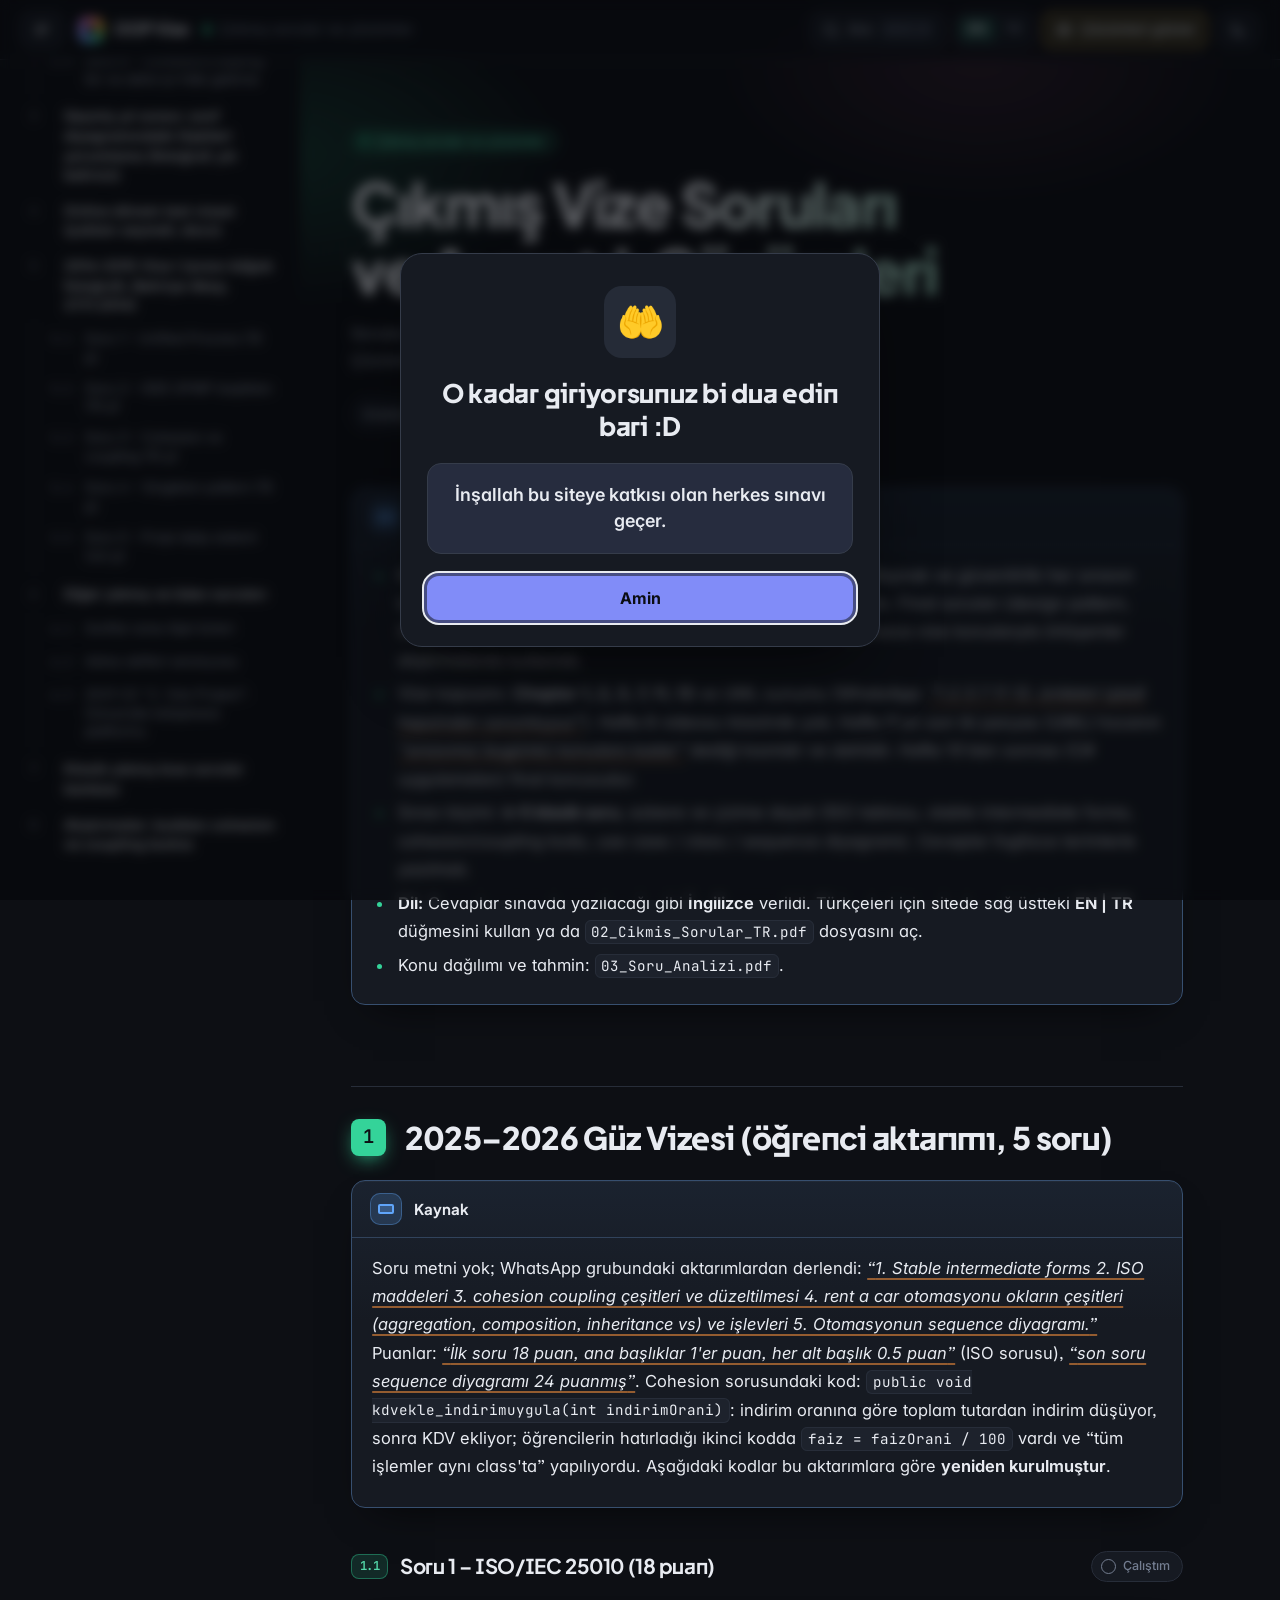
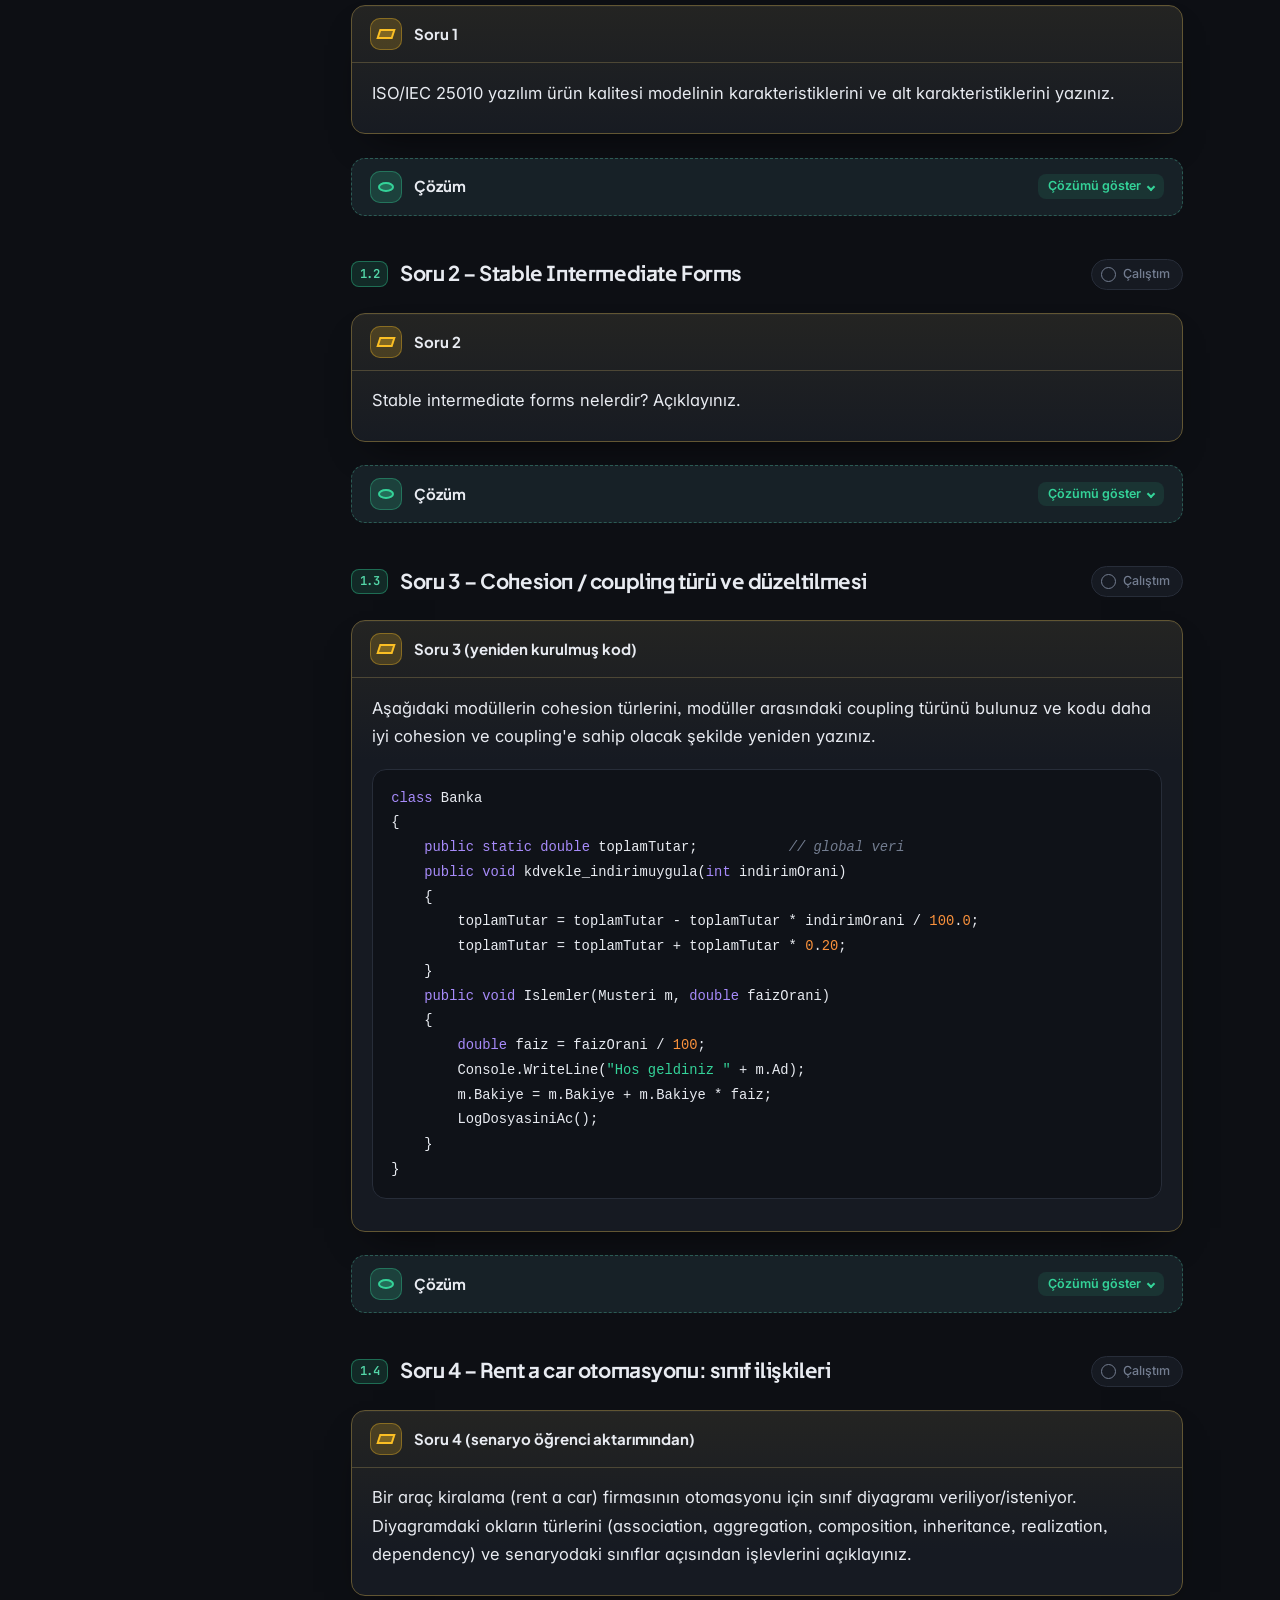
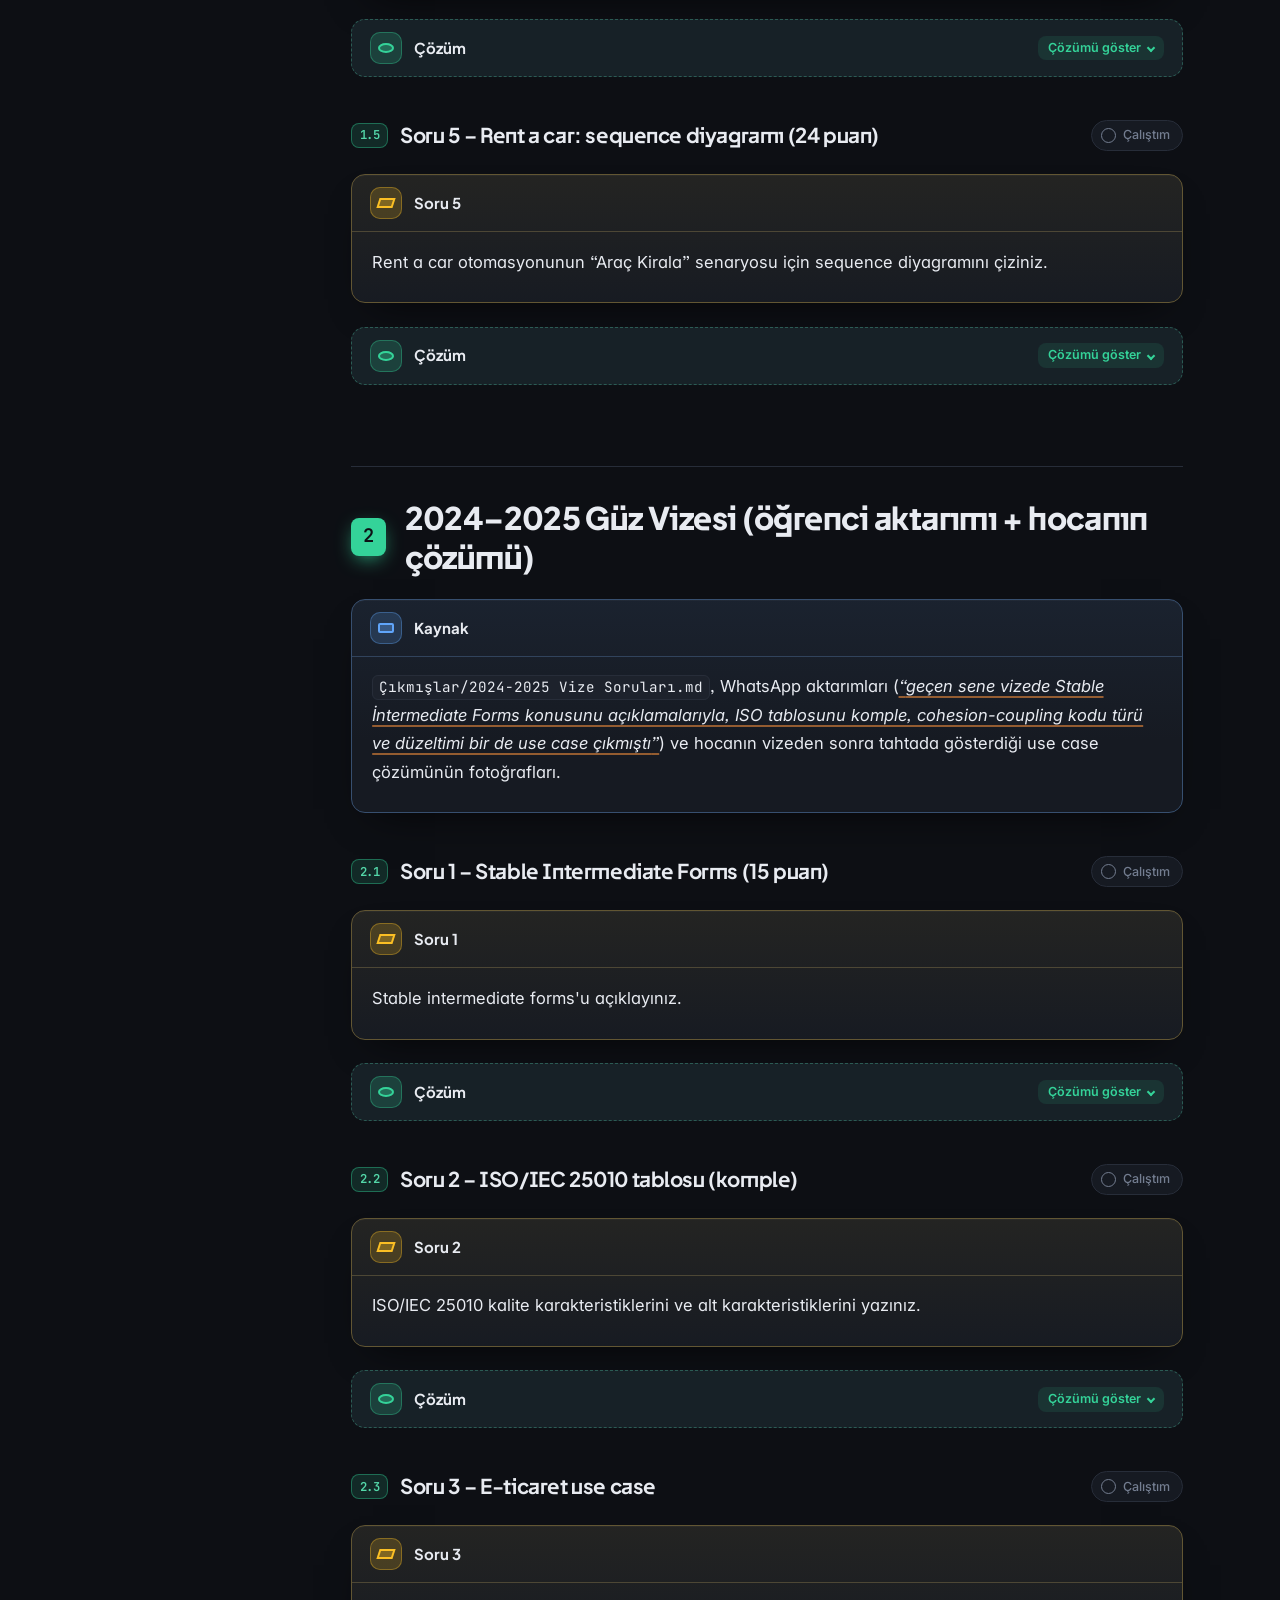
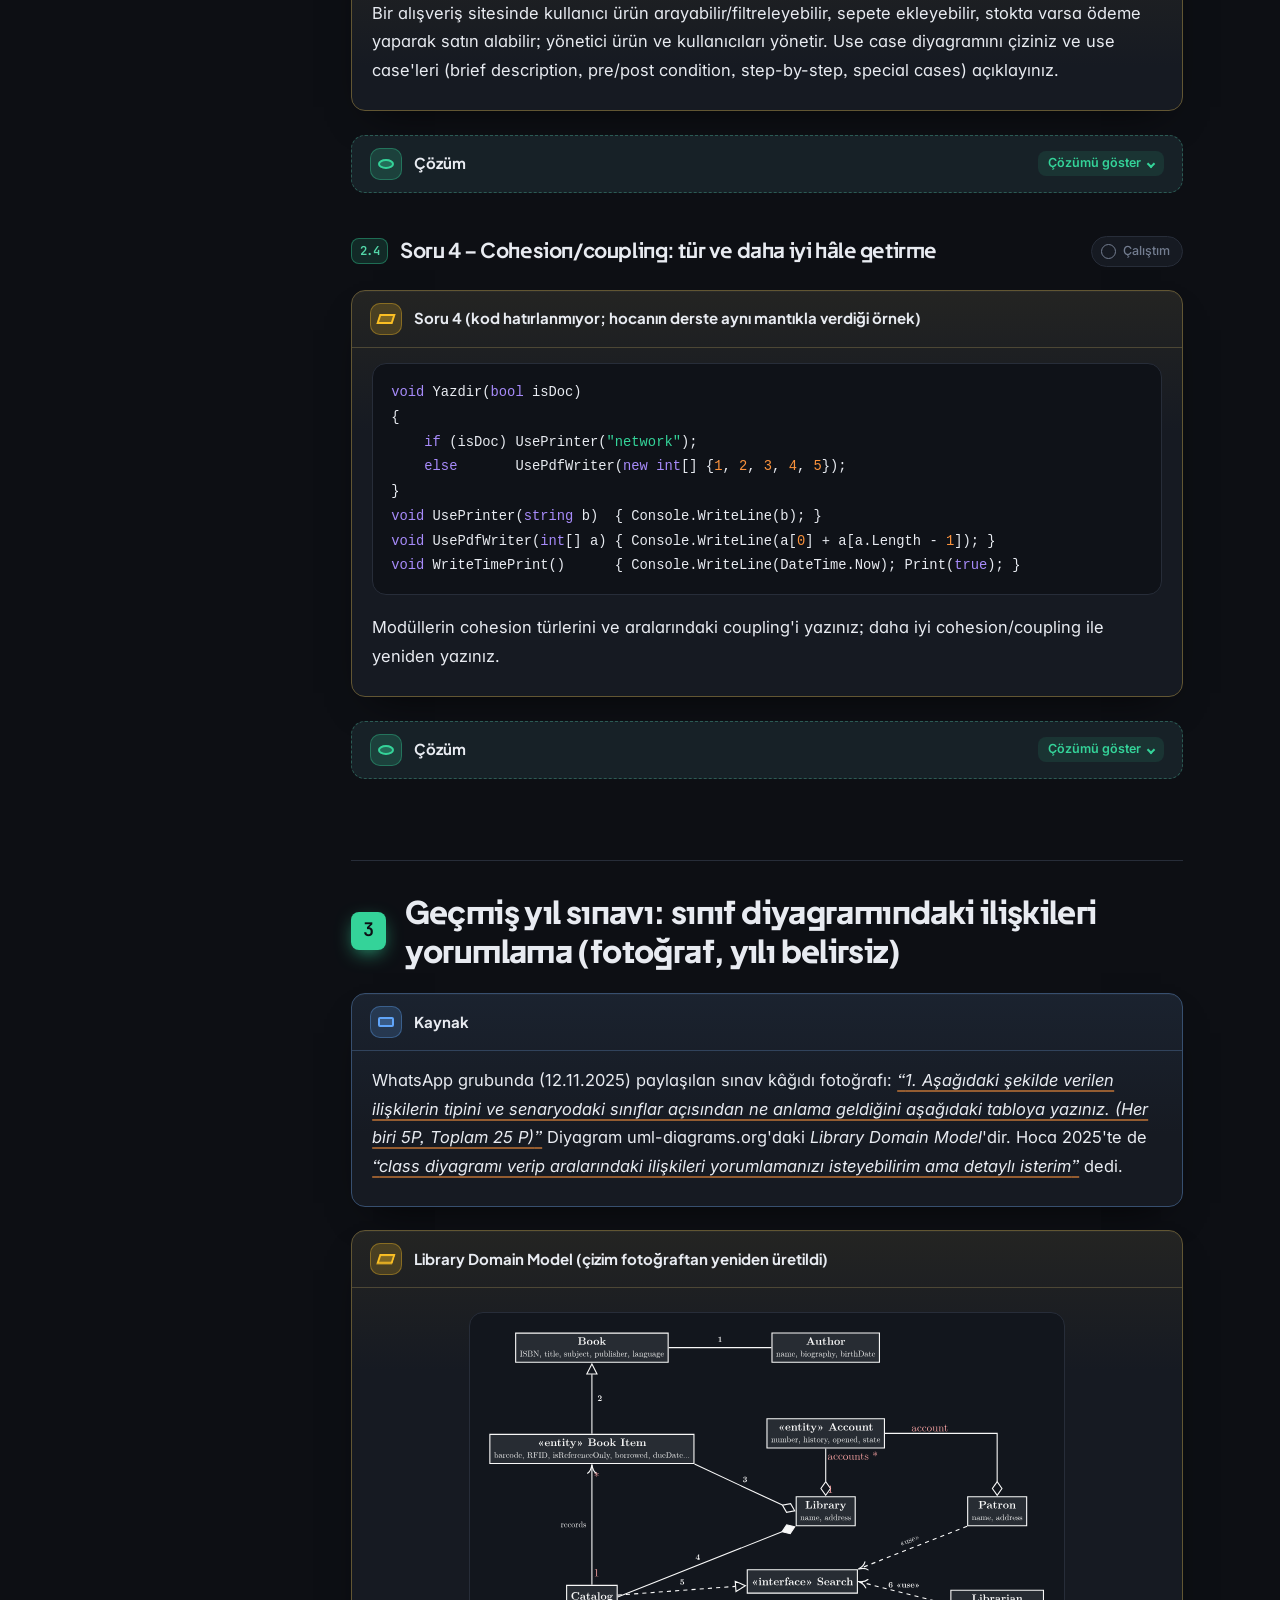
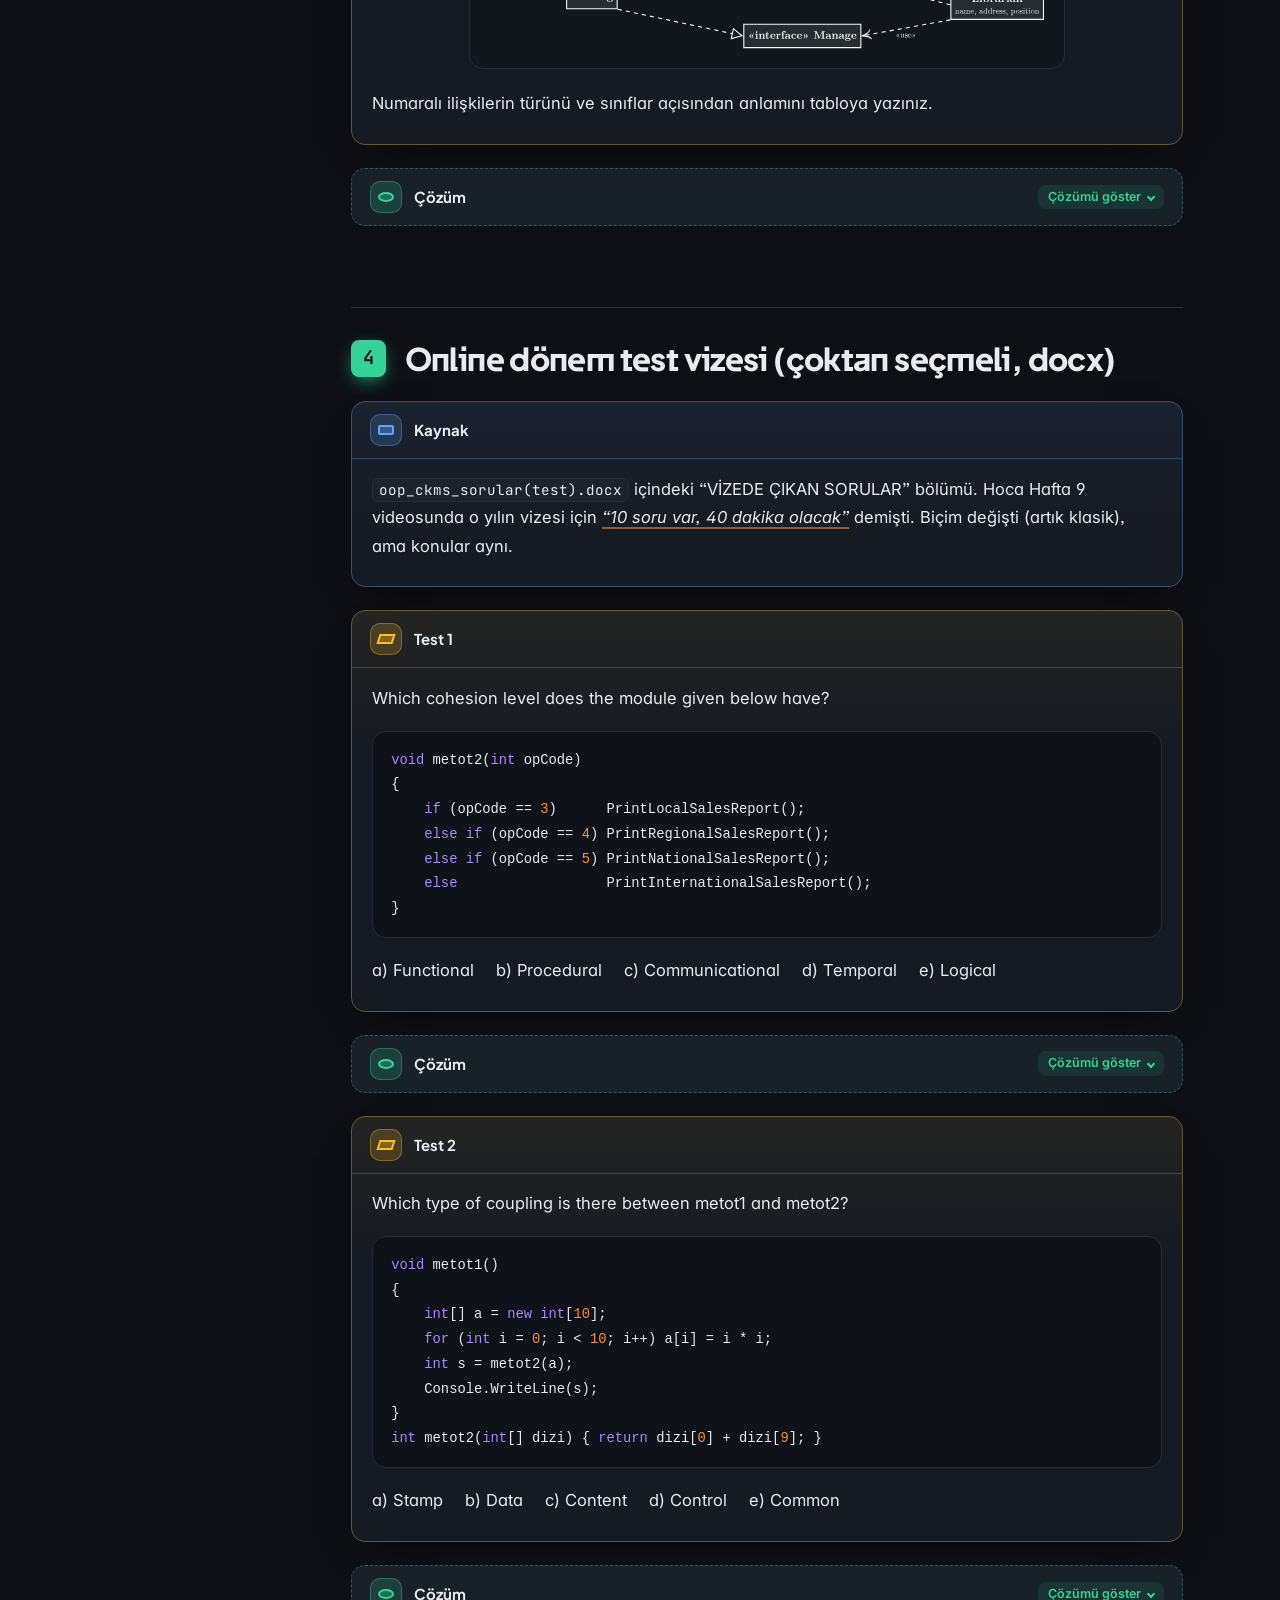
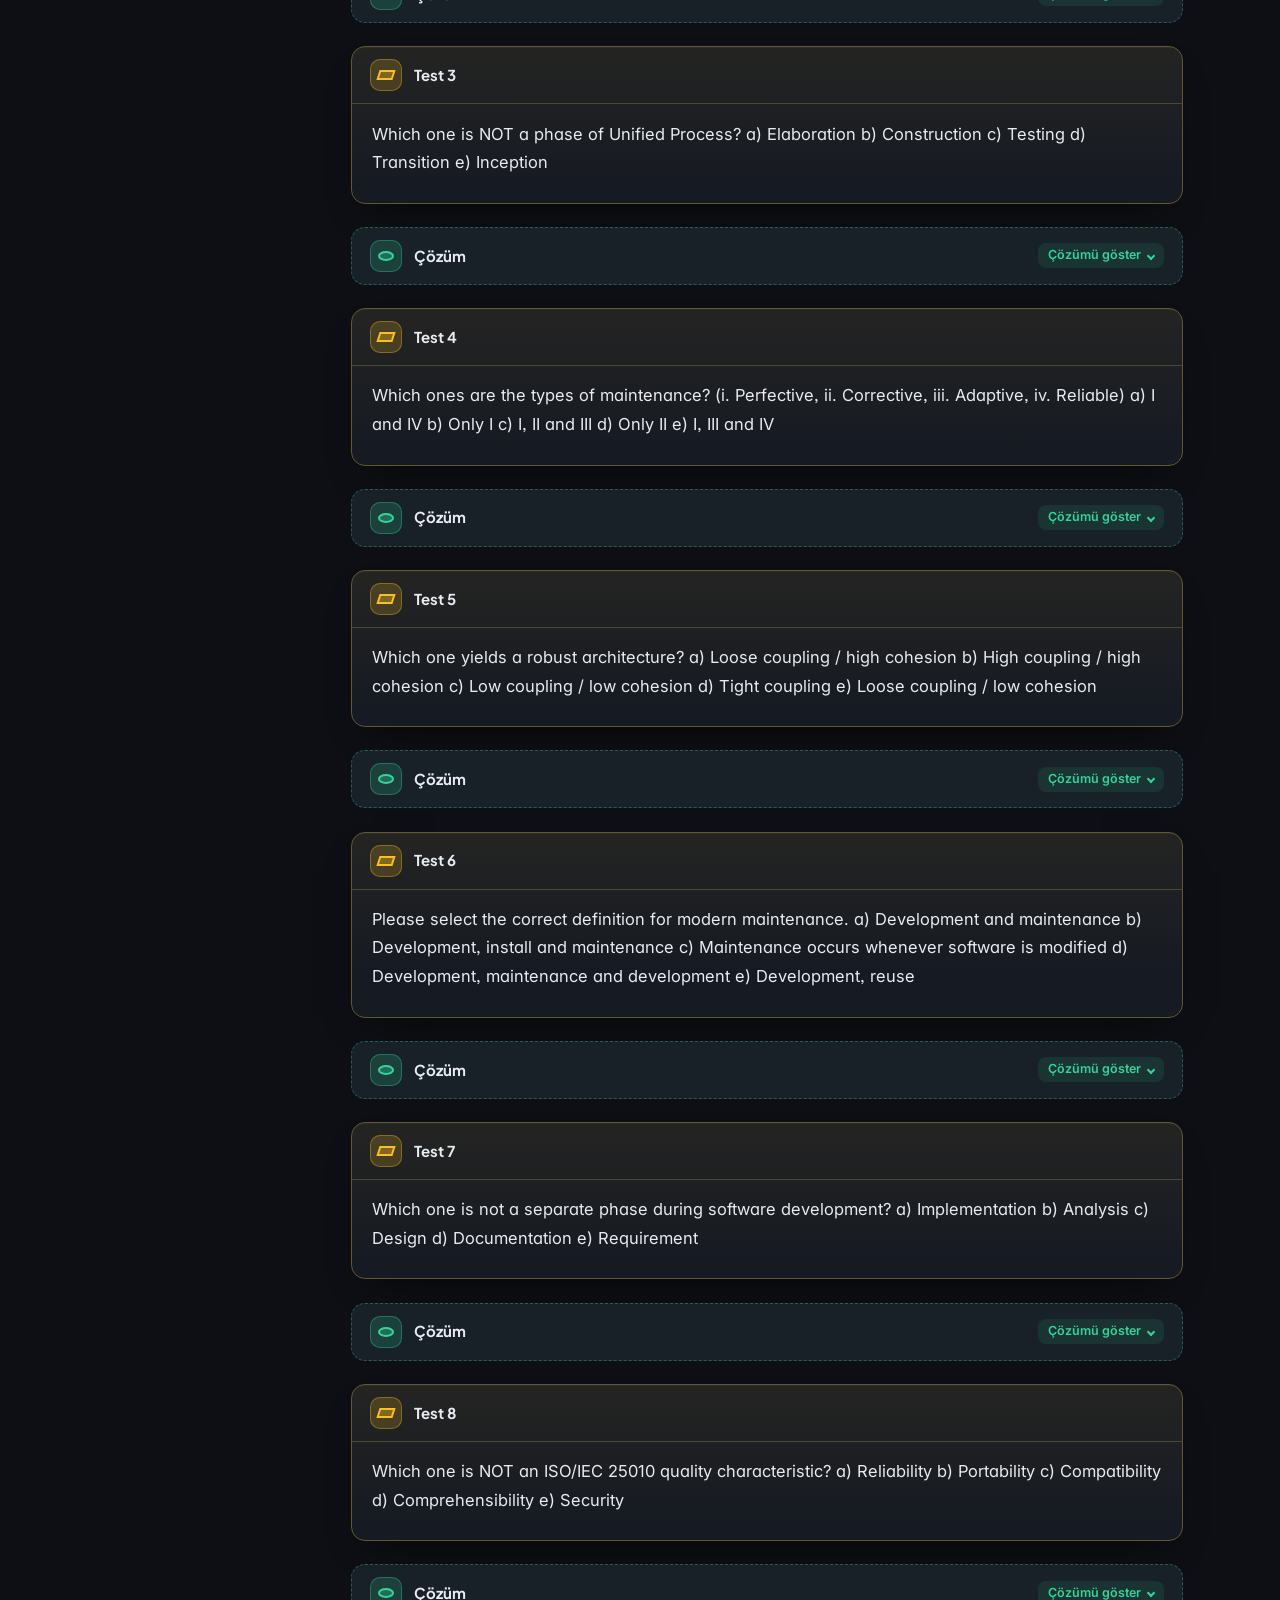
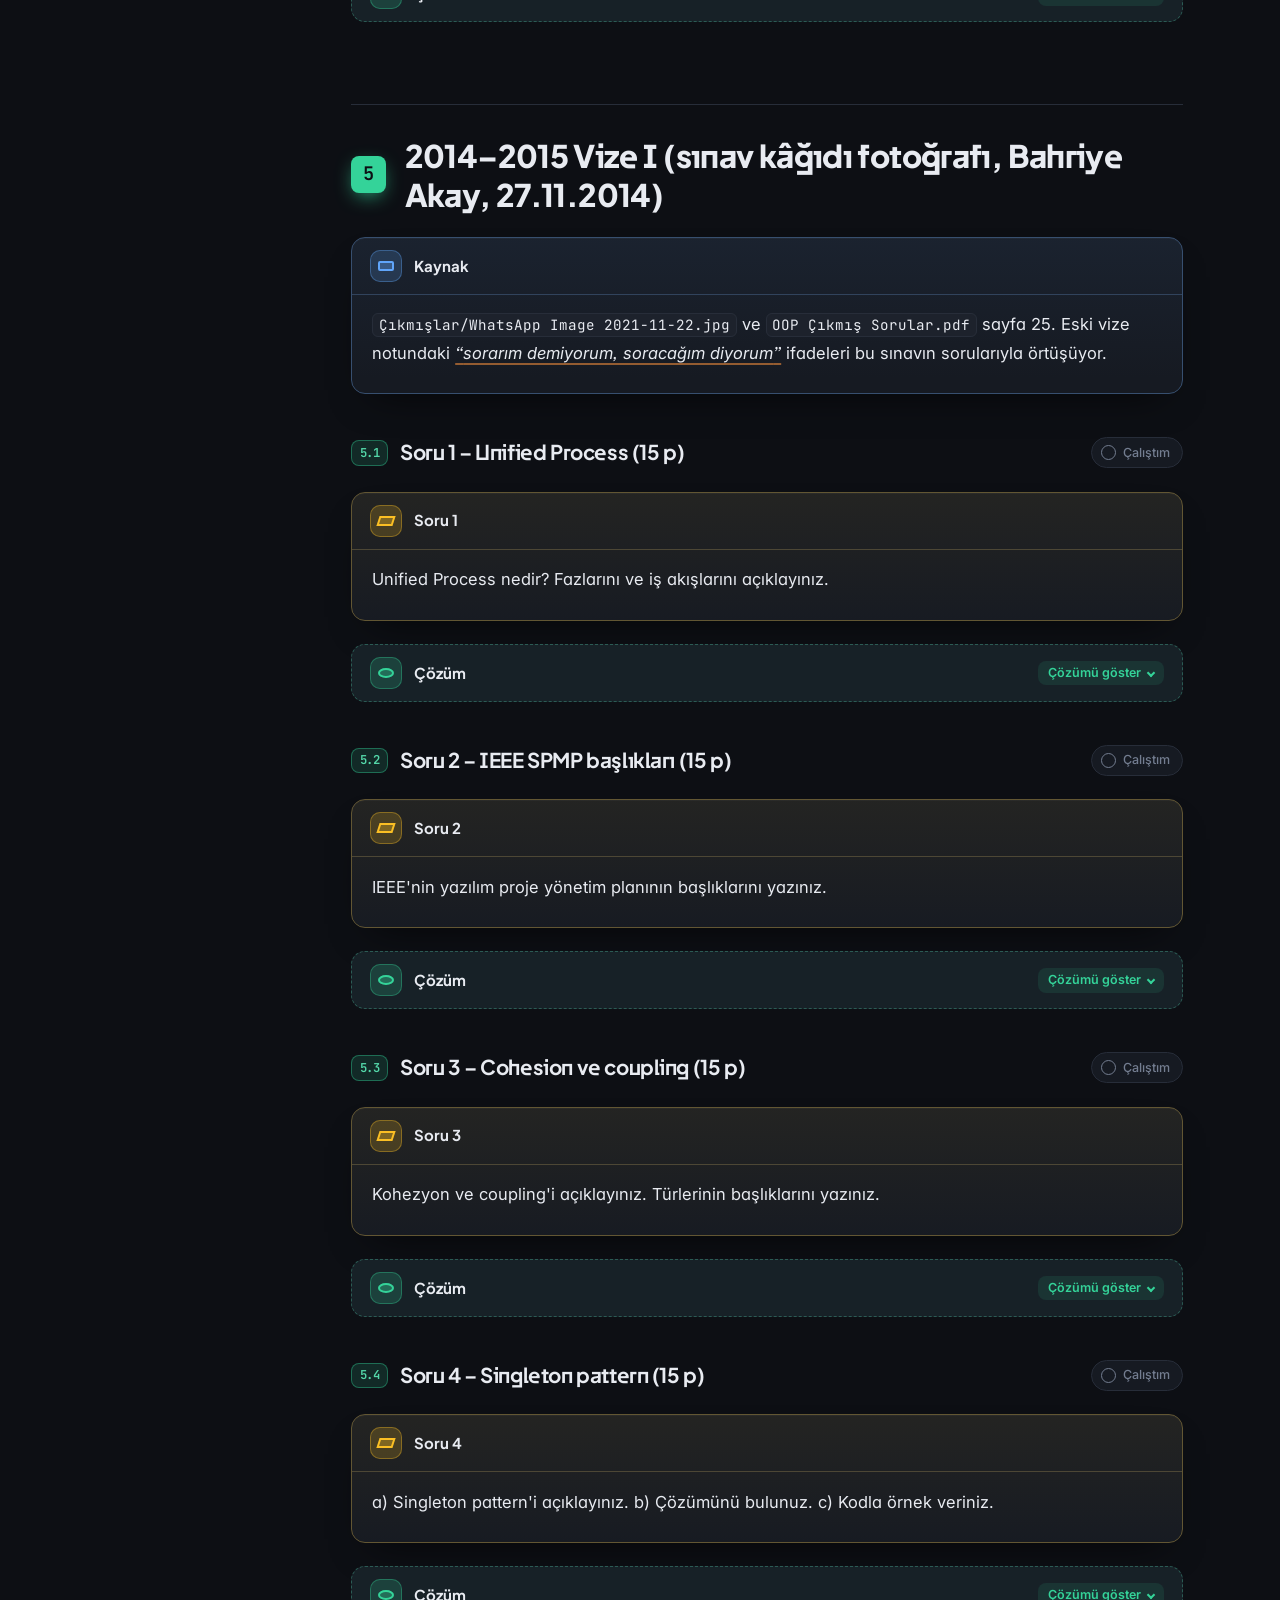
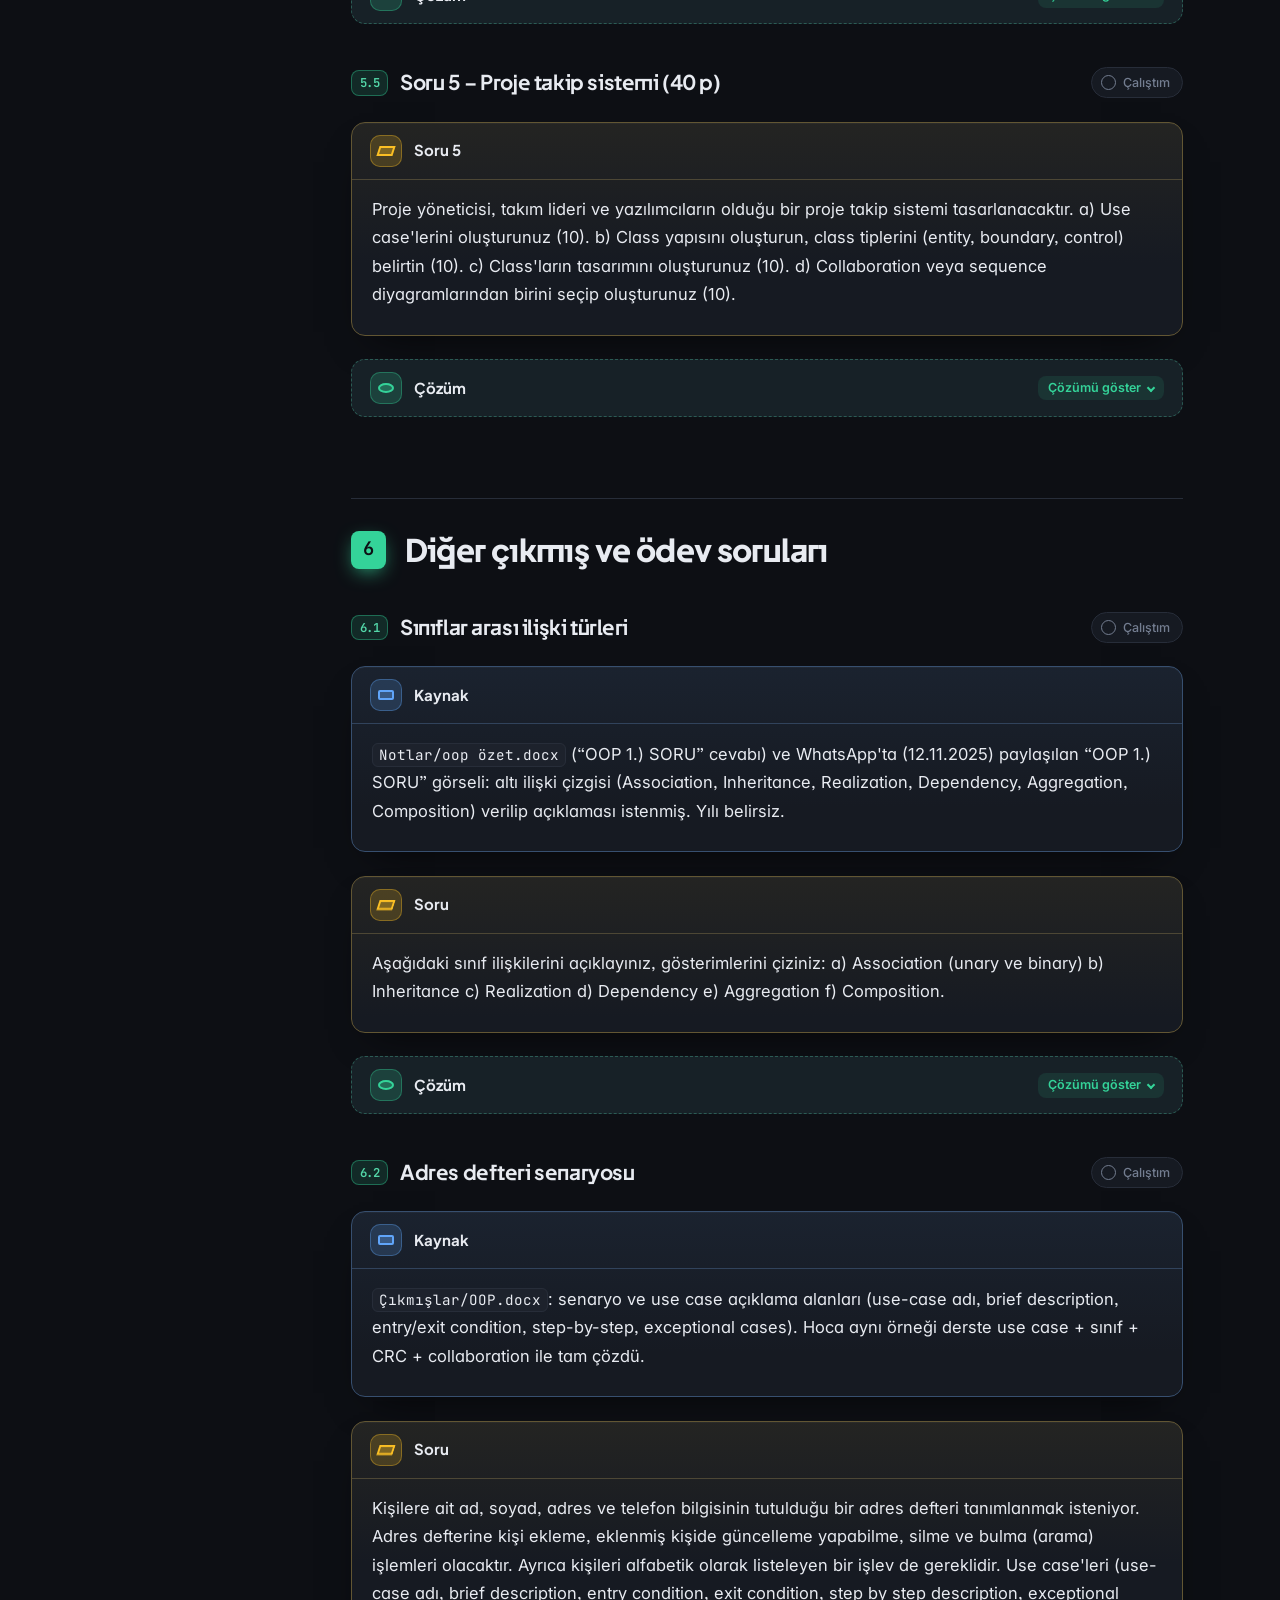
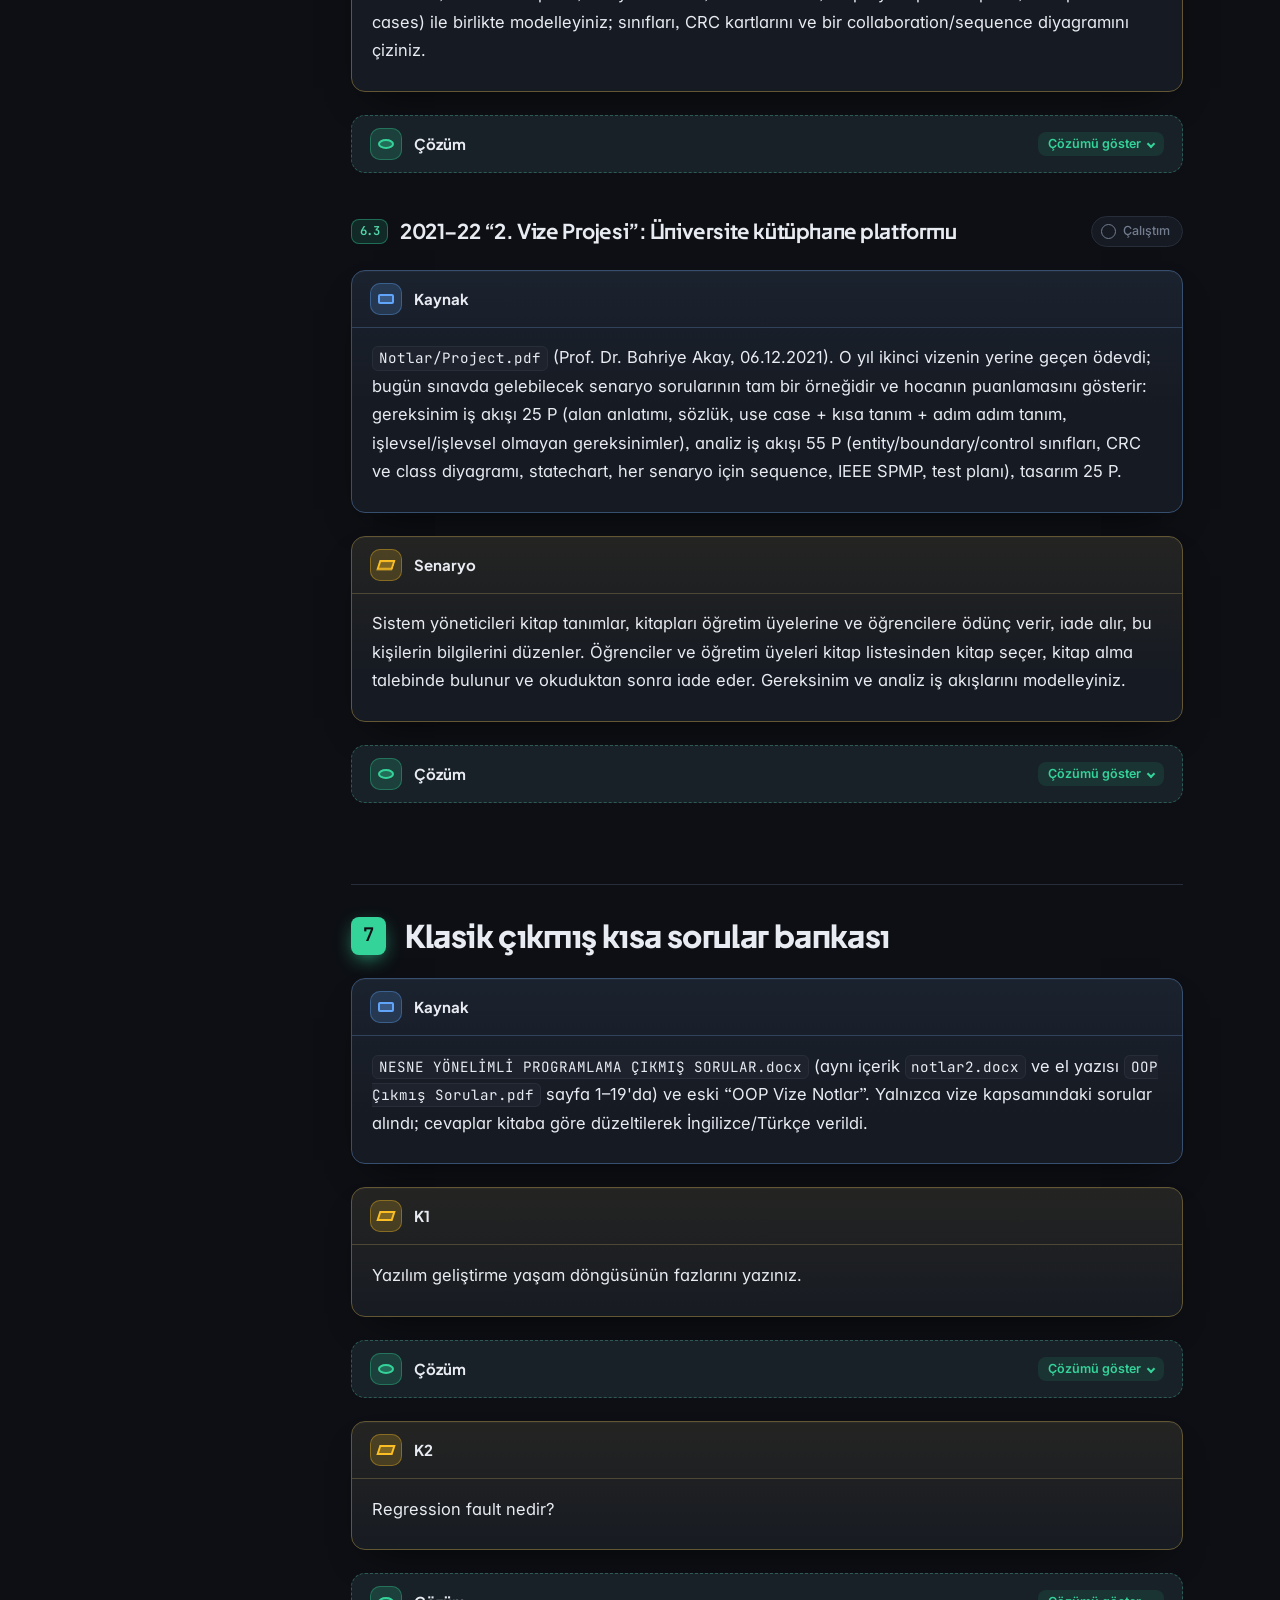
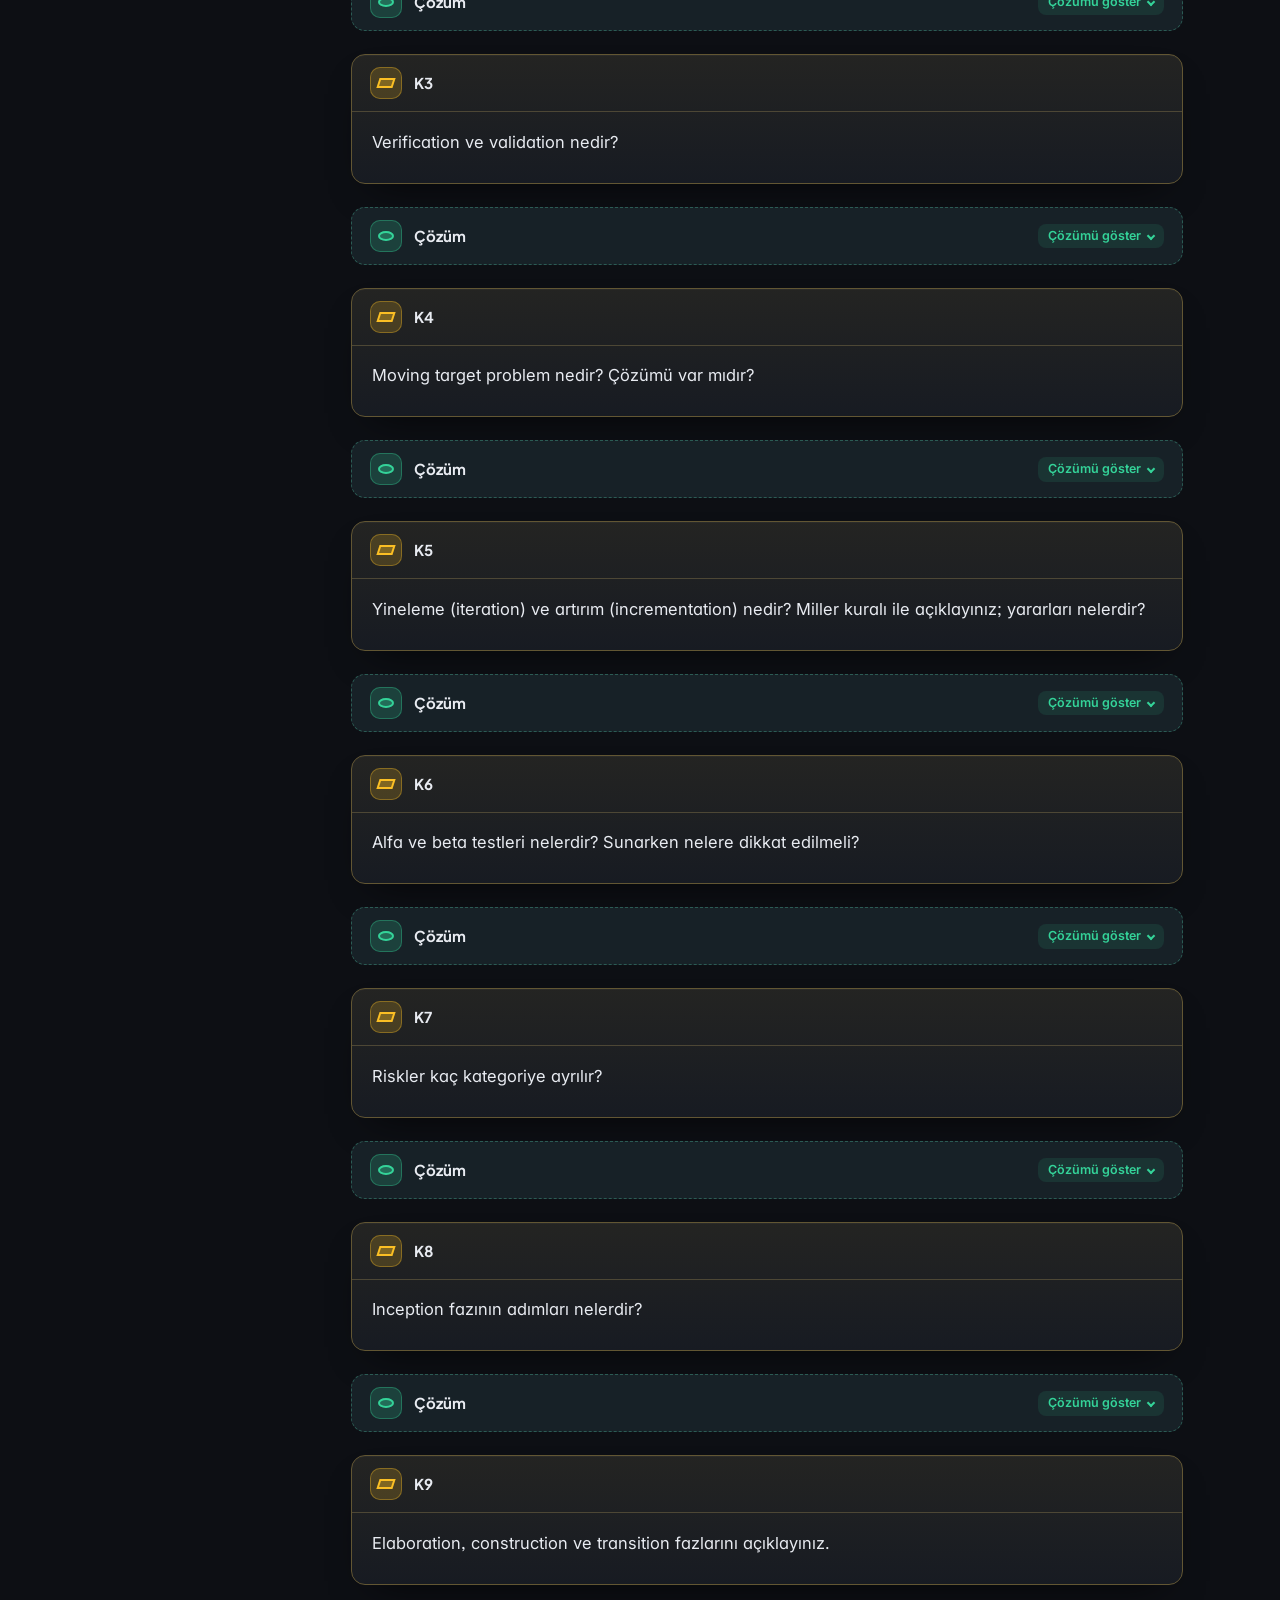
==== commit 0ae4c21d: "İçindekiler gizlenebilir: ‹‹ düğmesi ve ☰ ile aç/kapat, tercih saklanır Co-Authored-By: Claude Opus " ====
--- a/html/cikmis-sorular.html
+++ b/html/cikmis-sorular.html
@@ -4,16 +4,16 @@
 <meta charset="utf-8">
 <meta name="viewport" content="width=device-width, initial-scale=1">
 <title>Çıkmış Vize Soruları ve Ayrıntılı Çözümleri | OOP Vize</title>
-<script>var t='dark',l='en';try{t=localStorage.getItem('oop:theme')||'dark';l=localStorage.getItem('oop:lang')||'en';}catch(e){}document.documentElement.dataset.theme=t;document.documentElement.dataset.lang=l;</script>
+<script>var t='dark',l='en';try{t=localStorage.getItem('oop:theme')||'dark';l=localStorage.getItem('oop:lang')||'en';}catch(e){}document.documentElement.dataset.theme=t;document.documentElement.dataset.lang=l;try{if(localStorage.getItem('oop:toc')==='hidden')document.documentElement.classList.add('toc-hidden');}catch(e){}</script>
 <link rel="preconnect" href="https://fonts.googleapis.com"><link rel="preconnect" href="https://fonts.gstatic.com" crossorigin><link href="https://fonts.googleapis.com/css2?family=Inter:ital,opsz,wght@0,14..32,400;0,14..32,500;0,14..32,600;0,14..32,700;1,14..32,400&family=Plus+Jakarta+Sans:wght@600;700;800&family=JetBrains+Mono:wght@400;500;600&display=swap" rel="stylesheet">
 <link rel="stylesheet" href="assets/katex/katex.min.css">
-<link rel="stylesheet" href="assets/style.css?v=c96837e0">
+<link rel="stylesheet" href="assets/style.css?v=e699d26c">
 
 </head>
 <body class="doc g-sinav" data-page="cikmis-sorular" data-group="sinav" data-unit="h3" data-title="Çıkmış sorular ve çözümler" style="--accent:#34D399">
 <div class="readbar"><span></span></div>
 <header class="topbar">
-  <button class="tb-btn menu" id="menuBtn" type="button" aria-label="İçindekiler"><span class="ic ic-menu"></span></button>
+  <button class="tb-btn menu" id="menuBtn" type="button" aria-label="İçindekileri aç / kapat" title="İçindekileri aç / kapat"><span class="ic ic-menu"></span></button>
   <a class="brand" href="../index.html"><span class="brand-dot"></span>OOP Vize</a>
   <span class="crumb">Çıkmış sorular ve çözümler</span>
   <div class="tb-actions">
@@ -26,7 +26,7 @@
 <div class="layout">
   <aside class="toc" id="toc">
     <div class="toc-head">
-      <span>İçindekiler</span>
+      <div class="toc-top"><span>İçindekiler</span><button class="toc-hide" id="tocHide" type="button" title="İçindekileri gizle" aria-label="İçindekileri gizle"><svg viewBox="0 0 24 24" width="16" height="16" aria-hidden="true"><path d="M11 17l-5-5 5-5M18 17l-5-5 5-5" fill="none" stroke="currentColor" stroke-width="2" stroke-linecap="round" stroke-linejoin="round"/></svg></button></div>
       <span class="toc-prog"><b id="pgDone">0</b>/<b id="pgAll">17</b> başlık çalışıldı</span>
       <span class="meter"><i id="pgBar"></i></span>
     </div>
@@ -373,7 +373,7 @@
   </div>
 </div>
 <script src="assets/search-index.js?v=f7bd1fc4"></script>
-<script src="assets/app.js?v=a8938bb0"></script>
+<script src="assets/app.js?v=c1b35de0"></script>
 
 </body>
 </html>
--- a/html/assets/style.css
+++ b/html/assets/style.css
@@ -125,7 +125,10 @@
   overflow: auto; padding: 28px 14px 40px 20px;
 }
 .toc-head { display: grid; gap: 8px; padding: 14px; margin-bottom: 14px; border-radius: var(--r); background: var(--surface); border: 1px solid var(--border); }
-.toc-head > span:first-child { font: 700 14px/1.2 var(--f-head); color: var(--text); }
+.toc-top { display: flex; align-items: center; justify-content: space-between; gap: 8px; }
+.toc-top > span { font: 700 14px/1.2 var(--f-head); color: var(--text); }
+.toc-hide { display: inline-grid; place-items: center; width: 28px; height: 28px; margin: -6px -6px -6px 0; padding: 0; border: 1px solid transparent; border-radius: 8px; background: none; color: var(--text-3); cursor: pointer; transition: color .15s, background .15s, border-color .15s; }
+.toc-hide:hover { color: var(--text); background: var(--surface-2); border-color: var(--border); }
 .toc-prog { font-size: 12.5px; color: var(--text-3); }
 .toc-prog b { color: var(--green); font-weight: 600; }
 .meter { display: block; height: 6px; border-radius: 6px; background: var(--surface-3); overflow: hidden; }
@@ -461,3 +464,12 @@
 @media (max-width: 440px) {
   .doc .brand { font-size: 0; gap: 0; }   /* dar ekranda yalnızca logo; düğmeler sığsın */
 }
+
+/* ---------- içindekiler gizlenebilir (geniş ekran) */
+@media (min-width: 981px) {
+  .tb-btn.menu { display: inline-flex; }
+  html.toc-hidden .layout { grid-template-columns: minmax(0, 1fr); max-width: 1100px; }
+  html.toc-hidden .toc { display: none; }
+  html.toc-hidden .doc-hero, html.toc-hidden .prose, html.toc-hidden .pager { margin-left: auto; margin-right: auto; }
+  html:not(.toc-hidden) .tb-btn.menu { color: var(--text); border-color: var(--border-2); }
+}
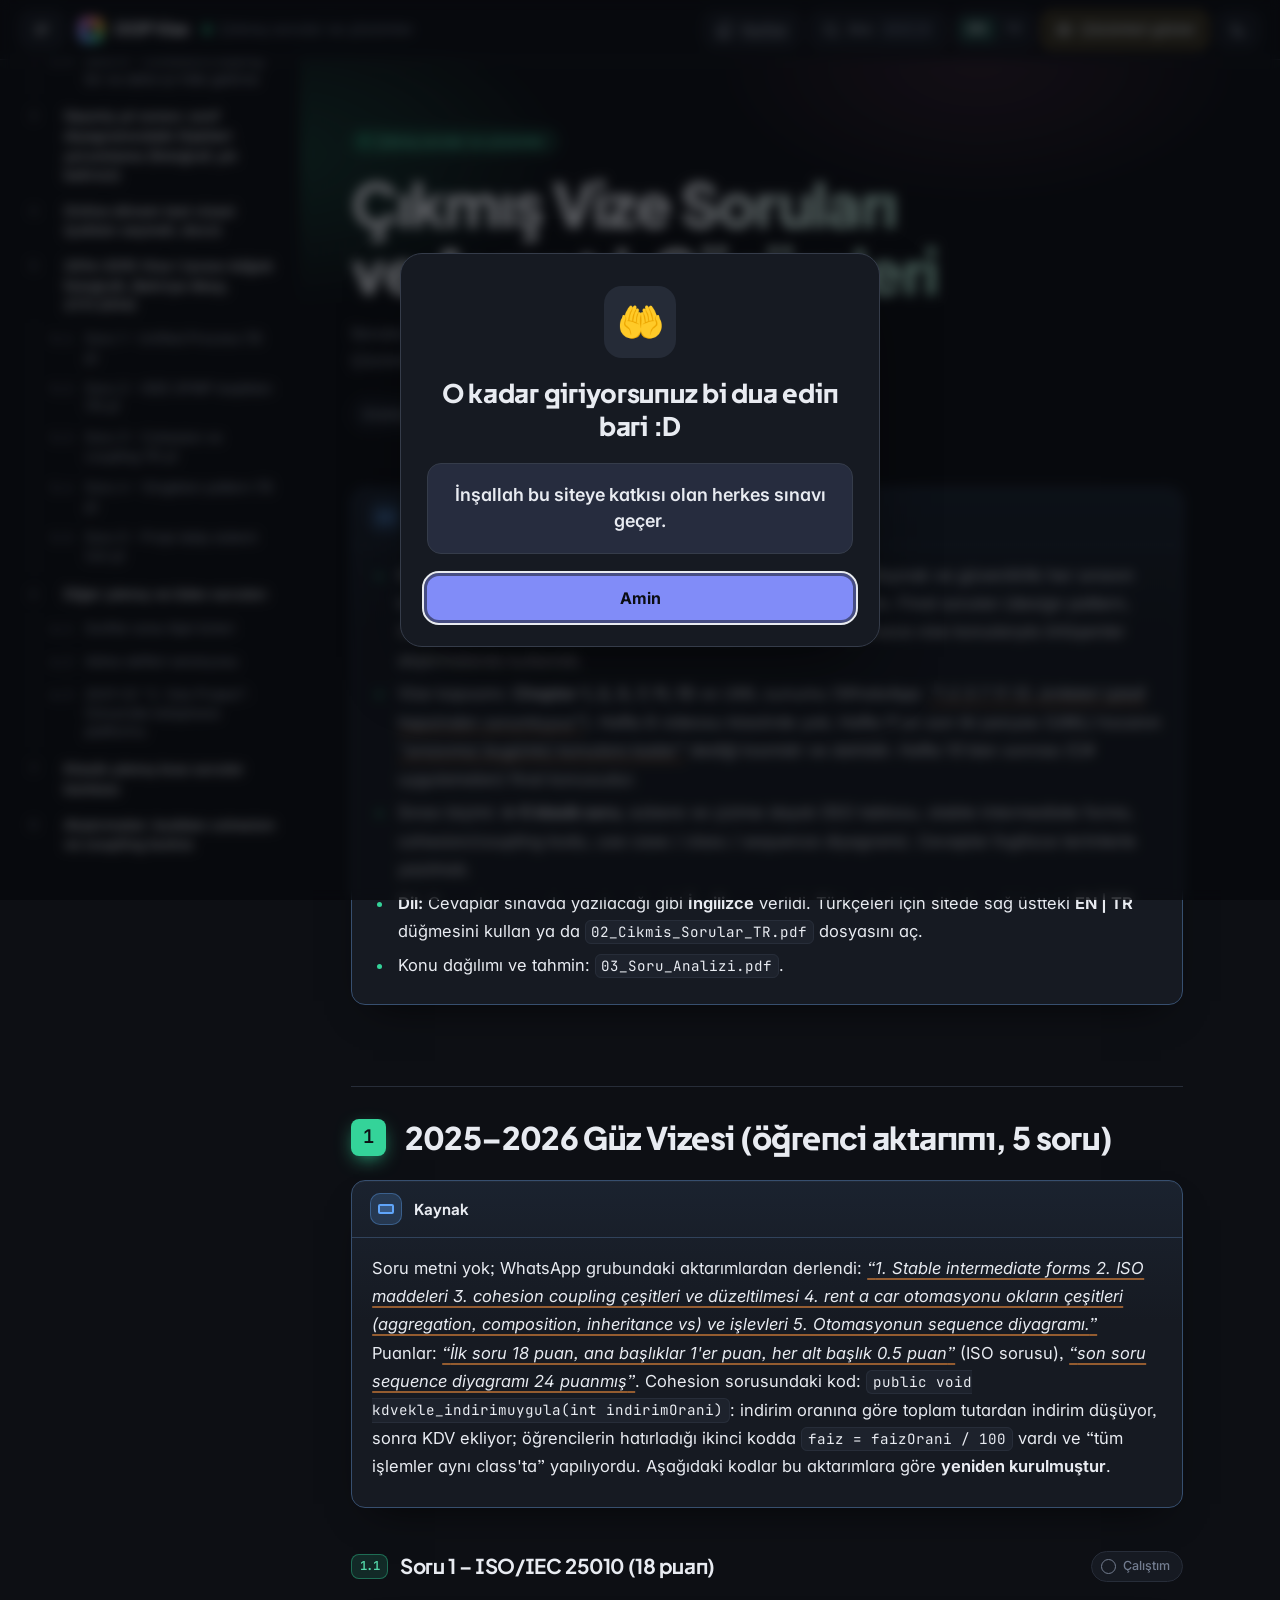
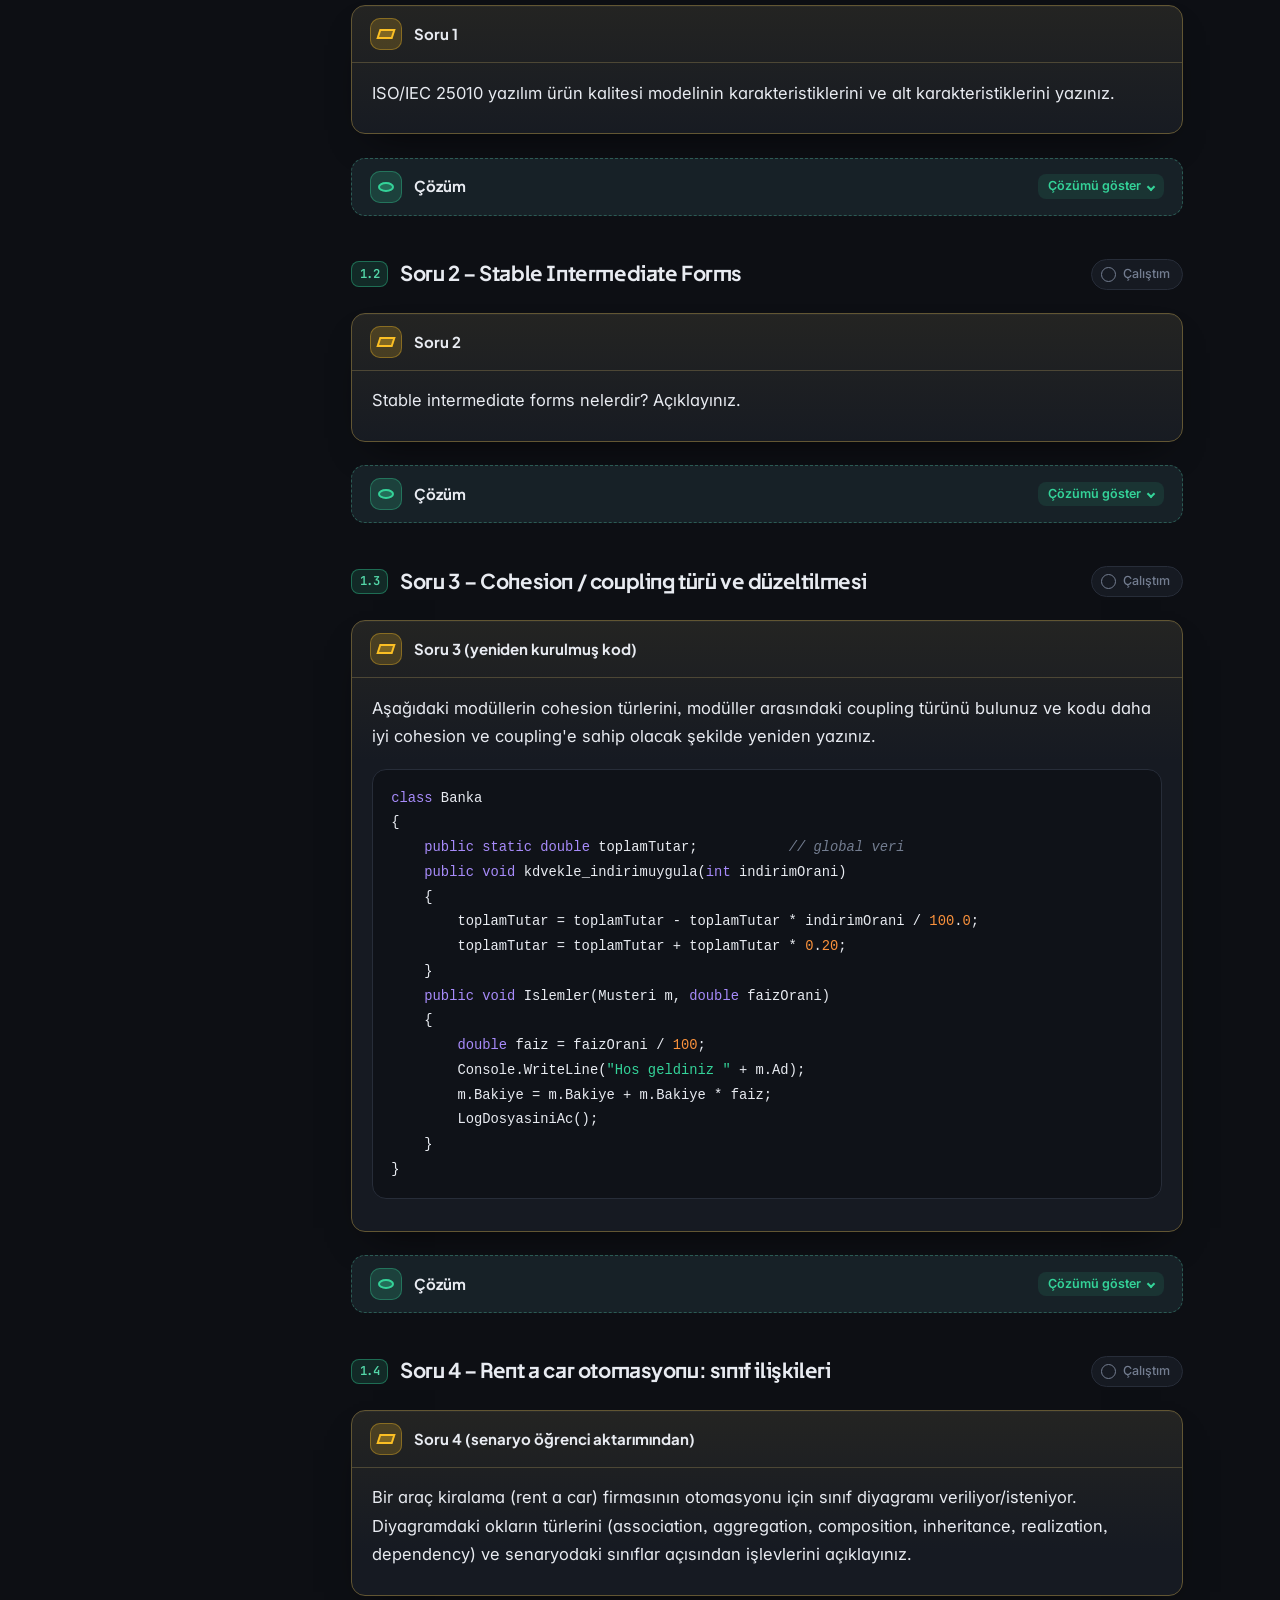
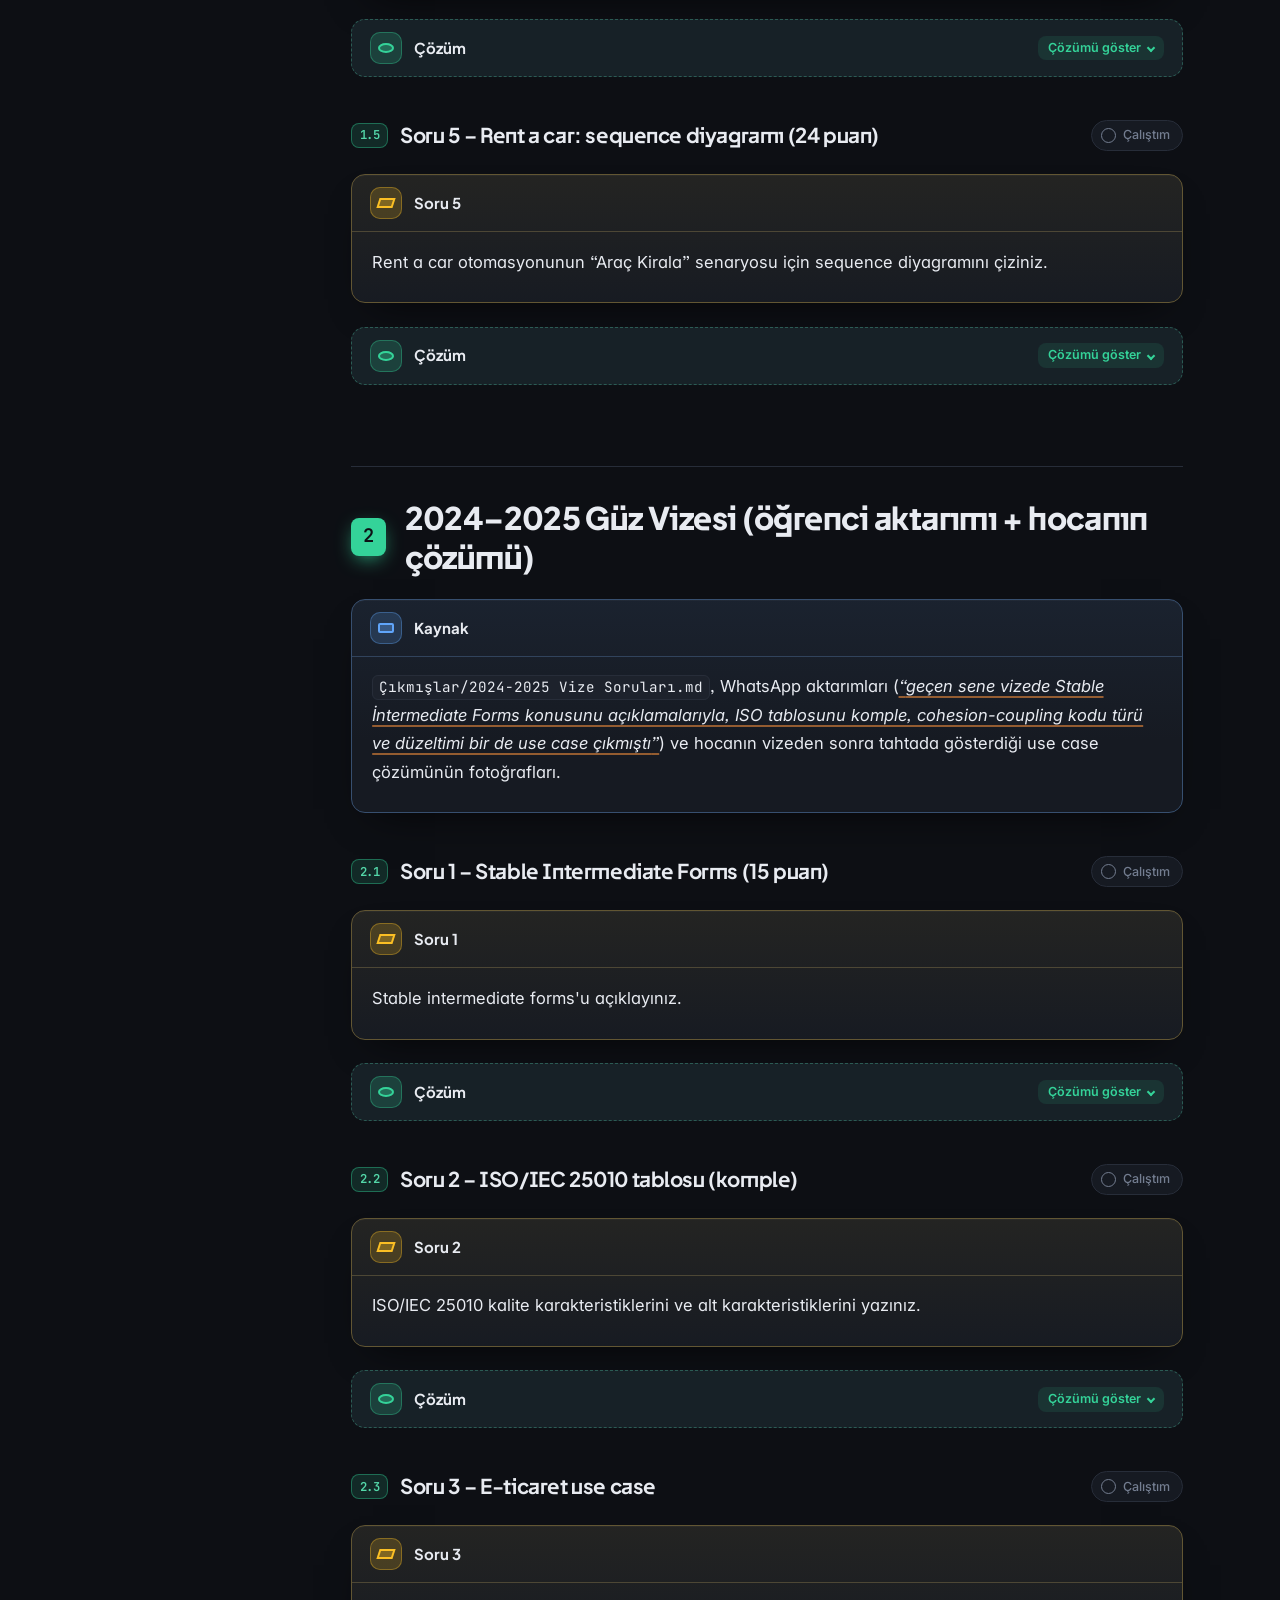
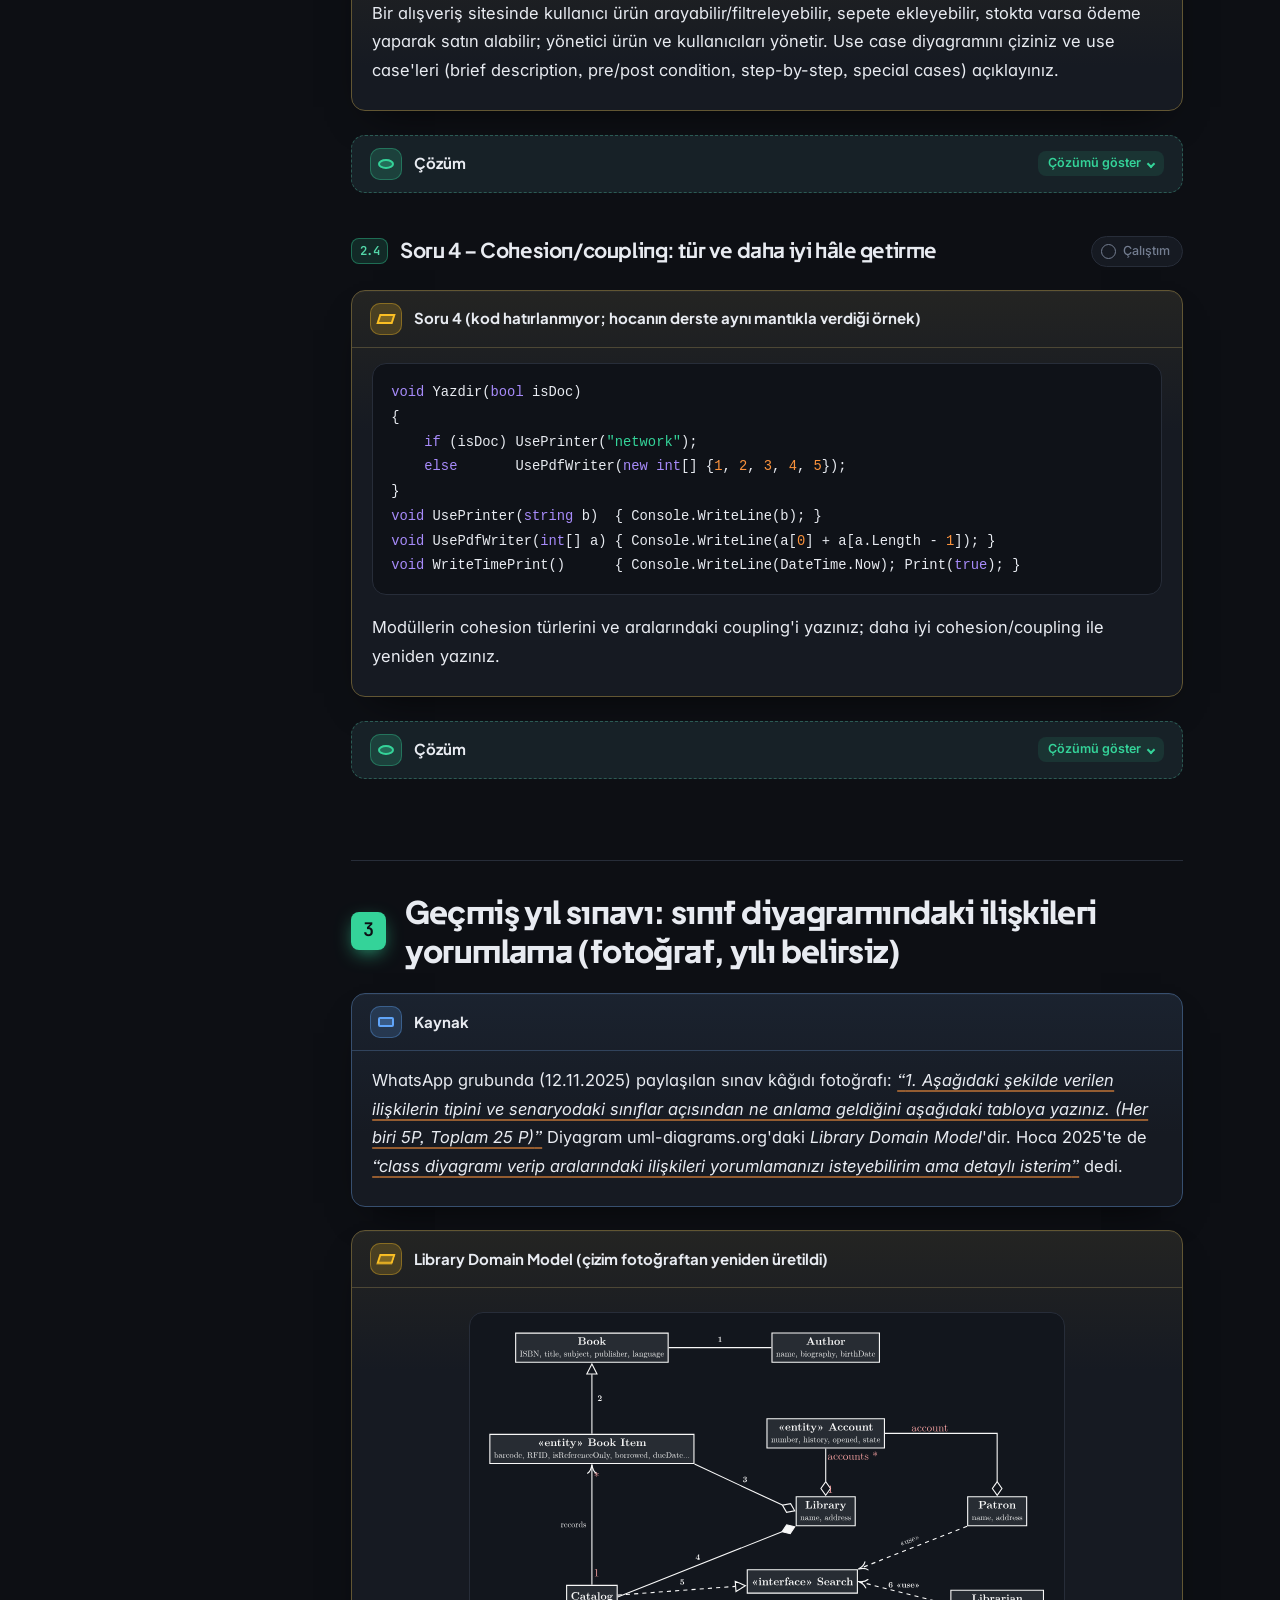
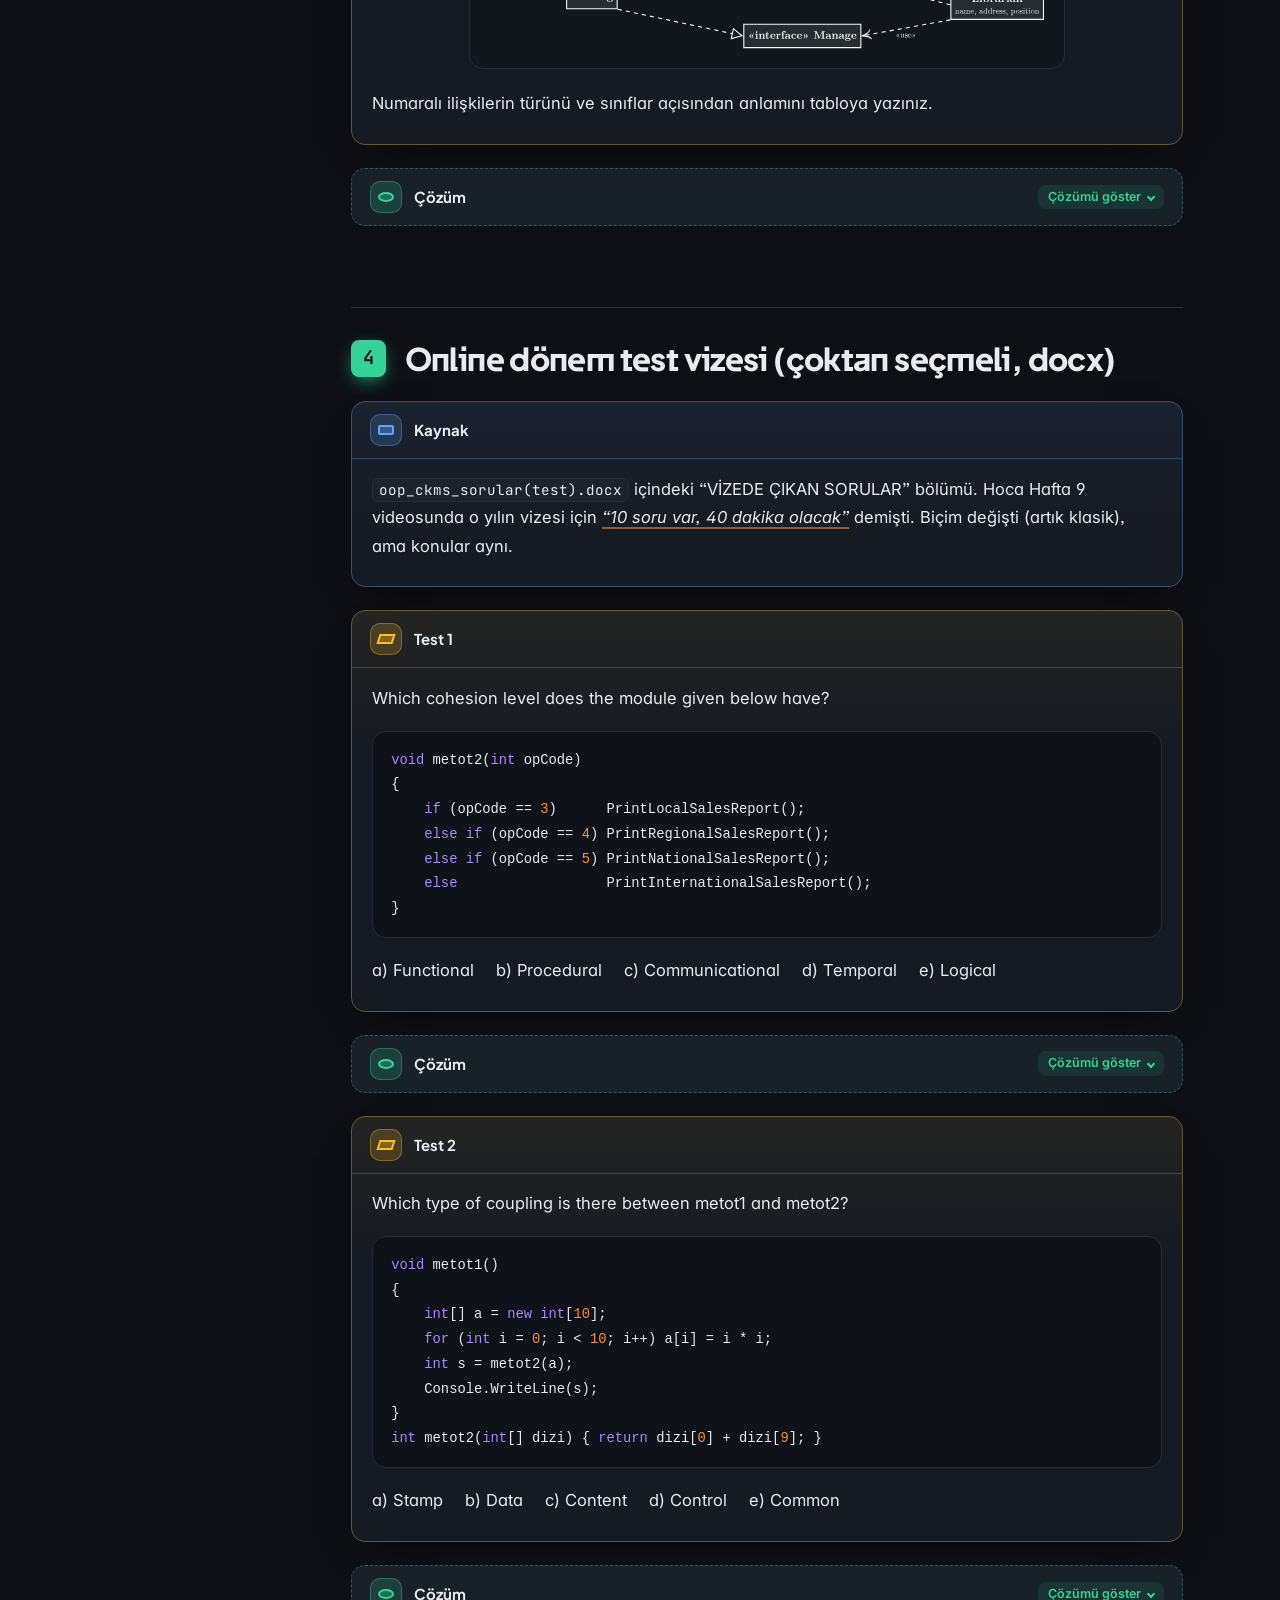
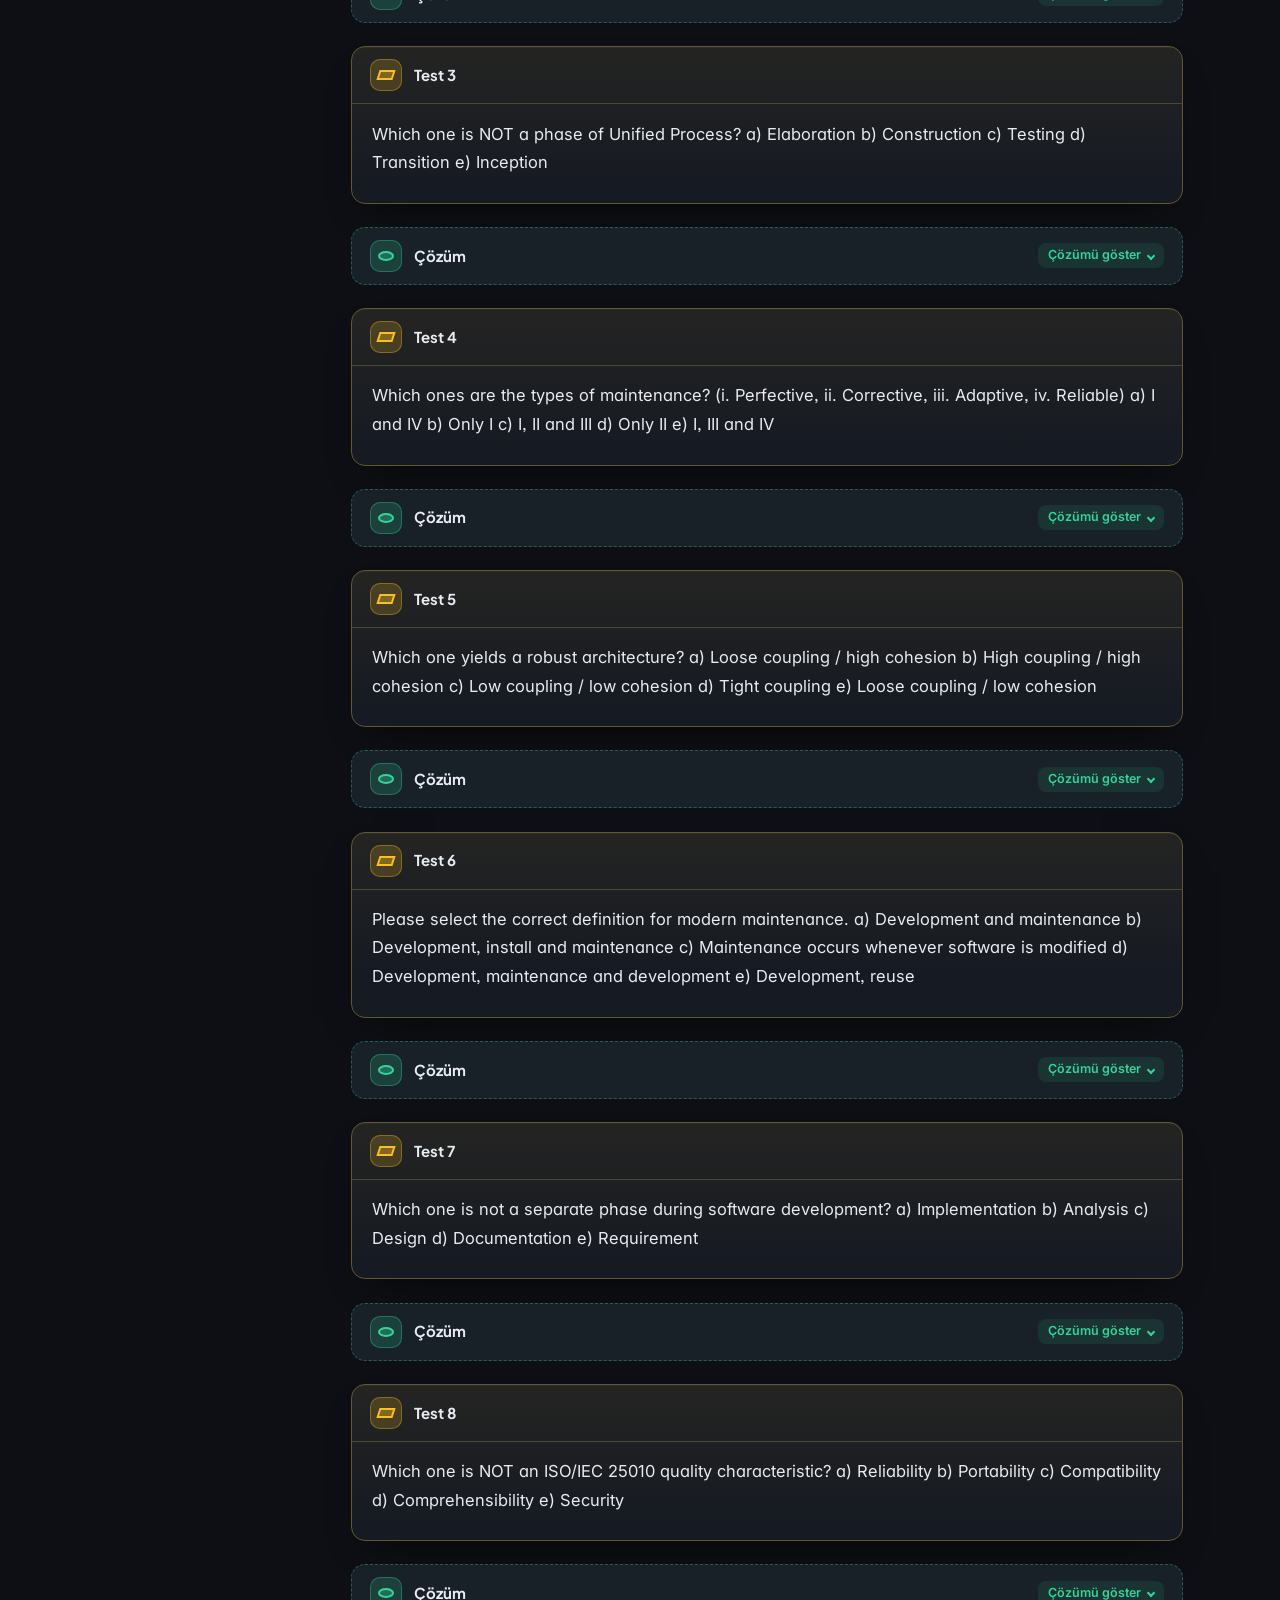
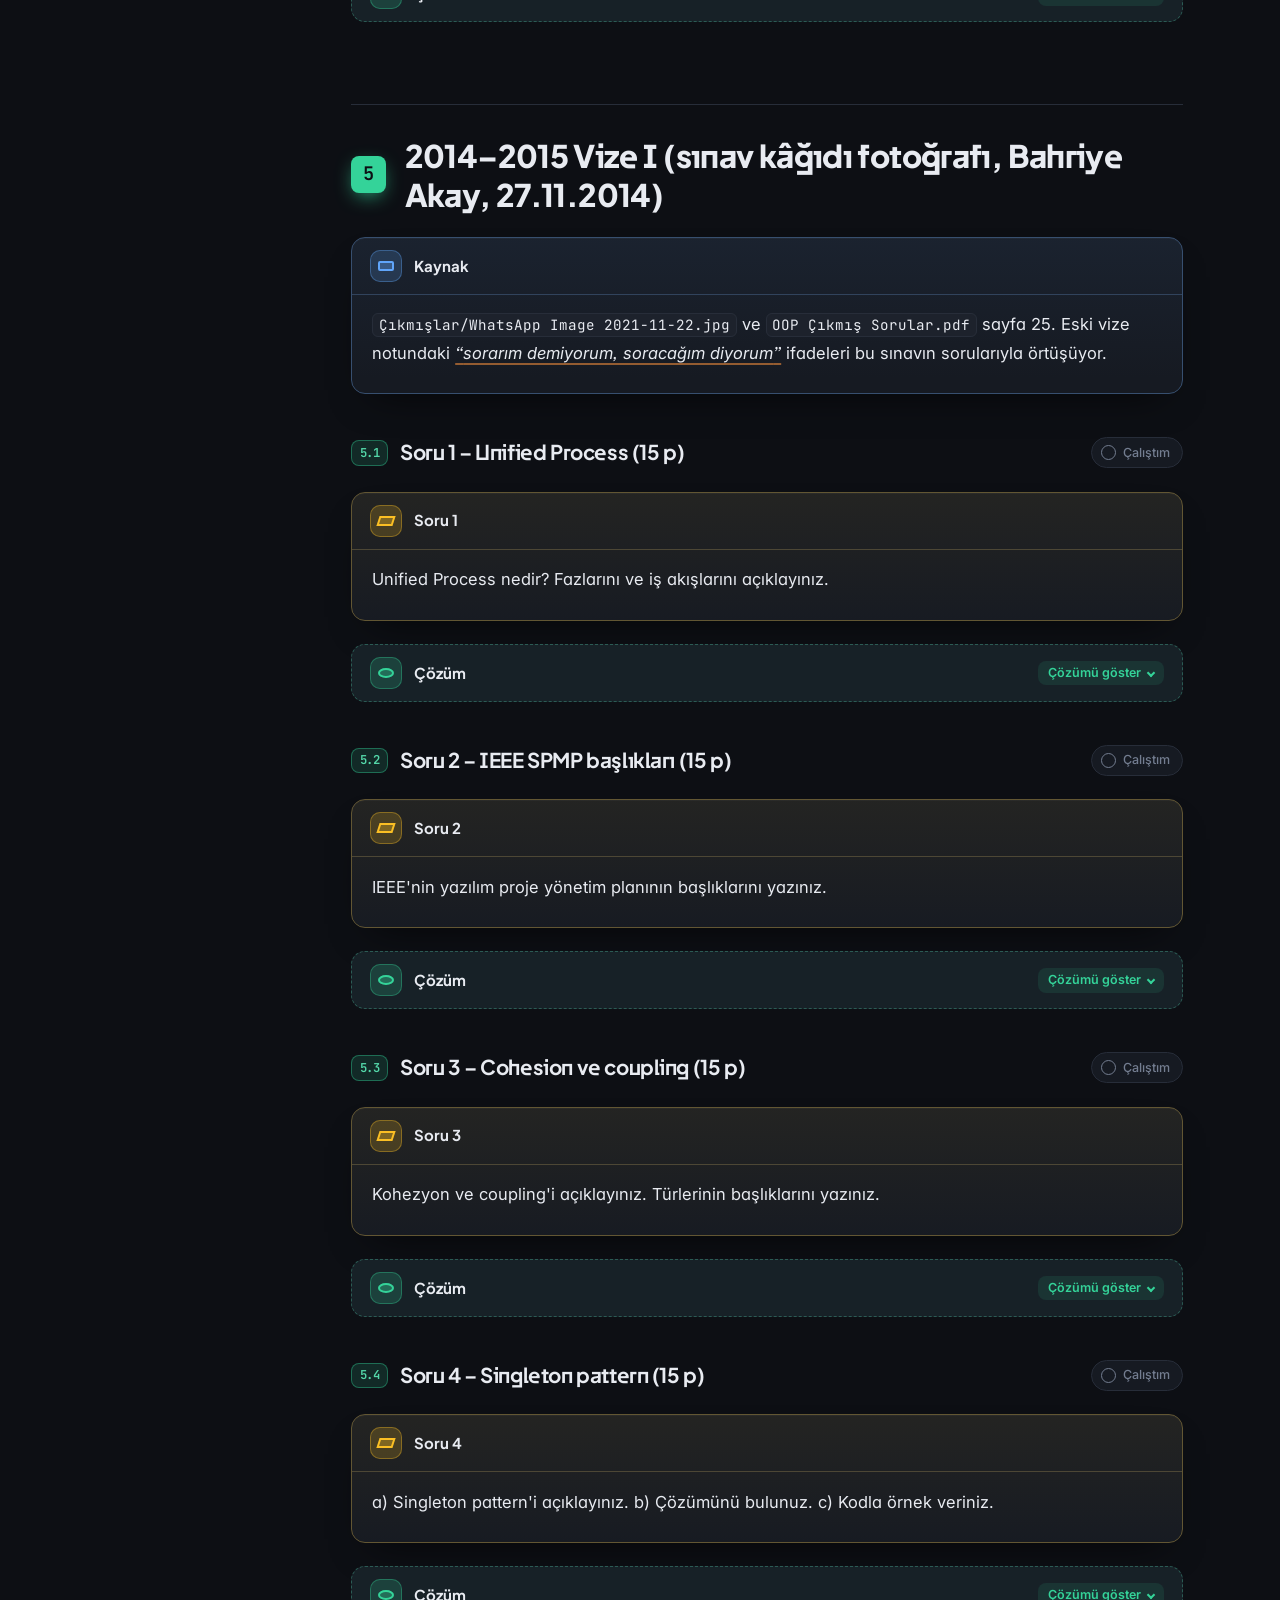
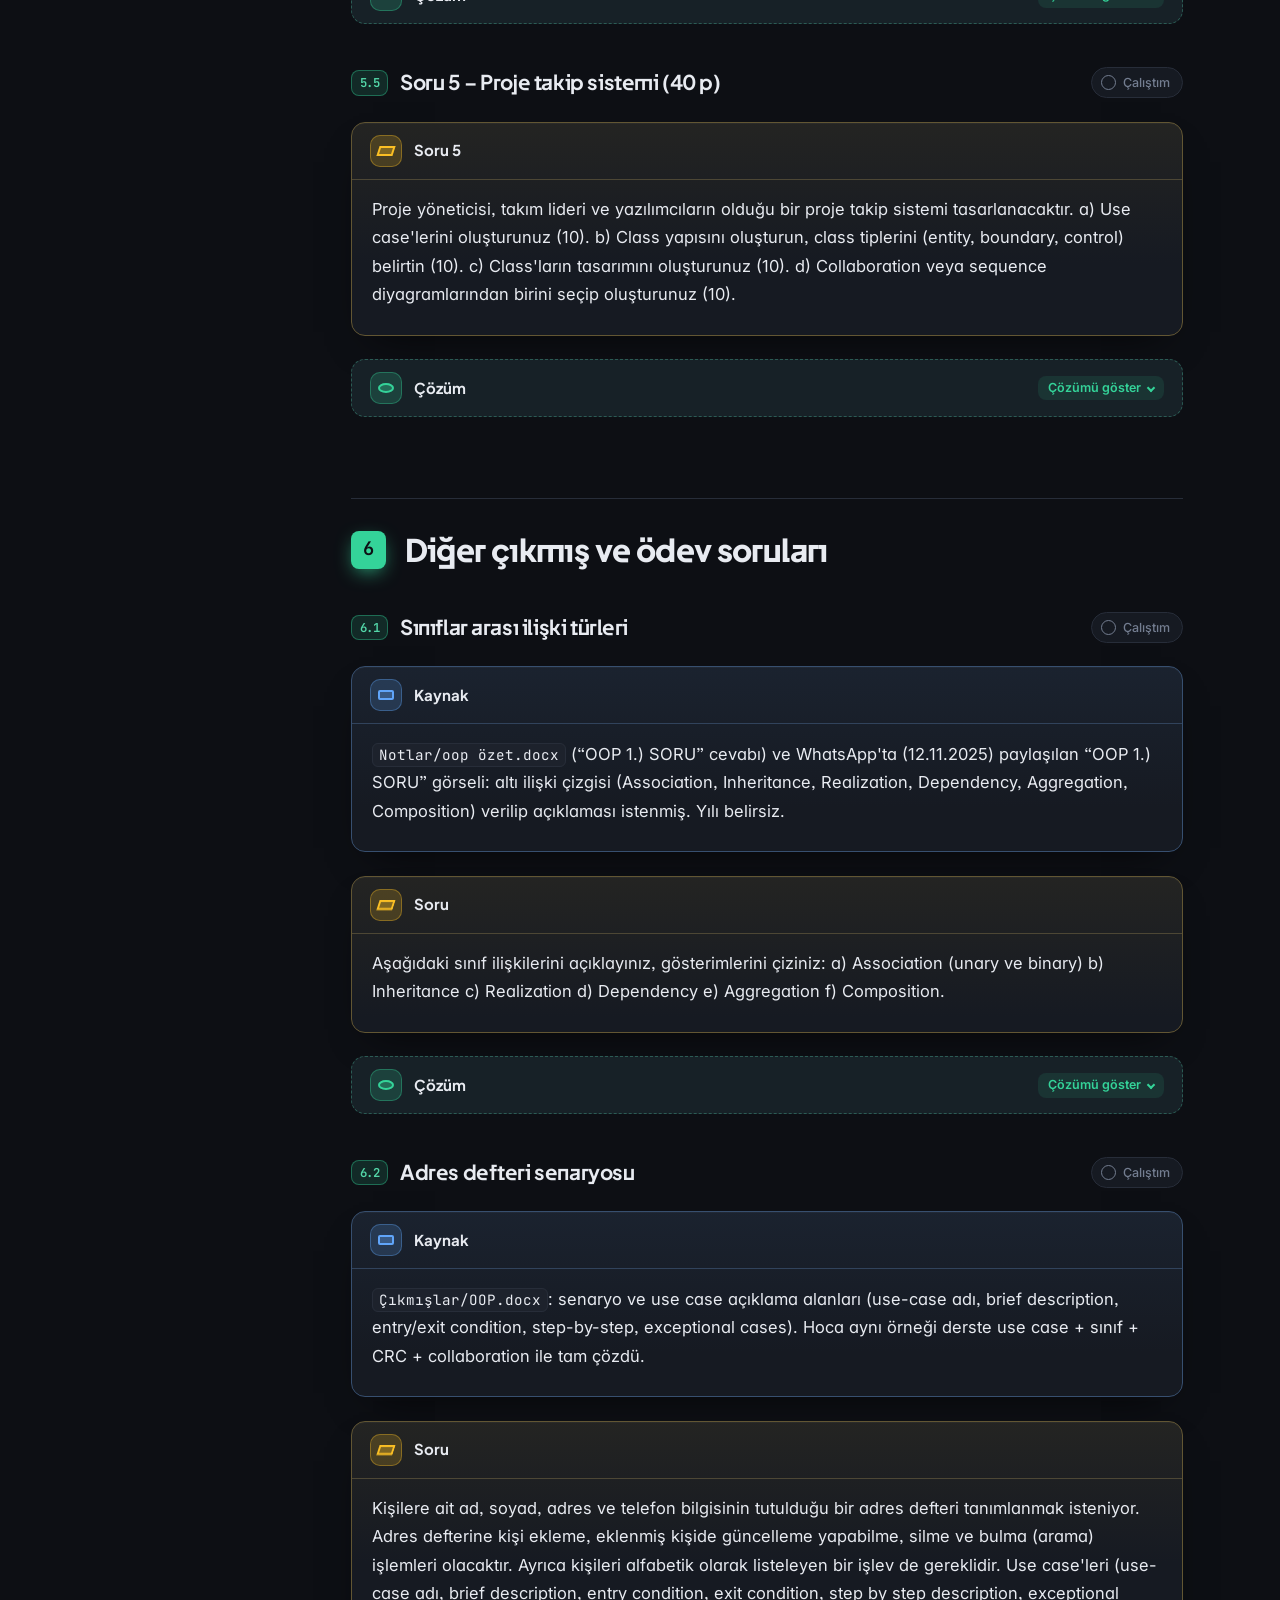
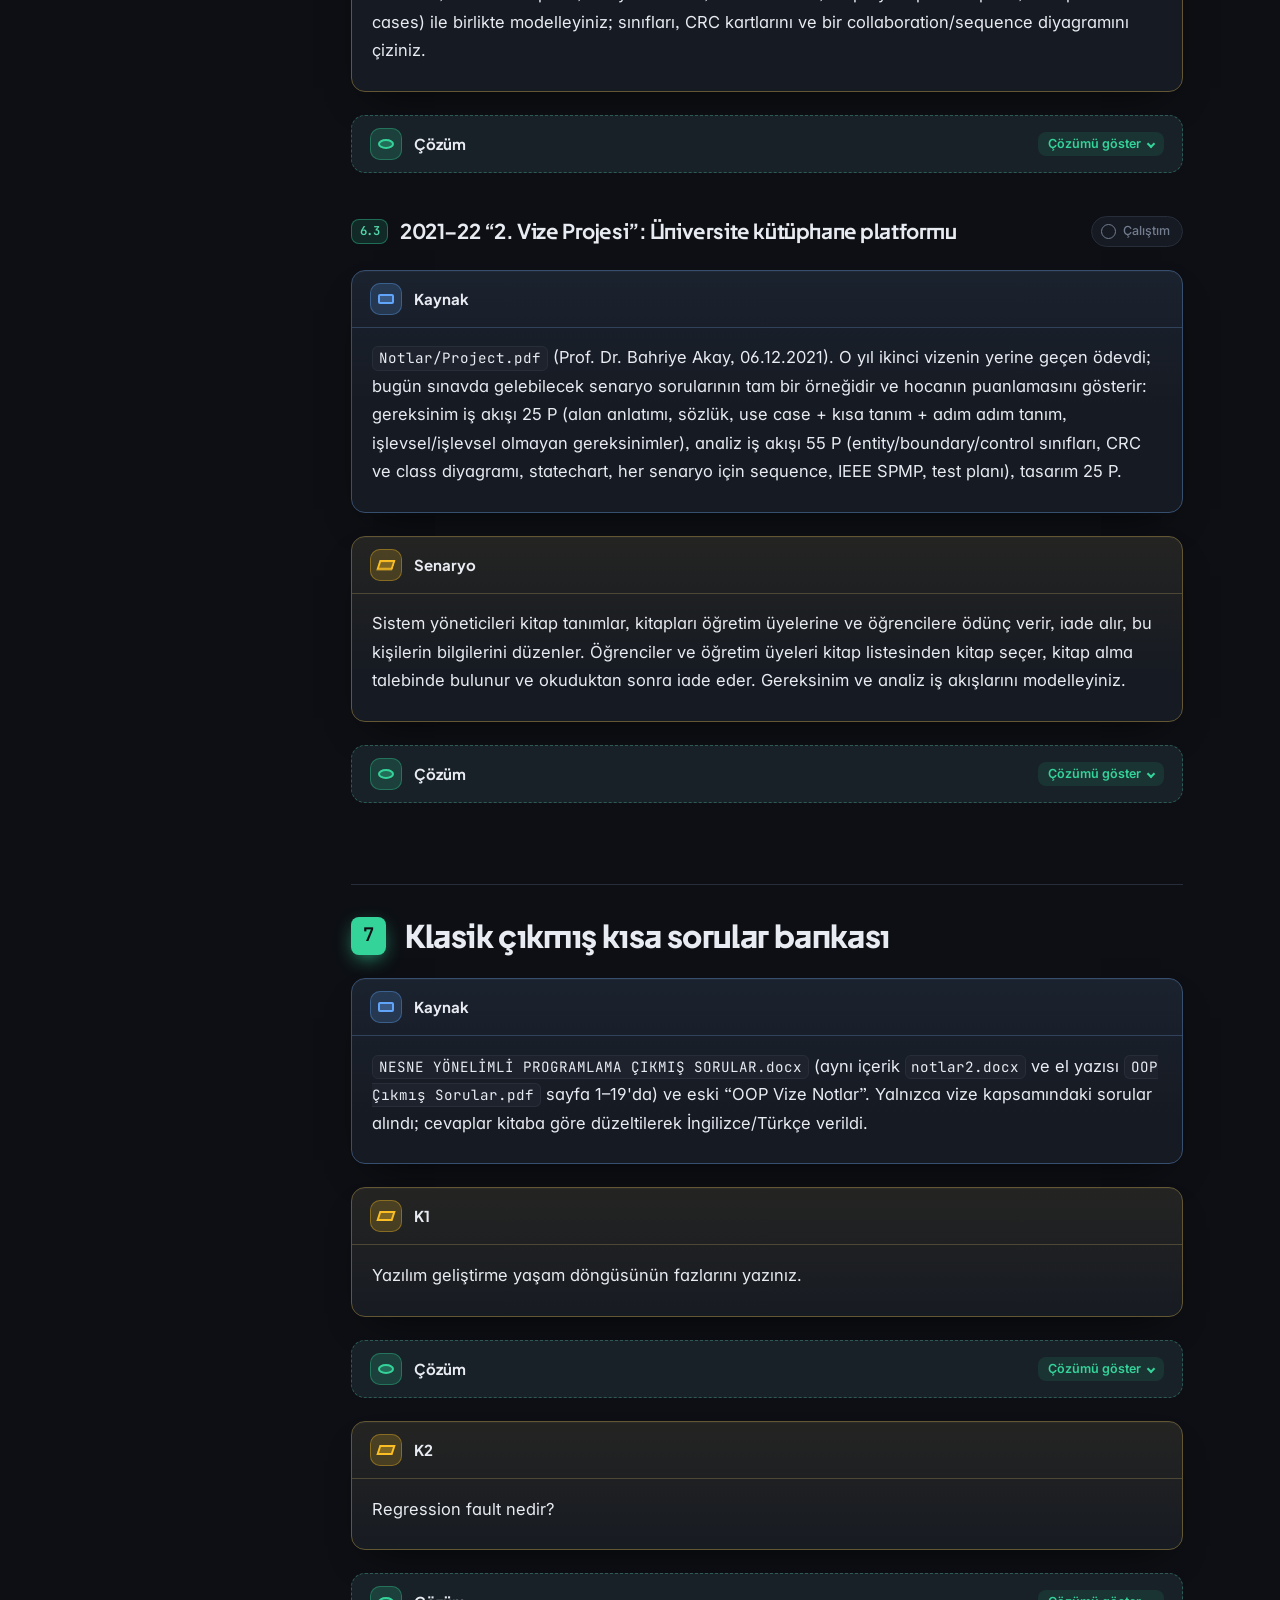
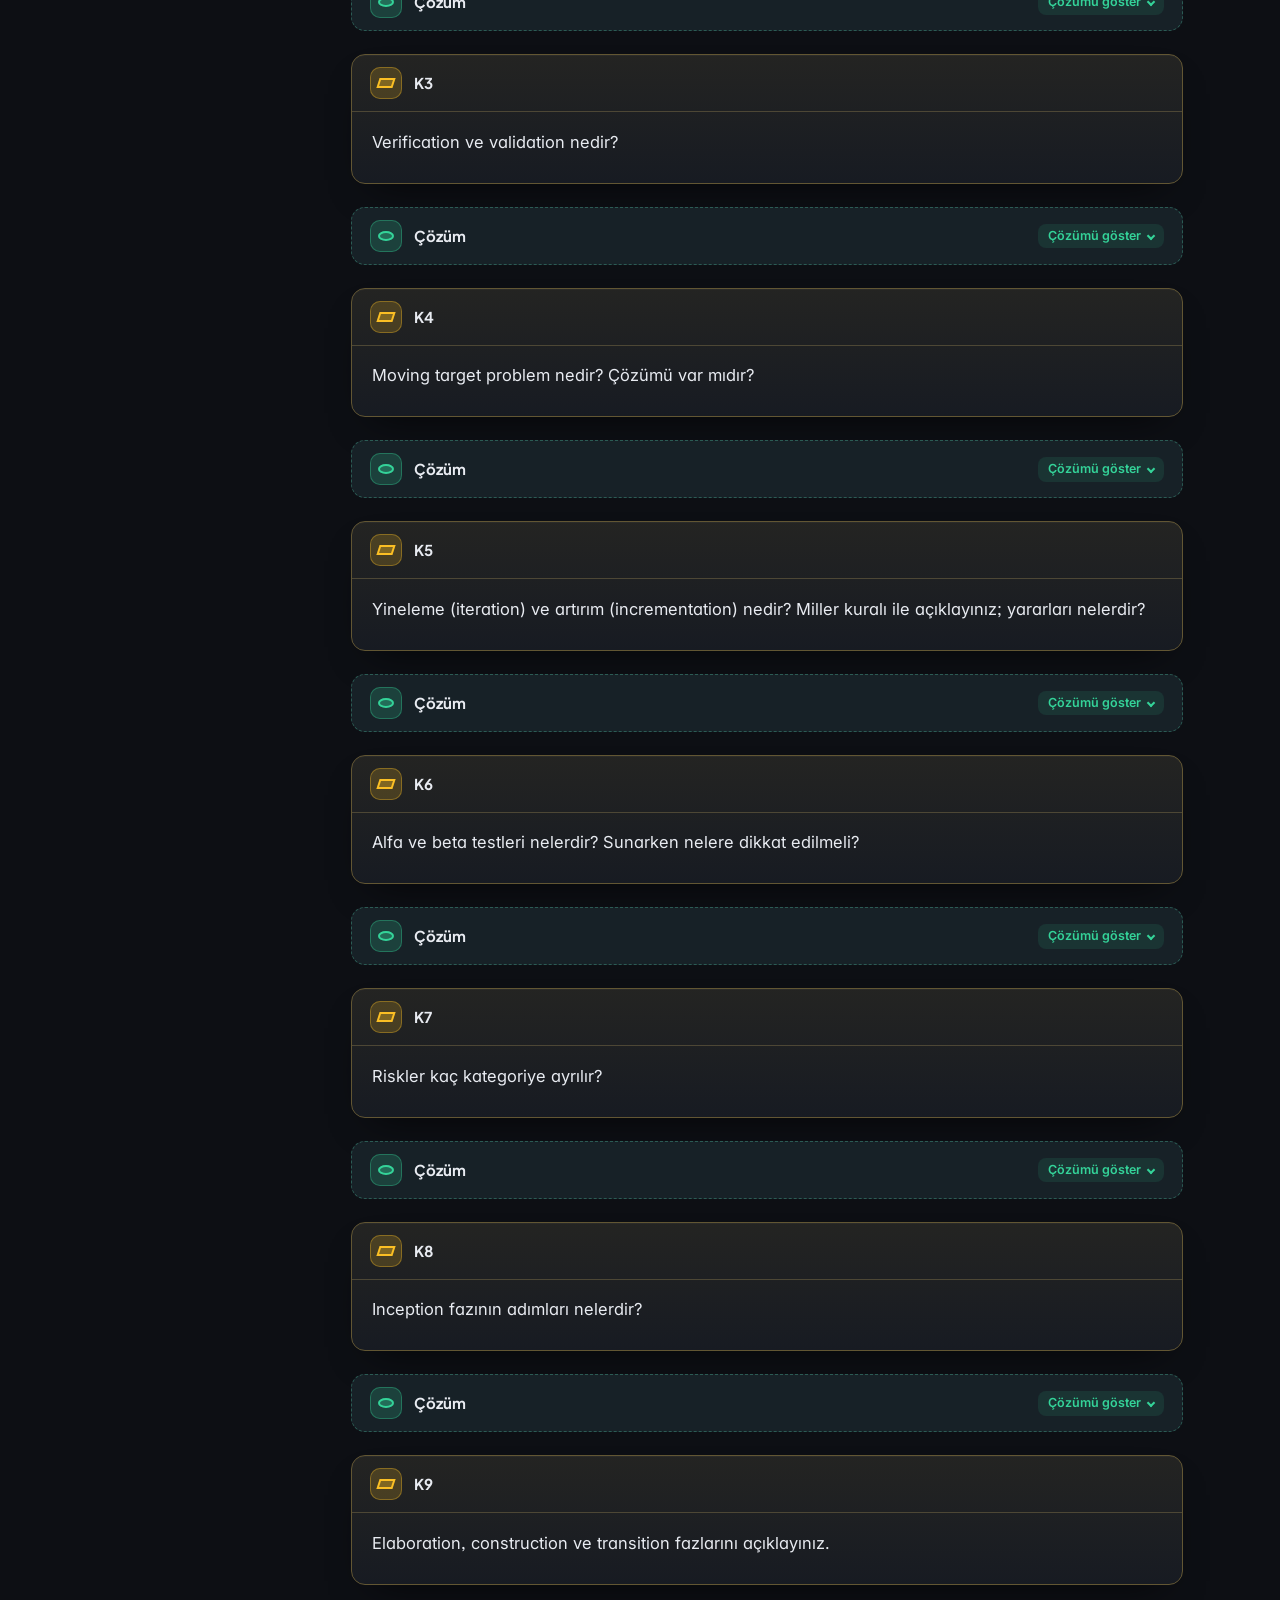
==== commit 71f7d8d0: "Flashcard bölümü: konu başına Anki desteleri ve sitede aralıklı tekrar - anki/: 8 konu destesi (482 " ====
--- a/html/cikmis-sorular.html
+++ b/html/cikmis-sorular.html
@@ -7,7 +7,7 @@
 <script>var t='dark',l='en';try{t=localStorage.getItem('oop:theme')||'dark';l=localStorage.getItem('oop:lang')||'en';}catch(e){}document.documentElement.dataset.theme=t;document.documentElement.dataset.lang=l;try{if(localStorage.getItem('oop:toc')==='hidden')document.documentElement.classList.add('toc-hidden');}catch(e){}</script>
 <link rel="preconnect" href="https://fonts.googleapis.com"><link rel="preconnect" href="https://fonts.gstatic.com" crossorigin><link href="https://fonts.googleapis.com/css2?family=Inter:ital,opsz,wght@0,14..32,400;0,14..32,500;0,14..32,600;0,14..32,700;1,14..32,400&family=Plus+Jakarta+Sans:wght@600;700;800&family=JetBrains+Mono:wght@400;500;600&display=swap" rel="stylesheet">
 <link rel="stylesheet" href="assets/katex/katex.min.css">
-<link rel="stylesheet" href="assets/style.css?v=e699d26c">
+<link rel="stylesheet" href="assets/style.css?v=b61c9efa">
 
 </head>
 <body class="doc g-sinav" data-page="cikmis-sorular" data-group="sinav" data-unit="h3" data-title="Çıkmış sorular ve çözümler" style="--accent:#34D399">
@@ -17,8 +17,9 @@
   <a class="brand" href="../index.html"><span class="brand-dot"></span>OOP Vize</a>
   <span class="crumb">Çıkmış sorular ve çözümler</span>
   <div class="tb-actions">
+    <a class="tb-btn" href="kartlar.html" title="Bu konunun flashcard destesi"><span class="ic ic-cards"></span><span class="lbl">Kartlar</span></a>
     <button class="tb-btn sbtn" id="searchBtn" type="button"><span class="ic ic-search"></span><span class="lbl">Ara</span><kbd>Ctrl K</kbd></button>
-    <button class="tb-btn lang-btn" id="langBtn" type="button" title="Çözümlerin dilini değiştir"><span data-l="en">EN</span><span data-l="tr">TR</span></button>
+    <button class="tb-btn lang-btn" id="langBtn" type="button" title="Dili değiştir: İngilizce (sınavda yazılacak) / Türkçe"><span data-l="en">EN</span><span data-l="tr">TR</span></button>
     <button class="tb-btn" id="quizBtn" type="button" title="Bütün çözümleri aç veya kapat"><span class="ic ic-eye"></span><span class="lbl">Çözümleri göster</span></button>
     <button class="tb-btn" id="themeBtn" type="button" aria-label="Tema değiştir"><span class="ic ic-theme"></span></button>
   </div>
@@ -37,7 +38,7 @@
       <p class="kicker">Çıkmış sorular ve çözümler</p>
       <h1><span class="fs-l">Çıkmış Vize Soruları ve Ayrıntılı Çözümleri</span></h1>
       <p class="byline">Sorular: sınav fotoğrafları, docx/md dosyaları, WhatsApp aktarımları<br> Çözümler: slaytlar, ders kitabı ve hocanın derste anlattıkları</p>
-      <ul class="chips"><li>8 bölüm</li><li>6 diyagram</li><li>57 soru</li><li>13 kod bloğu</li></ul>
+      <ul class="chips"><li>8 bölüm</li><li>13 diyagram</li><li>57 soru</li><li>14 kod bloğu</li></ul>
     </header>
     <article class="prose">
 <section class="box box-bilgi"><div class="box-h"><i class="shape s-islem"></i><span class="bt">Bu dosya hakkında</span></div><div class="box-b"><ul class="l"><li>Klasördeki bütün kaynaklarda bulunan <strong>vize</strong> sorularını içerir. Kaynak ve güvenilirlik her sınavın başında belirtilmiştir: <em>kâğıt fotoğrafı</em>, <em>docx/md</em>, <em>öğrenci aktarımı</em>. Final soruları (design pattern, SOLID kodlama) vize kapsamında olmadığı için alınmadı; yalnızca vize konularıyla örtüşenler alıştırmalarda kullanıldı.</li><li>Vize kapsamı: <strong>Chapter 1, 2, 3, 7, 11, 13</strong> ve UML sunumu (WhatsApp: <q class="alinti">1 2 3 7 11 13. üniteleri işledi hepsinden sorumluyuz</q>). Hafta 8 videosu klasörde yok; Hafta 9'un son iki parçası (UML) hocanın <q class="alinti">sınavımız bugünkü konulara kadar</q> dediği kısımdır ve dahildir. Hafta 10'dan sonrası (C# uygulamaları) final konusudur.</li><li>Sınav biçimi: <strong>4–5 klasik soru</strong>, ezbere ve çizime dayalı (ISO tablosu, stable intermediate forms, cohesion/coupling kodu, use case / class / sequence diyagramı). Cevaplar İngilizce terimlerle yazılmalı.</li><li><strong>Dil:</strong> <span class="lang-en">Cevaplar sınavda yazılacağı gibi <strong>İngilizce</strong> verildi. Türkçeleri için sitede sağ üstteki <strong>EN | TR</strong> düğmesini kullan ya da <code class="tt">02_Cikmis_Sorular_TR.pdf</code> dosyasını aç.</span><span class="lang-tr" lang="tr">Bu sürümde İngilizce cevapların <strong>Türkçe</strong> karşılıkları verildi. Türkçe yalnızca anlamak için; sınavda cevapları ve terimleri <strong>İngilizce</strong> yazın. İngilizce sürüm: <code class="tt">02_Cikmis_Sorular.pdf</code> (sitede <strong>EN | TR</strong> düğmesi).</span></li><li>Konu dağılımı ve tahmin: <code class="tt">03_Soru_Analizi.pdf</code>.</li></ul></div></section>
@@ -101,29 +102,42 @@
 <h3 id="soru-4-rent-a-car-otomasyonu-sinif-iliskileri" class="h"><span class="num">1.4</span><span class="ht">Soru 4 – Rent a car otomasyonu: sınıf ilişkileri</span></h3>
 <section class="box box-soru" id="soru-4"><div class="box-h"><i class="shape s-giris"></i><span class="bt">Soru 4 (senaryo öğrenci aktarımından)</span></div><div class="box-b"><p>Bir araç kiralama (rent a car) firmasının otomasyonu için sınıf diyagramı veriliyor/isteniyor. Diyagramdaki okların türlerini (association, aggregation, composition, inheritance, realization, dependency) ve senaryodaki sınıflar açısından işlevlerini açıklayınız.</p></div></section>
 <details class="box box-cozum"><summary class="box-h"><i class="shape s-basla"></i><span class="bt">Çözüm</span><span class="tog" aria-hidden="true"></span></summary><div class="box-b"><p>Sınav kâğıdındaki diyagram elimizde yok; aşağıdaki diyagram aynı senaryo için bütün ilişki türlerini içerecek şekilde kurulmuştur. Cevapta her ok için <strong>tür + iki sınıf açısından anlam + çokluk</strong> yazılmalıdır.</p>
-<div class="center"><figure class="gfx gfx-fig"><button type="button" class="zoom" aria-label="Büyüt"><img src="assets/gfx/g_836905bc9031.svg" width="548" height="335" loading="lazy" alt="Diyagram"></button></figure></div>
+<div class="center"><figure class="gfx gfx-fig"><button type="button" class="zoom" aria-label="Büyüt"><img src="assets/gfx/g_72c87c113b16.svg" width="548" height="335" loading="lazy" alt="Diyagram"></button></figure></div>
 <div class="center"><div class="tbl-wrap"><table class="tbl"><thead><tr><th class="ac">#</th><th><span class="lang-en">Relation type</span><span class="lang-tr" lang="tr">İlişki türü</span></th><th><span class="lang-en">Explanation</span><span class="lang-tr" lang="tr">Açıklama</span></th></tr></thead><tbody><tr><td class="ac">1</td><td>Composition</td><td>Firma <span class="katex"><span class="katex-html" aria-hidden="true"><span class="base"><span class="strut" style="height:0.8034em;vertical-align:-0.1111em;"></span><span class="mord amsrm">⧫</span></span></span></span> Şube: bir firmanın bir veya daha fazla şubesi vardır; şubenin yaşam döngüsünü firma kontrol eder, firma kapanırsa şubeler de yok olur; bir şube tek bir firmaya aittir.</td></tr><tr><td class="ac">2</td><td>Aggregation</td><td>Şube <span class="katex"><span class="katex-html" aria-hidden="true"><span class="base"><span class="strut" style="height:0.8034em;vertical-align:-0.1111em;"></span><span class="mord amsrm">◊</span></span></span></span> Araç: şube bir araç topluluğu içerir (0..*); araç şubeden bağımsız yaşar, başka şubeye transfer edilebilir. Elmas <strong>Şube</strong> tarafında.</td></tr><tr><td class="ac">3</td><td>Inheritance</td><td>Otomobil ve Minibüs <em>is-a</em> Araç: plaka, marka, günlük ücret gibi ortak özellikleri Araç'tan miras alırlar. Araç italik <span class="katex"><span class="katex-html" aria-hidden="true"><span class="base"><span class="strut" style="height:0.3669em;"></span><span class="mrel">⇒</span></span></span></span> abstract. Bireysel/Kurumsal Müşteri de Müşteri'den kalıtılır.</td></tr><tr><td class="ac">4</td><td>Binary association</td><td>Müşteri – Kiralama: ikisi birbirinden haberdar; bir müşterinin sıfır veya daha fazla kiralaması olabilir, her kiralama tek müşteriye aittir.</td></tr><tr><td class="ac">5</td><td>Directed association</td><td>Kiralama <span class="katex"><span class="katex-html" aria-hidden="true"><span class="base"><span class="strut" style="height:0.3669em;"></span><span class="mrel">→</span></span></span></span> Araç: kiralama aracın metotlarını çağırır (<code class="tt">musaitMi()</code>, <code class="tt">durumGuncelle()</code>), araç kiralamadan haberdar değil; her kiralama tam bir araca aittir, bir araç zamanla birçok kiralamada yer alır.</td></tr><tr><td class="ac">6</td><td>Composition</td><td>Kiralama <span class="katex"><span class="katex-html" aria-hidden="true"><span class="base"><span class="strut" style="height:0.8034em;vertical-align:-0.1111em;"></span><span class="mord amsrm">⧫</span></span></span></span> Fatura: fatura kiralama tarafından oluşturulur ve kiralama olmadan var olamaz (1–1).</td></tr><tr><td class="ac">7</td><td>Dependency</td><td>KiralamaKontrol - - «use» <span class="katex"><span class="katex-html" aria-hidden="true"><span class="base"><span class="strut" style="height:0.5782em;vertical-align:-0.0391em;"></span><span class="mrel">&gt;</span></span></span></span> IOdeme: kontrol sınıfı ödemeyi geçici olarak kullanır (parametre); ödeme arayüzü değişirse kontrol etkilenir. Aynı şekilde KiralamaKontrol Kiralama'yı kullanır.</td></tr><tr><td class="ac">8</td><td>Realization</td><td>KrediKartiOdeme ve NakitOdeme IOdeme arayüzünü gerçekleştirir (<em>can-do</em>); yeni ödeme türü eklemek mevcut kodu değiştirmez (Open-Closed).</td></tr></tbody></table></div></div>
 <p>Sınıf türleri: Musteri, Arac, Kiralama, Fatura, Sube <strong>entity</strong>; KiralamaKontrol <strong>control</strong>; kiralama ekranı ve fatura çıktısı <strong>boundary</strong> olur.</p></div></details>
 <h3 id="soru-5-rent-a-car-sequence-diyagrami-24-puan" class="h"><span class="num">1.5</span><span class="ht">Soru 5 – Rent a car: sequence diyagramı (24 puan)</span></h3>
 <section class="box box-soru" id="soru-5"><div class="box-h"><i class="shape s-giris"></i><span class="bt">Soru 5</span></div><div class="box-b"><p>Rent a car otomasyonunun “Araç Kirala” senaryosu için sequence diyagramını çiziniz.</p></div></section>
 <details class="box box-cozum"><summary class="box-h"><i class="shape s-basla"></i><span class="bt">Çözüm</span><span class="tog" aria-hidden="true"></span></summary><div class="box-b"><p>Senaryo: Personel müşterinin bilgisini ve istediği tarih aralığını girer; sistem müsait araç arar; araç <strong>varsa</strong> ücret hesaplanır, kiralama oluşturulur, ödeme alınır, araç “kirada” olarak işaretlenir ve onay gösterilir; araç <strong>yoksa</strong> “müsait araç yok” mesajı gösterilir.</p>
-<div class="center"><figure class="gfx gfx-flow"><button type="button" class="zoom" aria-label="Büyüt"><img src="assets/gfx/g_c93834d80021.svg" width="547" height="505" loading="lazy" alt="Akış diyagramı"></button></figure></div>
+<div class="center"><figure class="gfx gfx-flow"><button type="button" class="zoom" aria-label="Büyüt"><img src="assets/gfx/g_be998cae8788.svg" width="547" height="505" loading="lazy" alt="Akış diyagramı"></button></figure></div>
 <p>Puan kazandıran noktalar: (1) aktör + boundary + control + entity nesneleri doğru sırada; (2) her mesaj <strong>okun ucundaki sınıfın metodu</strong> ve parametreli yazılmış; (3) dönüşler kesikli; (4) aktivasyon kutuları; (5) if/else için <code class="tt">alt</code> çerçevesi; (6) self call (<code class="tt">ucretHesapla</code>); (7) akış use case adımlarıyla tutarlı.</p></div></details>
 <h2 id="2024-2025-guz-vizesi-ogrenci-aktarimi-hocanin-cozumu" class="h"><span class="num">2</span><span class="ht">2024–2025 Güz Vizesi (öğrenci aktarımı + hocanın çözümü)</span></h2>
 <section class="box box-bilgi"><div class="box-h"><i class="shape s-islem"></i><span class="bt">Kaynak</span></div><div class="box-b"><p><code class="tt">Çıkmışlar/2024-2025 Vize Soruları.md</code>, WhatsApp aktarımları (<q class="alinti">geçen sene vizede Stable İntermediate Forms konusunu açıklamalarıyla, ISO tablosunu komple, cohesion-coupling kodu türü ve düzeltimi bir de use case çıkmıştı</q>) ve hocanın vizeden sonra tahtada gösterdiği use case çözümünün fotoğrafları.</p></div></section>
 <h3 id="soru-1-stable-intermediate-forms-15-puan" class="h"><span class="num">2.1</span><span class="ht">Soru 1 – Stable Intermediate Forms (15 puan)</span></h3>
 <section class="box box-soru" id="soru-6"><div class="box-h"><i class="shape s-giris"></i><span class="bt">Soru 1</span></div><div class="box-b"><p>Stable intermediate forms'u açıklayınız.</p></div></section>
-<details class="box box-cozum"><summary class="box-h"><i class="shape s-basla"></i><span class="bt">Çözüm</span><span class="tog" aria-hidden="true"></span></summary><div class="box-b"><p>Cevap 2025–26 Soru 2 ile aynıdır: <strong>three points of contact</strong>, <strong>copy before release</strong>, <strong>iterative and incremental software development</strong> (stepwise refinement, snowball effect), her biri bir–iki cümle İngilizce açıklamayla. Ayrıntı: Konu 2, Bölüm 2.7.</p></div></details>
+<details class="box box-cozum"><summary class="box-h"><i class="shape s-basla"></i><span class="bt">Çözüm</span><span class="tog" aria-hidden="true"></span></summary><div class="box-b"><div class="lang-en"><p><em>Complex systems evolve much faster and more safely if they pass through stable intermediate forms. At every step we have a stable, working form; if a change fails we return to the last stable form instead of starting again. This minimizes the effects of the moving target problem and of inevitable mistakes. Three ways:</em></p>
+<ol class="l"><li><strong>Three points of contact:</strong> <em>Like a climber who keeps three limbs fixed and moves only one, we change only one thing at a time and keep everything else stable. When the change is tested and stable, we change the next thing. If the change has a negative effect, it is easy to go back, and we know which change caused the problem.</em></li><li><strong>Copy before release:</strong> <em>Before a new version is released (before the change goes live), a copy/backup of the current stable version is taken, so that we can roll back if the new version fails (baselines, version control).</em></li><li><strong>Iterative and incremental software development:</strong> <em>The product is built in increments (mini projects) and the workflows are iterated in each increment. At the end of each increment there is a working but incomplete product, i.e. a stable intermediate form. We start with the most important core (stepwise refinement, Miller's law) and grow it like a snowball (snowball effect); risks are reduced and the product evolves with new information.</em></li></ol></div>
+<div class="lang-tr" lang="tr"><p><em>Karmaşık sistemler, kararlı ara formlardan (stable intermediate forms) geçerek gelişirlerse çok daha hızlı ve güvenli gelişir. Her adımda kararlı, çalışan bir form vardır; bir değişiklik başarısız olursa her şeye baştan başlamak yerine son kararlı forma geri dönülür. Bu, moving target probleminin ve kaçınılmaz hataların etkisini azaltır. Üç yolu vardır:</em></p>
+<ol class="l"><li><strong>Three points of contact (üç temas noktası):</strong> <em>Üç uzvunu sabit tutup yalnızca birini hareket ettiren bir tırmanıcı gibi, aynı anda yalnızca tek bir şeyi değiştirir, diğer her şeyi sabit tutarız. Değişiklik test edilip kararlı hâle gelince sıradakini değiştiririz. Değişiklik olumsuz sonuç verirse geri dönmek kolaydır ve sorunun hangi değişiklikten çıktığını biliriz.</em></li><li><strong>Copy before release (yayından önce kopyala):</strong> <em>Yeni bir sürüm yayımlanmadan (değişiklik canlıya alınmadan) önce mevcut kararlı sürümün kopyası/yedeği alınır; yeni sürüm başarısız olursa kararlı kopyaya geri dönülür (baseline, sürüm kontrolü).</em></li><li><strong>Iterative and incremental software development (yinelemeli ve artırımlı geliştirme):</strong> <em>Ürün artırımlar (mini projeler) hâlinde geliştirilir ve her artırımda iş akışları yinelenir. Her artırımın sonunda çalışan ama eksik bir ürün, yani kararlı bir ara form vardır. En önemli çekirdekten başlanır (stepwise refinement, Miller yasası) ve ürün kartopu gibi büyütülür (snowball effect); riskler azalır, ürün yeni bilgilerle evrilir.</em></li></ol></div></div></details>
 <h3 id="soru-2-iso-iec-25010-tablosu-komple" class="h"><span class="num">2.2</span><span class="ht">Soru 2 – ISO/IEC 25010 tablosu (komple)</span></h3>
 <section class="box box-soru" id="soru-7"><div class="box-h"><i class="shape s-giris"></i><span class="bt">Soru 2</span></div><div class="box-b"><p>ISO/IEC 25010 kalite karakteristiklerini ve alt karakteristiklerini yazınız.</p></div></section>
-<details class="box box-cozum"><summary class="box-h"><i class="shape s-basla"></i><span class="bt">Çözüm</span><span class="tog" aria-hidden="true"></span></summary><div class="box-b"><p>9 ana başlık ve 40 alt başlığın tamamı (2025–26 Soru 1'deki tablo). O yıl “hepsi” istendi; WhatsApp'a göre tablo 20–25 puan civarındaydı.</p></div></details>
+<details class="box box-cozum"><summary class="box-h"><i class="shape s-basla"></i><span class="bt">Çözüm</span><span class="tog" aria-hidden="true"></span></summary><div class="box-b"><p>O yıl “hepsi” istendi (WhatsApp'a göre tablo 20–25 puan civarındaydı): 9 ana başlık ve 40 alt başlığın tamamı yazılmalı.</p>
+<div class="center"><div class="tbl-wrap"><table class="tbl"><thead><tr><th><span class="lang-en">Characteristic</span><span class="lang-tr" lang="tr">Karakteristik</span></th><th><span class="lang-en">Sub-characteristics</span><span class="lang-tr" lang="tr">Alt karakteristikler</span></th></tr></thead><tbody><tr><td><span class="lang-en">Functional Suitability</span><span class="lang-tr" lang="tr">Functional Suitability<br>(İşlevsel uygunluk)</span></td><td><span class="lang-en">functional completeness, functional correctness, functional appropriateness</span><span class="lang-tr" lang="tr">functional completeness, functional correctness, functional appropriateness<br><em>(işlevsel tamlık, işlevsel doğruluk, işlevsel yerindelik)</em></span></td></tr><tr><td><span class="lang-en">Performance Efficiency</span><span class="lang-tr" lang="tr">Performance Efficiency<br>(Performans verimliliği)</span></td><td><span class="lang-en">time behaviour, resource utilization, capacity</span><span class="lang-tr" lang="tr">time behaviour, resource utilization, capacity<br><em>(zaman davranışı, kaynak kullanımı, kapasite)</em></span></td></tr><tr><td><span class="lang-en">Compatibility</span><span class="lang-tr" lang="tr">Compatibility<br>(Uyumluluk)</span></td><td><span class="lang-en">co-existence, interoperability</span><span class="lang-tr" lang="tr">co-existence, interoperability<br><em>(birlikte var olabilme, birlikte çalışabilirlik)</em></span></td></tr><tr><td><span class="lang-en">Interaction Capability</span><span class="lang-tr" lang="tr">Interaction Capability<br>(Etkileşim yeteneği)</span></td><td><span class="lang-en">appropriateness recognizability, learnability, operability, user error protection, user engagement, inclusivity, user assistance, self-descriptiveness</span><span class="lang-tr" lang="tr">appropriateness recognizability, learnability, operability, user error protection, user engagement, inclusivity, user assistance, self-descriptiveness<br><em>(uygunluğun tanınabilirliği, öğrenilebilirlik, çalıştırılabilirlik, kullanıcı hatasından koruma, kullanıcı katılımı, kapsayıcılık, kullanıcıya yardım, kendini açıklayabilirlik)</em></span></td></tr><tr><td><span class="lang-en">Reliability</span><span class="lang-tr" lang="tr">Reliability<br>(Güvenilirlik)</span></td><td><span class="lang-en">faultlessness, availability, fault tolerance, recoverability</span><span class="lang-tr" lang="tr">faultlessness, availability, fault tolerance, recoverability<br><em>(hatasızlık, erişilebilirlik (hazır bulunma), hata toleransı, kurtarılabilirlik)</em></span></td></tr><tr><td><span class="lang-en">Security</span><span class="lang-tr" lang="tr">Security<br>(Güvenlik)</span></td><td><span class="lang-en">confidentiality, integrity, non-repudiation, accountability, authenticity, resistance</span><span class="lang-tr" lang="tr">confidentiality, integrity, non-repudiation, accountability, authenticity, resistance<br><em>(gizlilik, bütünlük, inkâr edilemezlik, hesap verebilirlik, kimlik doğruluğu, saldırıya direnç)</em></span></td></tr><tr><td><span class="lang-en">Maintainability</span><span class="lang-tr" lang="tr">Maintainability<br>(Bakım yapılabilirlik)</span></td><td><span class="lang-en">modularity, reusability, analysability, modifiability, testability</span><span class="lang-tr" lang="tr">modularity, reusability, analysability, modifiability, testability<br><em>(modülerlik, yeniden kullanılabilirlik, analiz edilebilirlik, değiştirilebilirlik, test edilebilirlik)</em></span></td></tr><tr><td><span class="lang-en">Flexibility</span><span class="lang-tr" lang="tr">Flexibility<br>(Esneklik)</span></td><td><span class="lang-en">adaptability, scalability, installability, replaceability</span><span class="lang-tr" lang="tr">adaptability, scalability, installability, replaceability<br><em>(uyarlanabilirlik, ölçeklenebilirlik, kurulabilirlik, yer değiştirebilirlik)</em></span></td></tr><tr><td><span class="lang-en">Safety</span><span class="lang-tr" lang="tr">Safety<br>(Emniyet)</span></td><td><span class="lang-en">operational constraint, risk identification, fail safe, hazard warning, safe integration</span><span class="lang-tr" lang="tr">operational constraint, risk identification, fail safe, hazard warning, safe integration<br><em>(operasyonel kısıt, risk tanımlama, arızada güvenli duruma geçme, tehlike uyarısı, güvenli bütünleşme)</em></span></td></tr></tbody></table></div></div>
+<p><span class="lang-en"></span><span class="lang-tr" lang="tr">Türkçe karşılıklar yalnızca anlamak içindir; sınavda maddeleri <strong>İngilizce</strong> yazın.</span>Açıklama istenmedi, maddeler yeterli. 2011 sürümünü bilen biri <em>Usability</em> ve <em>Portability</em> yazarsa yine puan alabilir, ama hoca 2023 tablosunu kullanıyor.</p></div></details>
 <h3 id="soru-3-e-ticaret-use-case" class="h"><span class="num">2.3</span><span class="ht">Soru 3 – E-ticaret use case</span></h3>
 <section class="box box-soru" id="soru-8"><div class="box-h"><i class="shape s-giris"></i><span class="bt">Soru 3</span></div><div class="box-b"><p>Bir alışveriş sitesinde kullanıcı ürün arayabilir/filtreleyebilir, sepete ekleyebilir, stokta varsa ödeme yaparak satın alabilir; yönetici ürün ve kullanıcıları yönetir. Use case diyagramını çiziniz ve use case'leri (brief description, pre/post condition, step-by-step, special cases) açıklayınız.</p></div></section>
-<details class="box box-cozum"><summary class="box-h"><i class="shape s-basla"></i><span class="bt">Çözüm</span><span class="tog" aria-hidden="true"></span></summary><div class="box-b"><p>Hocanın çözümü (diyagram ve <em>Delete Product</em> açıklaması) Konu 6, Bölüm 6.7'de çizilmiştir. Özet:</p>
+<details class="box box-cozum"><summary class="box-h"><i class="shape s-basla"></i><span class="bt">Çözüm</span><span class="tog" aria-hidden="true"></span></summary><div class="box-b"><p>Hocanın vizeden sonra tahtada gösterdiği çözüm:</p>
+<div class="center"><figure class="gfx gfx-flow"><button type="button" class="zoom" aria-label="Büyüt"><img src="assets/gfx/g_d4f0ea9c388e.svg" width="614" height="335" loading="lazy" alt="Akış diyagramı"></button></figure></div>
 <ul class="l"><li>Aktörler: <strong>User</strong>, <strong>Admin</strong> (gerekirse ödeme sistemi de insan olmayan aktör).</li><li>User: Login, Register, List Products («include» Search/Filter), View Cart (sepete ekleme dahil), Payment («include» Approve Card).</li><li>Admin: Modify Users, Add Product, Update Product, Delete Product («include» Search/Filter); Cancel ve Timeout «extend» Delete Product.</li></ul>
+<p><strong>Delete Product</strong> (hocanın açıklaması):</p>
+<div class="lang-en"><ul class="l"><li><strong>Unique name:</strong> Delete Product</li><li><strong>Brief description:</strong> Admin product deletion process is described.</li><li><strong>Participating actor:</strong> Admin</li><li><strong>Pre-condition:</strong> The product is found.</li><li><strong>Post-condition:</strong> The product is deleted.</li><li><strong>Step-by-step description:</strong> 1. Admin searches the product in the system. 2. The product details are shown. 3. Admin approves the deletion. 4. The product is deleted in 5 ms.</li><li><strong>Special cases:</strong> 1. Time out. 2. Cancel.</li></ul></div>
+<div class="lang-tr" lang="tr"><ul class="l"><li><strong>Unique name (ad):</strong> Delete Product</li><li><strong>Brief description (kısa tanım):</strong> Yöneticinin ürün silme işlemi anlatılır.</li><li><strong>Participating actor (aktör):</strong> Admin (yönetici)</li><li><strong>Pre-condition (ön koşul):</strong> Ürün bulunmuştur.</li><li><strong>Post-condition (son koşul):</strong> Ürün silinmiştir.</li><li><strong>Step-by-step description (adımlar):</strong> 1. Yönetici ürünü sistemde arar. 2. Ürünün detayları gösterilir. 3. Yönetici silmeyi onaylar. 4. Ürün 5 ms içinde silinir.</li><li><strong>Special cases (özel durumlar):</strong> 1. Zaman aşımı (time out). 2. Vazgeçme (cancel).</li></ul></div>
+<p><strong>Payment:</strong></p>
+<div class="lang-en"><ul class="l"><li><strong>Brief description:</strong> The user pays for the products in the cart.</li><li><strong>Participating actors:</strong> User (and the bank / credit card system as a non-human actor, if modeled)</li><li><strong>Pre-condition:</strong> The user is logged in, the cart is not empty and the products are in stock.</li><li><strong>Post-condition:</strong> The payment is completed, the order is created and the stock is decreased.</li><li><strong>Steps:</strong> 1. User views the cart and selects payment. 2. User enters card information. 3. System approves the card (Approve Card, include). 4. System creates the order and shows a confirmation.</li><li><strong>Special cases:</strong> card is not approved; product is out of stock; user cancels.</li></ul></div>
+<div class="lang-tr" lang="tr"><ul class="l"><li><strong>Brief description (kısa tanım):</strong> Kullanıcı sepetteki ürünlerin ödemesini yapar.</li><li><strong>Participating actors (aktörler):</strong> User (modellenirse banka / kredi kartı sistemi insan olmayan aktör olarak)</li><li><strong>Pre-condition (ön koşul):</strong> Kullanıcı giriş yapmıştır, sepet boş değildir ve ürünler stoktadır.</li><li><strong>Post-condition (son koşul):</strong> Ödeme tamamlanmış, sipariş oluşturulmuş ve stok azaltılmıştır.</li><li><strong>Steps (adımlar):</strong> 1. Kullanıcı sepeti görüntüler ve ödemeyi seçer. 2. Kart bilgilerini girer. 3. Sistem kartı onaylar (Approve Card, include). 4. Sistem siparişi oluşturur ve onay gösterir.</li><li><strong>Special cases (özel durumlar):</strong> kart onaylanmadı; ürün stokta yok; kullanıcı vazgeçti.</li></ul></div>
 <p><strong>Add to Cart</strong> açıklaması (soruda vurgulanan işlem):</p>
 <div class="lang-en"><ul class="l"><li><strong>Brief description:</strong> The user adds a selected product to the shopping cart.</li><li><strong>Actor:</strong> User. <strong>Pre-condition:</strong> The user is logged in and the product is listed. <strong>Post-condition:</strong> The product is in the cart and the cart total is updated.</li><li><strong>Steps:</strong> 1. User searches/lists products. 2. User selects a product and the quantity. 3. System checks the stock. 4. System adds the product to the cart. 5. System shows the updated cart.</li><li><strong>Special cases:</strong> product is out of stock (extend: Out of Stock); quantity exceeds stock; user cancels.</li></ul></div>
-<div class="lang-tr" lang="tr"><ul class="l"><li><strong>Brief description (kısa tanım):</strong> Kullanıcı seçtiği ürünü alışveriş sepetine ekler.</li><li><strong>Actor:</strong> User (kullanıcı). <strong>Pre-condition (ön koşul):</strong> Kullanıcı giriş yapmıştır ve ürün listelenmiştir. <strong>Post-condition (son koşul):</strong> Ürün sepettedir ve sepet toplamı güncellenmiştir.</li><li><strong>Steps (adımlar):</strong> 1. Kullanıcı ürünleri arar/listeler. 2. Kullanıcı bir ürün ve adet seçer. 3. Sistem stoğu kontrol eder. 4. Sistem ürünü sepete ekler. 5. Sistem güncellenmiş sepeti gösterir.</li><li><strong>Special cases (özel durumlar):</strong> ürün stokta yok (extend: Out of Stock); istenen adet stoktan fazla; kullanıcı vazgeçer.</li></ul></div></div></details>
+<div class="lang-tr" lang="tr"><ul class="l"><li><strong>Brief description (kısa tanım):</strong> Kullanıcı seçtiği ürünü alışveriş sepetine ekler.</li><li><strong>Actor:</strong> User (kullanıcı). <strong>Pre-condition (ön koşul):</strong> Kullanıcı giriş yapmıştır ve ürün listelenmiştir. <strong>Post-condition (son koşul):</strong> Ürün sepettedir ve sepet toplamı güncellenmiştir.</li><li><strong>Steps (adımlar):</strong> 1. Kullanıcı ürünleri arar/listeler. 2. Kullanıcı bir ürün ve adet seçer. 3. Sistem stoğu kontrol eder. 4. Sistem ürünü sepete ekler. 5. Sistem güncellenmiş sepeti gösterir.</li><li><strong>Special cases (özel durumlar):</strong> ürün stokta yok (extend: Out of Stock); istenen adet stoktan fazla; kullanıcı vazgeçer.</li></ul></div>
+<p>Dikkat edilecekler: (1) Aktörler sistem dikdörtgeninin <strong>dışında</strong>, use case'ler <strong>içinde</strong>. (2) Aktör–use case arası <strong>düz çizgi</strong>. (3) Her include/extend okunun üzerine stereotip yazılır, yönler doğru çizilir. (4) Hoca kısıtı step-by-step'e somut yazmayı seviyor (“in 5 ms”).</p></div></details>
 <h3 id="soru-4-cohesion-coupling-tur-ve-daha-iyi-hale-getirme" class="h"><span class="num">2.4</span><span class="ht">Soru 4 – Cohesion/coupling: tür ve daha iyi hâle getirme</span></h3>
 <section class="box box-soru" id="soru-9"><div class="box-h"><i class="shape s-giris"></i><span class="bt">Soru 4 (kod hatırlanmıyor; hocanın derste aynı mantıkla verdiği örnek)</span></div><div class="box-b"><div class="code"><pre><code><span class="k-k">void</span> Yazdir(<span class="k-k">bool</span> isDoc)
 {
@@ -149,7 +163,7 @@
 <p>Her metot functional, sınıflar informational; bayrak kalktığı için control coupling, gereken veri gönderildiği için stamp coupling ortadan kalktı (data coupling).</p></div></details>
 <h2 id="gecmis-yil-sinavi-sinif-diyagramindaki-iliskileri-yorumlama-" class="h"><span class="num">3</span><span class="ht">Geçmiş yıl sınavı: sınıf diyagramındaki ilişkileri yorumlama (fotoğraf, yılı belirsiz)</span></h2>
 <section class="box box-bilgi"><div class="box-h"><i class="shape s-islem"></i><span class="bt">Kaynak</span></div><div class="box-b"><p>WhatsApp grubunda (12.11.2025) paylaşılan sınav kâğıdı fotoğrafı: <q class="alinti">1. Aşağıdaki şekilde verilen ilişkilerin tipini ve senaryodaki sınıflar açısından ne anlama geldiğini aşağıdaki tabloya yazınız. (Her biri 5P, Toplam 25 P)</q> Diyagram uml-diagrams.org'daki <em>Library Domain Model</em>'dir. Hoca 2025'te de <q class="alinti">class diyagramı verip aralarındaki ilişkileri yorumlamanızı isteyebilirim ama detaylı isterim</q> dedi.</p></div></section>
-<section class="box box-soru" id="soru-10"><div class="box-h"><i class="shape s-giris"></i><span class="bt">Library Domain Model (çizim fotoğraftan yeniden üretildi)</span></div><div class="box-b"><div class="center"><figure class="gfx gfx-fig"><button type="button" class="zoom" aria-label="Büyüt"><img src="assets/gfx/g_fa75460d965f.svg" width="562" height="323" loading="lazy" alt="Diyagram"></button></figure></div>
+<section class="box box-soru" id="soru-10"><div class="box-h"><i class="shape s-giris"></i><span class="bt">Library Domain Model (çizim fotoğraftan yeniden üretildi)</span></div><div class="box-b"><div class="center"><figure class="gfx gfx-fig"><button type="button" class="zoom" aria-label="Büyüt"><img src="assets/gfx/g_0647a6f90b86.svg" width="562" height="323" loading="lazy" alt="Diyagram"></button></figure></div>
 <p>Numaralı ilişkilerin türünü ve sınıflar açısından anlamını tabloya yazınız.</p></div></section>
 <details class="box box-cozum"><summary class="box-h"><i class="shape s-basla"></i><span class="bt">Çözüm</span><span class="tog" aria-hidden="true"></span></summary><div class="box-b"><div class="center"><div class="lang-en"><div class="tbl-wrap"><table class="tbl"><thead><tr><th class="ac">No</th><th>Relation type</th><th>Explanation</th></tr></thead><tbody><tr><td class="ac">1</td><td>Association</td><td>Class Book and class Author know each other: a book is written by author(s) and an author has books; each can call the other's methods (binary association, solid line).</td></tr><tr><td class="ac">2</td><td>Inheritance (generalization)</td><td>Book Item <em>is a</em> Book: a book item is a physical copy of a book; it inherits ISBN, title, subject, publisher… from Book and adds its own attributes (barcode, RFID, dueDate…). The hollow triangle points to the superclass Book.</td></tr><tr><td class="ac">3</td><td>Aggregation</td><td>Library <span class="katex"><span class="katex-html" aria-hidden="true"><span class="base"><span class="strut" style="height:0.8034em;vertical-align:-0.1111em;"></span><span class="mord amsrm">◊</span></span></span></span> Book Item: the library contains a collection of book items (collection–member). A book item can exist without the library (it can be borrowed, transferred); no lifetime control. Hollow diamond on the Library side.</td></tr><tr><td class="ac">4</td><td>Composition</td><td>Library <span class="katex"><span class="katex-html" aria-hidden="true"><span class="base"><span class="strut" style="height:0.8034em;vertical-align:-0.1111em;"></span><span class="mord amsrm">⧫</span></span></span></span> Catalog: the catalog is a part of exactly one library and cannot exist without it; the library creates and destroys its catalog (lifetime control). Filled diamond on the Library side.</td></tr><tr><td class="ac">5</td><td>Realization</td><td>Catalog - - <span class="katex"><span class="katex-html" aria-hidden="true"><span class="base"><span class="strut" style="height:0.4653em;"></span><span class="mord">▹</span></span></span></span> «interface» Search: the Catalog class implements the operations declared in the Search interface (it also realizes Manage).</td></tr><tr><td class="ac">6</td><td>Dependency («use»)</td><td>Librarian - - <span class="katex"><span class="katex-html" aria-hidden="true"><span class="base"><span class="strut" style="height:0.5782em;vertical-align:-0.0391em;"></span><span class="mrel">&gt;</span></span></span></span> Search: the librarian uses the Search interface (e.g. to find a book); a change in Search may affect Librarian. Patron also uses Search; Librarian uses Manage.</td></tr></tbody></table></div></div>
 <p><span class="fs-s"> </span></p>
@@ -212,7 +226,9 @@
 <section class="box box-soru" id="soru-21"><div class="box-h"><i class="shape s-giris"></i><span class="bt">Soru 3</span></div><div class="box-b"><p>Kohezyon ve coupling'i açıklayınız. Türlerinin başlıklarını yazınız.</p></div></section>
 <details class="box box-cozum"><summary class="box-h"><i class="shape s-basla"></i><span class="bt">Çözüm</span><span class="tog" aria-hidden="true"></span></summary><div class="box-b"><p><span class="lang-en"><em>Cohesion is the degree of interaction within a module; coupling is the degree of interaction between two modules. A good design has maximal interaction within a module (high cohesion) and minimal interaction between modules (low coupling); this makes maintenance easier and reduces regression faults.</em></span><span class="lang-tr" lang="tr"><em>Cohesion bir modülün içindeki etkileşimin derecesidir; coupling iki modül arasındaki etkileşimin derecesidir. İyi bir tasarımda modül içi etkileşim en yüksek (high cohesion), modüller arası etkileşim en düşüktür (low coupling); bu bakımı kolaylaştırır ve regression fault'ları azaltır.</em></span></p>
 <div class="center"><div class="tbl-wrap"><table class="tbl"><thead><tr><th>Cohesion (kötüden iyiye)</th><th>Coupling (kötüden iyiye)</th></tr></thead><tbody><tr><td>1. Coincidental</td><td>1. Content</td></tr><tr><td>2. Logical</td><td>2. Common</td></tr><tr><td>3. Temporal</td><td>3. Control</td></tr><tr><td>4. Procedural</td><td>4. Stamp</td></tr><tr><td>5. Communicational</td><td>5. Data</td></tr><tr><td>6. Functional</td><td></td></tr><tr><td>7. Informational</td><td></td></tr></tbody></table></div></div>
-<p>Her birine birer cümlelik tanım eklemek (Konu 4) puanı garantiler.</p></div></details>
+<p>Her seviyeye birer cümlelik tanım eklemek puanı garantiler:</p>
+<div class="lang-en"><ul class="l"><li><strong>Coincidental:</strong> the module performs multiple, completely unrelated actions.</li><li><strong>Logical:</strong> the module performs a series of related actions, one of which is selected by the calling module (control flag).</li><li><strong>Temporal:</strong> the module performs a series of actions related in time (e.g. initialization).</li><li><strong>Procedural:</strong> the module performs a series of actions related by the procedure to be followed by the product.</li><li><strong>Communicational:</strong> the actions are related by the procedure and all of them are performed on the same data.</li><li><strong>Functional:</strong> the module performs exactly one action (achieves a single goal).</li><li><strong>Informational:</strong> the module performs a number of actions, each with its own entry point and independent code, all on the same data structure (ADT, class).</li><li><strong>Content coupling:</strong> one module directly references the contents of the other (modifies its local data or code, branches into it).</li><li><strong>Common coupling:</strong> both modules have access to the same global data.</li><li><strong>Control coupling:</strong> one module passes an element of control (flag, code) to the other, which decides what the other does.</li><li><strong>Stamp coupling:</strong> a data structure is passed as an argument, but the called module operates on only some of its components.</li><li><strong>Data coupling:</strong> every argument is either a simple argument or a data structure in which all elements are used by the called module.</li></ul></div>
+<div class="lang-tr" lang="tr"><ul class="l"><li><strong>Coincidental:</strong> modül birbiriyle tamamen ilgisiz birden çok eylem yapar.</li><li><strong>Logical:</strong> modül birbiriyle ilgili bir dizi eylem yapar; hangisinin çalışacağını çağıran modül seçer (kontrol bayrağı).</li><li><strong>Temporal:</strong> modül zaman bakımından ilişkili bir dizi eylem yapar (ör. başlangıç işlemleri).</li><li><strong>Procedural:</strong> eylemler ürünün izlediği prosedürle (iş akışındaki sırayla) ilişkilidir.</li><li><strong>Communicational:</strong> eylemler prosedürle ilişkilidir ve hepsi aynı veri üzerinde yapılır.</li><li><strong>Functional:</strong> modül tam olarak tek bir eylem yapar (tek bir amaca ulaşır).</li><li><strong>Informational:</strong> modül her biri kendi giriş noktasına ve bağımsız koduna sahip birden çok eylem yapar; hepsi aynı veri yapısı üzerindedir (ADT, sınıf).</li><li><strong>Content coupling:</strong> bir modül diğerinin içeriğine doğrudan başvurur (yerel verisini/kodunu değiştirir, içine dallanır).</li><li><strong>Common coupling:</strong> iki modül de aynı global veriye erişir.</li><li><strong>Control coupling:</strong> bir modül diğerine onun ne yapacağını belirleyen bir kontrol öğesi (bayrak, kod) gönderir.</li><li><strong>Stamp coupling:</strong> parametre olarak bir veri yapısı gönderilir ama çağrılan modül yalnızca bir kısmını kullanır.</li><li><strong>Data coupling:</strong> her parametre ya basit veridir ya da bütün elemanları çağrılan modülce kullanılan bir veri yapısıdır.</li></ul></div></div></details>
 <h3 id="soru-4-singleton-pattern-15-p" class="h"><span class="num">5.4</span><span class="ht">Soru 4 – Singleton pattern (15 p)</span></h3>
 <section class="box box-soru" id="soru-22"><div class="box-h"><i class="shape s-giris"></i><span class="bt">Soru 4</span></div><div class="box-b"><p>a) Singleton pattern'i açıklayınız. b) Çözümünü bulunuz. c) Kodla örnek veriniz.</p></div></section>
 <details class="box box-cozum"><summary class="box-h"><i class="shape s-basla"></i><span class="bt">Çözüm</span><span class="tog" aria-hidden="true"></span></summary><div class="box-b"><section class="box box-bilgi"><div class="box-h"><i class="shape s-islem"></i><span class="bt">Not</span></div><div class="box-b"><p>Bugün design pattern'ler vizeden sonra işleniyor (final konusu). 2014'te vizede sorulmuştu; kısa cevabı bilmekte fayda var.</p></div></section>
@@ -234,27 +250,64 @@
 <h3 id="soru-5-proje-takip-sistemi-40-p" class="h"><span class="num">5.5</span><span class="ht">Soru 5 – Proje takip sistemi (40 p)</span></h3>
 <section class="box box-soru" id="soru-23"><div class="box-h"><i class="shape s-giris"></i><span class="bt">Soru 5</span></div><div class="box-b"><p>Proje yöneticisi, takım lideri ve yazılımcıların olduğu bir proje takip sistemi tasarlanacaktır. a) Use case'lerini oluşturunuz (10). b) Class yapısını oluşturun, class tiplerini (entity, boundary, control) belirtin (10). c) Class'ların tasarımını oluşturunuz (10). d) Collaboration veya sequence diyagramlarından birini seçip oluşturunuz (10).</p></div></section>
 <details class="box box-cozum"><summary class="box-h"><i class="shape s-basla"></i><span class="bt">Çözüm</span><span class="tog" aria-hidden="true"></span></summary><div class="box-b"><p><strong>a) Use case diyagramı</strong></p>
-<div class="center"><figure class="gfx gfx-flow"><button type="button" class="zoom" aria-label="Büyüt"><img src="assets/gfx/g_37334d341466.svg" width="550" height="226" loading="lazy" alt="Akış diyagramı"></button></figure></div>
+<div class="center"><figure class="gfx gfx-flow"><button type="button" class="zoom" aria-label="Büyüt"><img src="assets/gfx/g_e609313e3d35.svg" width="550" height="226" loading="lazy" alt="Akış diyagramı"></button></figure></div>
 <p>Takım Lideri de ilerleme raporu alabilir. İstenirse ortak bir <em>Çalışan</em> aktörü tanımlanıp üç rol ondan <strong>generalization</strong> ile özelleştirilebilir (boş üçgen genel aktöre doğru).</p>
 <p><em>Görev Ata</em> açıklaması: <span class="lang-en">brief: the team leader assigns a task of a project to a developer; actor: Team Leader; pre: the project and the developer exist; post: the task is recorded with its developer and deadline; steps: 1. leader selects the project, 2. system lists the tasks and the developers, 3. leader selects a task and a developer and enters a deadline, 4. system saves the assignment and notifies the developer; special cases: developer busy (extend), leader cancels.</span><span class="lang-tr" lang="tr">kısa tanım: takım lideri bir projenin görevini bir yazılımcıya atar; aktör: Takım Lideri; ön koşul: proje ve yazılımcı sistemde kayıtlı; son koşul: görev, yazılımcısı ve teslim tarihiyle kaydedilmiş; adımlar: 1. lider projeyi seçer, 2. sistem görevleri ve yazılımcıları listeler, 3. lider bir görev ve yazılımcı seçip teslim tarihi girer, 4. sistem atamayı kaydeder ve yazılımcıya bildirir; özel durumlar: yazılımcı meşgul (extend), lider vazgeçer.</span></p>
 <p><strong>b) Sınıflar ve türleri</strong></p>
 <div class="center"><div class="tbl-wrap"><table class="tbl"><thead><tr><th>Sınıf</th><th>Tür</th><th>Gerekçe</th></tr></thead><tbody><tr><td>Proje, Gorev, Calisan (ProjeYoneticisi, TakimLideri, Yazilimci)</td><td>Entity</td><td>Uzun ömürlü bilgi tutar.</td></tr><tr><td>ProjeEkrani, GorevEkrani, IlerlemeRaporu</td><td>Boundary</td><td>Giriş/çıkış ekranları ve rapor.</td></tr><tr><td>GorevAtamaKontrol, IlerlemeHesaplayici</td><td>Control</td><td>Atama kuralları ve ilerleme yüzdesi hesabı.</td></tr></tbody></table></div></div>
 <p><strong>c) Sınıf tasarımı</strong></p>
-<div class="center"><figure class="gfx gfx-fig"><button type="button" class="zoom" aria-label="Büyüt"><img src="assets/gfx/g_9e6533525190.svg" width="583" height="202" loading="lazy" alt="Diyagram"></button></figure></div>
+<div class="center"><figure class="gfx gfx-fig"><button type="button" class="zoom" aria-label="Büyüt"><img src="assets/gfx/g_ac2382c067cb.svg" width="583" height="202" loading="lazy" alt="Diyagram"></button></figure></div>
 <p>Proje <span class="katex"><span class="katex-html" aria-hidden="true"><span class="base"><span class="strut" style="height:0.8034em;vertical-align:-0.1111em;"></span><span class="mord amsrm">⧫</span></span></span></span> Görev composition (görev projesiz yaşamaz); Görev <span class="katex"><span class="katex-html" aria-hidden="true"><span class="base"><span class="strut" style="height:0.3669em;"></span><span class="mrel">→</span></span></span></span> Çalışan yönlü ilişki (atanan); ProjeYöneticisi, TakımLideri, Yazılımcı Çalışan'dan kalıtılır; kontrol sınıfı görevleri kullanır (dependency).</p>
 <p><strong>d) Sequence diyagramı (Görev Ata)</strong></p>
-<div class="center"><figure class="gfx gfx-flow"><button type="button" class="zoom" aria-label="Büyüt"><img src="assets/gfx/g_672306f5fe4f.svg" width="521" height="294" loading="lazy" alt="Akış diyagramı"></button></figure></div></div></details>
+<div class="center"><figure class="gfx gfx-flow"><button type="button" class="zoom" aria-label="Büyüt"><img src="assets/gfx/g_9a9e96fea6bb.svg" width="521" height="294" loading="lazy" alt="Akış diyagramı"></button></figure></div></div></details>
 <h2 id="diger-cikmis-ve-odev-sorulari" class="h"><span class="num">6</span><span class="ht">Diğer çıkmış ve ödev soruları</span></h2>
 <h3 id="siniflar-arasi-iliski-turleri" class="h"><span class="num">6.1</span><span class="ht">Sınıflar arası ilişki türleri</span></h3>
 <section class="box box-bilgi"><div class="box-h"><i class="shape s-islem"></i><span class="bt">Kaynak</span></div><div class="box-b"><p><code class="tt">Notlar/oop özet.docx</code> (“OOP 1.) SORU” cevabı) ve WhatsApp'ta (12.11.2025) paylaşılan “OOP 1.) SORU” görseli: altı ilişki çizgisi (Association, Inheritance, Realization, Dependency, Aggregation, Composition) verilip açıklaması istenmiş. Yılı belirsiz.</p></div></section>
 <section class="box box-soru" id="soru-24"><div class="box-h"><i class="shape s-giris"></i><span class="bt">Soru</span></div><div class="box-b"><p>Aşağıdaki sınıf ilişkilerini açıklayınız, gösterimlerini çiziniz: a) Association (unary ve binary) b) Inheritance c) Realization d) Dependency e) Aggregation f) Composition.</p></div></section>
 <details class="box box-cozum"><summary class="box-h"><i class="shape s-basla"></i><span class="bt">Çözüm</span><span class="tog" aria-hidden="true"></span></summary><div class="box-b"><div class="lang-en"><ul class="l"><li><strong class="lab">a) Association</strong> <em>Unary:</em> class A knows about class B but B knows nothing about A; drawn as a line with an open arrowhead pointing to B (the called class). <em>Binary:</em> A knows about B and B knows about A (they call each other's methods); drawn as a plain solid line.</li><li><strong class="lab">b) Inheritance (generalization)</strong> “is-a”: the subclass inherits the attributes and operations of the superclass; solid line with a <strong>hollow triangle</strong> pointing to the superclass.</li><li><strong class="lab">c) Realization</strong> A class implements an interface (“can-do”); the interface contains only method names and parameters. <strong>Dashed line with a hollow triangle</strong> pointing to the interface. (Not: öğrenci cevabında “içi dolu ok” yazıyor; bazı çizim araçları üçgeni renkli doldurur ama UML standardında üçgen <strong>boştur</strong>.)</li><li><strong class="lab">d) Dependency</strong> “uses-a”: when the definition of one element changes, the other may be affected (parameter, local variable); <strong>dashed line with an open arrowhead</strong>.</li><li><strong class="lab">e) Aggregation</strong> “has-a” / collection–member; the part can exist without the whole; <strong>hollow diamond on the whole (collection) side</strong>.</li><li><strong class="lab">f) Composition</strong> The strongest relationship; part–whole with lifetime control, the part cannot exist without the whole; <strong>filled diamond on the whole side</strong>.</li></ul></div>
 <div class="lang-tr" lang="tr"><ul class="l"><li><strong class="lab">a) Association</strong> <em>Unary (tek yönlü):</em> A sınıfı B'yi bilir ama B, A'dan habersizdir; B'ye (çağrılan sınıfa) bakan açık uçlu okla çizilir. <em>Binary (çift yönlü):</em> A, B'yi; B de A'yı bilir (birbirlerinin metotlarını çağırırlar); düz çizgiyle çizilir.</li><li><strong class="lab">b) Inheritance (generalization)</strong> “is-a” (bir ... dır): alt sınıf üst sınıfın nitelik ve işlemlerini miras alır; üst sınıfa bakan <strong>boş üçgenli</strong> düz çizgi.</li><li><strong class="lab">c) Realization</strong> Bir sınıfın bir arayüzü gerçekleştirmesi (“can-do”); arayüz yalnızca metot adlarını ve parametrelerini içerir. Arayüze bakan <strong>kesikli çizgi ve boş üçgen</strong>. (Not: öğrenci cevabında “içi dolu ok” yazıyor; bazı çizim araçları üçgeni renkli doldurur ama UML standardında üçgen <strong>boştur</strong>.)</li><li><strong class="lab">d) Dependency</strong> “uses-a” (kullanır): bir öğenin tanımı değişince diğeri etkilenebilir (parametre, yerel değişken); <strong>kesikli çizgi ve açık uçlu ok</strong>.</li><li><strong class="lab">e) Aggregation</strong> “has-a” / topluluk–üye; parça bütün olmadan da var olabilir; <strong>bütün (topluluk) tarafında boş elmas</strong>.</li><li><strong class="lab">f) Composition</strong> En güçlü ilişki; yaşam döngüsü kontrolü olan parça–bütün ilişkisi, parça bütün olmadan var olamaz; <strong>bütün tarafında dolu elmas</strong>.</li></ul></div>
-<p>Çizimleri ve C# karşılıkları: Konu 8, Bölüm 8.2.2 ve 8.2.3.</p></div></details>
+<p><strong>Gösterimler:</strong></p>
+<div class="center"><figure class="gfx gfx-fig"><button type="button" class="zoom" aria-label="Büyüt"><img src="assets/gfx/g_f47121507e26.svg" width="350" height="265" loading="lazy" alt="Diyagram"></button></figure></div>
+<p>Elmas her zaman <strong>bütünün (collection/whole)</strong> yanına çizilir; kalıtım üçgeni <strong>ata sınıfa</strong>, directed association oku <strong>çağrılan</strong> sınıfa bakar.</p>
+<p><strong>C# karşılıkları:</strong></p>
+<div class="code"><pre><code><span class="k-k">class</span> A { B myB; <span class="k-k">public</span> <span class="k-k">void</span> DoSomething() { myB.Service(); } }   <span class="k-c">// binary association:</span>
+<span class="k-k">class</span> B { A myA; <span class="k-k">public</span> <span class="k-k">void</span> Operation()   { myA.DoSomething(); } } <span class="k-c">//   ikisi de birbirini cagirir</span>
+
+<span class="k-k">class</span> C { B myB; <span class="k-k">public</span> <span class="k-k">void</span> Do() { myB.Service(); } }   <span class="k-c">// unary association: C -&gt; B</span>
+
+<span class="k-k">class</span> Takim { List&lt;Oyuncu&gt; oyuncular;                    <span class="k-c">// aggregation:</span>
+              <span class="k-k">public</span> <span class="k-k">void</span> Ekle(Oyuncu o) { oyuncular.Add(o); } } <span class="k-c">// oyuncu disarida yaratilir</span>
+
+<span class="k-k">class</span> Ev { List&lt;Oda&gt; odalar = <span class="k-k">new</span> List&lt;Oda&gt;();           <span class="k-c">// composition:</span>
+           <span class="k-k">public</span> Ev() { odalar.Add(<span class="k-k">new</span> Oda()); } }      <span class="k-c">// parcayi butun yaratir ve yok eder</span>
+
+<span class="k-k">class</span> Gul : Cicek { }                                    <span class="k-c">// inheritance (is-a)</span>
+<span class="k-k">interface</span> IUcabilir { <span class="k-k">void</span> Uc(); }
+<span class="k-k">class</span> Kus : IUcabilir { <span class="k-k">public</span> <span class="k-k">void</span> Uc() { } }           <span class="k-c">// realization (can-do)</span>
+<span class="k-k">class</span> Rapor { <span class="k-k">public</span> <span class="k-k">void</span> Bas(Yazici y) { y.Yaz(); } }   <span class="k-c">// dependency (uses-a)</span></code></pre></div></div></details>
 <h3 id="adres-defteri-senaryosu" class="h"><span class="num">6.2</span><span class="ht">Adres defteri senaryosu</span></h3>
 <section class="box box-bilgi"><div class="box-h"><i class="shape s-islem"></i><span class="bt">Kaynak</span></div><div class="box-b"><p><code class="tt">Çıkmışlar/OOP.docx</code>: senaryo ve use case açıklama alanları (use-case adı, brief description, entry/exit condition, step-by-step, exceptional cases). Hoca aynı örneği derste use case + sınıf + CRC + collaboration ile tam çözdü.</p></div></section>
 <section class="box box-soru" id="soru-25"><div class="box-h"><i class="shape s-giris"></i><span class="bt">Soru</span></div><div class="box-b"><p>Kişilere ait ad, soyad, adres ve telefon bilgisinin tutulduğu bir adres defteri tanımlanmak isteniyor. Adres defterine kişi ekleme, eklenmiş kişide güncelleme yapabilme, silme ve bulma (arama) işlemleri olacaktır. Ayrıca kişileri alfabetik olarak listeleyen bir işlev de gereklidir. Use case'leri (use-case adı, brief description, entry condition, exit condition, step by step description, exceptional cases) ile birlikte modelleyiniz; sınıfları, CRC kartlarını ve bir collaboration/sequence diyagramını çiziniz.</p></div></section>
-<details class="box box-cozum"><summary class="box-h"><i class="shape s-basla"></i><span class="bt">Çözüm</span><span class="tog" aria-hidden="true"></span></summary><div class="box-b"><ul class="l"><li>Use case diyagramı ve <em>Kişi Ekle</em>, <em>Kişi Güncelle</em>, <em>Listele</em> açıklamaları: <strong>Konu 6, Bölüm 6.6</strong>.</li><li>Sınıf diyagramı (Kisi entity, AdresDefteri, Menu boundary, Program), CRC kartları ve <em>Kişi Ekle</em> collaboration + sequence diyagramı: <strong>Konu 7, Bölüm 7.7</strong> (hocanın kendi çözümü).</li><li><strong>Kişi Sil</strong> açıklaması (eksik kalmasın): brief: bulunan bir kişinin defterden silinmesi; entry: silinecek kişinin adı ve soyadı bilinmeli; exit: kişi defterden silinmiş; steps: 1. kullanıcı silmeyi seçer, 2. kişinin adı soyadı girilir, 3. sistem kişiyi arar (include Arama), 4. kişinin detayları gösterilir, 5. kullanıcı onaylar, 6. sistem kişiyi siler; exceptional: kişi yok, kullanıcı vazgeçti.</li><li><strong>Kişi Ara</strong> açıklaması: brief: ad ve soyada göre kişinin bulunması; entry: defterde en az bir kişi; exit: kişinin bilgileri gösterilir; steps: 1. ad soyad girilir, 2. sistem kişileri tarar, 3. bulunan kişinin adres ve telefonu gösterilir; exceptional: kişi yok.</li></ul></div></details>
+<details class="box box-cozum"><summary class="box-h"><i class="shape s-basla"></i><span class="bt">Çözüm</span><span class="tog" aria-hidden="true"></span></summary><div class="box-b"><p><strong>Use case diyagramı:</strong></p>
+<div class="center"><figure class="gfx gfx-flow"><button type="button" class="zoom" aria-label="Büyüt"><img src="assets/gfx/g_67f3190dab92.svg" width="547" height="338" loading="lazy" alt="Akış diyagramı"></button></figure></div>
+<p>Okuma: <em>Kişi Ekle</em> her zaman bilgi girişi ister; hafıza doluysa, kişi zaten varsa ya da kullanıcı vazgeçerse istisnai akışlar (<strong>extend</strong>) devreye girer. <em>Sil</em> ve <em>Güncelle</em> için önce kişinin detayları görülmeli, detay görmek için de önce arama yapılmalı (<strong>include</strong>, her seferinde yapılır).</p>
+<p><strong>Kişi Ekle</strong> (hocanın tahtadaki açıklaması):</p>
+<ul class="l"><li><strong>Use-case name:</strong> Kişi Ekle (Add Contact)</li><li><strong>Brief description:</strong> Kullanıcıdan alınan kişi bilgilerinin sisteme kaydedilmesi.</li><li><strong>Participating actor:</strong> User</li><li><strong>Pre (entry) condition:</strong> Eklenecek kişinin isim ve soyisim bilgileri bilinmelidir.</li><li><strong>Post (exit) condition:</strong> Kişi sisteme eklenir.</li><li><strong>Step-by-step description:</strong> 1. Kişinin isim ve soyismi alınır; varsa adres ve telefon bilgileri alınır. 2. Sisteme kaydedilir.</li><li><strong>Special cases:</strong> 1. Kişi zaten var. 2. Kullanıcı vazgeçmiş. 3. Hafıza dolu.</li></ul>
+<p><strong>Kişi Güncelle:</strong></p>
+<ul class="l"><li><strong>Brief description:</strong> Bulunan bir kişinin telefon ve adres bilgisinin güncellenmesi.</li><li><strong>Entry condition:</strong> Kişinin isim ve soyisim bilgilerinin belirtilmesi.</li><li><strong>Exit condition:</strong> Adres ve telefon bilgilerinin sistemde güncellenmesi.</li><li><strong>Step-by-step:</strong> 1. Güncellenecek kişinin isim ve soyismi girilir. 2. Sistemde bu kişi aranır. 3. Var ise yeni adres ve telefon bilgisi girilir. 4. Sistem günceller.</li><li><strong>Exceptional cases:</strong> Kişi yok; kullanıcı vazgeçti.</li></ul>
+<p><strong>Listele:</strong> brief: kişilerin alfabetik sırayla listelenmesi; entry: defterde en az bir kişi olmalı; exit: kişiler ekranda alfabetik sırada; steps: 1. kullanıcı listele seçeneğini seçer, 2. sistem kişileri soyada göre sıralar, 3. listeyi gösterir; special: liste boş.</p>
+<p><strong>Kişi Sil</strong> ve <strong>Kişi Ara</strong>:</p>
+<ul class="l"><li><strong>Kişi Sil:</strong> brief: bulunan bir kişinin defterden silinmesi; entry: silinecek kişinin adı ve soyadı bilinmeli; exit: kişi defterden silinmiş; steps: 1. kullanıcı silmeyi seçer, 2. kişinin adı soyadı girilir, 3. sistem kişiyi arar (include Arama), 4. kişinin detayları gösterilir, 5. kullanıcı onaylar, 6. sistem kişiyi siler; exceptional: kişi yok, kullanıcı vazgeçti.</li><li><strong>Kişi Ara:</strong> brief: ad ve soyada göre kişinin bulunması; entry: defterde en az bir kişi; exit: kişinin bilgileri gösterilir; steps: 1. ad soyad girilir, 2. sistem kişileri tarar, 3. bulunan kişinin adres ve telefonu gösterilir; exceptional: kişi yok.</li></ul>
+<p><strong>Sınıf diyagramı (hocanın kendi çözümü):</strong></p>
+<div class="center"><figure class="gfx gfx-fig"><button type="button" class="zoom" aria-label="Büyüt"><img src="assets/gfx/g_c4a153ae5734.svg" width="612" height="217" loading="lazy" alt="Diyagram"></button></figure></div>
+<ul class="l"><li><strong>Kisi</strong> uzun ömürlü bilgiyi tutar <span class="katex"><span class="katex-html" aria-hidden="true"><span class="base"><span class="strut" style="height:0.3669em;"></span><span class="mrel">⇒</span></span></span></span> entity. <strong>Menu</strong> kullanıcıdan bilgi alır, menüyü gösterir <span class="katex"><span class="katex-html" aria-hidden="true"><span class="base"><span class="strut" style="height:0.3669em;"></span><span class="mrel">⇒</span></span></span></span> boundary. <strong>AdresDefteri</strong> kişiler üzerinde ekleme, arama, sıralama işlemlerini yürütür; hoca kâğıtta bunu <strong>control</strong> olarak işaretledi.</li><li><strong>AdresDefteri <span class="katex"><span class="katex-html" aria-hidden="true"><span class="base"><span class="strut" style="height:0.8034em;vertical-align:-0.1111em;"></span><span class="mord amsrm">◊</span></span></span></span>— Kisi: aggregation</strong> (<em>“AdresDefteri has Kişi(ler)”</em>): bir adres defteri <span class="katex"><span class="katex-html" aria-hidden="true"><span class="base"><span class="strut" style="height:0.4306em;"></span><span class="mord mathnormal">n</span></span></span></span> kişiden oluşan bir topluluk tutar. Elmas AdresDefteri tarafında.</li><li><strong>Program</strong> diğer sınıfları kullanır (<em>uses</em> = dependency).</li><li>Hocanın tahtadaki (daha yeni) sürümünde ise kontrol ayrı bir <strong>DefterController</strong> sınıfına alınmış, AdresDefteri kişileri tutan sınıf olarak kalmış, kullanıcı arayüzü <strong>KullaniciArayuzu</strong> (AnaMenuUret, EkleMenu, SilMenu …) ve <strong>Raporlama</strong> (printRapor) boundary sınıfları eklenmiş; Kisi ile AdresDefteri arası <strong>dolu elmas (composition)</strong> çizilmiş. İki çözüm de geçerlidir: ilişki türünü <strong>gerekçesiyle</strong> yazın (kişiler defterle birlikte silinir <span class="katex"><span class="katex-html" aria-hidden="true"><span class="base"><span class="strut" style="height:0.3669em;"></span><span class="mrel">⇒</span></span></span></span> composition; kişi defterden bağımsız yaşayabilir <span class="katex"><span class="katex-html" aria-hidden="true"><span class="base"><span class="strut" style="height:0.3669em;"></span><span class="mrel">⇒</span></span></span></span> aggregation).</li></ul>
+<p><strong>CRC kartları (hocanın kâğıdından):</strong></p>
+<div class="center"><div class="tbl-wrap"><table class="tbl"><tbody><tr><td><strong>CLASS: AdresDefteri</strong></td><td><strong>CLASS: Menu</strong></td><td><strong>CLASS: Program</strong></td></tr><tr><td><strong>Responsibility:</strong> kişi ekler; kişi siler; kişi düzenler; arama yapar; sıralama yapar</td><td><strong>Responsibility:</strong> ana menüyü gösterir; kişi ekleme bilgilerini alır; kişi arama bilgisini alır</td><td><strong>Responsibility:</strong> menüyü listelemek için Menu nesnesine mesaj yollar; işlemler için AdresDefteri'ne mesaj yollar</td></tr><tr><td><strong>Collaboration:</strong> Kisi, Program</td><td><strong>Collaboration:</strong> Kisi, AdresDefteri, Program</td><td><strong>Collaboration:</strong> Kisi, Menu, AdresDefteri</td></tr></tbody></table></div></div>
+<p>Kisi için de: <em>Responsibility:</em> kişi bilgilerini tutar ve verir; <em>Collaboration:</em> AdresDefteri.</p>
+<p><strong>Kişi Ekle: collaboration ve sequence diyagramı:</strong></p>
+<div class="center"><figure class="gfx gfx-flow"><button type="button" class="zoom" aria-label="Büyüt"><img src="assets/gfx/g_ff148a505432.svg" width="530" height="139" loading="lazy" alt="Akış diyagramı"></button></figure></div>
+<div class="center"><figure class="gfx gfx-flow"><button type="button" class="zoom" aria-label="Büyüt"><img src="assets/gfx/g_372f0c445e43.svg" width="535" height="287" loading="lazy" alt="Akış diyagramı"></button></figure></div>
+<p>Akış: kullanıcı ekleme ister (1), menü kişi bilgilerini alır (2, self call), bilgilerle Kisi nesnesi oluşturulur (3), kişi adres defterine eklenmek üzere gönderilir (4), adres defteri maksimum boyutu kontrol edip kaydeder (5, self call), sonuç geriye bildirilir (6, 7). Kapasite doluysa <em>Kapasite Dolu</em> extend akışı çalışır (<code class="tt">alt</code> çerçevesiyle gösterilebilir).</p></div></details>
 <h3 id="2021-22-2-vize-projesi-universite-kutuphane-platformu" class="h"><span class="num">6.3</span><span class="ht">2021–22 “2. Vize Projesi”: Üniversite kütüphane platformu</span></h3>
 <section class="box box-bilgi"><div class="box-h"><i class="shape s-islem"></i><span class="bt">Kaynak</span></div><div class="box-b"><p><code class="tt">Notlar/Project.pdf</code> (Prof. Dr. Bahriye Akay, 06.12.2021). O yıl ikinci vizenin yerine geçen ödevdi; bugün sınavda gelebilecek senaryo sorularının tam bir örneğidir ve hocanın puanlamasını gösterir: gereksinim iş akışı 25 P (alan anlatımı, sözlük, use case + kısa tanım + adım adım tanım, işlevsel/işlevsel olmayan gereksinimler), analiz iş akışı 55 P (entity/boundary/control sınıfları, CRC ve class diyagramı, statechart, her senaryo için sequence, IEEE SPMP, test planı), tasarım 25 P.</p></div></section>
 <section class="box box-soru" id="soru-26"><div class="box-h"><i class="shape s-giris"></i><span class="bt">Senaryo</span></div><div class="box-b"><p>Sistem yöneticileri kitap tanımlar, kitapları öğretim üyelerine ve öğrencilere ödünç verir, iade alır, bu kişilerin bilgilerini düzenler. Öğrenciler ve öğretim üyeleri kitap listesinden kitap seçer, kitap alma talebinde bulunur ve okuduktan sonra iade eder. Gereksinim ve analiz iş akışlarını modelleyiniz.</p></div></section>
@@ -267,7 +320,9 @@
 <div class="center"><div class="tbl-wrap"><table class="tbl"><tbody><tr><td><strong>CLASS:</strong> OduncKontrol</td></tr><tr><td><strong>Responsibility:</strong> <span class="lang-en">send message to KitapKopyasi to check if it is available; create an Odunc object; send message to KitapKopyasi to set its state to “loaned”; compute the due date; compute the delay on return</span><span class="lang-tr" lang="tr">KitapKopyasi'na müsait olup olmadığını sormak için mesaj gönder; bir Odunc nesnesi oluştur; KitapKopyasi'na durumunu “ödünçte” yapması için mesaj gönder; iade tarihini hesapla; iadede gecikmeyi hesapla</span></td></tr><tr><td><strong>Collaboration:</strong> KitapKopyasi, Uye, Odunc, Talep</td></tr></tbody></table></div></div>
 <p><strong>İlişkiler:</strong> Kitap <span class="katex"><span class="katex-html" aria-hidden="true"><span class="base"><span class="strut" style="height:0.3669em;"></span><span class="mrel">←</span></span></span></span> KitapKopyasi (bir kitabın birden çok kopyası: Kitap <span class="katex"><span class="katex-html" aria-hidden="true"><span class="base"><span class="strut" style="height:0.8034em;vertical-align:-0.1111em;"></span><span class="mord amsrm">◊</span></span></span></span> 1–1..* KitapKopyasi), Uye 1 — 0..* Odunc, Odunc * <span class="katex"><span class="katex-html" aria-hidden="true"><span class="base"><span class="strut" style="height:0.3669em;"></span><span class="mrel">→</span></span></span></span> 1 KitapKopyasi, Ogrenci/OgretimUyesi <span class="katex"><span class="katex-html" aria-hidden="true"><span class="base"><span class="strut" style="height:0.3669em;"></span><span class="mrel">→</span></span></span></span> Uye (inheritance).</p>
 <p><strong>Statechart (KitapKopyasi):</strong> <em>Rafta</em> –[ödünç verildi]–&gt; <em>Ödünçte</em> –[iade edildi]–&gt; <em>Rafta</em>; <em>Ödünçte</em> –[süre doldu]–&gt; <em>Gecikmede</em> –[iade edildi]–&gt; <em>Rafta</em>; <em>Rafta</em> –[talep edildi]–&gt; <em>Ayrıldı</em> –[ödünç verildi]–&gt; <em>Ödünçte</em>.</p>
-<p><strong>SPMP:</strong> 8 ana başlık (Konu 3). Sequence diyagramı için Kitap Talep Et senaryosu, rent-a-car çözümündeki şablonla çizilir (aktör <span class="katex"><span class="katex-html" aria-hidden="true"><span class="base"><span class="strut" style="height:0.3669em;"></span><span class="mrel">→</span></span></span></span> ekran <span class="katex"><span class="katex-html" aria-hidden="true"><span class="base"><span class="strut" style="height:0.3669em;"></span><span class="mrel">→</span></span></span></span> OduncKontrol <span class="katex"><span class="katex-html" aria-hidden="true"><span class="base"><span class="strut" style="height:0.3669em;"></span><span class="mrel">→</span></span></span></span> KitapKopyasi / Odunc, <code class="tt">alt</code> [mevcut] / [değil]).</p></div></details>
+<p><strong>SPMP (IEEE, 8 ana başlık):</strong> 1.&nbsp;Overview, 2.&nbsp;Reference materials, 3.&nbsp;Definitions and acronyms, 4.&nbsp;Project organization, 5.&nbsp;Managerial process plans, 6.&nbsp;Technical process plans, 7.&nbsp;Supporting process plans, 8.&nbsp;Additional plans.</p>
+<p><strong>Sequence diyagramı (Kitap Talep Et):</strong> üye kitap listesinden bir kitap seçip talep eder; sistem müsait bir kopya arar; kopya <strong>varsa</strong> talep oluşturulur ve kopya “ayrıldı” olarak işaretlenir, <strong>yoksa</strong> “kitap mevcut değil” mesajı gösterilir.</p>
+<div class="center"><figure class="gfx gfx-flow"><button type="button" class="zoom" aria-label="Büyüt"><img src="assets/gfx/g_90fb3a3afe93.svg" width="515" height="442" loading="lazy" alt="Akış diyagramı"></button></figure></div></div></details>
 <h2 id="klasik-cikmis-kisa-sorular-bankasi" class="h"><span class="num">7</span><span class="ht">Klasik çıkmış kısa sorular bankası</span></h2>
 <section class="box box-bilgi"><div class="box-h"><i class="shape s-islem"></i><span class="bt">Kaynak</span></div><div class="box-b"><p><code class="tt">NESNE YÖNELİMLİ PROGRAMLAMA ÇIKMIŞ SORULAR.docx</code> (aynı içerik <code class="tt">notlar2.docx</code> ve el yazısı <code class="tt">OOP Çıkmış Sorular.pdf</code> sayfa 1–19'da) ve eski “OOP Vize Notlar”. Yalnızca vize kapsamındaki sorular alındı; cevaplar kitaba göre düzeltilerek İngilizce/Türkçe verildi.</p></div></section>
 <section class="box box-soru" id="soru-27"><div class="box-h"><i class="shape s-giris"></i><span class="bt">K1</span></div><div class="box-b"><p>Yazılım geliştirme yaşam döngüsünün fazlarını yazınız.</p></div></section>
@@ -307,7 +362,7 @@
 <section class="box box-soru" id="soru-44"><div class="box-h"><i class="shape s-giris"></i><span class="bt">K18</span></div><div class="box-b"><p>CASE aracı nedir? Örnek veriniz.</p></div></section>
 <details class="box box-cozum"><summary class="box-h"><i class="shape s-basla"></i><span class="bt">Çözüm</span><span class="tog" aria-hidden="true"></span></summary><div class="box-b"><p>Computer-Aided Software Engineering: UML diyagramlarını çizmek, değiştirmek, belgeleri saklamak ve süreci izlemek için yazılım araçları. IBM Rational Rose, Together, ArgoUML, System Architect.</p></div></details>
 <section class="box box-soru" id="soru-45"><div class="box-h"><i class="shape s-giris"></i><span class="bt">K19</span></div><div class="box-b"><p>Sınıf türlerini yazarak açıklayınız.</p></div></section>
-<details class="box box-cozum"><summary class="box-h"><i class="shape s-basla"></i><span class="bt">Çözüm</span><span class="tog" aria-hidden="true"></span></summary><div class="box-b"><p>Entity (uzun ömürlü bilgi), boundary (ürün–çevre etkileşimi: ekran, rapor), control (karmaşık hesaplama ve algoritmalar). Ayrıntı: Konu 7.</p></div></details>
+<details class="box box-cozum"><summary class="box-h"><i class="shape s-basla"></i><span class="bt">Çözüm</span><span class="tog" aria-hidden="true"></span></summary><div class="box-b"><ul class="l"><li><strong>Entity class:</strong> uzun ömürlü bilgiyi modeller (ör. müşteri, kitap, hesap); bilgi ürün kapanınca da saklanır. Stereotip «entity», simgesi altı çizili daire.</li><li><strong>Boundary class:</strong> ürün ile aktörler (çevresi) arasındaki etkileşimi modeller; genelde girdi/çıktıyla ilgilidir (ekran, form, rapor, yazıcı). Stereotip «boundary», simgesi solunda dikey çizgi olan daire.</li><li><strong>Control class:</strong> karmaşık hesaplamaları ve algoritmaları modeller; use case akışını yönetir (ör. ücret hesabı, kuralların kontrolü). Stereotip «control», simgesi üstünde ok olan daire.</li></ul></div></details>
 <section class="box box-soru" id="soru-46"><div class="box-h"><i class="shape s-giris"></i><span class="bt">K20</span></div><div class="box-b"><p>Information hiding nedir, neden ihtiyaç duyulur?</p></div></section>
 <details class="box box-cozum"><summary class="box-h"><i class="shape s-basla"></i><span class="bt">Çözüm</span><span class="tog" aria-hidden="true"></span></summary><div class="box-b"><p>Değişmesi muhtemel ayrıntıların modülün içinde gizlenmesi; değişiklik yerelleşir, diğer modüller etkilenmez, regression azalır; kullanıcı kritik verileri doğrudan değiştiremez (en az yetki).</p></div></details>
 <section class="box box-soru" id="soru-47"><div class="box-h"><i class="shape s-giris"></i><span class="bt">K21</span></div><div class="box-b"><p>Abstract data type ve abstraction nedir?</p></div></section>
@@ -372,8 +427,8 @@
     <p class="search-hint">Yukarı/aşağı ok ile seç, Enter ile git, Esc ile kapat.</p>
   </div>
 </div>
-<script src="assets/search-index.js?v=f7bd1fc4"></script>
-<script src="assets/app.js?v=c1b35de0"></script>
+<script src="assets/search-index.js?v=814b0bdf"></script>
+<script src="assets/app.js?v=c35fbe9f"></script>
 
 </body>
 </html>
--- a/html/assets/style.css
+++ b/html/assets/style.css
@@ -116,6 +116,7 @@
 .ic-search { --m: url("data:image/svg+xml,%3Csvg xmlns='http://www.w3.org/2000/svg' viewBox='0 0 24 24' fill='none' stroke='black' stroke-width='2.2' stroke-linecap='round'%3E%3Ccircle cx='11' cy='11' r='7'/%3E%3Cpath d='m20 20-3.5-3.5'/%3E%3C/svg%3E"); }
 .ic-theme { --m: url("data:image/svg+xml,%3Csvg xmlns='http://www.w3.org/2000/svg' viewBox='0 0 24 24' fill='none' stroke='black' stroke-width='2' stroke-linecap='round'%3E%3Cpath d='M20 14.5A8 8 0 0 1 9.5 4a8 8 0 1 0 10.5 10.5z'/%3E%3C/svg%3E"); }
 .ic-eye { --m: url("data:image/svg+xml,%3Csvg xmlns='http://www.w3.org/2000/svg' viewBox='0 0 24 24' fill='none' stroke='black' stroke-width='2' stroke-linejoin='round'%3E%3Cpath d='M2 12s3.6-7 10-7 10 7 10 7-3.6 7-10 7S2 12 2 12z'/%3E%3Ccircle cx='12' cy='12' r='3'/%3E%3C/svg%3E"); }
+.ic-cards { --m: url("data:image/svg+xml,%3Csvg xmlns='http://www.w3.org/2000/svg' viewBox='0 0 24 24' fill='none' stroke='black' stroke-width='2' stroke-linejoin='round'%3E%3Crect x='7' y='3' width='13' height='16' rx='2.5'/%3E%3Cpath d='M4 7.5v10A3.5 3.5 0 0 0 7.5 21H15'/%3E%3C/svg%3E"); }
 .ic-menu { --m: url("data:image/svg+xml,%3Csvg xmlns='http://www.w3.org/2000/svg' viewBox='0 0 24 24' fill='none' stroke='black' stroke-width='2.2' stroke-linecap='round'%3E%3Cpath d='M4 7h16M4 12h16M4 17h10'/%3E%3C/svg%3E"); }
 
 /* ------------------------------------------------ yerleşim */
